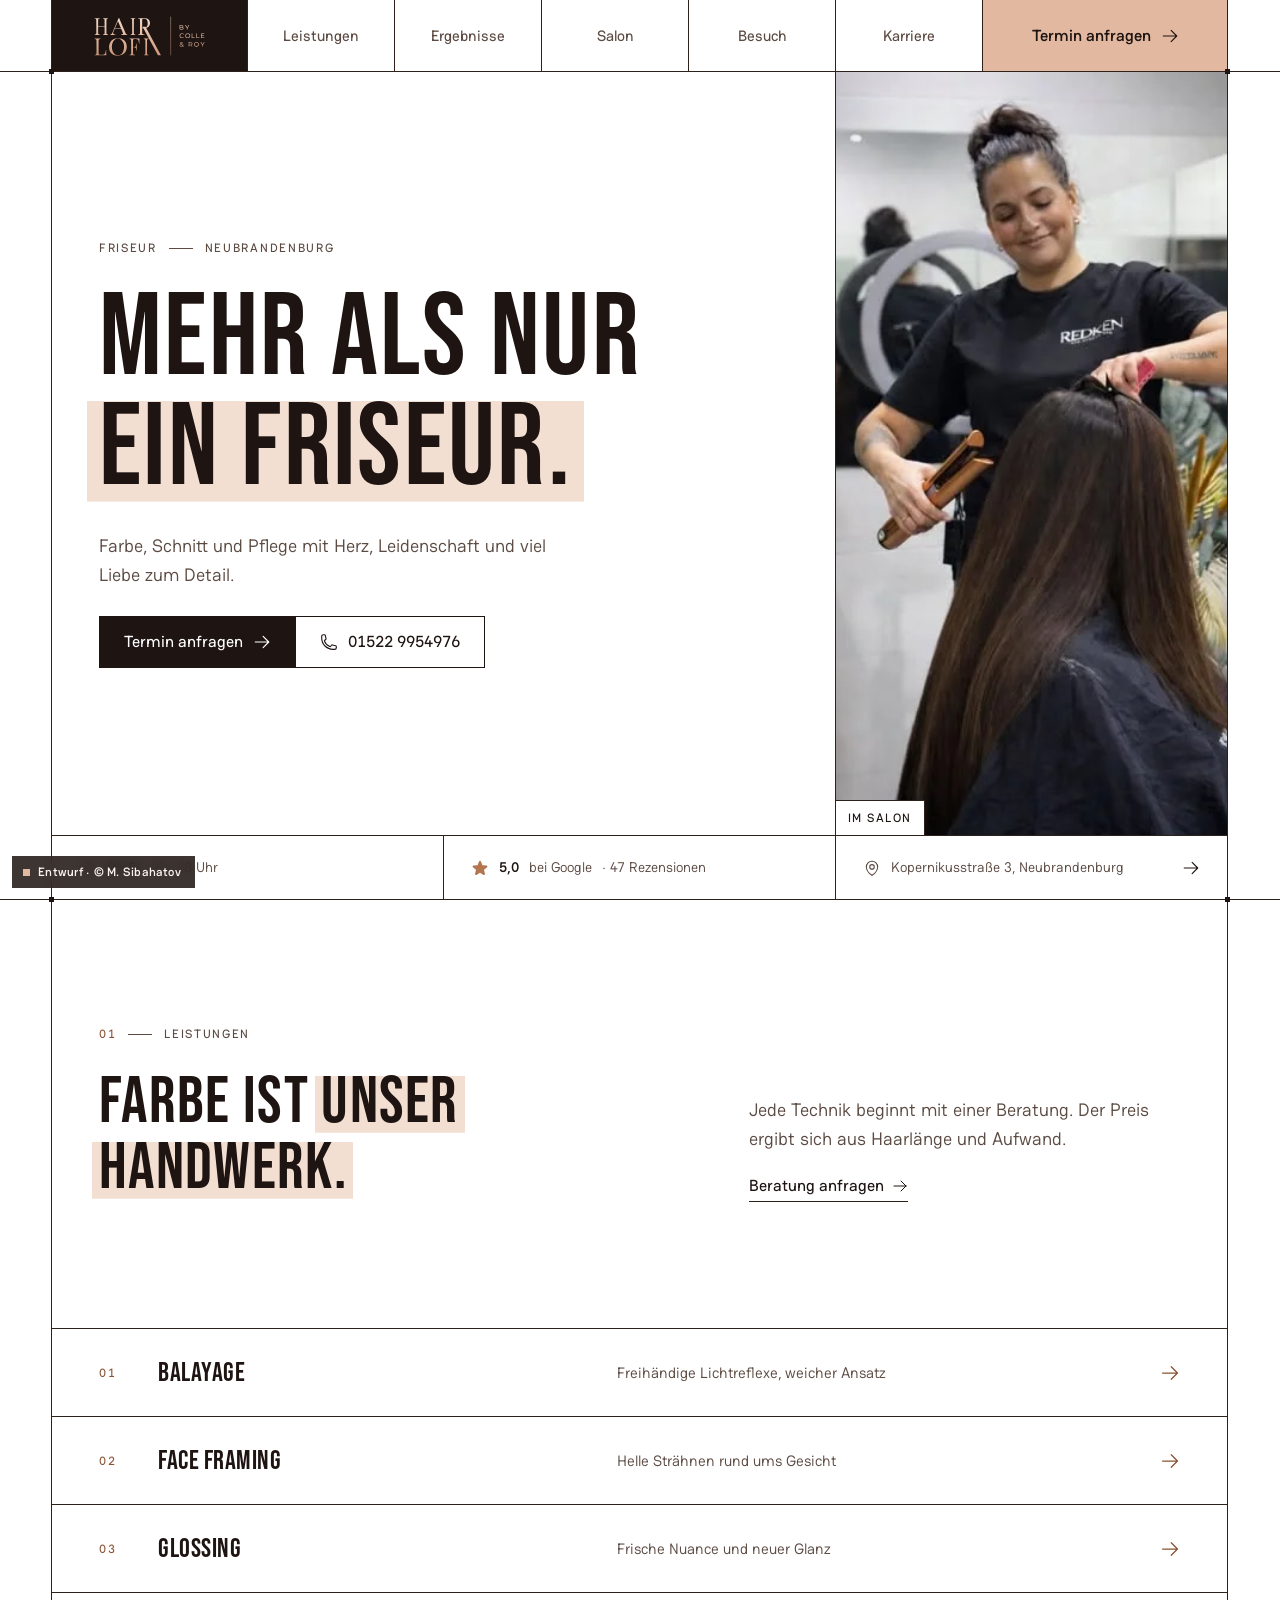
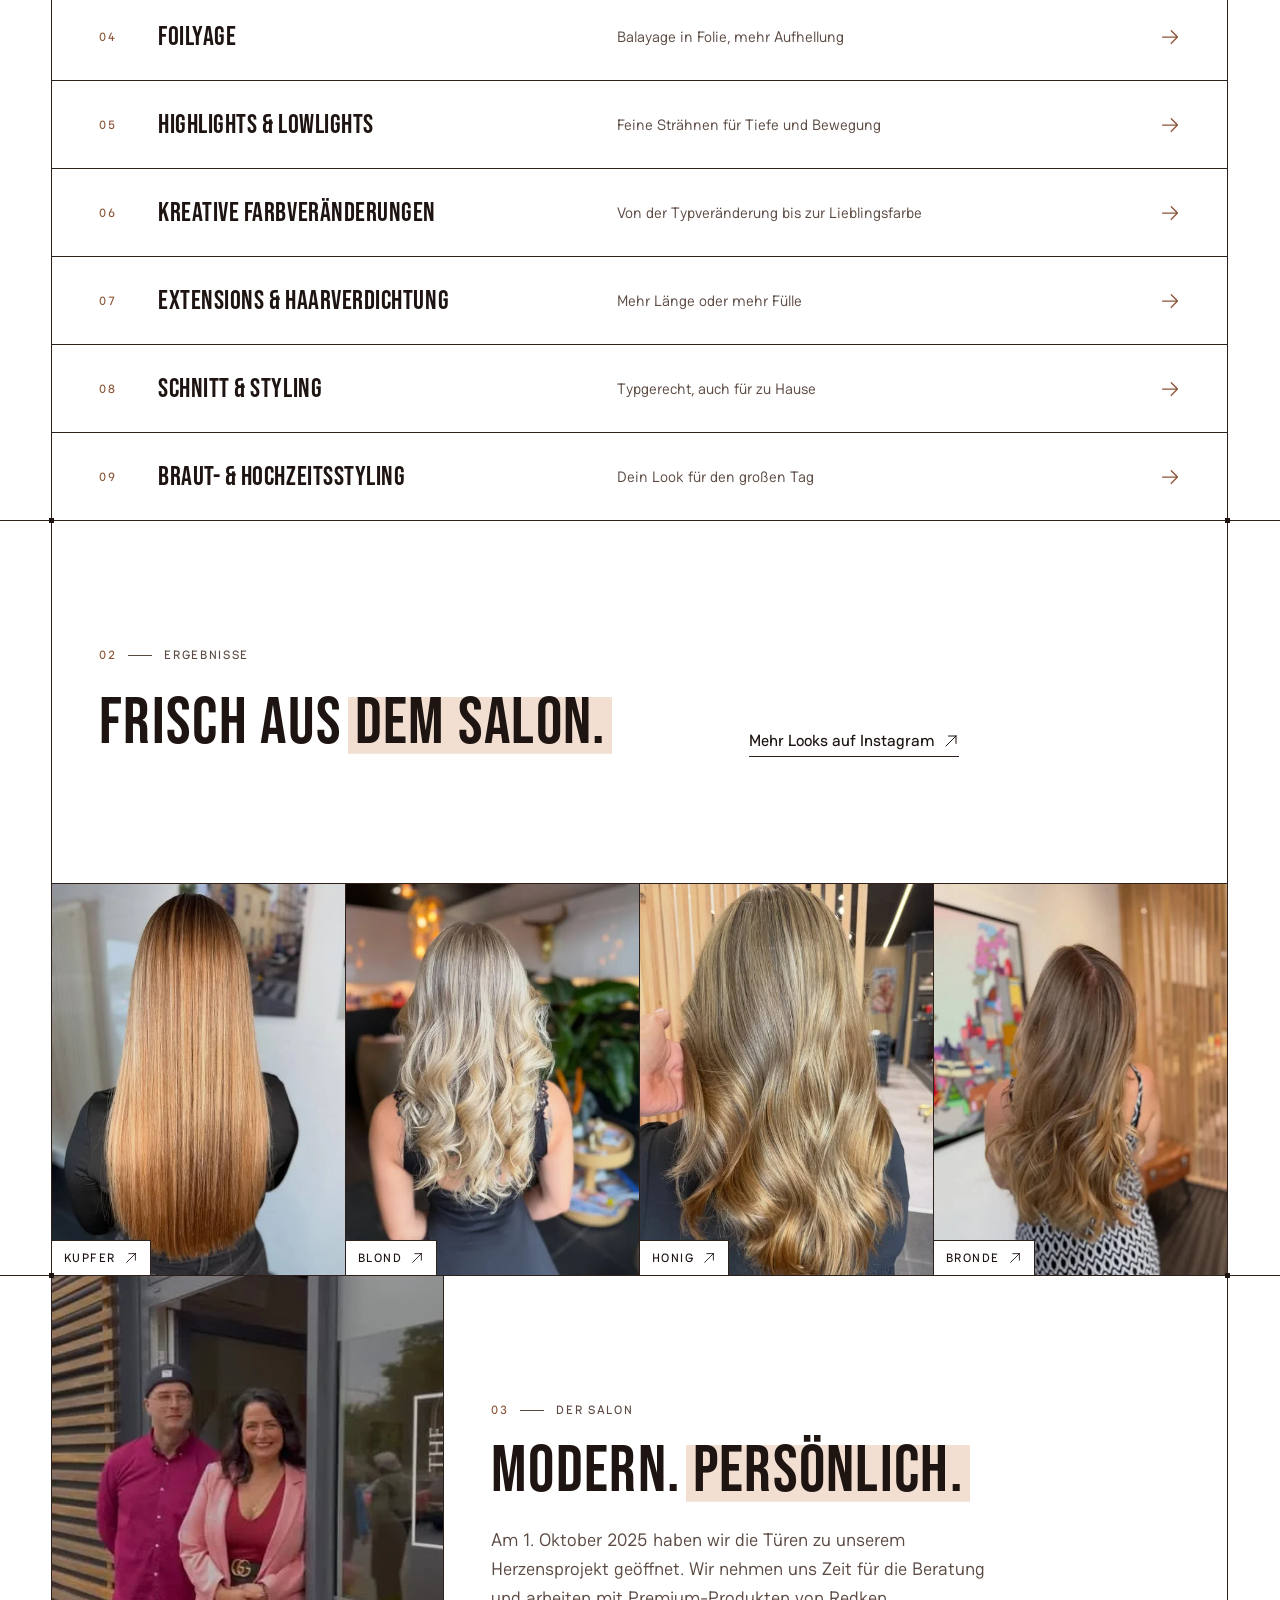
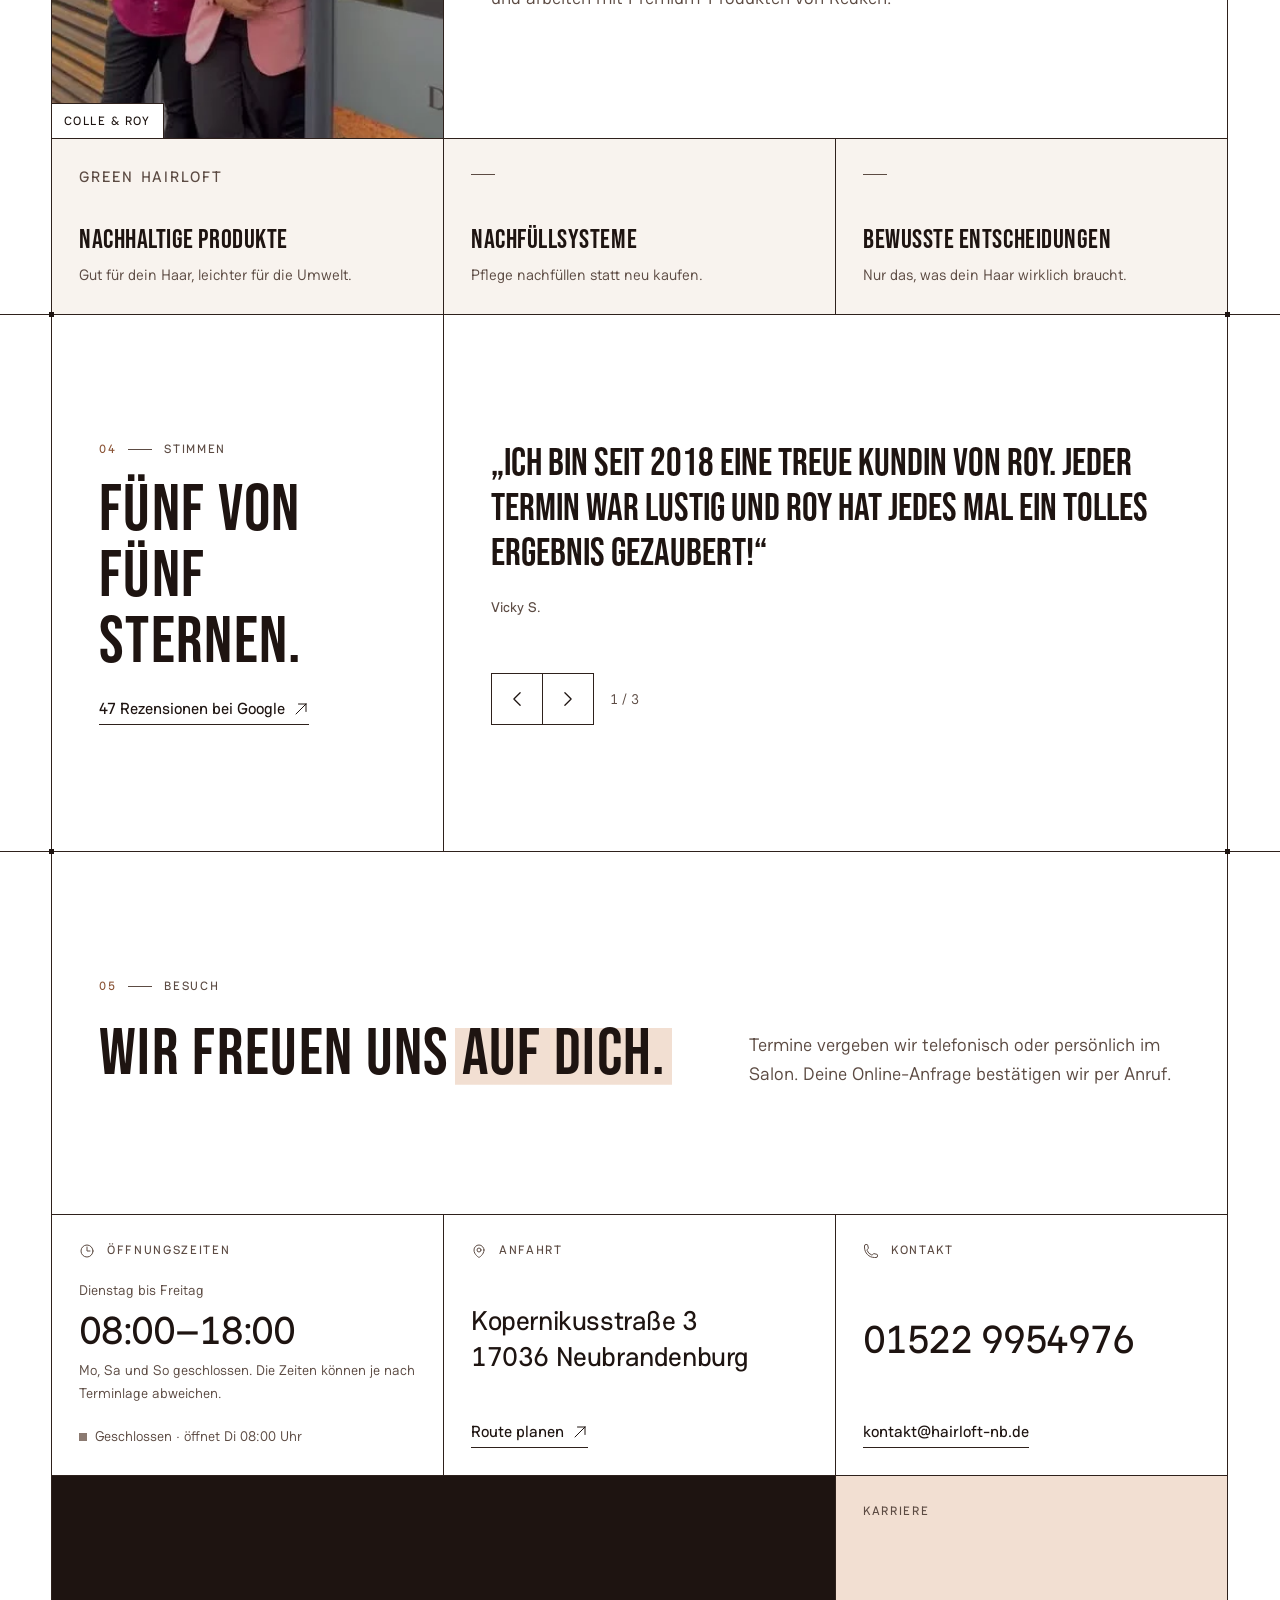
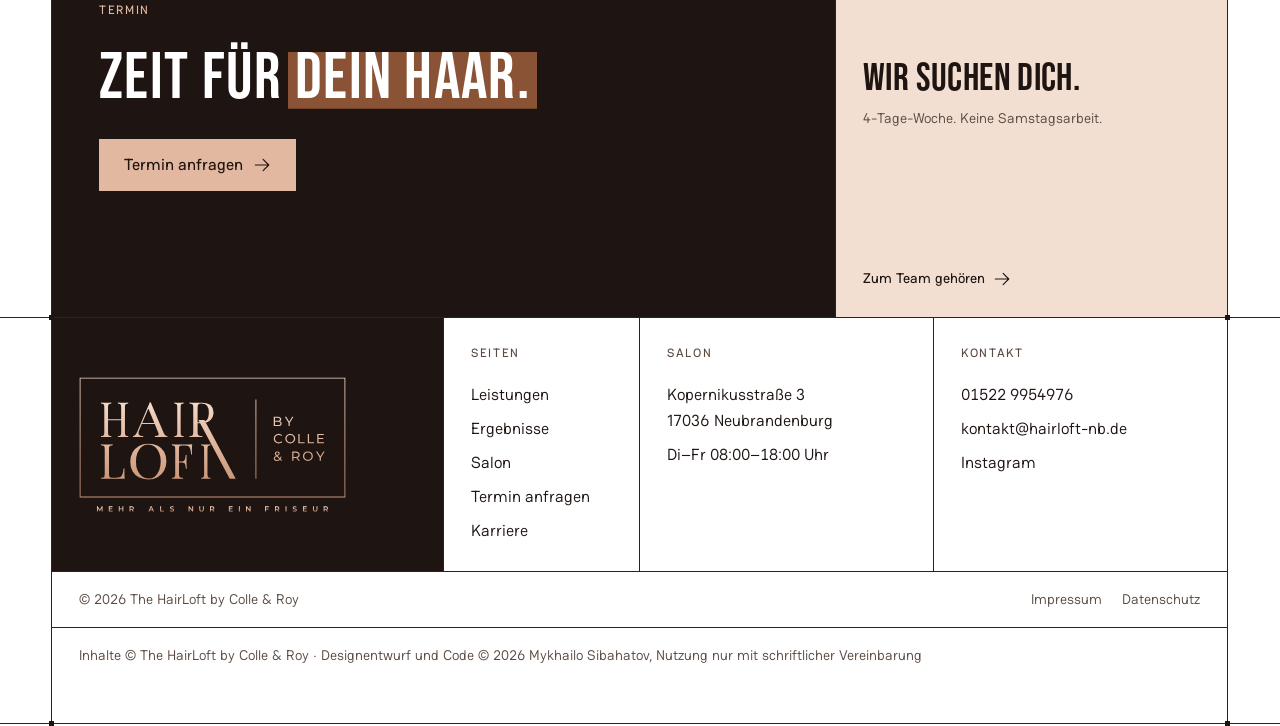
==== index.html @ 6d976699 "HairLoft by Colle & Roy: website draft (static HTML/CSS/JS)" ====
<!doctype html>
<!--
  Designentwurf „The HairLoft by Colle & Roy“, Neubrandenburg
  Gestaltung und Code © 2026 Mykhailo Sibahatov. Alle Rechte vorbehalten.
  Nur zur Ansicht. Kopieren, Veröffentlichen oder Weiterverwenden ohne schriftliche
  Vereinbarung ist nicht gestattet. Siehe LICENSE.
-->
<html lang="de">
<head>
<meta charset="utf-8">
<meta name="viewport" content="width=device-width, initial-scale=1, viewport-fit=cover">
<title>The HairLoft by Colle &amp; Roy · Friseur in Neubrandenburg</title>
<meta name="description" content="The HairLoft by Colle &amp; Roy: dein Friseur in Neubrandenburg für Balayage, Face Framing, Glossing, Extensions und typgerechtes Styling. Kopernikusstraße 3, Di–Fr 08–18 Uhr.">
<meta name="robots" content="noindex">
<meta name="copyright" content="Designentwurf und Code © 2026 Mykhailo Sibahatov. Alle Rechte vorbehalten.">
<meta name="theme-color" content="#1e1411">
<link rel="canonical" href="https://www.hairloft-nb.de/">
<link rel="icon" href="assets/favicon.svg" type="image/svg+xml">
<link rel="preload" href="fonts/bebas-neue.woff2" as="font" type="font/woff2" crossorigin>
<link rel="preload" href="fonts/haskoy-vf.woff2" as="font" type="font/woff2" crossorigin>
<script>document.documentElement.style.setProperty('--screen', window.innerHeight + 'px');</script>
<link rel="stylesheet" href="css/styles.css?v=8">
<meta property="og:type" content="website">
<meta property="og:title" content="The HairLoft by Colle &amp; Roy · Friseur in Neubrandenburg">
<meta property="og:description" content="Mehr als nur ein Friseur. Individuelle Farbtechniken, typgerechtes Styling und hochwertige Haarpflege in Neubrandenburg.">
<meta property="og:locale" content="de_DE">
<script type="application/ld+json">
{
  "@context": "https://schema.org",
  "@type": "HairSalon",
  "name": "The HairLoft by Colle & Roy",
  "slogan": "Mehr als nur ein Friseur",
  "url": "https://www.hairloft-nb.de/",
  "telephone": "+4915229954976",
  "email": "kontakt@hairloft-nb.de",
  "foundingDate": "2025-10-01",
  "address": {
    "@type": "PostalAddress",
    "streetAddress": "Kopernikusstraße 3",
    "postalCode": "17036",
    "addressLocality": "Neubrandenburg",
    "addressCountry": "DE"
  },
  "openingHoursSpecification": [{
    "@type": "OpeningHoursSpecification",
    "dayOfWeek": ["Tuesday", "Wednesday", "Thursday", "Friday"],
    "opens": "08:00",
    "closes": "18:00"
  }],
  "sameAs": ["https://www.instagram.com/the_hairloft_by_colle_roy_/"]
}
</script>
</head>
<body>
<a class="skip" href="#main">Zum Inhalt springen</a>
<!-- partial:sprite --><svg class="sprite" aria-hidden="true" focusable="false"><symbol id="i-phone" viewBox="0 0 24 24"><path d="M2.25 6.75c0 8.284 6.716 15 15 15h2.25a2.25 2.25 0 0 0 2.25-2.25v-1.372c0-.516-.351-.966-.852-1.091l-4.423-1.106c-.44-.11-.902.055-1.173.417l-.97 1.293c-.282.376-.769.542-1.21.38a12.035 12.035 0 0 1-7.143-7.143c-.162-.441.004-.928.38-1.21l1.293-.97c.363-.271.527-.734.417-1.173L6.963 3.102a1.125 1.125 0 0 0-1.091-.852H4.5A2.25 2.25 0 0 0 2.25 4.5v2.25Z"/></symbol><symbol id="i-arrow-right" viewBox="0 0 24 24"><path d="M13.5 4.5 21 12m0 0-7.5 7.5M21 12H3"/></symbol><symbol id="i-arrow-up-right" viewBox="0 0 24 24"><path d="m4.5 19.5 15-15m0 0H8.25m11.25 0v11.25"/></symbol><symbol id="i-arrow-long-right" viewBox="0 0 24 24"><path d="M17.25 8.25 21 12m0 0-3.75 3.75M21 12H3"/></symbol><symbol id="i-map-pin" viewBox="0 0 24 24"><path d="M15 10.5a3 3 0 1 1-6 0 3 3 0 0 1 6 0Z"/><path d="M19.5 10.5c0 7.142-7.5 11.25-7.5 11.25S4.5 17.642 4.5 10.5a7.5 7.5 0 1 1 15 0Z"/></symbol><symbol id="i-clock" viewBox="0 0 24 24"><path d="M12 6v6h4.5m4.5 0a9 9 0 1 1-18 0 9 9 0 0 1 18 0Z"/></symbol><symbol id="i-check" viewBox="0 0 24 24"><path d="m4.5 12.75 6 6 9-13.5"/></symbol><symbol id="i-x-mark" viewBox="0 0 24 24"><path d="M6 18 18 6M6 6l12 12"/></symbol><symbol id="i-chevron-left" viewBox="0 0 24 24"><path d="M15.75 19.5 8.25 12l7.5-7.5"/></symbol><symbol id="i-chevron-right" viewBox="0 0 24 24"><path d="m8.25 4.5 7.5 7.5-7.5 7.5"/></symbol><symbol id="i-calendar-days" viewBox="0 0 24 24"><path d="M6.75 3v2.25M17.25 3v2.25M3 18.75V7.5a2.25 2.25 0 0 1 2.25-2.25h13.5A2.25 2.25 0 0 1 21 7.5v11.25m-18 0A2.25 2.25 0 0 0 5.25 21h13.5A2.25 2.25 0 0 0 21 18.75m-18 0v-7.5A2.25 2.25 0 0 1 5.25 9h13.5A2.25 2.25 0 0 1 21 11.25v7.5m-9-6h.008v.008H12v-.008ZM12 15h.008v.008H12V15Zm0 2.25h.008v.008H12v-.008ZM9.75 15h.008v.008H9.75V15Zm0 2.25h.008v.008H9.75v-.008ZM7.5 15h.008v.008H7.5V15Zm0 2.25h.008v.008H7.5v-.008Zm6.75-4.5h.008v.008h-.008v-.008Zm0 2.25h.008v.008h-.008V15Zm0 2.25h.008v.008h-.008v-.008Zm2.25-4.5h.008v.008H16.5v-.008Zm0 2.25h.008v.008H16.5V15Z"/></symbol><symbol id="i-envelope" viewBox="0 0 24 24"><path d="M21.75 6.75v10.5a2.25 2.25 0 0 1-2.25 2.25h-15a2.25 2.25 0 0 1-2.25-2.25V6.75m19.5 0A2.25 2.25 0 0 0 19.5 4.5h-15a2.25 2.25 0 0 0-2.25 2.25m19.5 0v.243a2.25 2.25 0 0 1-1.07 1.916l-7.5 4.615a2.25 2.25 0 0 1-2.36 0L3.32 8.91a2.25 2.25 0 0 1-1.07-1.916V6.75"/></symbol><symbol id="i-sparkles" viewBox="0 0 24 24"><path d="M9.813 15.904 9 18.75l-.813-2.846a4.5 4.5 0 0 0-3.09-3.09L2.25 12l2.846-.813a4.5 4.5 0 0 0 3.09-3.09L9 5.25l.813 2.846a4.5 4.5 0 0 0 3.09 3.09L15.75 12l-2.846.813a4.5 4.5 0 0 0-3.09 3.09ZM18.259 8.715 18 9.75l-.259-1.035a3.375 3.375 0 0 0-2.455-2.456L14.25 6l1.036-.259a3.375 3.375 0 0 0 2.455-2.456L18 2.25l.259 1.035a3.375 3.375 0 0 0 2.456 2.456L21.75 6l-1.035.259a3.375 3.375 0 0 0-2.456 2.456ZM16.894 20.567 16.5 21.75l-.394-1.183a2.25 2.25 0 0 0-1.423-1.423L13.5 18.75l1.183-.394a2.25 2.25 0 0 0 1.423-1.423l.394-1.183.394 1.183a2.25 2.25 0 0 0 1.423 1.423l1.183.394-1.183.394a2.25 2.25 0 0 0-1.423 1.423Z"/></symbol><symbol id="i-heart" viewBox="0 0 24 24"><path d="M21 8.25c0-2.485-2.099-4.5-4.688-4.5-1.935 0-3.597 1.126-4.312 2.733-.715-1.607-2.377-2.733-4.313-2.733C5.1 3.75 3 5.765 3 8.25c0 7.22 9 12 9 12s9-4.78 9-12Z"/></symbol><symbol id="i-academic-cap" viewBox="0 0 24 24"><path d="M4.26 10.147a60.438 60.438 0 0 0-.491 6.347A48.62 48.62 0 0 1 12 20.904a48.62 48.62 0 0 1 8.232-4.41 60.46 60.46 0 0 0-.491-6.347m-15.482 0a50.636 50.636 0 0 0-2.658-.813A59.906 59.906 0 0 1 12 3.493a59.903 59.903 0 0 1 10.399 5.84c-.896.248-1.783.52-2.658.814m-15.482 0A50.717 50.717 0 0 1 12 13.489a50.702 50.702 0 0 1 7.74-3.342M6.75 15a.75.75 0 1 0 0-1.5.75.75 0 0 0 0 1.5Zm0 0v-3.675A55.378 55.378 0 0 1 12 8.443m-7.007 11.55A5.981 5.981 0 0 0 6.75 15.75v-1.5"/></symbol><symbol id="i-banknotes" viewBox="0 0 24 24"><path d="M2.25 18.75a60.07 60.07 0 0 1 15.797 2.101c.727.198 1.453-.342 1.453-1.096V18.75M3.75 4.5v.75A.75.75 0 0 1 3 6h-.75m0 0v-.375c0-.621.504-1.125 1.125-1.125H20.25M2.25 6v9m18-10.5v.75c0 .414.336.75.75.75h.75m-1.5-1.5h.375c.621 0 1.125.504 1.125 1.125v9.75c0 .621-.504 1.125-1.125 1.125h-.375m1.5-1.5H21a.75.75 0 0 0-.75.75v.75m0 0H3.75m0 0h-.375a1.125 1.125 0 0 1-1.125-1.125V15m1.5 1.5v-.75A.75.75 0 0 0 3 15h-.75M15 10.5a3 3 0 1 1-6 0 3 3 0 0 1 6 0Zm3 0h.008v.008H18V10.5Zm-12 0h.008v.008H6V10.5Z"/></symbol><symbol id="i-user-group" viewBox="0 0 24 24"><path d="M18 18.72a9.094 9.094 0 0 0 3.741-.479 3 3 0 0 0-4.682-2.72m.94 3.198.001.031c0 .225-.012.447-.037.666A11.944 11.944 0 0 1 12 21c-2.17 0-4.207-.576-5.963-1.584A6.062 6.062 0 0 1 6 18.719m12 0a5.971 5.971 0 0 0-.941-3.197m0 0A5.995 5.995 0 0 0 12 12.75a5.995 5.995 0 0 0-5.058 2.772m0 0a3 3 0 0 0-4.681 2.72 8.986 8.986 0 0 0 3.74.477m.94-3.197a5.971 5.971 0 0 0-.94 3.197M15 6.75a3 3 0 1 1-6 0 3 3 0 0 1 6 0Zm6 3a2.25 2.25 0 1 1-4.5 0 2.25 2.25 0 0 1 4.5 0Zm-13.5 0a2.25 2.25 0 1 1-4.5 0 2.25 2.25 0 0 1 4.5 0Z"/></symbol><symbol id="i-arrow-path" viewBox="0 0 24 24"><path d="M16.023 9.348h4.992v-.001M2.985 19.644v-4.992m0 0h4.992m-4.993 0 3.181 3.183a8.25 8.25 0 0 0 13.803-3.7M4.031 9.865a8.25 8.25 0 0 1 13.803-3.7l3.181 3.182m0-4.991v4.99"/></symbol><symbol id="i-scissors" viewBox="0 0 24 24"><path d="m7.848 8.25 1.536.887M7.848 8.25a3 3 0 1 1-5.196-3 3 3 0 0 1 5.196 3Zm1.536.887a2.165 2.165 0 0 1 1.083 1.839c.005.351.054.695.14 1.024M9.384 9.137l2.077 1.199M7.848 15.75l1.536-.887m-1.536.887a3 3 0 1 1-5.196 3 3 3 0 0 1 5.196-3Zm1.536-.887a2.165 2.165 0 0 0 1.083-1.838c.005-.352.054-.695.14-1.025m-1.223 2.863 2.077-1.199m0-3.328a4.323 4.323 0 0 1 2.068-1.379l5.325-1.628a4.5 4.5 0 0 1 2.48-.044l.803.215-7.794 4.5m-2.882-1.664A4.33 4.33 0 0 0 10.607 12m3.736 0 7.794 4.5-.802.215a4.5 4.5 0 0 1-2.48-.043l-5.326-1.629a4.324 4.324 0 0 1-2.068-1.379M14.343 12l-2.882 1.664"/></symbol><symbol id="i-sun" viewBox="0 0 24 24"><path d="M12 3v2.25m6.364.386-1.591 1.591M21 12h-2.25m-.386 6.364-1.591-1.591M12 18.75V21m-4.773-4.227-1.591 1.591M5.25 12H3m4.227-4.773L5.636 5.636M15.75 12a3.75 3.75 0 1 1-7.5 0 3.75 3.75 0 0 1 7.5 0Z"/></symbol><symbol id="i-check-badge" viewBox="0 0 24 24"><path d="M9 12.75 11.25 15 15 9.75M21 12c0 1.268-.63 2.39-1.593 3.068a3.745 3.745 0 0 1-1.043 3.296 3.745 3.745 0 0 1-3.296 1.043A3.745 3.745 0 0 1 12 21c-1.268 0-2.39-.63-3.068-1.593a3.746 3.746 0 0 1-3.296-1.043 3.745 3.745 0 0 1-1.043-3.296A3.745 3.745 0 0 1 3 12c0-1.268.63-2.39 1.593-3.068a3.745 3.745 0 0 1 1.043-3.296 3.746 3.746 0 0 1 3.296-1.043A3.746 3.746 0 0 1 12 3c1.268 0 2.39.63 3.068 1.593a3.746 3.746 0 0 1 3.296 1.043 3.746 3.746 0 0 1 1.043 3.296A3.745 3.745 0 0 1 21 12Z"/></symbol><symbol id="i-globe-europe-africa" viewBox="0 0 24 24"><path d="m20.893 13.393-1.135-1.135a2.252 2.252 0 0 1-.421-.585l-1.08-2.16a.414.414 0 0 0-.663-.107.827.827 0 0 1-.812.21l-1.273-.363a.89.89 0 0 0-.738 1.595l.587.39c.59.395.674 1.23.172 1.732l-.2.2c-.212.212-.33.498-.33.796v.41c0 .409-.11.809-.32 1.158l-1.315 2.191a2.11 2.11 0 0 1-1.81 1.025 1.055 1.055 0 0 1-1.055-1.055v-1.172c0-.92-.56-1.747-1.414-2.089l-.655-.261a2.25 2.25 0 0 1-1.383-2.46l.007-.042a2.25 2.25 0 0 1 .29-.787l.09-.15a2.25 2.25 0 0 1 2.37-1.048l1.178.236a1.125 1.125 0 0 0 1.302-.795l.208-.73a1.125 1.125 0 0 0-.578-1.315l-.665-.332-.091.091a2.25 2.25 0 0 1-1.591.659h-.18c-.249 0-.487.1-.662.274a.931.931 0 0 1-1.458-1.137l1.411-2.353a2.25 2.25 0 0 0 .286-.76m11.928 9.869A9 9 0 0 0 8.965 3.525m11.928 9.868A9 9 0 1 1 8.965 3.525"/></symbol><symbol id="i-chat-bubble-left-right" viewBox="0 0 24 24"><path d="M20.25 8.511c.884.284 1.5 1.128 1.5 2.097v4.286c0 1.136-.847 2.1-1.98 2.193-.34.027-.68.052-1.02.072v3.091l-3-3c-1.354 0-2.694-.055-4.02-.163a2.115 2.115 0 0 1-.825-.242m9.345-8.334a2.126 2.126 0 0 0-.476-.095 48.64 48.64 0 0 0-8.048 0c-1.131.094-1.976 1.057-1.976 2.192v4.286c0 .837.46 1.58 1.155 1.951m9.345-8.334V6.637c0-1.621-1.152-3.026-2.76-3.235A48.455 48.455 0 0 0 11.25 3c-2.115 0-4.198.137-6.24.402-1.608.209-2.76 1.614-2.76 3.235v6.226c0 1.621 1.152 3.026 2.76 3.235.577.075 1.157.14 1.74.194V21l4.155-4.155"/></symbol><symbol id="i-camera" viewBox="0 0 24 24"><path d="M6.827 6.175A2.31 2.31 0 0 1 5.186 7.23c-.38.054-.757.112-1.134.175C2.999 7.58 2.25 8.507 2.25 9.574V18a2.25 2.25 0 0 0 2.25 2.25h15A2.25 2.25 0 0 0 21.75 18V9.574c0-1.067-.75-1.994-1.802-2.169a47.865 47.865 0 0 0-1.134-.175 2.31 2.31 0 0 1-1.64-1.055l-.822-1.316a2.192 2.192 0 0 0-1.736-1.039 48.774 48.774 0 0 0-5.232 0 2.192 2.192 0 0 0-1.736 1.039l-.821 1.316Z"/><path d="M16.5 12.75a4.5 4.5 0 1 1-9 0 4.5 4.5 0 0 1 9 0ZM18.75 10.5h.008v.008h-.008V10.5Z"/></symbol><symbol id="i-star-solid" viewBox="0 0 24 24"><path fill-rule="evenodd" d="M10.788 3.21c.448-1.077 1.976-1.077 2.424 0l2.082 5.006 5.404.434c1.164.093 1.636 1.545.749 2.305l-4.117 3.527 1.257 5.273c.271 1.136-.964 2.033-1.96 1.425L12 18.354 7.373 21.18c-.996.608-2.231-.29-1.96-1.425l1.257-5.273-4.117-3.527c-.887-.76-.415-2.212.749-2.305l5.404-.434 2.082-5.005Z" clip-rule="evenodd"/></symbol></svg><!-- /partial:sprite -->

<!-- partial:header -->
<header class="top band" id="top">
  <div class="frame">
    <nav class="nav" aria-label="Hauptnavigation">
      <a class="nav__logo" href="index.html" aria-label="The HairLoft by Colle &amp; Roy, zur Startseite"><img src="assets/logo.svg" alt="" width="276" height="100"></a>
      <span class="nav__tint" aria-hidden="true"></span>
      <a class="nav__link" href="index.html#leistungen"><span>Leistungen</span></a>
      <a class="nav__link" href="index.html#ergebnisse"><span>Ergebnisse</span></a>
      <a class="nav__link" href="index.html#salon"><span>Salon</span></a>
      <a class="nav__link" href="index.html#besuch"><span>Besuch</span></a>
      <a class="nav__link" href="karriere.html"><span>Karriere</span></a>
      <a class="nav__status" href="index.html#besuch" data-status><span class="dot" aria-hidden="true"></span><span data-status-short>Di–Fr</span><span class="st-rest" data-status-rest>08–18 Uhr</span></a>
      <a class="nav__call" href="tel:+4915229954976" aria-label="Anrufen: 01522 9954976"><svg class="i"><use href="#i-phone"/></svg></a>
      <a class="nav__cta" href="termin.html"><span>Termin anfragen</span><svg class="i"><use href="#i-arrow-right"/></svg></a>
      <button class="nav__toggle" type="button" aria-expanded="false" aria-controls="menu" aria-label="Menü öffnen"><span></span><span></span><span></span></button>
    </nav>
  </div>
  <div class="menu" id="menu">
    <div class="menu__panel">
      <div class="frame">
        <div class="menu__list">
          <a class="menu__row" href="index.html#leistungen"><span>Leistungen</span><svg class="i"><use href="#i-arrow-right"/></svg></a>
          <a class="menu__row" href="index.html#ergebnisse"><span>Ergebnisse</span><svg class="i"><use href="#i-arrow-right"/></svg></a>
          <a class="menu__row" href="index.html#salon"><span>Salon</span><svg class="i"><use href="#i-arrow-right"/></svg></a>
          <a class="menu__row" href="index.html#besuch"><span>Besuch</span><svg class="i"><use href="#i-arrow-right"/></svg></a>
          <a class="menu__row" href="karriere.html"><span>Karriere</span><svg class="i"><use href="#i-arrow-right"/></svg></a>
        </div>
        <div class="menu__space" data-status><span class="dot" aria-hidden="true"></span><span><span data-status-short>Di–Fr</span> <span data-status-rest>08–18 Uhr</span></span></div>
        <div class="menu__foot">
          <a href="termin.html"><svg class="i"><use href="#i-calendar-days"/></svg><span>Termin</span></a>
          <a href="tel:+4915229954976"><svg class="i"><use href="#i-phone"/></svg><span>Anrufen</span></a>
        </div>
      </div>
    </div>
  </div>
</header>
<!-- /partial:header -->

<main id="main">

  <!-- Hero: one screen -->
  <section class="band hero">
    <div class="frame">
      <div class="grid">
        <div class="cell hero__title c-8 m-12">
          <p class="label"><span>Friseur</span><span class="bar" aria-hidden="true"></span><span>Neubrandenburg</span></p>
          <h1>Mehr als nur <span class="hl">ein Friseur.</span></h1>
          <p class="lead">Farbe, Schnitt und Pflege mit Herz, Leidenschaft und viel Liebe zum Detail.</p>
          <div class="actions">
            <a class="btn" href="termin.html"><span>Termin anfragen</span><svg class="i i--go"><use href="#i-arrow-right"/></svg></a>
            <a class="btn btn--line num" href="tel:+4915229954976"><svg class="i"><use href="#i-phone"/></svg><span>01522 9954976</span></a>
          </div>
        </div>
        <figure class="cell media hero__photo c-4 m-12">
          <img src="assets/img/stylistin-bei-der-arbeit.webp" alt="Stylistin glättet im HairLoft langes dunkles Haar" width="480" height="640" fetchpriority="high" style="object-position: 50% 22%">
          <figcaption class="media__tag">Im Salon</figcaption>
        </figure>
        <a class="cell strip c-4 m-6" href="#besuch">
          <svg class="i"><use href="#i-clock"/></svg><strong>Di–Fr</strong><span class="num">08–18 Uhr</span>
        </a>
        <a class="cell strip c-4 m-6" href="#stimmen">
          <svg class="i i--solid strip__star"><use href="#i-star-solid"/></svg><strong class="num">5,0</strong><span>bei Google</span><span class="st-rest">· 47 Rezensionen</span>
        </a>
        <a class="cell strip strip--go c-4 m-hide" href="#besuch">
          <svg class="i"><use href="#i-map-pin"/></svg><span>Kopernikusstraße 3<span class="st-city">, Neubrandenburg</span></span><svg class="i strip__arrow"><use href="#i-arrow-right"/></svg>
        </a>
      </div>
    </div>
  </section>

  <!-- Leistungen -->
  <section class="band" id="leistungen" aria-labelledby="leistungen-title">
    <div class="frame">
      <div class="grid">
        <div class="cell head c-12">
          <div class="head__title">
            <p class="label"><span class="no">01</span><span class="bar" aria-hidden="true"></span><span>Leistungen</span></p>
            <h2 id="leistungen-title">Farbe ist <span class="hl">unser Handwerk.</span></h2>
          </div>
          <div class="head__side">
            <p class="lead">Jede Technik beginnt mit einer Beratung. Der Preis ergibt sich aus Haarlänge und Aufwand.</p>
            <a class="link" href="termin.html?leistung=beratung"><span>Beratung anfragen</span><svg class="i"><use href="#i-arrow-right"/></svg></a>
          </div>
        </div>
        <a class="cell row c-12" href="termin.html?leistung=balayage"><span class="row__no">01</span><h3>Balayage</h3><p>Freihändige Lichtreflexe, weicher Ansatz</p><svg class="i"><use href="#i-arrow-right"/></svg></a>
        <a class="cell row c-12" href="termin.html?leistung=face-framing"><span class="row__no">02</span><h3>Face Framing</h3><p>Helle Strähnen rund ums Gesicht</p><svg class="i"><use href="#i-arrow-right"/></svg></a>
        <a class="cell row c-12" href="termin.html?leistung=glossing"><span class="row__no">03</span><h3>Glossing</h3><p>Frische Nuance und neuer Glanz</p><svg class="i"><use href="#i-arrow-right"/></svg></a>
        <a class="cell row c-12" href="termin.html?leistung=foilyage"><span class="row__no">04</span><h3>Foilyage</h3><p>Balayage in Folie, mehr Aufhellung</p><svg class="i"><use href="#i-arrow-right"/></svg></a>
        <a class="cell row c-12" href="termin.html?leistung=highlights-lowlights"><span class="row__no">05</span><h3>Highlights &amp; Lowlights</h3><p>Feine Strähnen für Tiefe und Bewegung</p><svg class="i"><use href="#i-arrow-right"/></svg></a>
        <a class="cell row c-12" href="termin.html?leistung=farbveraenderung"><span class="row__no">06</span><h3>Kreative Farbveränderungen</h3><p>Von der Typveränderung bis zur Lieblingsfarbe</p><svg class="i"><use href="#i-arrow-right"/></svg></a>
        <a class="cell row c-12" href="termin.html?leistung=extensions"><span class="row__no">07</span><h3>Extensions &amp; Haarverdichtung</h3><p>Mehr Länge oder mehr Fülle</p><svg class="i"><use href="#i-arrow-right"/></svg></a>
        <a class="cell row c-12" href="termin.html?leistung=schnitt-styling"><span class="row__no">08</span><h3>Schnitt &amp; Styling</h3><p>Typgerecht, auch für zu Hause</p><svg class="i"><use href="#i-arrow-right"/></svg></a>
        <a class="cell row c-12" href="termin.html?leistung=brautstyling"><span class="row__no">09</span><h3>Braut- &amp; Hochzeitsstyling</h3><p>Dein Look für den großen Tag</p><svg class="i"><use href="#i-arrow-right"/></svg></a>
      </div>
    </div>
  </section>

  <!-- Ergebnisse -->
  <section class="band" id="ergebnisse" aria-labelledby="ergebnisse-title">
    <div class="frame">
      <div class="grid">
        <div class="cell head c-12">
          <div class="head__title">
            <p class="label"><span class="no">02</span><span class="bar" aria-hidden="true"></span><span>Ergebnisse</span></p>
            <h2 id="ergebnisse-title">Frisch aus <span class="hl">dem Salon.</span></h2>
          </div>
          <div class="head__side">
            <a class="link" href="https://www.instagram.com/the_hairloft_by_colle_roy_/" target="_blank" rel="noopener"><span>Mehr Looks auf Instagram</span><svg class="i"><use href="#i-arrow-up-right"/></svg></a>
          </div>
        </div>
        <a class="cell media media--34 c-3 m-6" href="https://www.instagram.com/the_hairloft_by_colle_roy_/" target="_blank" rel="noopener" aria-label="Kupfer: auf Instagram ansehen"><img src="assets/img/ergebnis-kupfer.webp" alt="Langes glattes Haar mit Kupferverlauf, Rückansicht" width="480" height="640" loading="lazy"><span class="media__tag">Kupfer<svg class="i"><use href="#i-arrow-up-right"/></svg></span></a>
        <a class="cell media media--34 c-3 m-6" href="https://www.instagram.com/the_hairloft_by_colle_roy_/" target="_blank" rel="noopener" aria-label="Blond: auf Instagram ansehen"><img src="assets/img/ergebnis-blond-wellen.webp" alt="Langes blondes Haar mit weichen Wellen, Rückansicht" width="480" height="640" loading="lazy"><span class="media__tag">Blond<svg class="i"><use href="#i-arrow-up-right"/></svg></span></a>
        <a class="cell media media--34 c-3 m-6" href="https://www.instagram.com/the_hairloft_by_colle_roy_/" target="_blank" rel="noopener" aria-label="Honig: auf Instagram ansehen"><img src="assets/img/ergebnis-honigblond.webp" alt="Honigblondes Haar mit hellen Strähnen, Rückansicht" width="480" height="640" loading="lazy"><span class="media__tag">Honig<svg class="i"><use href="#i-arrow-up-right"/></svg></span></a>
        <a class="cell media media--34 c-3 m-6" href="https://www.instagram.com/the_hairloft_by_colle_roy_/" target="_blank" rel="noopener" aria-label="Bronde: auf Instagram ansehen"><img src="assets/img/ergebnis-bronde.webp" alt="Braunes Haar mit goldenem Balayage-Verlauf, Rückansicht" width="480" height="640" loading="lazy"><span class="media__tag">Bronde<svg class="i"><use href="#i-arrow-up-right"/></svg></span></a>
      </div>
    </div>
  </section>

  <!-- Salon -->
  <section class="band" id="salon" aria-labelledby="salon-title">
    <div class="frame">
      <div class="grid">
        <figure class="cell media media--tall c-4 m-12">
          <img src="assets/img/colle-und-roy.webp" alt="Colle und Roy vor dem Eingang ihres Salons in der Kopernikusstraße" width="361" height="640" loading="lazy" style="object-position: 30% 50%">
          <figcaption class="media__tag">Colle &amp; Roy</figcaption>
        </figure>
        <div class="cell cell--head cell--center c-8 m-12">
          <p class="label"><span class="no">03</span><span class="bar" aria-hidden="true"></span><span>Der Salon</span></p>
          <h2 id="salon-title">Modern. <span class="hl">Persönlich.</span></h2>
          <p class="lead">Am 1. Oktober 2025 haben wir die Türen zu unserem Herzensprojekt geöffnet. Wir nehmen uns Zeit für die Beratung und arbeiten mit Premium-Produkten von Redken.</p>
        </div>
        <div class="cell note cell--linen c-4 m-12">
          <p class="label"><span>Green HairLoft</span></p>
          <div><h3>Nachhaltige Produkte</h3><p>Gut für dein Haar, leichter für die Umwelt.</p></div>
        </div>
        <div class="cell note cell--linen c-4 m-12">
          <p class="label" aria-hidden="true"><span class="bar"></span></p>
          <div><h3>Nachfüllsysteme</h3><p>Pflege nachfüllen statt neu kaufen.</p></div>
        </div>
        <div class="cell note cell--linen c-4 m-12">
          <p class="label" aria-hidden="true"><span class="bar"></span></p>
          <div><h3>Bewusste Entscheidungen</h3><p>Nur das, was dein Haar wirklich braucht.</p></div>
        </div>
      </div>
    </div>
  </section>

  <!-- Stimmen -->
  <section class="band" id="stimmen" aria-labelledby="stimmen-title">
    <div class="frame">
      <div class="grid">
        <div class="cell cell--head cell--between c-4 t-12">
          <p class="label"><span class="no">04</span><span class="bar" aria-hidden="true"></span><span>Stimmen</span></p>
          <div class="stack">
            <h2 id="stimmen-title">Fünf von fünf Sternen.</h2>
            <div><a class="link" href="https://www.google.com/maps/search/?api=1&amp;query=The%20HairLoft%20by%20Colle%20%26%20Roy%20Neubrandenburg&amp;query_place_id=ChIJ-3U61SDFq0cRtDoljQ-3JzA" target="_blank" rel="noopener"><span>47 Rezensionen bei Google</span><svg class="i"><use href="#i-arrow-up-right"/></svg></a></div>
          </div>
        </div>
        <div class="cell cell--head cell--between c-8 t-12" data-quotes>
          <div class="quotes" aria-live="polite">
            <blockquote class="is-active">
              <p class="quote quote--lg">„Ich bin seit 2018 eine treue Kundin von Roy. Jeder Termin war lustig und Roy hat jedes Mal ein tolles Ergebnis gezaubert!“</p>
              <cite>Vicky S.</cite>
            </blockquote>
            <blockquote>
              <p class="quote quote--lg">„Heute zum ersten Mal das Hairloft besucht – und was soll ich sagen? Ich bin begeistert und rundum zufrieden.“</p>
              <cite>Franz</cite>
            </blockquote>
            <blockquote>
              <p class="quote quote--lg">„Die beiden sind immer super freundlich, professionell und nehmen sich Zeit für eine ausführliche Beratung.“</p>
              <cite>Leonie G.</cite>
            </blockquote>
          </div>
          <div class="pager">
            <button type="button" data-quote-prev aria-label="Vorherige Rezension"><svg class="i"><use href="#i-chevron-left"/></svg></button>
            <button type="button" data-quote-next aria-label="Nächste Rezension"><svg class="i"><use href="#i-chevron-right"/></svg></button>
            <span class="pager__count num" data-quote-count>1 / 3</span>
          </div>
        </div>
      </div>
    </div>
  </section>

  <!-- Besuch -->
  <section class="band" id="besuch" aria-labelledby="besuch-title">
    <div class="frame">
      <div class="grid">
        <div class="cell head c-12">
          <div class="head__title">
            <p class="label"><span class="no">05</span><span class="bar" aria-hidden="true"></span><span>Besuch</span></p>
            <h2 id="besuch-title">Wir freuen uns <span class="hl">auf dich.</span></h2>
          </div>
          <div class="head__side">
            <p class="lead">Termine vergeben wir telefonisch oder persönlich im Salon. Deine Online-Anfrage bestätigen wir per Anruf.</p>
          </div>
        </div>
        <div class="cell cell--between visit c-4 m-12" data-status>
          <p class="label"><svg class="i i--sm"><use href="#i-clock"/></svg><span>Öffnungszeiten</span></p>
          <div>
            <p class="small">Dienstag bis Freitag</p>
            <p class="stat stat--sm num">08:00–18:00</p>
            <p class="small">Mo, Sa und So geschlossen. Die Zeiten können je nach Terminlage abweichen.</p>
          </div>
          <p class="small visit__status"><span class="dot" aria-hidden="true"></span><span><span data-status-short>Di–Fr</span> <span data-status-rest>08–18 Uhr</span></span></p>
        </div>
        <div class="cell cell--between visit c-4 m-12">
          <p class="label"><svg class="i i--sm"><use href="#i-map-pin"/></svg><span>Anfahrt</span></p>
          <address class="addr num">Kopernikusstraße 3<br>17036 Neubrandenburg</address>
          <div><a class="link" href="https://www.google.com/maps/dir/?api=1&amp;destination=Kopernikusstra%C3%9Fe%203%2C%2017036%20Neubrandenburg&amp;destination_place_id=ChIJ-3U61SDFq0cRtDoljQ-3JzA" target="_blank" rel="noopener"><span>Route planen</span><svg class="i"><use href="#i-arrow-up-right"/></svg></a></div>
        </div>
        <div class="cell cell--between visit c-4 m-12">
          <p class="label"><svg class="i i--sm"><use href="#i-phone"/></svg><span>Kontakt</span></p>
          <a class="big-link num" href="tel:+4915229954976">01522 9954976</a>
          <div><a class="link" href="mailto:kontakt@hairloft-nb.de"><span>kontakt@hairloft-nb.de</span></a></div>
        </div>
        <div class="cell cell--ink cta c-8 t-12">
          <p class="label"><span>Termin</span></p>
          <h2>Zeit für <span class="hl">dein Haar.</span></h2>
          <a class="btn btn--rose" href="termin.html"><span>Termin anfragen</span><svg class="i i--go"><use href="#i-arrow-right"/></svg></a>
        </div>
        <a class="cell cell--blush cell--between teaser c-4 t-12" href="karriere.html">
          <p class="label"><span>Karriere</span></p>
          <div>
            <p class="stat stat--sm">Wir suchen dich.</p>
            <p class="small">4-Tage-Woche. Keine Samstagsarbeit.</p>
          </div>
          <span class="go"><span>Zum Team gehören</span><svg class="i"><use href="#i-arrow-right"/></svg></span>
        </a>
      </div>
    </div>
  </section>

</main>

<!-- partial:footer -->
<footer class="band band--last">
  <div class="frame">
    <div class="grid">
      <div class="cell cell--ink foot__logo c-4 t-12">
        <img src="assets/logo-framed.svg" alt="The HairLoft by Colle &amp; Roy. Mehr als nur ein Friseur." width="340" height="173" loading="lazy">
      </div>
      <div class="cell c-2 t-4 m-6">
        <p class="label"><span>Seiten</span></p>
        <ul class="foot__list">
          <li><a href="index.html#leistungen">Leistungen</a></li>
          <li><a href="index.html#ergebnisse">Ergebnisse</a></li>
          <li><a href="index.html#salon">Salon</a></li>
          <li><a href="termin.html">Termin anfragen</a></li>
          <li><a href="karriere.html">Karriere</a></li>
        </ul>
      </div>
      <div class="cell c-3 t-4 m-6">
        <p class="label"><span>Salon</span></p>
        <ul class="foot__list">
          <li>Kopernikus&shy;straße 3<br>17036 Neubranden&shy;burg</li>
          <li class="num">Di–Fr 08:00–18:00 Uhr</li>
        </ul>
      </div>
      <div class="cell c-3 t-4 m-12">
        <p class="label"><span>Kontakt</span></p>
        <ul class="foot__list">
          <li><a class="num" href="tel:+4915229954976">01522 9954976</a></li>
          <li><a href="mailto:kontakt@hairloft-nb.de">kontakt@hairloft-nb.de</a></li>
          <li><a href="https://www.instagram.com/the_hairloft_by_colle_roy_/" target="_blank" rel="noopener">Instagram</a></li>
        </ul>
      </div>
      <div class="cell foot__base c-12">
        <span>© 2026 The HairLoft by Colle &amp; Roy</span>
        <nav aria-label="Rechtliches"><a href="impressum.html">Impressum</a><a href="datenschutz.html">Datenschutz</a></nav>
      </div>
      <div class="cell foot__base foot__credit c-12">
        <span>Inhalte © The HairLoft by Colle &amp; Roy · Designentwurf und Code © 2026 Mykhailo Sibahatov, Nutzung nur mit schriftlicher Vereinbarung</span>
      </div>
    </div>
  </div>
</footer>
<p class="draft-tag" aria-label="Designentwurf von Mykhailo Sibahatov, nicht zur Veröffentlichung freigegeben"><span class="draft-tag__dot" aria-hidden="true"></span>Entwurf · © M. Sibahatov</p>
<!-- /partial:footer -->

<script src="js/main.js?v=8" defer></script>
</body>
</html>
---- css/styles.css ----
/* The HairLoft by Colle & Roy
   Grid style: one page frame, every section is a 12-column grid of cells that share 1px lines.

   How the lines stay perfectly straight and solid at every width:
   1. Lines are borders (right + bottom of each cell, left rail on the frame). Browsers snap
      borders to whole device pixels, backgrounds and gaps they do not.
   2. The frame width is rounded down to a multiple of --unit, so all 12 columns (and the half
      columns of the header) are whole pixels wide.
   3. Fluid sizes (padding, type, line height) are rounded to whole pixels, so rows are too.
   All corners are square: the radius family of this site is 0. */

/* ---------- Fonts (self-hosted, SIL OFL: fonts/OFL-*.txt) ---------- */
@font-face {
  font-family: "Bebas Neue";
  src: url("../fonts/bebas-neue.woff2") format("woff2");
  font-weight: 400;
  font-display: swap;
}
@font-face {
  font-family: "Haskoy";
  src: url("../fonts/haskoy-vf.woff2") format("woff2");
  font-weight: 100 800;
  font-display: swap;
}

/* ---------- Tokens ---------- */
:root {
  /* palette = the logo: rose gold on espresso, plus white and washed tints */
  --paper: #fff;
  --linen: #f8f3ee;
  --sand: #efe6dc;
  --blush: #f2dfd2;
  --rose: #e2b8a0;
  --copper: #b4764f;
  --copper-deep: #8a5335;
  --ink: #1e1411;
  --ink-2: #5c4b43;
  --ink-3: #8b7a71;
  --line: #2e211c;
  --ok: #2e7d4f;
  --err: #b3261e;

  --f-display: "Bebas Neue", "Haskoy", system-ui, sans-serif;
  --f-body: "Haskoy", system-ui, -apple-system, "Segoe UI", sans-serif;

  --unit: 24px;        /* the frame snaps to multiples of this: 12 columns and their halves are whole px */
  --frame: 90rem;
  --nav-h: 4.5rem;
  --ctl-h: 3.25rem;    /* one height for every control */
  --lh: 1.6;

  /* one fluid spacing system; breakpoints change layout, never these values */
  --rail: clamp(0.5rem, -1rem + 5vw, 3rem);           /* page margin outside the frame */
  --pad: clamp(1rem, 0.7rem + 1.2vw, 1.75rem);         /* cell padding */
  --pad-lg: clamp(1.25rem, 0.4rem + 3.2vw, 3.5rem);    /* padding of big text cells */
  --head-y: clamp(3.25rem, 1.5rem + 8vw, 9.5rem);      /* vertical breathing of section heads */
  --gap: clamp(0.875rem, 0.7rem + 0.7vw, 1.375rem);    /* gap between blocks inside a cell */

  --t-h1: clamp(3.25rem, 1.5rem + 7.2vw, 8rem);
  --t-h2: clamp(2.375rem, 1.6rem + 3.2vw, 4.5rem);
  --t-h3: clamp(1.3125rem, 1.1rem + 0.8vw, 1.75rem);
  --t-stat: clamp(2.75rem, 1.8rem + 3.6vw, 5.25rem);
  --t-stat-sm: clamp(1.375rem, 0.9rem + 2.2vw, 2.5rem);
  --t-big: clamp(1.625rem, 1.2rem + 1.7vw, 2.5rem);
  --t-lead: clamp(1rem, 0.96rem + 0.2vw, 1.125rem);
  --t-small: 0.875rem;
  --t-label: 0.75rem;

  --h-perk: clamp(10rem, 8rem + 6vw, 13.5rem);
}
/* whole pixels everywhere (see the note at the top) */
@supports (width: round(down, 10px, 1px)) {
  :root {
    --pad: round(clamp(1rem, 0.7rem + 1.2vw, 1.75rem), 1px);
    --pad-lg: round(clamp(1.25rem, 0.4rem + 3.2vw, 3.5rem), 1px);
    --head-y: round(clamp(3.25rem, 1.5rem + 8vw, 9.5rem), 1px);
    --gap: round(clamp(0.875rem, 0.7rem + 0.7vw, 1.375rem), 1px);
    --t-h1: round(clamp(3.25rem, 1.5rem + 7.2vw, 8rem), 3px);
    --t-h2: round(clamp(2.375rem, 1.6rem + 3.2vw, 4.5rem), 3px);
    --t-h3: round(clamp(1.3125rem, 1.1rem + 0.8vw, 1.75rem), 3px);
    --t-stat: round(clamp(2.75rem, 1.8rem + 3.6vw, 5.25rem), 3px);
    --t-stat-sm: round(clamp(1.375rem, 0.9rem + 2.2vw, 2.5rem), 3px);
    --t-big: round(clamp(1.625rem, 1.2rem + 1.7vw, 2.5rem), 3px);
    --t-lead: round(clamp(1rem, 0.96rem + 0.2vw, 1.125rem), 1px);
    --h-perk: round(clamp(10rem, 8rem + 6vw, 13.5rem), 1px);
  }
}

/* ---------- Base ---------- */
*, *::before, *::after { box-sizing: border-box; line-height: var(--lh); }
@supports (width: round(down, 10px, 1px)) {
  *, *::before, *::after { line-height: round(up, calc(var(--lh) * 1em), 1px); }
}
html { -webkit-text-size-adjust: 100%; text-size-adjust: 100%; scroll-padding-top: var(--nav-h); }
body {
  margin: 0;
  background: var(--paper);
  color: var(--ink);
  font-family: var(--f-body);
  font-size: 1rem;
  -webkit-font-smoothing: antialiased;
  overflow-wrap: break-word;
}
h1, h2, h3, p, figure, dl, dd, ul, ol, blockquote, address { margin: 0; }
ul, ol { padding: 0; list-style: none; }
address { font-style: normal; }
img { display: block; max-width: 100%; }
a { color: inherit; text-decoration: none; }
button, input, textarea { font: inherit; color: inherit; }
button { background: none; border: 0; padding: 0; cursor: pointer; border-radius: 0; }
fieldset { border: 0; margin: 0; padding: 0; min-inline-size: 0; }
:focus-visible { outline: 2px solid var(--copper); outline-offset: 2px; }
::selection { background: var(--rose); color: var(--ink); }

.sprite { position: absolute; width: 0; height: 0; overflow: hidden; }
.sr-only {
  position: absolute; width: 1px; height: 1px; margin: -1px; padding: 0;
  overflow: hidden; clip: rect(0 0 0 0); white-space: nowrap; border: 0;
}
.skip { position: absolute; left: 0.5rem; top: -4rem; z-index: 100; background: var(--ink); color: #fff; padding: 0.75rem 1rem; }
.skip:focus { top: 0.5rem; }
.i { display: block; width: 1.25rem; height: 1.25rem; flex: none; fill: none; stroke: currentColor; stroke-width: 1.5; stroke-linecap: round; stroke-linejoin: round; }
.i--solid { fill: currentColor; stroke: none; }
.i--sm { width: 1rem; height: 1rem; }
.i--lg { width: 1.75rem; height: 1.75rem; }
.stack { display: flex; flex-direction: column; gap: var(--gap); }
.stack--tight { gap: 0.5rem; }

/* ---------- Type ---------- */
h1, h2, h3, .display {
  font-family: var(--f-display);
  font-weight: 400;
  font-synthesis: none;
  letter-spacing: 0.02em;
  text-wrap: balance;
}
h1 { font-size: var(--t-h1); --lh: 0.94; }
h2 { font-size: var(--t-h2); --lh: 1; }
h3 { font-size: var(--t-h3); --lh: 1.1; }
.lead { font-size: var(--t-lead); color: var(--ink-2); max-width: 31rem; }
.small { font-size: var(--t-small); color: var(--ink-2); }
.label {
  display: flex; flex-wrap: wrap; align-items: center; gap: 0.5rem 0.75rem;
  font-size: var(--t-label); font-weight: 500; --lh: 1.34;
  letter-spacing: 0.14em; text-transform: uppercase; color: var(--ink-2);
}
.label .no { color: var(--copper-deep); font-variant-numeric: tabular-nums; }
.label .bar { width: 1.5rem; height: 1px; background: currentColor; }
.label:has(> .bar:only-child) { height: 1rem; }
/* accent words: a solid block as tall as the type, one per wrapped line */
.hl {
  background: linear-gradient(var(--blush), var(--blush)) 0 58% / 100% 0.86em no-repeat;
  -webkit-box-decoration-break: clone; box-decoration-break: clone;
  padding-inline: 0.1em; margin-inline: -0.1em;
}
.link {
  display: inline-flex; align-items: center; gap: 0.5rem; font-weight: 500;
  border-bottom: 1px solid var(--line); padding-bottom: 0.125rem; transition: color 0.2s, border-color 0.2s;
}
.link .i { width: 1rem; height: 1rem; transition: transform 0.2s; }
.link:hover { color: var(--copper-deep); border-color: var(--copper-deep); }
.link:hover .i { transform: translateX(0.1875rem); }
.num { font-variant-numeric: tabular-nums; }

/* ---------- Frame, bands, grid ---------- */
.band { border-bottom: 1px solid var(--line); }
.frame {
  position: relative;
  width: min(100% - 2 * var(--rail), var(--frame));
  margin-inline: auto;
  margin-bottom: -1px;                 /* the cells' bottom line lies on the band's full-bleed line */
  border-left: 1px solid var(--line);  /* left rail; the right rail is the last cells' border */
}
@supports (width: round(down, 10px, 1px)) {
  .frame {
    --w: round(down, min(100% - 2 * var(--rail), var(--frame)), var(--unit));
    width: calc(var(--w) + 1px);
    margin-left: round(down, calc((100% - var(--w) - 1px) / 2), 1px);
    margin-right: 0;
  }
}
/* node marks where the rails cross a horizontal line */
.band > .frame::before, .band > .frame::after {
  content: ""; position: absolute; bottom: -2px; width: 5px; height: 5px; background: var(--ink); z-index: 3; pointer-events: none;
}
.band > .frame::before { left: -3px; }
.band > .frame::after { right: -2px; }

.grid { display: grid; grid-template-columns: repeat(12, minmax(0, 1fr)); }
.cell {
  position: relative;
  display: flex; flex-direction: column; gap: var(--gap);
  min-width: 0;
  padding: var(--pad);
  background: var(--paper);
  border-right: 1px solid var(--line);
  border-bottom: 1px solid var(--line);
}
.cell--linen { background: var(--linen); }
.cell--blush { background: var(--blush); }
.cell--ink { background: var(--ink); color: #fff; }
.cell--ink .label, .cell--ink .small, .cell--ink .lead { color: var(--rose); }
.cell--lg { padding: var(--pad-lg); }
.cell--head { padding: var(--head-y) var(--pad-lg); }
.cell--center { justify-content: center; }
.cell--between { justify-content: space-between; }
.cell > .push { margin-top: auto; }

.c-12 { grid-column: span 12; } .c-9 { grid-column: span 9; } .c-8 { grid-column: span 8; }
.c-7 { grid-column: span 7; } .c-6 { grid-column: span 6; } .c-5 { grid-column: span 5; }
.c-4 { grid-column: span 4; } .c-3 { grid-column: span 3; } .c-2 { grid-column: span 2; }
/* a column of cells inside one grid track. Rows are never spanned: split extra height would land on
   half pixels. The last cell takes what is left. */
.col { display: flex; flex-direction: column; min-width: 0; }
.col > .cell { flex: none; }
.col > .cell:last-child { flex: 1 1 auto; }

/* linked cells: plain tint, the arrow nudges */
a.cell { transition: background-color 0.2s; }
a.cell:hover { background: var(--linen); }
a.cell--blush:hover { background: var(--rose); }
a.cell--ink:hover { background: #33241e; }
.go { display: inline-flex; align-items: center; gap: 0.5rem; font-size: var(--t-small); font-weight: 500; }
.go .i { width: 1.125rem; height: 1.125rem; transition: transform 0.2s; }
a.cell:hover .go .i { transform: translateX(0.25rem); }

/* photo cells */
.media { padding: 0; overflow: hidden; background: var(--sand); min-height: 14rem; }
.media img { position: absolute; inset: 0; width: 100%; height: 100%; object-fit: cover; }
/* 3:4 photo cell. The ratio comes from an in-flow spacer, not from the CSS ratio property on the grid
   item: WebKit then derives the item's width from its height (the cells collapsed to 1px in Safari), and
   Chromium stops stretching it to the row. The spacer behaves the same everywhere and the cell still
   stretches. (+1px / -1px: the ratio is taken on the border box, so the height stays a whole pixel.) */
.media--34 { display: block; min-height: 0; }
.media--34::before { content: ""; display: block; padding-top: calc((100% + 1px) * 4 / 3 - 1px); }
@supports (width: round(down, 10px, 1px)) {
  .media--34::before { padding-top: round(calc((100% + 1px) * 4 / 3 - 1px), 1px); }
}
.media--tall { min-height: 22rem; }
.media__tag {
  position: absolute; left: 0; bottom: 0;
  padding: 0.4375rem 0.75rem; background: var(--paper);
  border-top: 1px solid var(--line); border-right: 1px solid var(--line);
  font-size: var(--t-label); font-weight: 500; letter-spacing: 0.12em; text-transform: uppercase;
}

/* ---------- Buttons ---------- */
.btn {
  display: inline-flex; align-items: center; justify-content: center; gap: 0.625rem;
  height: var(--ctl-h); padding-inline: 1.5rem;
  background: var(--ink); color: #fff; border: 1px solid var(--ink);
  font-weight: 500; white-space: nowrap; cursor: pointer;
  transition: background-color 0.2s, border-color 0.2s, color 0.2s;
}
.btn .i { width: 1.125rem; height: 1.125rem; transition: transform 0.2s; }
.btn:hover { background: var(--copper-deep); border-color: var(--copper-deep); }
.btn:hover .i--go { transform: translateX(0.1875rem); }
.btn--line { background: var(--paper); color: var(--ink); }
.btn--line:hover { background: var(--blush); border-color: var(--ink); color: var(--ink); }
.btn--rose { background: var(--rose); border-color: var(--rose); color: var(--ink); }
.btn--rose:hover { background: #fff; border-color: #fff; }
.btn[disabled] { opacity: 0.6; cursor: default; }
/* two buttons fused along one line */
.actions { display: flex; flex-wrap: wrap; }
.actions .btn + .btn { margin-left: -1px; }

/* ---------- Header: the 12 columns again, in halves ---------- */
.top { position: sticky; top: 0; z-index: 50; background: var(--paper); }
.nav { position: relative; display: grid; grid-template-columns: repeat(24, minmax(0, 1fr)); height: var(--nav-h); }
.nav > a, .nav > button { display: flex; align-items: center; justify-content: center; min-width: 0; border-right: 1px solid var(--line); border-bottom: 1px solid var(--line); background: var(--paper); }
.nav > .nav__logo { grid-column: span 4; background: var(--ink); }
.nav__logo img { height: 2.5rem; width: auto; }
.nav__link { grid-column: span 3; font-weight: 500; font-size: 0.9375rem; color: var(--ink-2); transition: color 0.2s; }
.nav__link span { position: relative; z-index: 2; }
.nav__link:hover { color: var(--ink); }
.nav > .nav__link[aria-current="page"] { background: var(--blush); color: var(--ink); font-weight: 600; }
/* one tinted block that glides from link to link */
.nav__tint {
  position: absolute; top: 0; left: 0; z-index: 1; height: calc(100% - 1px); width: 0;
  background: var(--blush); opacity: 0; pointer-events: none;
  transition: opacity 0.2s;
}
.nav__tint.is-on { opacity: 1; }
.nav__tint.is-moving { transition: opacity 0.2s, transform 0.28s cubic-bezier(0.3, 0.7, 0.2, 1), width 0.28s cubic-bezier(0.3, 0.7, 0.2, 1); }
.nav > .nav__status { display: none; grid-column: span 6; justify-content: flex-end; padding-inline: var(--pad); font-size: var(--t-small); color: var(--ink-2); gap: 0.5rem; white-space: nowrap; overflow: hidden; }
.nav > .nav__status:hover { color: var(--ink); }
.nav > .nav__cta { grid-column: span 5; background: var(--rose); font-weight: 600; gap: 0.625rem; white-space: nowrap; transition: background-color 0.2s; }
.nav > .nav__cta:hover { background: var(--blush); }
.nav__cta .i { width: 1.125rem; height: 1.125rem; transition: transform 0.2s; }
.nav__cta:hover .i { transform: translateX(0.1875rem); }
.nav > .nav__call, .nav > .nav__toggle { display: none; }
.nav__toggle { flex-direction: column; gap: 0.375rem; }
.nav__toggle span { display: block; width: 1.375rem; height: 2px; background: var(--ink); transition: transform 0.25s, opacity 0.2s; }
.nav__toggle[aria-expanded="true"] span:nth-child(1) { transform: translateY(0.5rem) rotate(45deg); }
.nav__toggle[aria-expanded="true"] span:nth-child(2) { opacity: 0; }
.nav__toggle[aria-expanded="true"] span:nth-child(3) { transform: translateY(-0.5rem) rotate(-45deg); }
/* wide screens: room for the opening status */
@media (min-width: 85rem) {
  .nav > .nav__link { grid-column: span 2; }
  .nav > .nav__status { display: flex; }
  .nav > .nav__cta { grid-column: span 4; }
}

.dot { width: 0.5rem; height: 0.5rem; flex: none; background: var(--ink-3); }
.is-open-now .dot { background: var(--ok); }

/* phone menu: a full-screen sheet under the bar, sliding in from the right */
.menu { position: fixed; top: var(--nav-h); left: 0; right: 0; bottom: 0; overflow: hidden; visibility: hidden; transition: visibility 0s linear 0.34s; }
.menu.is-open { visibility: visible; transition: visibility 0s; }
.menu__panel { height: 100%; overflow-y: auto; overscroll-behavior: contain; background: var(--paper); transform: translateX(100%); transition: transform 0.34s cubic-bezier(0.3, 0.7, 0.2, 1); }
.menu.is-open .menu__panel { transform: none; }
.menu .frame { display: flex; flex-direction: column; min-height: 100%; margin-bottom: 0; }
.menu__list { display: grid; grid-template-columns: minmax(0, 1fr); }
.menu__row {
  display: flex; align-items: center; justify-content: space-between; gap: 1rem;
  height: 4.5rem; padding-inline: var(--pad-lg);
  border-right: 1px solid var(--line); border-bottom: 1px solid var(--line);
  font-family: var(--f-display); font-size: 1.75rem; --lh: 1;
}
.menu__row .i { color: var(--copper-deep); }
.menu__row[aria-current="page"] { background: var(--blush); }
/* the free space of the sheet: carries the opening status at its foot */
.menu__space { flex: 1 1 auto; display: flex; align-items: flex-end; gap: 0.625rem; min-height: 3.5rem; padding: 1rem var(--pad-lg); border-right: 1px solid var(--line); border-bottom: 1px solid var(--line); background: var(--linen); font-size: var(--t-small); color: var(--ink-2); }
.menu__space .dot { margin-bottom: 0.4375rem; }
.menu__foot { display: grid; grid-template-columns: repeat(2, minmax(0, 1fr)); }
.menu__foot a { display: flex; align-items: center; justify-content: center; gap: 0.625rem; height: 4rem; padding-inline: 0.5rem; border-right: 1px solid var(--line); border-bottom: 1px solid var(--line); font-weight: 600; white-space: nowrap; }
.menu__foot a:first-child { background: var(--ink); color: #fff; }
body.is-locked { position: fixed; left: 0; right: 0; width: 100%; }

/* ---------- Section heads: one wide cell, the title left, a few words right ---------- */
.head { display: grid; grid-template-columns: minmax(0, 7fr) minmax(0, 5fr); align-items: end; gap: var(--pad-lg); padding: var(--head-y) var(--pad-lg); }
.head__title { display: flex; flex-direction: column; gap: var(--pad); }
.head__side { display: flex; flex-direction: column; align-items: flex-start; gap: var(--gap); }

/* ---------- Hero: exactly one screen (frozen height, see the inline script in <head>) ---------- */
.hero .grid { grid-template-rows: minmax(0, 1fr) auto; min-height: calc(var(--screen, 100vh) - var(--nav-h)); }
.hero__title { padding: var(--pad-lg); justify-content: center; gap: var(--pad); }
.hero__title .lead { max-width: 28rem; }
.hero__photo { min-height: 16rem; }
/* the quiet line of facts at the foot of the hero */
.strip { flex-direction: row; align-items: center; gap: 0.625rem; height: 4rem; padding-block: 0; font-size: var(--t-small); color: var(--ink-2); white-space: nowrap; overflow: hidden; }
.strip strong { font-weight: 600; color: var(--ink); }
.strip .i { width: 1.125rem; height: 1.125rem; }
.strip__star { color: var(--copper); }
.strip__arrow { margin-left: auto; color: var(--ink); transition: transform 0.2s; }
a.strip:hover .strip__arrow { transform: translateX(0.25rem); }
.stat { font-family: var(--f-display); font-size: var(--t-stat); --lh: 0.94; letter-spacing: 0.01em; }
.stat--sm { font-size: var(--t-stat-sm); --lh: 1.04; }
.stat + .small, .small + .stat { margin-top: 0.5rem; }

/* ---------- Leistungen: one calm row per service ---------- */
.row { flex-direction: row; align-items: center; gap: var(--pad); min-height: 5.5rem; padding: 1rem var(--pad-lg); }
.row__no { flex: none; width: 2rem; font-size: var(--t-label); font-weight: 500; letter-spacing: 0.14em; color: var(--copper-deep); font-variant-numeric: tabular-nums; }
.row h3 { flex: 0 0 40%; }
.row p { flex: 1 1 0; min-width: 0; font-size: 0.9375rem; color: var(--ink-2); }
.row > .i { color: var(--copper-deep); transition: transform 0.2s; }
a.row:hover > .i { transform: translateX(0.25rem); }

/* ---------- Photos: plain hover, no zoom ---------- */
.media::after { content: ""; position: absolute; inset: 0; z-index: 1; background: var(--ink); opacity: 0; transition: opacity 0.25s; pointer-events: none; }
.media__tag { z-index: 2; display: flex; align-items: center; gap: 0.5rem; transition: background-color 0.2s, color 0.2s; }
.media__tag .i { width: 0.875rem; height: 0.875rem; transition: transform 0.2s; }
@media (hover: hover) {
  .media:hover::after { opacity: 0.24; }
  .media:hover .media__tag { background: var(--ink); color: #fff; }
  a.media:hover .media__tag .i { transform: translate(0.125rem, -0.125rem); }
}
a.media:focus-visible { outline-offset: -4px; }
a.media:focus-visible .media__tag { background: var(--ink); color: #fff; }

/* ---------- Salon ---------- */
.quote { font-family: var(--f-display); font-size: var(--t-h3); --lh: 1.2; }
.quote--lg { font-size: var(--t-big); --lh: 1.14; }
.note { justify-content: space-between; min-height: 11rem; }
.note h3 { margin-bottom: 0.5rem; }
.note p { font-size: 0.9375rem; color: var(--ink-2); }
.note > .i { color: var(--copper-deep); }

/* ---------- Stimmen: one quote at a time; all three share one box, so nothing jumps ---------- */
.quotes { display: grid; max-width: 44rem; }
.quotes > blockquote { grid-area: 1 / 1; display: flex; flex-direction: column; gap: var(--gap); visibility: hidden; opacity: 0; transition: opacity 0.3s, visibility 0s linear 0.3s; }
.quotes > .is-active { visibility: visible; opacity: 1; transition: opacity 0.3s, visibility 0s; }
.quotes cite { font-style: normal; font-size: var(--t-small); font-weight: 500; color: var(--ink-2); }
.pager { display: flex; align-items: center; }
.pager button { width: var(--ctl-h); height: var(--ctl-h); display: grid; place-items: center; border: 1px solid var(--line); background: var(--paper); transition: background-color 0.2s; }
.pager button + button { margin-left: -1px; }
.pager button:hover { background: var(--blush); }
.pager__count { margin-left: 1rem; font-size: var(--t-small); color: var(--ink-2); }

/* ---------- Besuch ---------- */
.visit { min-height: 15rem; }
.visit__status { display: flex; align-items: center; gap: 0.5rem; }
.big-link { font-family: var(--f-display); font-size: var(--t-big); --lh: 1.08; transition: color 0.2s; }
a.big-link:hover { color: var(--copper-deep); }
/* figures are set in the sans: the serif's hairline zero is hard to read in phone numbers */
.big-link.num, .stat.num { font-family: var(--f-body); font-variation-settings: normal; font-weight: 500; letter-spacing: -0.03em; }
.addr { font-size: var(--t-h3); font-weight: 500; --lh: 1.3; letter-spacing: -0.015em; }
.cta { padding: var(--head-y) var(--pad-lg); align-items: flex-start; gap: var(--pad); }
.cta h2 .hl { background-image: linear-gradient(var(--copper-deep), var(--copper-deep)); }
.teaser { min-height: 14rem; }

/* ---------- Footer ---------- */
.foot__logo { align-items: flex-start; justify-content: center; }
.foot__logo img { height: 8.5rem; width: auto; max-width: 100%; object-fit: contain; object-position: left center; }
.foot__list { display: flex; flex-direction: column; gap: 0.5rem; }
.foot__list a { transition: color 0.2s; }
.foot__list a:hover { color: var(--copper-deep); }
.foot__base { flex-direction: row; flex-wrap: wrap; justify-content: space-between; align-items: center; gap: 0.5rem 1.5rem; padding-block: 1rem; font-size: var(--t-small); color: var(--ink-2); }
.foot__base nav { display: flex; gap: 1.25rem; }
.foot__base a:hover { color: var(--ink); }

/* ---------- Page heads (inner pages) ---------- */
.page-head { padding: var(--head-y) var(--pad-lg); gap: var(--pad); justify-content: center; }
.steps { display: flex; flex-direction: column; counter-reset: step; }
.steps li { display: flex; gap: 1rem; padding: 0.875rem 0; border-top: 1px solid rgba(46, 33, 28, 0.2); }
.steps li:first-child { border-top: 0; padding-top: 0; }
.steps li:last-child { padding-bottom: 0; }
.steps li::before { counter-increment: step; content: "0" counter(step); font-size: var(--t-label); font-weight: 500; letter-spacing: 0.14em; color: var(--copper-deep); padding-top: 0.25rem; }

/* ---------- Forms: custom controls, one height, no jumps on errors ---------- */
.field { position: relative; display: flex; flex-direction: column; gap: 0.4375rem; }
.field > label, .field > .field__label { font-size: var(--t-small); font-weight: 500; }
.field .opt-tag { color: var(--ink-3); font-weight: 400; }
.input {
  width: 100%; height: var(--ctl-h); padding: 0 1rem;
  background: var(--paper); border: 1px solid var(--line); border-radius: 0;
  -webkit-appearance: none; appearance: none;
  transition: background-color 0.2s, box-shadow 0.2s;
}
textarea.input { height: auto; min-height: 7.5rem; padding-block: 0.875rem; resize: vertical; }
.input::placeholder { color: var(--ink-3); }
.input:hover { background: var(--linen); }
.input:focus { outline: none; background: var(--paper); box-shadow: inset 0 0 0 1px var(--copper); border-color: var(--copper); }
.input.is-invalid { border-color: var(--err); box-shadow: inset 0 0 0 1px var(--err); }
/* the message sits in the row gap, so the form never grows */
.err {
  position: absolute; left: 0; right: 0; top: calc(100% + 0.25rem);
  font-size: 0.8125rem; --lh: 1.24; color: var(--err);
  white-space: nowrap; overflow: hidden; text-overflow: ellipsis; visibility: hidden;
}
.is-invalid ~ .err, .has-error > .err, .has-error .bk-head .err { visibility: visible; }
.form-rows { display: grid; grid-template-columns: repeat(2, minmax(0, 1fr)); gap: 1.75rem var(--gap); }
.form-rows .full { grid-column: 1 / -1; }

/* checkbox: a square box in the site's lines */
.check { position: relative; display: flex; gap: 0.875rem; align-items: flex-start; font-size: var(--t-small); color: var(--ink-2); cursor: pointer; }
.check input { position: absolute; opacity: 0; width: 1.375rem; height: 1.375rem; margin: 0; }
.check__box { flex: none; width: 1.375rem; height: 1.375rem; border: 1px solid var(--line); background: var(--paper); display: grid; place-items: center; transition: background-color 0.15s; }
.check__box .i { width: 1rem; height: 1rem; stroke-width: 2; color: #fff; opacity: 0; }
.check input:checked + .check__box { background: var(--ink); }
.check input:checked + .check__box .i { opacity: 1; }
.check input:focus-visible + .check__box { outline: 2px solid var(--copper); outline-offset: 2px; }
.check.has-error .check__box { border-color: var(--err); box-shadow: inset 0 0 0 1px var(--err); }
.check a { color: var(--ink); border-bottom: 1px solid currentColor; }

/* inner control grids (segments, calendar, slots): whole-pixel columns from the container width */
.snap { container-type: inline-size; }
.seg, .cal, .slots { width: fit-content; max-width: 100%; border-left: 1px solid var(--line); border-top: 1px solid var(--line); }
.seg { display: grid; grid-template-columns: repeat(var(--n, 3), calc((100cqw - 1px) / var(--n, 3))); }
.seg label { position: relative; cursor: pointer; }
.seg input { position: absolute; opacity: 0; inset: 0; width: 100%; height: 100%; margin: 0; cursor: pointer; }
.seg span { display: flex; align-items: center; justify-content: center; height: var(--ctl-h); padding-inline: 0.375rem; background: var(--paper); border-right: 1px solid var(--line); border-bottom: 1px solid var(--line); font-weight: 500; text-align: center; --lh: 1.2; transition: background-color 0.15s, color 0.15s; }
.seg label:hover span { background: var(--linen); }
.seg input:checked + span { background: var(--ink); color: #fff; }
.seg input:focus-visible + span { outline: 2px solid var(--copper); outline-offset: -4px; }

/* ---------- Booking ---------- */
.bk-cell { padding: 0; gap: 0; }
.bk-head { position: relative; display: flex; flex-direction: column; gap: 0.5rem; padding: var(--pad) var(--pad) 1.75rem; }
.bk-head h2 { font-size: var(--t-h3); --lh: 1.1; }
.bk-head .err { left: var(--pad); right: var(--pad); top: auto; bottom: 0.375rem; }
.bk-body { padding: 0 var(--pad) var(--pad); display: flex; flex-direction: column; gap: var(--gap); }

/* service list: rows run edge to edge of the cell */
.opts { display: flex; flex-direction: column; border-top: 1px solid var(--line); }
.opt { position: relative; cursor: pointer; }
.opt + .opt { border-top: 1px solid var(--line); }
.opt input { position: absolute; opacity: 0; inset: 0; width: 100%; height: 100%; margin: 0; cursor: pointer; }
.opt__row { display: flex; align-items: center; gap: 0.875rem; min-height: var(--ctl-h); padding: 0.5rem var(--pad); transition: background-color 0.15s; }
.opt__box { flex: none; width: 1rem; height: 1rem; border: 1px solid var(--line); background: var(--paper); transition: background-color 0.15s, box-shadow 0.15s; }
.opt:hover .opt__row { background: var(--linen); }
.opt input:checked + .opt__row { background: var(--blush); font-weight: 600; }
.opt input:checked + .opt__row .opt__box { background: var(--ink); box-shadow: inset 0 0 0 3px var(--blush); }
.opt input:focus-visible + .opt__row { outline: 2px solid var(--copper); outline-offset: -3px; }

/* calendar: a grid inside the grid */
.cal { --day: calc((100cqw - 1px) / 7); display: grid; grid-template-columns: repeat(7, var(--day)); }
.cal > * { border-right: 1px solid var(--line); border-bottom: 1px solid var(--line); background: var(--paper); display: flex; align-items: center; justify-content: center; }
.cal__nav { height: 3rem; transition: background-color 0.15s; }
.cal__nav:hover:not([disabled]) { background: var(--blush); }
.cal__nav[disabled] { color: #c9bdb5; cursor: default; }
.cal__month { grid-column: span 5; height: 3rem; font-weight: 600; }
.cal__dow { height: 2rem; background: var(--linen); font-size: var(--t-label); font-weight: 500; letter-spacing: 0.1em; text-transform: uppercase; color: var(--ink-2); }
.cal__day { position: relative; height: 2.75rem; font-variant-numeric: tabular-nums; font-weight: 500; transition: background-color 0.15s, color 0.15s; }
.cal__day:hover:not([disabled]) { background: var(--blush); }
.cal__day[disabled] { background: var(--linen); color: #c3b6ad; font-weight: 400; cursor: default; }
.cal__day.is-today::after { content: ""; position: absolute; left: 50%; bottom: 0.3125rem; width: 0.3125rem; height: 0.3125rem; margin-left: -0.15625rem; background: var(--copper); }
.cal__day[aria-pressed="true"] { background: var(--ink); color: #fff; }
.cal__day:focus-visible, .cal__nav:focus-visible { outline-offset: -3px; z-index: 1; }
.cal__legend { display: flex; flex-wrap: wrap; gap: 0.375rem 1.25rem; font-size: 0.8125rem; color: var(--ink-2); }
.cal__legend span { display: inline-flex; align-items: center; gap: 0.5rem; }
.cal__legend i { width: 0.625rem; height: 0.625rem; border: 1px solid var(--line); background: var(--linen); }
.cal__legend .lg-today i { background: var(--copper); border-color: var(--copper); }

/* time slots */
.slots { display: grid; grid-template-columns: repeat(4, calc((100cqw - 1px) / 4)); }
.slot { height: var(--ctl-h); background: var(--paper); border-right: 1px solid var(--line); border-bottom: 1px solid var(--line); font-variant-numeric: tabular-nums; font-weight: 500; transition: background-color 0.15s, color 0.15s; }
.slot:hover:not([disabled]) { background: var(--blush); }
.slot[disabled] { background: var(--linen); color: #c3b6ad; font-weight: 400; cursor: default; }
.slot[aria-pressed="true"] { background: var(--ink); color: #fff; }
.slot:focus-visible { outline-offset: -3px; position: relative; z-index: 1; }

@supports (width: round(down, 10px, 1px)) {
  .snap > .form-rows { grid-template-columns: repeat(2, round(down, calc((100cqw - var(--gap)) / 2), 1px)); }
  .seg { grid-template-columns: repeat(var(--n, 3), round(down, calc((100cqw - 1px) / var(--n, 3)), 1px)); }
  .cal { --day: round(down, calc((100cqw - 1px) / 7), 1px); }
  .slots { grid-template-columns: repeat(4, round(down, calc((100cqw - 1px) / 4), 1px)); }
}

/* summary */
.sum { display: grid; grid-template-columns: auto minmax(0, 1fr); gap: 0.625rem 1.25rem; font-size: 0.9375rem; }
.sum dt { color: var(--rose); font-size: var(--t-label); letter-spacing: 0.14em; text-transform: uppercase; padding-top: 0.25rem; }
.sum dd { font-weight: 500; }
.sum dd.is-empty { color: rgba(255, 255, 255, 0.45); font-weight: 400; }
.dialog .sum dt { color: var(--copper-deep); }

/* ---------- Dialog ---------- */
.overlay {
  position: fixed; inset: 0; z-index: 90; display: grid; place-items: center; padding: 1rem;
  background: rgba(30, 20, 17, 0.6);
  visibility: hidden; opacity: 0; transition: opacity 0.22s, visibility 0s linear 0.22s;
}
.overlay.is-open { visibility: visible; opacity: 1; transition: opacity 0.22s, visibility 0s; }
.dialog { width: min(100%, 30rem); max-height: 100%; overflow-y: auto; background: var(--paper); border: 1px solid var(--line); display: flex; flex-direction: column; }
.dialog__body { padding: var(--pad-lg) var(--pad-lg) var(--pad); display: flex; flex-direction: column; gap: var(--gap); }
.dialog__mark { width: 2.75rem; height: 2.75rem; display: grid; place-items: center; background: var(--ok); color: #fff; }
.dialog__mark .i { width: 1.5rem; height: 1.5rem; stroke-width: 2; }
.dialog h2, .h-big { font-size: var(--t-big); }
.dialog [data-draft] { display: none; }
.overlay.is-draft [data-draft] { display: block; }
.dialog .btn { width: 100%; border-inline: 0; border-bottom: 0; }

/* ---------- Karriere ---------- */
.perk { min-height: var(--h-perk); justify-content: space-between; }
.stat-cell { min-height: 16rem; }
.perk p { font-size: 0.9375rem; color: var(--ink-2); margin-top: 0.5rem; }
.perk .step-no { margin: 0; font-family: var(--f-display); font-size: var(--t-stat); --lh: 0.94; color: var(--copper); }

/* ---------- Legal pages ---------- */
.legal { max-width: 46rem; display: flex; flex-direction: column; gap: 1rem; color: var(--ink-2); }
.legal h2 { font-size: var(--t-h3); color: var(--ink); margin-top: 1.25rem; --lh: 1.1; }
.legal a { color: var(--ink); border-bottom: 1px solid currentColor; }
.todo { background: var(--blush); padding: 0.125rem 0.375rem; color: var(--ink); }

/* ---------- Desktop: explicit placements ---------- */
@media (min-width: 64.0625rem) {
  /* application: head and contact left, the form right; extra height goes to the second row only */
  .grid--job { grid-template-rows: auto minmax(0, 1fr); }
  .job-head { grid-column: 1 / span 4; grid-row: 1; }
  .job-form { grid-column: 5 / span 8; grid-row: 1 / span 2; }
  .job-contact { grid-column: 1 / span 4; grid-row: 2; }
}

/* ---------- Tablet landscape and below ---------- */
@media (max-width: 75rem) {
  .strip .st-city { display: none; }
}
@media (max-width: 64rem) {
  .strip .st-rest, .strip__arrow { display: none; }
  .t-12 { grid-column: span 12; } .t-8 { grid-column: span 8; } .t-6 { grid-column: span 6; } .t-4 { grid-column: span 4; }
  .job-head, .job-form, .job-contact { grid-column: span 12; }
}

/* ---------- Header: hamburger ---------- */
@media (max-width: 56.25rem) {
  :root { --unit: 12px; --nav-h: 3.75rem; }
  .nav { grid-template-columns: 7.25rem minmax(0, 1fr) var(--nav-h) var(--nav-h); }
  .nav > .nav__logo, .nav > .nav__status, .nav > .nav__call, .nav > .nav__toggle { grid-column: auto; }
  .nav > .nav__link, .nav > .nav__cta, .nav__tint { display: none; }
  .nav__logo img { height: 1.875rem; }
  .nav > .nav__status { display: flex; justify-content: flex-start; padding-inline: 0.625rem; font-size: 0.8125rem; gap: 0.375rem; }
  .nav > .nav__call, .nav > .nav__toggle { display: flex; }
}
@media (min-width: 56.3125rem) {
  .menu { display: none; }
}

/* ---------- Tablet portrait and phones ---------- */
@media (max-width: 48rem) {
  .m-12 { grid-column: span 12; } .m-6 { grid-column: span 6; }
  .m-hide { display: none; }
  .head { grid-template-columns: minmax(0, 1fr); align-items: start; gap: var(--gap); }
  .hero .grid { grid-template-rows: auto minmax(11rem, 1fr) auto; }
  .hero__title { padding-block: var(--pad-lg); }
  .row { flex-wrap: wrap; gap: 0.25rem 0.75rem; padding-inline: var(--pad); }
  .row h3 { flex: 1 1 0; min-width: 0; }
  .row > .i { order: 1; }
  .row p { order: 2; flex: 0 0 100%; padding-left: 2.75rem; }
  .strip { padding-inline: 0.875rem; gap: 0.5rem; }
  .visit { min-height: 0; }
  .note { min-height: 0; }
  .note .label:has(> .bar:only-child) { display: none; }
  .perk h3, .note h3 {
    hyphens: auto; -webkit-hyphens: auto;
    hyphenate-limit-chars: 12 4 4; -webkit-hyphenate-limit-before: 4; -webkit-hyphenate-limit-after: 4;
  }
}

/* ---------- Phones ---------- */
@media (max-width: 37.5rem) {
  .actions { flex-direction: column; }
  .actions .btn { padding-inline: 1rem; }
  .actions .btn + .btn { margin-left: 0; margin-top: -1px; }
  .form-rows, .snap > .form-rows { grid-template-columns: minmax(0, 1fr); }
  .media { min-height: 11rem; }
  .media--tall { min-height: 18rem; }
}
@media (max-width: 32.5rem) {
  .st-rest { display: none; }
}
@media (max-width: 23.4rem) {
  .strip > .i:first-child { display: none; }
  .nav > .nav__status > * { display: none; }
}

@media (prefers-reduced-motion: reduce) {
  *, *::before, *::after { transition-duration: 0.01ms !important; animation-duration: 0.01ms !important; scroll-behavior: auto !important; }
}

/* ---------- Draft notice (copyright, removed when the salon buys the site) ---------- */
.draft-tag {
  position: fixed; left: max(.75rem, env(safe-area-inset-left)); bottom: calc(.75rem + env(safe-area-inset-bottom, 0px)); z-index: 80;
  display: inline-flex; align-items: center; gap: .5rem;
  height: 2rem; padding: 0 .85rem 0 .7rem; margin: 0;
  background: rgba(30, 20, 17, .86); color: var(--linen);
  font-size: .75rem; font-weight: 600; letter-spacing: .02em; white-space: nowrap;
  -webkit-backdrop-filter: blur(6px); backdrop-filter: blur(6px);
  pointer-events: none; user-select: none; -webkit-user-select: none;
}
.draft-tag__dot { width: 7px; height: 7px; background: var(--rose); }
html.nav-open .draft-tag { display: none; }
.foot__credit { padding-bottom: 3.5rem; }
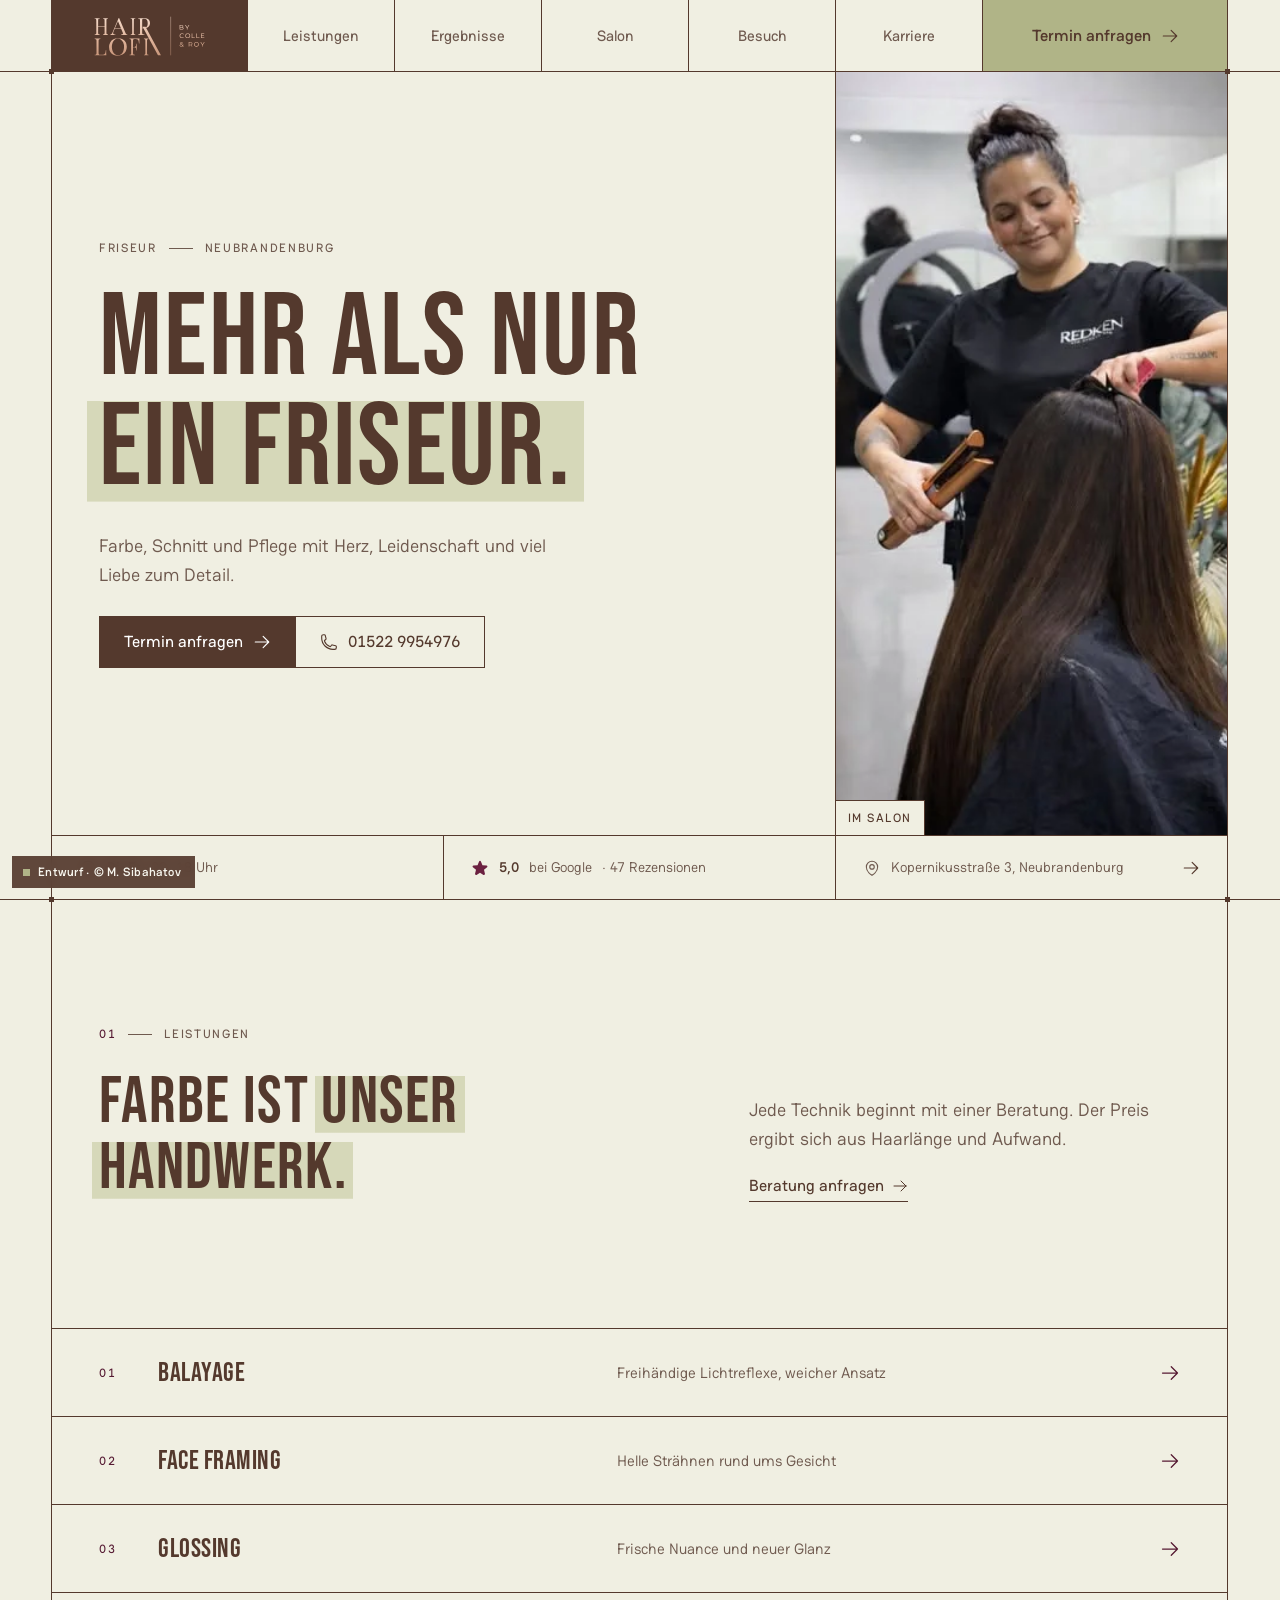
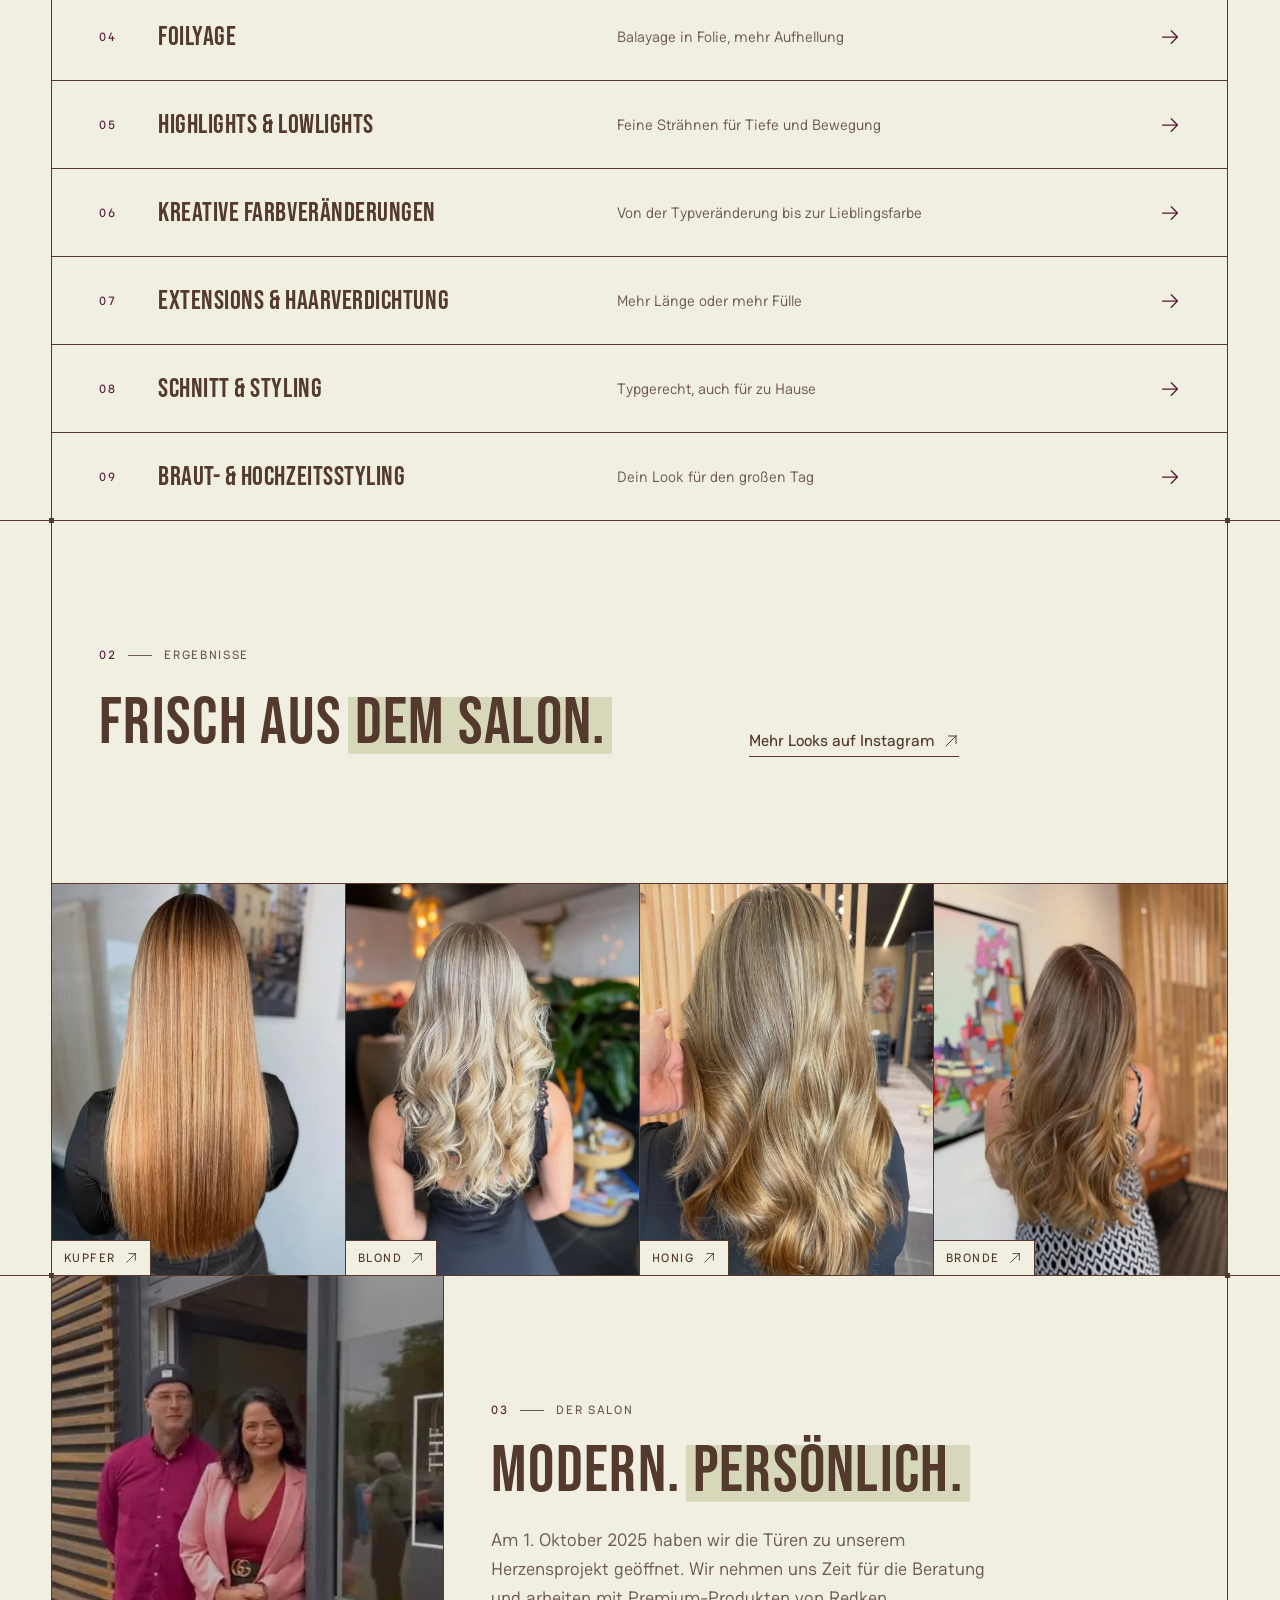
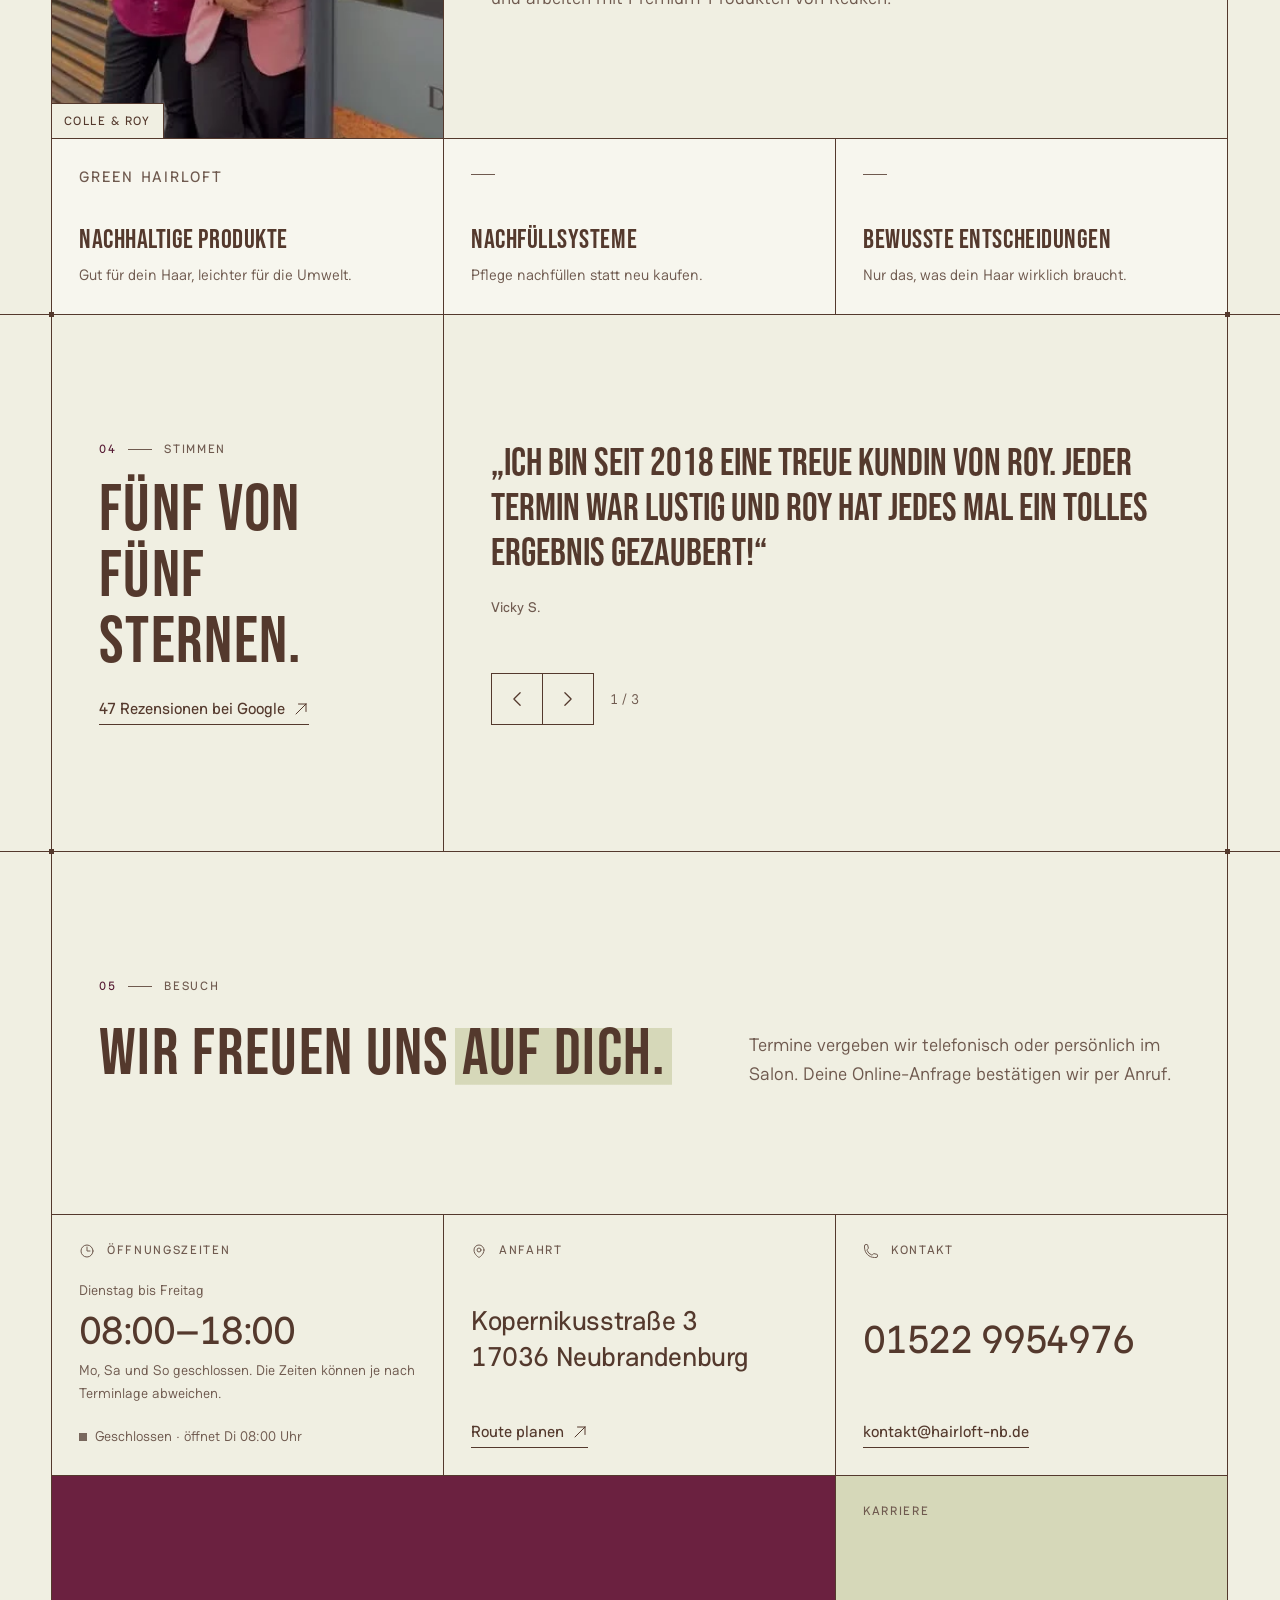
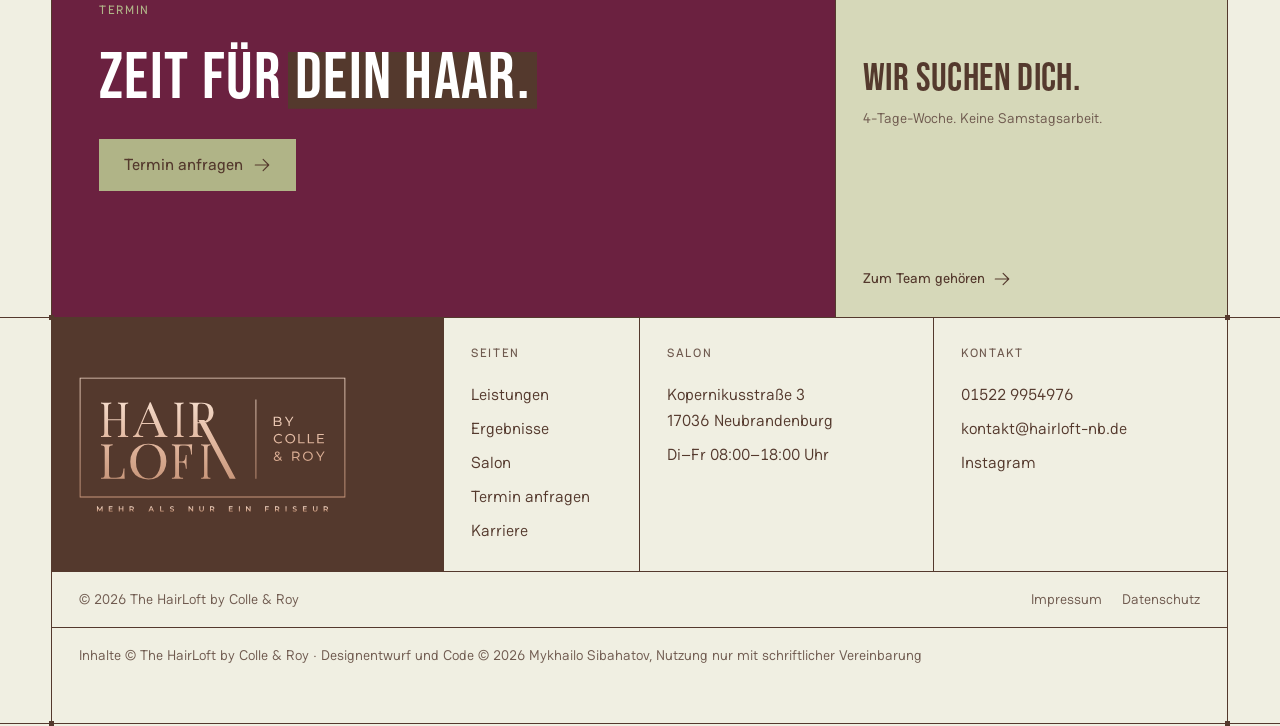
==== commit f6494346: "New palette (Pantone picks), Bebas Neue headings, attachments in the application form" ====
--- a/index.html
+++ b/index.html
@@ -13,13 +13,13 @@
 <meta name="description" content="The HairLoft by Colle &amp; Roy: dein Friseur in Neubrandenburg für Balayage, Face Framing, Glossing, Extensions und typgerechtes Styling. Kopernikusstraße 3, Di–Fr 08–18 Uhr.">
 <meta name="robots" content="noindex">
 <meta name="copyright" content="Designentwurf und Code © 2026 Mykhailo Sibahatov. Alle Rechte vorbehalten.">
-<meta name="theme-color" content="#1e1411">
+<meta name="theme-color" content="#54392d">
 <link rel="canonical" href="https://www.hairloft-nb.de/">
 <link rel="icon" href="assets/favicon.svg" type="image/svg+xml">
 <link rel="preload" href="fonts/bebas-neue.woff2" as="font" type="font/woff2" crossorigin>
 <link rel="preload" href="fonts/haskoy-vf.woff2" as="font" type="font/woff2" crossorigin>
 <script>document.documentElement.style.setProperty('--screen', window.innerHeight + 'px');</script>
-<link rel="stylesheet" href="css/styles.css?v=8">
+<link rel="stylesheet" href="css/styles.css?v=11">
 <meta property="og:type" content="website">
 <meta property="og:title" content="The HairLoft by Colle &amp; Roy · Friseur in Neubrandenburg">
 <meta property="og:description" content="Mehr als nur ein Friseur. Individuelle Farbtechniken, typgerechtes Styling und hochwertige Haarpflege in Neubrandenburg.">
@@ -53,7 +53,7 @@
 </head>
 <body>
 <a class="skip" href="#main">Zum Inhalt springen</a>
-<!-- partial:sprite --><svg class="sprite" aria-hidden="true" focusable="false"><symbol id="i-phone" viewBox="0 0 24 24"><path d="M2.25 6.75c0 8.284 6.716 15 15 15h2.25a2.25 2.25 0 0 0 2.25-2.25v-1.372c0-.516-.351-.966-.852-1.091l-4.423-1.106c-.44-.11-.902.055-1.173.417l-.97 1.293c-.282.376-.769.542-1.21.38a12.035 12.035 0 0 1-7.143-7.143c-.162-.441.004-.928.38-1.21l1.293-.97c.363-.271.527-.734.417-1.173L6.963 3.102a1.125 1.125 0 0 0-1.091-.852H4.5A2.25 2.25 0 0 0 2.25 4.5v2.25Z"/></symbol><symbol id="i-arrow-right" viewBox="0 0 24 24"><path d="M13.5 4.5 21 12m0 0-7.5 7.5M21 12H3"/></symbol><symbol id="i-arrow-up-right" viewBox="0 0 24 24"><path d="m4.5 19.5 15-15m0 0H8.25m11.25 0v11.25"/></symbol><symbol id="i-arrow-long-right" viewBox="0 0 24 24"><path d="M17.25 8.25 21 12m0 0-3.75 3.75M21 12H3"/></symbol><symbol id="i-map-pin" viewBox="0 0 24 24"><path d="M15 10.5a3 3 0 1 1-6 0 3 3 0 0 1 6 0Z"/><path d="M19.5 10.5c0 7.142-7.5 11.25-7.5 11.25S4.5 17.642 4.5 10.5a7.5 7.5 0 1 1 15 0Z"/></symbol><symbol id="i-clock" viewBox="0 0 24 24"><path d="M12 6v6h4.5m4.5 0a9 9 0 1 1-18 0 9 9 0 0 1 18 0Z"/></symbol><symbol id="i-check" viewBox="0 0 24 24"><path d="m4.5 12.75 6 6 9-13.5"/></symbol><symbol id="i-x-mark" viewBox="0 0 24 24"><path d="M6 18 18 6M6 6l12 12"/></symbol><symbol id="i-chevron-left" viewBox="0 0 24 24"><path d="M15.75 19.5 8.25 12l7.5-7.5"/></symbol><symbol id="i-chevron-right" viewBox="0 0 24 24"><path d="m8.25 4.5 7.5 7.5-7.5 7.5"/></symbol><symbol id="i-calendar-days" viewBox="0 0 24 24"><path d="M6.75 3v2.25M17.25 3v2.25M3 18.75V7.5a2.25 2.25 0 0 1 2.25-2.25h13.5A2.25 2.25 0 0 1 21 7.5v11.25m-18 0A2.25 2.25 0 0 0 5.25 21h13.5A2.25 2.25 0 0 0 21 18.75m-18 0v-7.5A2.25 2.25 0 0 1 5.25 9h13.5A2.25 2.25 0 0 1 21 11.25v7.5m-9-6h.008v.008H12v-.008ZM12 15h.008v.008H12V15Zm0 2.25h.008v.008H12v-.008ZM9.75 15h.008v.008H9.75V15Zm0 2.25h.008v.008H9.75v-.008ZM7.5 15h.008v.008H7.5V15Zm0 2.25h.008v.008H7.5v-.008Zm6.75-4.5h.008v.008h-.008v-.008Zm0 2.25h.008v.008h-.008V15Zm0 2.25h.008v.008h-.008v-.008Zm2.25-4.5h.008v.008H16.5v-.008Zm0 2.25h.008v.008H16.5V15Z"/></symbol><symbol id="i-envelope" viewBox="0 0 24 24"><path d="M21.75 6.75v10.5a2.25 2.25 0 0 1-2.25 2.25h-15a2.25 2.25 0 0 1-2.25-2.25V6.75m19.5 0A2.25 2.25 0 0 0 19.5 4.5h-15a2.25 2.25 0 0 0-2.25 2.25m19.5 0v.243a2.25 2.25 0 0 1-1.07 1.916l-7.5 4.615a2.25 2.25 0 0 1-2.36 0L3.32 8.91a2.25 2.25 0 0 1-1.07-1.916V6.75"/></symbol><symbol id="i-sparkles" viewBox="0 0 24 24"><path d="M9.813 15.904 9 18.75l-.813-2.846a4.5 4.5 0 0 0-3.09-3.09L2.25 12l2.846-.813a4.5 4.5 0 0 0 3.09-3.09L9 5.25l.813 2.846a4.5 4.5 0 0 0 3.09 3.09L15.75 12l-2.846.813a4.5 4.5 0 0 0-3.09 3.09ZM18.259 8.715 18 9.75l-.259-1.035a3.375 3.375 0 0 0-2.455-2.456L14.25 6l1.036-.259a3.375 3.375 0 0 0 2.455-2.456L18 2.25l.259 1.035a3.375 3.375 0 0 0 2.456 2.456L21.75 6l-1.035.259a3.375 3.375 0 0 0-2.456 2.456ZM16.894 20.567 16.5 21.75l-.394-1.183a2.25 2.25 0 0 0-1.423-1.423L13.5 18.75l1.183-.394a2.25 2.25 0 0 0 1.423-1.423l.394-1.183.394 1.183a2.25 2.25 0 0 0 1.423 1.423l1.183.394-1.183.394a2.25 2.25 0 0 0-1.423 1.423Z"/></symbol><symbol id="i-heart" viewBox="0 0 24 24"><path d="M21 8.25c0-2.485-2.099-4.5-4.688-4.5-1.935 0-3.597 1.126-4.312 2.733-.715-1.607-2.377-2.733-4.313-2.733C5.1 3.75 3 5.765 3 8.25c0 7.22 9 12 9 12s9-4.78 9-12Z"/></symbol><symbol id="i-academic-cap" viewBox="0 0 24 24"><path d="M4.26 10.147a60.438 60.438 0 0 0-.491 6.347A48.62 48.62 0 0 1 12 20.904a48.62 48.62 0 0 1 8.232-4.41 60.46 60.46 0 0 0-.491-6.347m-15.482 0a50.636 50.636 0 0 0-2.658-.813A59.906 59.906 0 0 1 12 3.493a59.903 59.903 0 0 1 10.399 5.84c-.896.248-1.783.52-2.658.814m-15.482 0A50.717 50.717 0 0 1 12 13.489a50.702 50.702 0 0 1 7.74-3.342M6.75 15a.75.75 0 1 0 0-1.5.75.75 0 0 0 0 1.5Zm0 0v-3.675A55.378 55.378 0 0 1 12 8.443m-7.007 11.55A5.981 5.981 0 0 0 6.75 15.75v-1.5"/></symbol><symbol id="i-banknotes" viewBox="0 0 24 24"><path d="M2.25 18.75a60.07 60.07 0 0 1 15.797 2.101c.727.198 1.453-.342 1.453-1.096V18.75M3.75 4.5v.75A.75.75 0 0 1 3 6h-.75m0 0v-.375c0-.621.504-1.125 1.125-1.125H20.25M2.25 6v9m18-10.5v.75c0 .414.336.75.75.75h.75m-1.5-1.5h.375c.621 0 1.125.504 1.125 1.125v9.75c0 .621-.504 1.125-1.125 1.125h-.375m1.5-1.5H21a.75.75 0 0 0-.75.75v.75m0 0H3.75m0 0h-.375a1.125 1.125 0 0 1-1.125-1.125V15m1.5 1.5v-.75A.75.75 0 0 0 3 15h-.75M15 10.5a3 3 0 1 1-6 0 3 3 0 0 1 6 0Zm3 0h.008v.008H18V10.5Zm-12 0h.008v.008H6V10.5Z"/></symbol><symbol id="i-user-group" viewBox="0 0 24 24"><path d="M18 18.72a9.094 9.094 0 0 0 3.741-.479 3 3 0 0 0-4.682-2.72m.94 3.198.001.031c0 .225-.012.447-.037.666A11.944 11.944 0 0 1 12 21c-2.17 0-4.207-.576-5.963-1.584A6.062 6.062 0 0 1 6 18.719m12 0a5.971 5.971 0 0 0-.941-3.197m0 0A5.995 5.995 0 0 0 12 12.75a5.995 5.995 0 0 0-5.058 2.772m0 0a3 3 0 0 0-4.681 2.72 8.986 8.986 0 0 0 3.74.477m.94-3.197a5.971 5.971 0 0 0-.94 3.197M15 6.75a3 3 0 1 1-6 0 3 3 0 0 1 6 0Zm6 3a2.25 2.25 0 1 1-4.5 0 2.25 2.25 0 0 1 4.5 0Zm-13.5 0a2.25 2.25 0 1 1-4.5 0 2.25 2.25 0 0 1 4.5 0Z"/></symbol><symbol id="i-arrow-path" viewBox="0 0 24 24"><path d="M16.023 9.348h4.992v-.001M2.985 19.644v-4.992m0 0h4.992m-4.993 0 3.181 3.183a8.25 8.25 0 0 0 13.803-3.7M4.031 9.865a8.25 8.25 0 0 1 13.803-3.7l3.181 3.182m0-4.991v4.99"/></symbol><symbol id="i-scissors" viewBox="0 0 24 24"><path d="m7.848 8.25 1.536.887M7.848 8.25a3 3 0 1 1-5.196-3 3 3 0 0 1 5.196 3Zm1.536.887a2.165 2.165 0 0 1 1.083 1.839c.005.351.054.695.14 1.024M9.384 9.137l2.077 1.199M7.848 15.75l1.536-.887m-1.536.887a3 3 0 1 1-5.196 3 3 3 0 0 1 5.196-3Zm1.536-.887a2.165 2.165 0 0 0 1.083-1.838c.005-.352.054-.695.14-1.025m-1.223 2.863 2.077-1.199m0-3.328a4.323 4.323 0 0 1 2.068-1.379l5.325-1.628a4.5 4.5 0 0 1 2.48-.044l.803.215-7.794 4.5m-2.882-1.664A4.33 4.33 0 0 0 10.607 12m3.736 0 7.794 4.5-.802.215a4.5 4.5 0 0 1-2.48-.043l-5.326-1.629a4.324 4.324 0 0 1-2.068-1.379M14.343 12l-2.882 1.664"/></symbol><symbol id="i-sun" viewBox="0 0 24 24"><path d="M12 3v2.25m6.364.386-1.591 1.591M21 12h-2.25m-.386 6.364-1.591-1.591M12 18.75V21m-4.773-4.227-1.591 1.591M5.25 12H3m4.227-4.773L5.636 5.636M15.75 12a3.75 3.75 0 1 1-7.5 0 3.75 3.75 0 0 1 7.5 0Z"/></symbol><symbol id="i-check-badge" viewBox="0 0 24 24"><path d="M9 12.75 11.25 15 15 9.75M21 12c0 1.268-.63 2.39-1.593 3.068a3.745 3.745 0 0 1-1.043 3.296 3.745 3.745 0 0 1-3.296 1.043A3.745 3.745 0 0 1 12 21c-1.268 0-2.39-.63-3.068-1.593a3.746 3.746 0 0 1-3.296-1.043 3.745 3.745 0 0 1-1.043-3.296A3.745 3.745 0 0 1 3 12c0-1.268.63-2.39 1.593-3.068a3.745 3.745 0 0 1 1.043-3.296 3.746 3.746 0 0 1 3.296-1.043A3.746 3.746 0 0 1 12 3c1.268 0 2.39.63 3.068 1.593a3.746 3.746 0 0 1 3.296 1.043 3.746 3.746 0 0 1 1.043 3.296A3.745 3.745 0 0 1 21 12Z"/></symbol><symbol id="i-globe-europe-africa" viewBox="0 0 24 24"><path d="m20.893 13.393-1.135-1.135a2.252 2.252 0 0 1-.421-.585l-1.08-2.16a.414.414 0 0 0-.663-.107.827.827 0 0 1-.812.21l-1.273-.363a.89.89 0 0 0-.738 1.595l.587.39c.59.395.674 1.23.172 1.732l-.2.2c-.212.212-.33.498-.33.796v.41c0 .409-.11.809-.32 1.158l-1.315 2.191a2.11 2.11 0 0 1-1.81 1.025 1.055 1.055 0 0 1-1.055-1.055v-1.172c0-.92-.56-1.747-1.414-2.089l-.655-.261a2.25 2.25 0 0 1-1.383-2.46l.007-.042a2.25 2.25 0 0 1 .29-.787l.09-.15a2.25 2.25 0 0 1 2.37-1.048l1.178.236a1.125 1.125 0 0 0 1.302-.795l.208-.73a1.125 1.125 0 0 0-.578-1.315l-.665-.332-.091.091a2.25 2.25 0 0 1-1.591.659h-.18c-.249 0-.487.1-.662.274a.931.931 0 0 1-1.458-1.137l1.411-2.353a2.25 2.25 0 0 0 .286-.76m11.928 9.869A9 9 0 0 0 8.965 3.525m11.928 9.868A9 9 0 1 1 8.965 3.525"/></symbol><symbol id="i-chat-bubble-left-right" viewBox="0 0 24 24"><path d="M20.25 8.511c.884.284 1.5 1.128 1.5 2.097v4.286c0 1.136-.847 2.1-1.98 2.193-.34.027-.68.052-1.02.072v3.091l-3-3c-1.354 0-2.694-.055-4.02-.163a2.115 2.115 0 0 1-.825-.242m9.345-8.334a2.126 2.126 0 0 0-.476-.095 48.64 48.64 0 0 0-8.048 0c-1.131.094-1.976 1.057-1.976 2.192v4.286c0 .837.46 1.58 1.155 1.951m9.345-8.334V6.637c0-1.621-1.152-3.026-2.76-3.235A48.455 48.455 0 0 0 11.25 3c-2.115 0-4.198.137-6.24.402-1.608.209-2.76 1.614-2.76 3.235v6.226c0 1.621 1.152 3.026 2.76 3.235.577.075 1.157.14 1.74.194V21l4.155-4.155"/></symbol><symbol id="i-camera" viewBox="0 0 24 24"><path d="M6.827 6.175A2.31 2.31 0 0 1 5.186 7.23c-.38.054-.757.112-1.134.175C2.999 7.58 2.25 8.507 2.25 9.574V18a2.25 2.25 0 0 0 2.25 2.25h15A2.25 2.25 0 0 0 21.75 18V9.574c0-1.067-.75-1.994-1.802-2.169a47.865 47.865 0 0 0-1.134-.175 2.31 2.31 0 0 1-1.64-1.055l-.822-1.316a2.192 2.192 0 0 0-1.736-1.039 48.774 48.774 0 0 0-5.232 0 2.192 2.192 0 0 0-1.736 1.039l-.821 1.316Z"/><path d="M16.5 12.75a4.5 4.5 0 1 1-9 0 4.5 4.5 0 0 1 9 0ZM18.75 10.5h.008v.008h-.008V10.5Z"/></symbol><symbol id="i-star-solid" viewBox="0 0 24 24"><path fill-rule="evenodd" d="M10.788 3.21c.448-1.077 1.976-1.077 2.424 0l2.082 5.006 5.404.434c1.164.093 1.636 1.545.749 2.305l-4.117 3.527 1.257 5.273c.271 1.136-.964 2.033-1.96 1.425L12 18.354 7.373 21.18c-.996.608-2.231-.29-1.96-1.425l1.257-5.273-4.117-3.527c-.887-.76-.415-2.212.749-2.305l5.404-.434 2.082-5.005Z" clip-rule="evenodd"/></symbol></svg><!-- /partial:sprite -->
+<!-- partial:sprite --><svg class="sprite" aria-hidden="true" focusable="false"><symbol id="i-phone" viewBox="0 0 24 24"><path d="M2.25 6.75c0 8.284 6.716 15 15 15h2.25a2.25 2.25 0 0 0 2.25-2.25v-1.372c0-.516-.351-.966-.852-1.091l-4.423-1.106c-.44-.11-.902.055-1.173.417l-.97 1.293c-.282.376-.769.542-1.21.38a12.035 12.035 0 0 1-7.143-7.143c-.162-.441.004-.928.38-1.21l1.293-.97c.363-.271.527-.734.417-1.173L6.963 3.102a1.125 1.125 0 0 0-1.091-.852H4.5A2.25 2.25 0 0 0 2.25 4.5v2.25Z"/></symbol><symbol id="i-paper-clip" viewBox="0 0 24 24"><path d="m18.375 12.739-7.693 7.693a4.5 4.5 0 0 1-6.364-6.364l10.94-10.94A3 3 0 1 1 19.5 7.372L8.552 18.32m.009-.01-.01.01m5.699-9.941-7.81 7.81a1.5 1.5 0 0 0 2.112 2.13"/></symbol><symbol id="i-document-text" viewBox="0 0 24 24"><path d="M19.5 14.25v-2.625a3.375 3.375 0 0 0-3.375-3.375h-1.5A1.125 1.125 0 0 1 13.5 7.125v-1.5a3.375 3.375 0 0 0-3.375-3.375H8.25m0 12.75h7.5m-7.5 3H12M10.5 2.25H5.625c-.621 0-1.125.504-1.125 1.125v17.25c0 .621.504 1.125 1.125 1.125h12.75c.621 0 1.125-.504 1.125-1.125V11.25a9 9 0 0 0-9-9Z"/></symbol><symbol id="i-arrow-right" viewBox="0 0 24 24"><path d="M13.5 4.5 21 12m0 0-7.5 7.5M21 12H3"/></symbol><symbol id="i-arrow-up-right" viewBox="0 0 24 24"><path d="m4.5 19.5 15-15m0 0H8.25m11.25 0v11.25"/></symbol><symbol id="i-arrow-long-right" viewBox="0 0 24 24"><path d="M17.25 8.25 21 12m0 0-3.75 3.75M21 12H3"/></symbol><symbol id="i-map-pin" viewBox="0 0 24 24"><path d="M15 10.5a3 3 0 1 1-6 0 3 3 0 0 1 6 0Z"/><path d="M19.5 10.5c0 7.142-7.5 11.25-7.5 11.25S4.5 17.642 4.5 10.5a7.5 7.5 0 1 1 15 0Z"/></symbol><symbol id="i-clock" viewBox="0 0 24 24"><path d="M12 6v6h4.5m4.5 0a9 9 0 1 1-18 0 9 9 0 0 1 18 0Z"/></symbol><symbol id="i-check" viewBox="0 0 24 24"><path d="m4.5 12.75 6 6 9-13.5"/></symbol><symbol id="i-x-mark" viewBox="0 0 24 24"><path d="M6 18 18 6M6 6l12 12"/></symbol><symbol id="i-chevron-left" viewBox="0 0 24 24"><path d="M15.75 19.5 8.25 12l7.5-7.5"/></symbol><symbol id="i-chevron-right" viewBox="0 0 24 24"><path d="m8.25 4.5 7.5 7.5-7.5 7.5"/></symbol><symbol id="i-calendar-days" viewBox="0 0 24 24"><path d="M6.75 3v2.25M17.25 3v2.25M3 18.75V7.5a2.25 2.25 0 0 1 2.25-2.25h13.5A2.25 2.25 0 0 1 21 7.5v11.25m-18 0A2.25 2.25 0 0 0 5.25 21h13.5A2.25 2.25 0 0 0 21 18.75m-18 0v-7.5A2.25 2.25 0 0 1 5.25 9h13.5A2.25 2.25 0 0 1 21 11.25v7.5m-9-6h.008v.008H12v-.008ZM12 15h.008v.008H12V15Zm0 2.25h.008v.008H12v-.008ZM9.75 15h.008v.008H9.75V15Zm0 2.25h.008v.008H9.75v-.008ZM7.5 15h.008v.008H7.5V15Zm0 2.25h.008v.008H7.5v-.008Zm6.75-4.5h.008v.008h-.008v-.008Zm0 2.25h.008v.008h-.008V15Zm0 2.25h.008v.008h-.008v-.008Zm2.25-4.5h.008v.008H16.5v-.008Zm0 2.25h.008v.008H16.5V15Z"/></symbol><symbol id="i-envelope" viewBox="0 0 24 24"><path d="M21.75 6.75v10.5a2.25 2.25 0 0 1-2.25 2.25h-15a2.25 2.25 0 0 1-2.25-2.25V6.75m19.5 0A2.25 2.25 0 0 0 19.5 4.5h-15a2.25 2.25 0 0 0-2.25 2.25m19.5 0v.243a2.25 2.25 0 0 1-1.07 1.916l-7.5 4.615a2.25 2.25 0 0 1-2.36 0L3.32 8.91a2.25 2.25 0 0 1-1.07-1.916V6.75"/></symbol><symbol id="i-sparkles" viewBox="0 0 24 24"><path d="M9.813 15.904 9 18.75l-.813-2.846a4.5 4.5 0 0 0-3.09-3.09L2.25 12l2.846-.813a4.5 4.5 0 0 0 3.09-3.09L9 5.25l.813 2.846a4.5 4.5 0 0 0 3.09 3.09L15.75 12l-2.846.813a4.5 4.5 0 0 0-3.09 3.09ZM18.259 8.715 18 9.75l-.259-1.035a3.375 3.375 0 0 0-2.455-2.456L14.25 6l1.036-.259a3.375 3.375 0 0 0 2.455-2.456L18 2.25l.259 1.035a3.375 3.375 0 0 0 2.456 2.456L21.75 6l-1.035.259a3.375 3.375 0 0 0-2.456 2.456ZM16.894 20.567 16.5 21.75l-.394-1.183a2.25 2.25 0 0 0-1.423-1.423L13.5 18.75l1.183-.394a2.25 2.25 0 0 0 1.423-1.423l.394-1.183.394 1.183a2.25 2.25 0 0 0 1.423 1.423l1.183.394-1.183.394a2.25 2.25 0 0 0-1.423 1.423Z"/></symbol><symbol id="i-heart" viewBox="0 0 24 24"><path d="M21 8.25c0-2.485-2.099-4.5-4.688-4.5-1.935 0-3.597 1.126-4.312 2.733-.715-1.607-2.377-2.733-4.313-2.733C5.1 3.75 3 5.765 3 8.25c0 7.22 9 12 9 12s9-4.78 9-12Z"/></symbol><symbol id="i-academic-cap" viewBox="0 0 24 24"><path d="M4.26 10.147a60.438 60.438 0 0 0-.491 6.347A48.62 48.62 0 0 1 12 20.904a48.62 48.62 0 0 1 8.232-4.41 60.46 60.46 0 0 0-.491-6.347m-15.482 0a50.636 50.636 0 0 0-2.658-.813A59.906 59.906 0 0 1 12 3.493a59.903 59.903 0 0 1 10.399 5.84c-.896.248-1.783.52-2.658.814m-15.482 0A50.717 50.717 0 0 1 12 13.489a50.702 50.702 0 0 1 7.74-3.342M6.75 15a.75.75 0 1 0 0-1.5.75.75 0 0 0 0 1.5Zm0 0v-3.675A55.378 55.378 0 0 1 12 8.443m-7.007 11.55A5.981 5.981 0 0 0 6.75 15.75v-1.5"/></symbol><symbol id="i-banknotes" viewBox="0 0 24 24"><path d="M2.25 18.75a60.07 60.07 0 0 1 15.797 2.101c.727.198 1.453-.342 1.453-1.096V18.75M3.75 4.5v.75A.75.75 0 0 1 3 6h-.75m0 0v-.375c0-.621.504-1.125 1.125-1.125H20.25M2.25 6v9m18-10.5v.75c0 .414.336.75.75.75h.75m-1.5-1.5h.375c.621 0 1.125.504 1.125 1.125v9.75c0 .621-.504 1.125-1.125 1.125h-.375m1.5-1.5H21a.75.75 0 0 0-.75.75v.75m0 0H3.75m0 0h-.375a1.125 1.125 0 0 1-1.125-1.125V15m1.5 1.5v-.75A.75.75 0 0 0 3 15h-.75M15 10.5a3 3 0 1 1-6 0 3 3 0 0 1 6 0Zm3 0h.008v.008H18V10.5Zm-12 0h.008v.008H6V10.5Z"/></symbol><symbol id="i-user-group" viewBox="0 0 24 24"><path d="M18 18.72a9.094 9.094 0 0 0 3.741-.479 3 3 0 0 0-4.682-2.72m.94 3.198.001.031c0 .225-.012.447-.037.666A11.944 11.944 0 0 1 12 21c-2.17 0-4.207-.576-5.963-1.584A6.062 6.062 0 0 1 6 18.719m12 0a5.971 5.971 0 0 0-.941-3.197m0 0A5.995 5.995 0 0 0 12 12.75a5.995 5.995 0 0 0-5.058 2.772m0 0a3 3 0 0 0-4.681 2.72 8.986 8.986 0 0 0 3.74.477m.94-3.197a5.971 5.971 0 0 0-.94 3.197M15 6.75a3 3 0 1 1-6 0 3 3 0 0 1 6 0Zm6 3a2.25 2.25 0 1 1-4.5 0 2.25 2.25 0 0 1 4.5 0Zm-13.5 0a2.25 2.25 0 1 1-4.5 0 2.25 2.25 0 0 1 4.5 0Z"/></symbol><symbol id="i-arrow-path" viewBox="0 0 24 24"><path d="M16.023 9.348h4.992v-.001M2.985 19.644v-4.992m0 0h4.992m-4.993 0 3.181 3.183a8.25 8.25 0 0 0 13.803-3.7M4.031 9.865a8.25 8.25 0 0 1 13.803-3.7l3.181 3.182m0-4.991v4.99"/></symbol><symbol id="i-scissors" viewBox="0 0 24 24"><path d="m7.848 8.25 1.536.887M7.848 8.25a3 3 0 1 1-5.196-3 3 3 0 0 1 5.196 3Zm1.536.887a2.165 2.165 0 0 1 1.083 1.839c.005.351.054.695.14 1.024M9.384 9.137l2.077 1.199M7.848 15.75l1.536-.887m-1.536.887a3 3 0 1 1-5.196 3 3 3 0 0 1 5.196-3Zm1.536-.887a2.165 2.165 0 0 0 1.083-1.838c.005-.352.054-.695.14-1.025m-1.223 2.863 2.077-1.199m0-3.328a4.323 4.323 0 0 1 2.068-1.379l5.325-1.628a4.5 4.5 0 0 1 2.48-.044l.803.215-7.794 4.5m-2.882-1.664A4.33 4.33 0 0 0 10.607 12m3.736 0 7.794 4.5-.802.215a4.5 4.5 0 0 1-2.48-.043l-5.326-1.629a4.324 4.324 0 0 1-2.068-1.379M14.343 12l-2.882 1.664"/></symbol><symbol id="i-sun" viewBox="0 0 24 24"><path d="M12 3v2.25m6.364.386-1.591 1.591M21 12h-2.25m-.386 6.364-1.591-1.591M12 18.75V21m-4.773-4.227-1.591 1.591M5.25 12H3m4.227-4.773L5.636 5.636M15.75 12a3.75 3.75 0 1 1-7.5 0 3.75 3.75 0 0 1 7.5 0Z"/></symbol><symbol id="i-check-badge" viewBox="0 0 24 24"><path d="M9 12.75 11.25 15 15 9.75M21 12c0 1.268-.63 2.39-1.593 3.068a3.745 3.745 0 0 1-1.043 3.296 3.745 3.745 0 0 1-3.296 1.043A3.745 3.745 0 0 1 12 21c-1.268 0-2.39-.63-3.068-1.593a3.746 3.746 0 0 1-3.296-1.043 3.745 3.745 0 0 1-1.043-3.296A3.745 3.745 0 0 1 3 12c0-1.268.63-2.39 1.593-3.068a3.745 3.745 0 0 1 1.043-3.296 3.746 3.746 0 0 1 3.296-1.043A3.746 3.746 0 0 1 12 3c1.268 0 2.39.63 3.068 1.593a3.746 3.746 0 0 1 3.296 1.043 3.746 3.746 0 0 1 1.043 3.296A3.745 3.745 0 0 1 21 12Z"/></symbol><symbol id="i-globe-europe-africa" viewBox="0 0 24 24"><path d="m20.893 13.393-1.135-1.135a2.252 2.252 0 0 1-.421-.585l-1.08-2.16a.414.414 0 0 0-.663-.107.827.827 0 0 1-.812.21l-1.273-.363a.89.89 0 0 0-.738 1.595l.587.39c.59.395.674 1.23.172 1.732l-.2.2c-.212.212-.33.498-.33.796v.41c0 .409-.11.809-.32 1.158l-1.315 2.191a2.11 2.11 0 0 1-1.81 1.025 1.055 1.055 0 0 1-1.055-1.055v-1.172c0-.92-.56-1.747-1.414-2.089l-.655-.261a2.25 2.25 0 0 1-1.383-2.46l.007-.042a2.25 2.25 0 0 1 .29-.787l.09-.15a2.25 2.25 0 0 1 2.37-1.048l1.178.236a1.125 1.125 0 0 0 1.302-.795l.208-.73a1.125 1.125 0 0 0-.578-1.315l-.665-.332-.091.091a2.25 2.25 0 0 1-1.591.659h-.18c-.249 0-.487.1-.662.274a.931.931 0 0 1-1.458-1.137l1.411-2.353a2.25 2.25 0 0 0 .286-.76m11.928 9.869A9 9 0 0 0 8.965 3.525m11.928 9.868A9 9 0 1 1 8.965 3.525"/></symbol><symbol id="i-chat-bubble-left-right" viewBox="0 0 24 24"><path d="M20.25 8.511c.884.284 1.5 1.128 1.5 2.097v4.286c0 1.136-.847 2.1-1.98 2.193-.34.027-.68.052-1.02.072v3.091l-3-3c-1.354 0-2.694-.055-4.02-.163a2.115 2.115 0 0 1-.825-.242m9.345-8.334a2.126 2.126 0 0 0-.476-.095 48.64 48.64 0 0 0-8.048 0c-1.131.094-1.976 1.057-1.976 2.192v4.286c0 .837.46 1.58 1.155 1.951m9.345-8.334V6.637c0-1.621-1.152-3.026-2.76-3.235A48.455 48.455 0 0 0 11.25 3c-2.115 0-4.198.137-6.24.402-1.608.209-2.76 1.614-2.76 3.235v6.226c0 1.621 1.152 3.026 2.76 3.235.577.075 1.157.14 1.74.194V21l4.155-4.155"/></symbol><symbol id="i-camera" viewBox="0 0 24 24"><path d="M6.827 6.175A2.31 2.31 0 0 1 5.186 7.23c-.38.054-.757.112-1.134.175C2.999 7.58 2.25 8.507 2.25 9.574V18a2.25 2.25 0 0 0 2.25 2.25h15A2.25 2.25 0 0 0 21.75 18V9.574c0-1.067-.75-1.994-1.802-2.169a47.865 47.865 0 0 0-1.134-.175 2.31 2.31 0 0 1-1.64-1.055l-.822-1.316a2.192 2.192 0 0 0-1.736-1.039 48.774 48.774 0 0 0-5.232 0 2.192 2.192 0 0 0-1.736 1.039l-.821 1.316Z"/><path d="M16.5 12.75a4.5 4.5 0 1 1-9 0 4.5 4.5 0 0 1 9 0ZM18.75 10.5h.008v.008h-.008V10.5Z"/></symbol><symbol id="i-star-solid" viewBox="0 0 24 24"><path fill-rule="evenodd" d="M10.788 3.21c.448-1.077 1.976-1.077 2.424 0l2.082 5.006 5.404.434c1.164.093 1.636 1.545.749 2.305l-4.117 3.527 1.257 5.273c.271 1.136-.964 2.033-1.96 1.425L12 18.354 7.373 21.18c-.996.608-2.231-.29-1.96-1.425l1.257-5.273-4.117-3.527c-.887-.76-.415-2.212.749-2.305l5.404-.434 2.082-5.005Z" clip-rule="evenodd"/></symbol></svg><!-- /partial:sprite -->
 
 <!-- partial:header -->
 <header class="top band" id="top">
@@ -270,7 +270,7 @@
           <a class="big-link num" href="tel:+4915229954976">01522 9954976</a>
           <div><a class="link" href="mailto:kontakt@hairloft-nb.de"><span>kontakt@hairloft-nb.de</span></a></div>
         </div>
-        <div class="cell cell--ink cta c-8 t-12">
+        <div class="cell cell--plum cta c-8 t-12">
           <p class="label"><span>Termin</span></p>
           <h2>Zeit für <span class="hl">dein Haar.</span></h2>
           <a class="btn btn--rose" href="termin.html"><span>Termin anfragen</span><svg class="i i--go"><use href="#i-arrow-right"/></svg></a>
@@ -334,6 +334,6 @@
 <p class="draft-tag" aria-label="Designentwurf von Mykhailo Sibahatov, nicht zur Veröffentlichung freigegeben"><span class="draft-tag__dot" aria-hidden="true"></span>Entwurf · © M. Sibahatov</p>
 <!-- /partial:footer -->
 
-<script src="js/main.js?v=8" defer></script>
+<script src="js/main.js?v=11" defer></script>
 </body>
 </html>
--- a/css/styles.css
+++ b/css/styles.css
@@ -25,18 +25,22 @@
 
 /* ---------- Tokens ---------- */
 :root {
-  /* palette = the logo: rose gold on espresso, plus white and washed tints */
-  --paper: #fff;
-  --linen: #f8f3ee;
-  --sand: #efe6dc;
-  --blush: #f2dfd2;
-  --rose: #e2b8a0;
-  --copper: #b4764f;
-  --copper-deep: #8a5335;
-  --ink: #1e1411;
-  --ink-2: #5c4b43;
-  --ink-3: #8b7a71;
-  --line: #2e211c;
+  /* palette (07.10.2026, client-side picks): Pantone 11-4302 TCX Cannoli Cream, 15-0523 TCX Winter Pear,
+     19-1218 TCX Potting Soil, 19-2223 TSX Plummed Depths. Pantone hides the Plummed Depths hex behind a login, so
+     --plum is an ESTIMATE (deep wine); swap in the real value there. Token names kept from the rose-gold version:
+     --rose = Winter Pear (buttons, labels on dark), --blush = Winter Pear wash (highlights), --copper = plum. */
+  --paper: #f0efe2;      /* Cannoli Cream */
+  --linen: #f7f6ee;      /* lighter cream */
+  --sand: #e4e3d0;      /* deeper cream */
+  --blush: #d6d8b9;      /* Winter Pear wash */
+  --rose: #b0b487;       /* Winter Pear */
+  --copper: #6b2140;     /* Plummed Depths (estimate) */
+  --copper-deep: #561a33;
+  --plum: #6b2140;
+  --ink: #54392d;        /* Potting Soil */
+  --ink-2: #6f5a4f;
+  --ink-3: #78675d;
+  --line: #54392d;
   --ok: #2e7d4f;
   --err: #b3261e;
 
@@ -219,7 +223,9 @@
 a.cell { transition: background-color 0.2s; }
 a.cell:hover { background: var(--linen); }
 a.cell--blush:hover { background: var(--rose); }
-a.cell--ink:hover { background: #33241e; }
+a.cell--ink:hover { background: #6a4a3c; }
+.cell--plum { background: var(--plum); color: #fff; }
+.cell--plum .label, .cell--plum .small, .cell--plum .lead { color: var(--rose); }
 .go { display: inline-flex; align-items: center; gap: 0.5rem; font-size: var(--t-small); font-weight: 500; }
 .go .i { width: 1.125rem; height: 1.125rem; transition: transform 0.2s; }
 a.cell:hover .go .i { transform: translateX(0.25rem); }
@@ -396,7 +402,7 @@
 .big-link.num, .stat.num { font-family: var(--f-body); font-variation-settings: normal; font-weight: 500; letter-spacing: -0.03em; }
 .addr { font-size: var(--t-h3); font-weight: 500; --lh: 1.3; letter-spacing: -0.015em; }
 .cta { padding: var(--head-y) var(--pad-lg); align-items: flex-start; gap: var(--pad); }
-.cta h2 .hl { background-image: linear-gradient(var(--copper-deep), var(--copper-deep)); }
+.cta h2 .hl { background-image: linear-gradient(var(--ink), var(--ink)); }
 .teaser { min-height: 14rem; }
 
 /* ---------- Footer ---------- */
@@ -409,10 +415,42 @@
 .foot__base nav { display: flex; gap: 1.25rem; }
 .foot__base a:hover { color: var(--ink); }
 
+/* ---------- File attachments (custom picker; the native input stays hidden but submits) ---------- */
+.files__native { position: absolute; width: 1px; height: 1px; opacity: 0; pointer-events: none; overflow: hidden; }
+.drop {
+  display: flex; align-items: center; gap: 0.75rem; width: 100%; height: var(--ctl-h); padding: 0 1rem;
+  background: var(--paper); color: var(--ink); border: 1px solid var(--line); text-align: left; cursor: pointer;
+  transition: background-color 0.2s, box-shadow 0.2s, border-color 0.2s;
+}
+.drop .i { width: 1.125rem; height: 1.125rem; flex: none; color: var(--copper); }
+.drop__cta { font-weight: 500; }
+.drop__or { color: var(--ink-2); font-size: var(--t-small); margin-left: auto; }
+.drop:hover, .drop.is-drag { background: var(--blush); }
+.drop:focus-visible { outline: none; box-shadow: inset 0 0 0 1px var(--copper); border-color: var(--copper); }
+.drop[disabled] { opacity: 0.6; cursor: default; background: var(--paper); }
+.files__hint { font-size: 0.8125rem; color: var(--ink-2); --lh: 1.4; }
+.files__list { display: flex; flex-direction: column; }
+.files__list:empty { display: none; }
+.file {
+  display: flex; align-items: center; gap: 0.75rem; height: 3rem; padding-left: 1rem;
+  border: 1px solid var(--line); background: var(--linen); font-size: var(--t-small);
+}
+.file + .file { margin-top: -1px; }
+.file .i { width: 1.125rem; height: 1.125rem; flex: none; color: var(--ink-2); }
+.file__name { flex: 1 1 auto; min-width: 0; overflow: hidden; white-space: nowrap; text-overflow: ellipsis; font-weight: 500; }
+.file__size { flex: none; color: var(--ink-2); }
+.file__x {
+  flex: none; display: grid; place-items: center; width: 3rem; height: 100%; margin-left: 0.25rem;
+  border-left: 1px solid var(--line); cursor: pointer; transition: background-color 0.2s;
+}
+.file__x .i { color: var(--ink); }
+.file__x:hover { background: var(--blush); }
+.file__x:focus-visible { outline: none; box-shadow: inset 0 0 0 1px var(--copper); }
+
 /* ---------- Page heads (inner pages) ---------- */
 .page-head { padding: var(--head-y) var(--pad-lg); gap: var(--pad); justify-content: center; }
 .steps { display: flex; flex-direction: column; counter-reset: step; }
-.steps li { display: flex; gap: 1rem; padding: 0.875rem 0; border-top: 1px solid rgba(46, 33, 28, 0.2); }
+.steps li { display: flex; gap: 1rem; padding: 0.875rem 0; border-top: 1px solid rgba(84, 57, 45, 0.2); }
 .steps li:first-child { border-top: 0; padding-top: 0; }
 .steps li:last-child { padding-bottom: 0; }
 .steps li::before { counter-increment: step; content: "0" counter(step); font-size: var(--t-label); font-weight: 500; letter-spacing: 0.14em; color: var(--copper-deep); padding-top: 0.25rem; }
@@ -527,7 +565,7 @@
 /* ---------- Dialog ---------- */
 .overlay {
   position: fixed; inset: 0; z-index: 90; display: grid; place-items: center; padding: 1rem;
-  background: rgba(30, 20, 17, 0.6);
+  background: rgba(52, 34, 27, 0.6);
   visibility: hidden; opacity: 0; transition: opacity 0.22s, visibility 0s linear 0.22s;
 }
 .overlay.is-open { visibility: visible; opacity: 1; transition: opacity 0.22s, visibility 0s; }
@@ -632,7 +670,7 @@
   position: fixed; left: max(.75rem, env(safe-area-inset-left)); bottom: calc(.75rem + env(safe-area-inset-bottom, 0px)); z-index: 80;
   display: inline-flex; align-items: center; gap: .5rem;
   height: 2rem; padding: 0 .85rem 0 .7rem; margin: 0;
-  background: rgba(30, 20, 17, .86); color: var(--linen);
+  background: rgba(84, 57, 45, .92); color: var(--linen);
   font-size: .75rem; font-weight: 600; letter-spacing: .02em; white-space: nowrap;
   -webkit-backdrop-filter: blur(6px); backdrop-filter: blur(6px);
   pointer-events: none; user-select: none; -webkit-user-select: none;
@@ -640,3 +678,4 @@
 .draft-tag__dot { width: 7px; height: 7px; background: var(--rose); }
 html.nav-open .draft-tag { display: none; }
 .foot__credit { padding-bottom: 3.5rem; }
+@media (hover: none) { .drop__or { display: none; } }
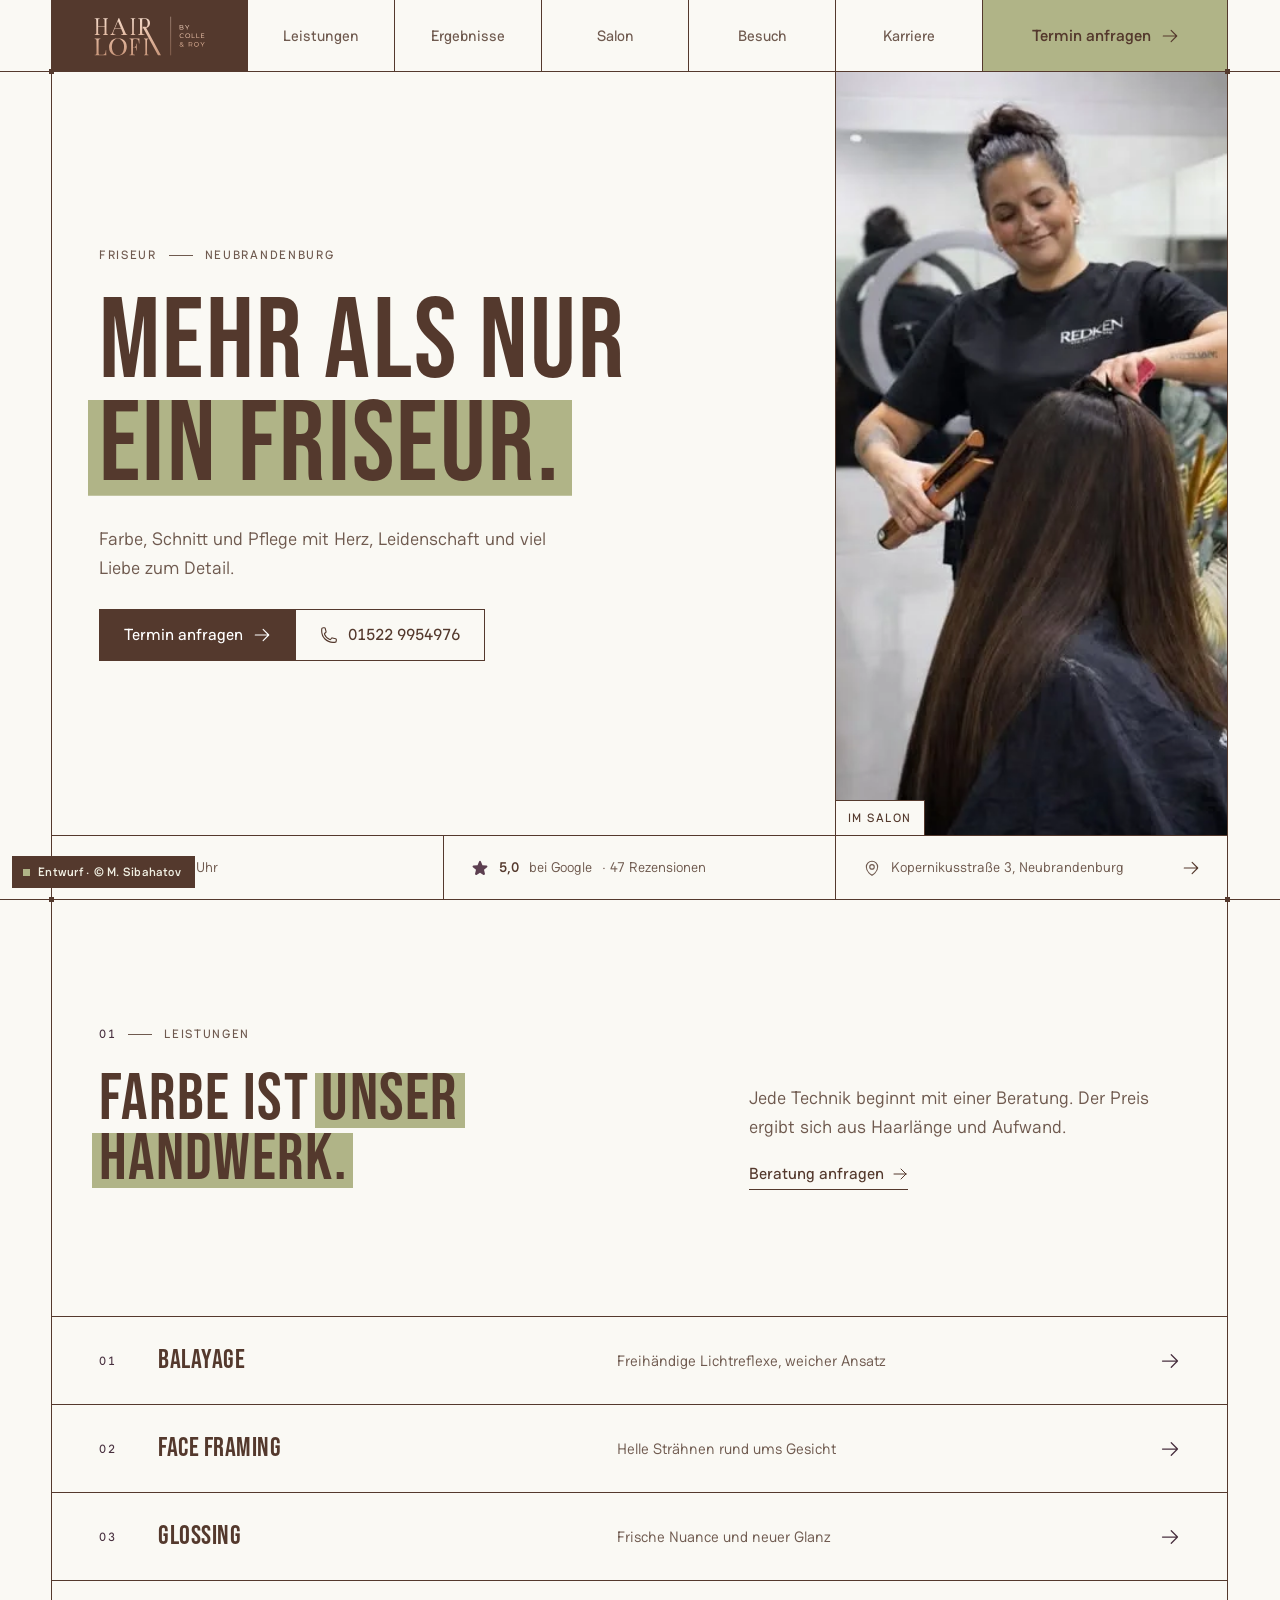
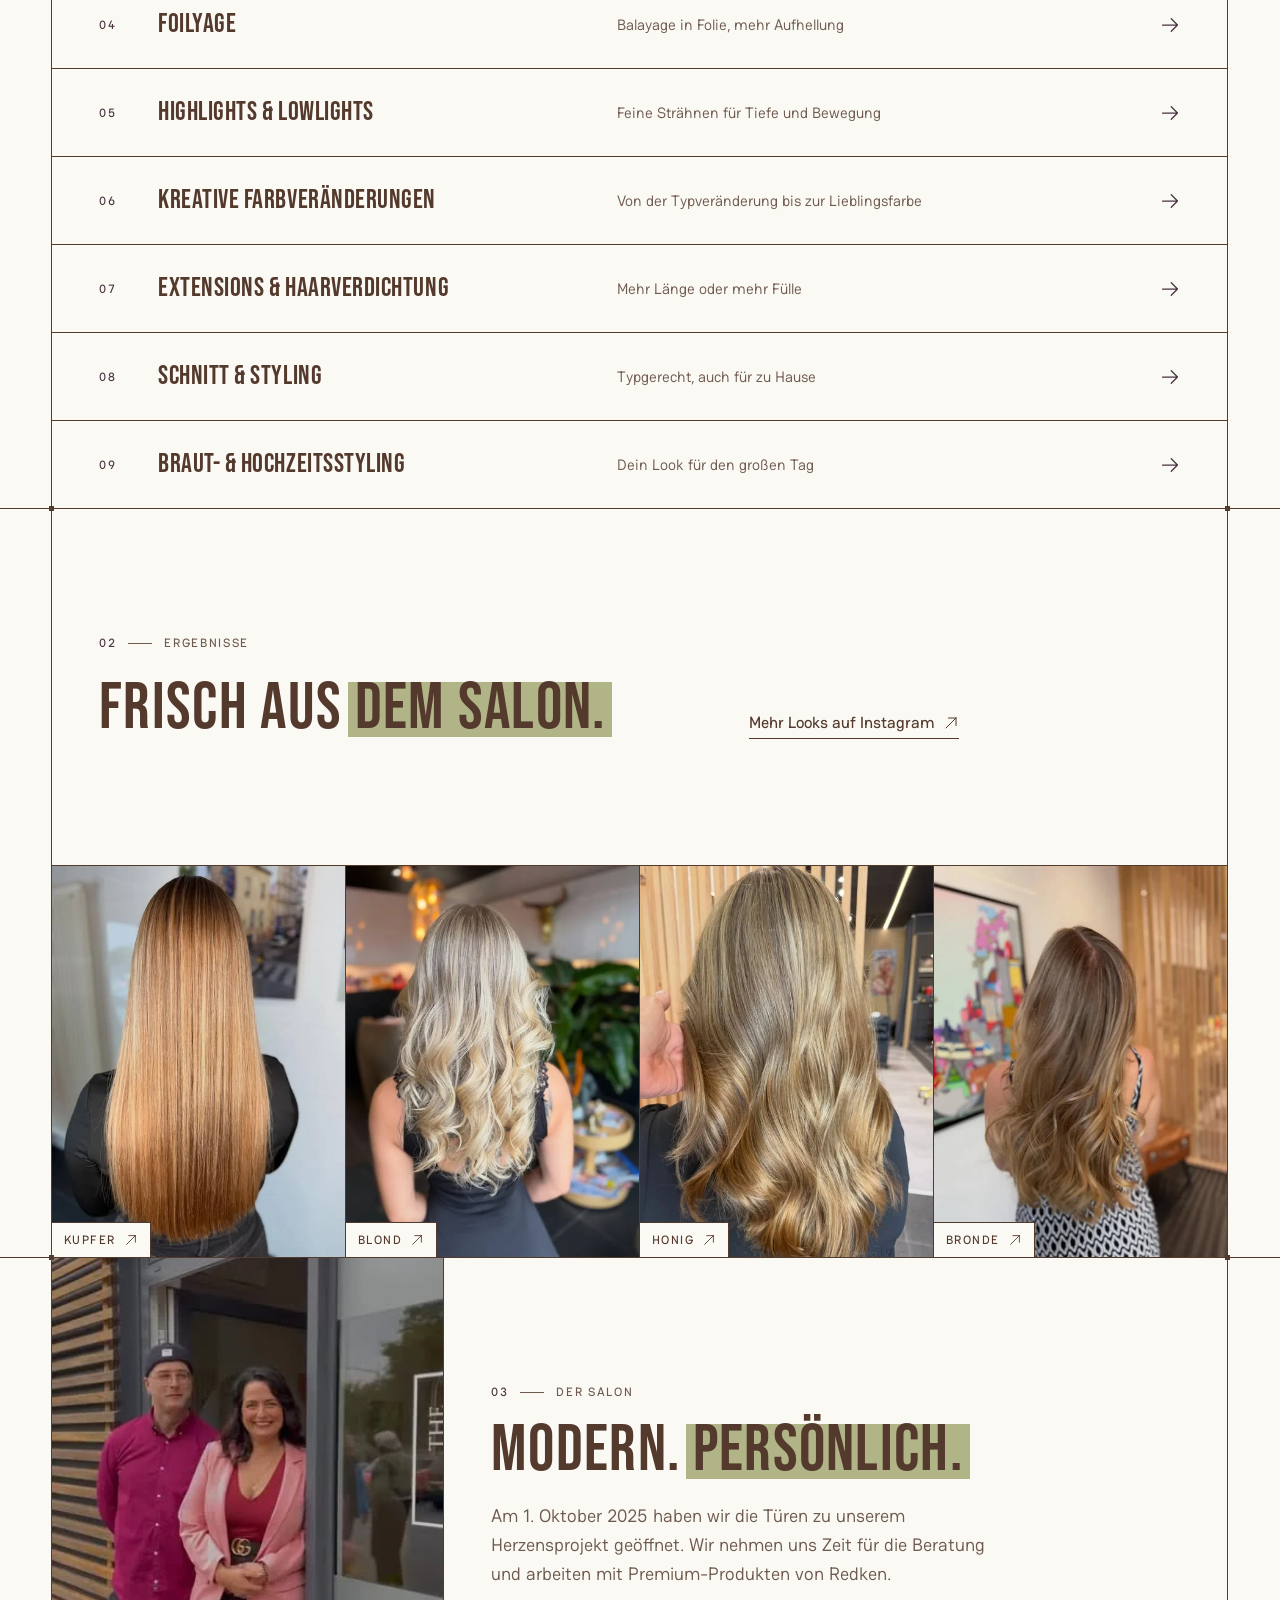
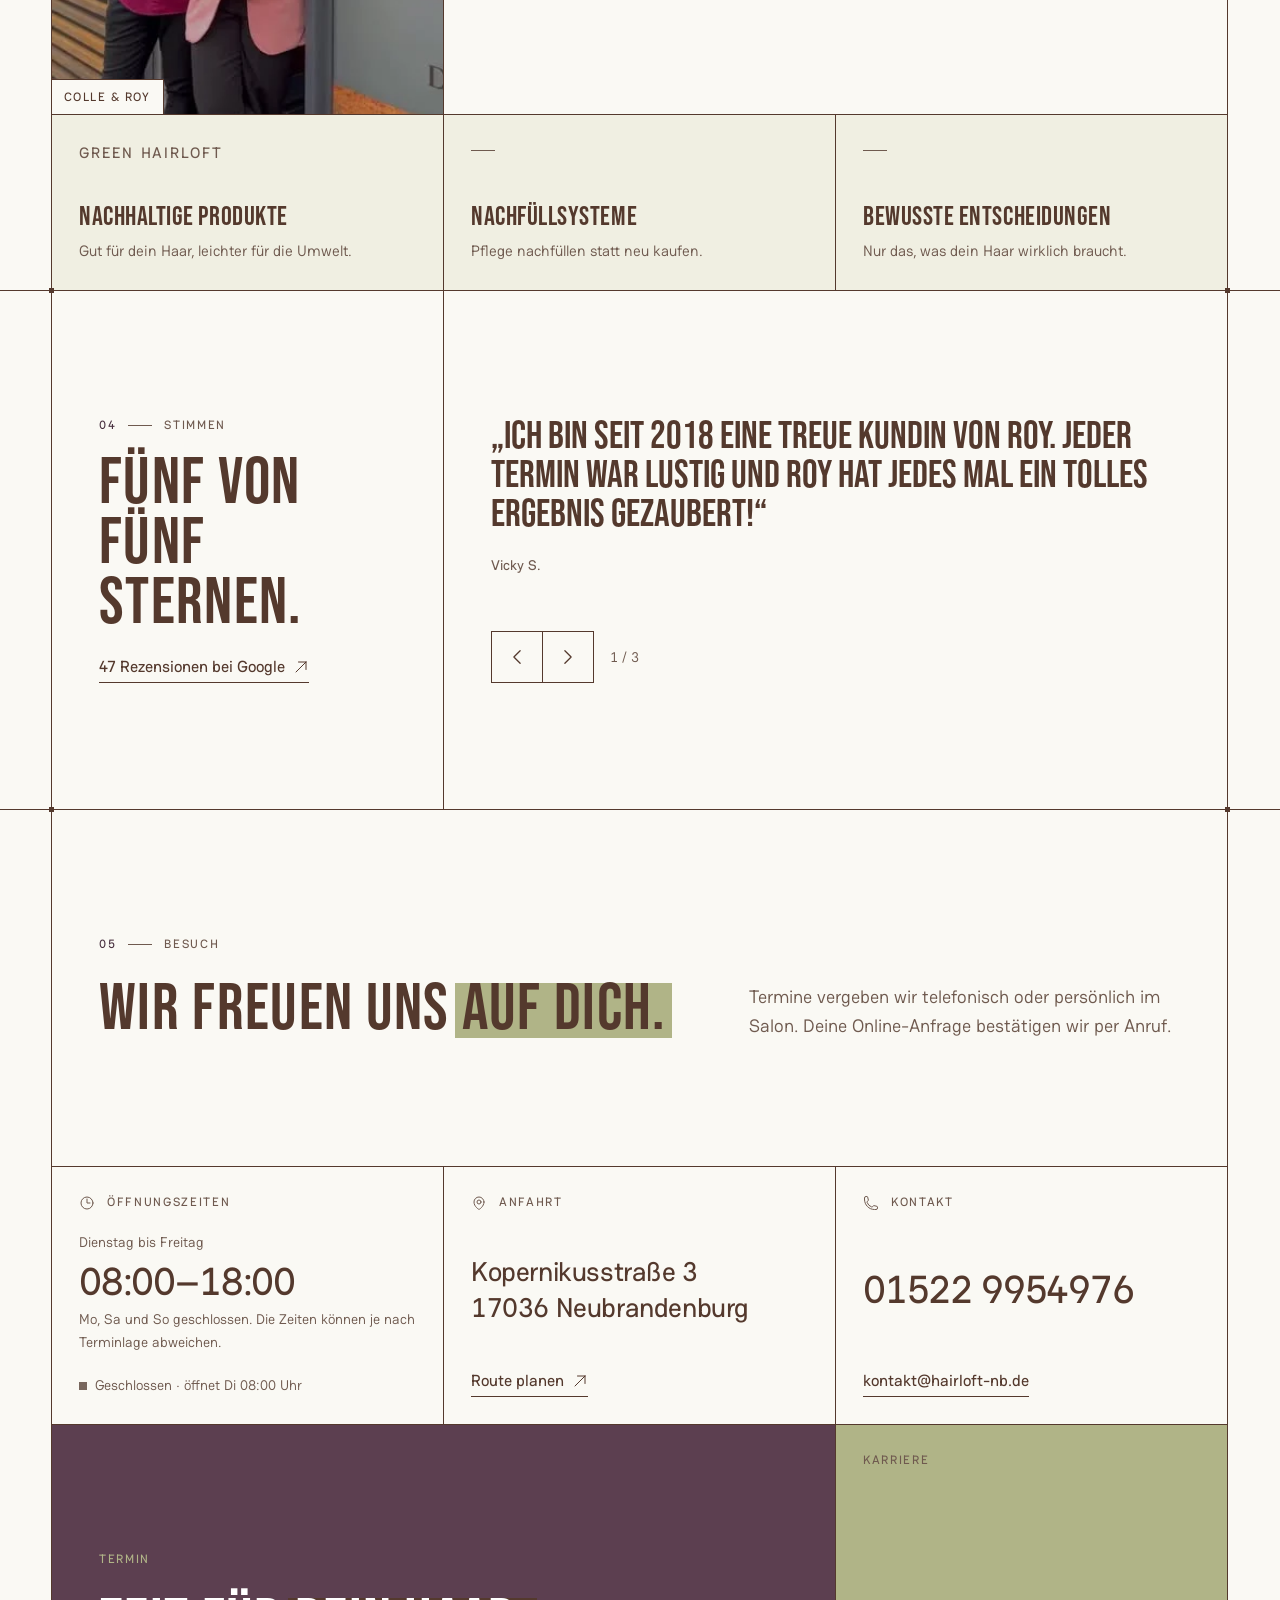
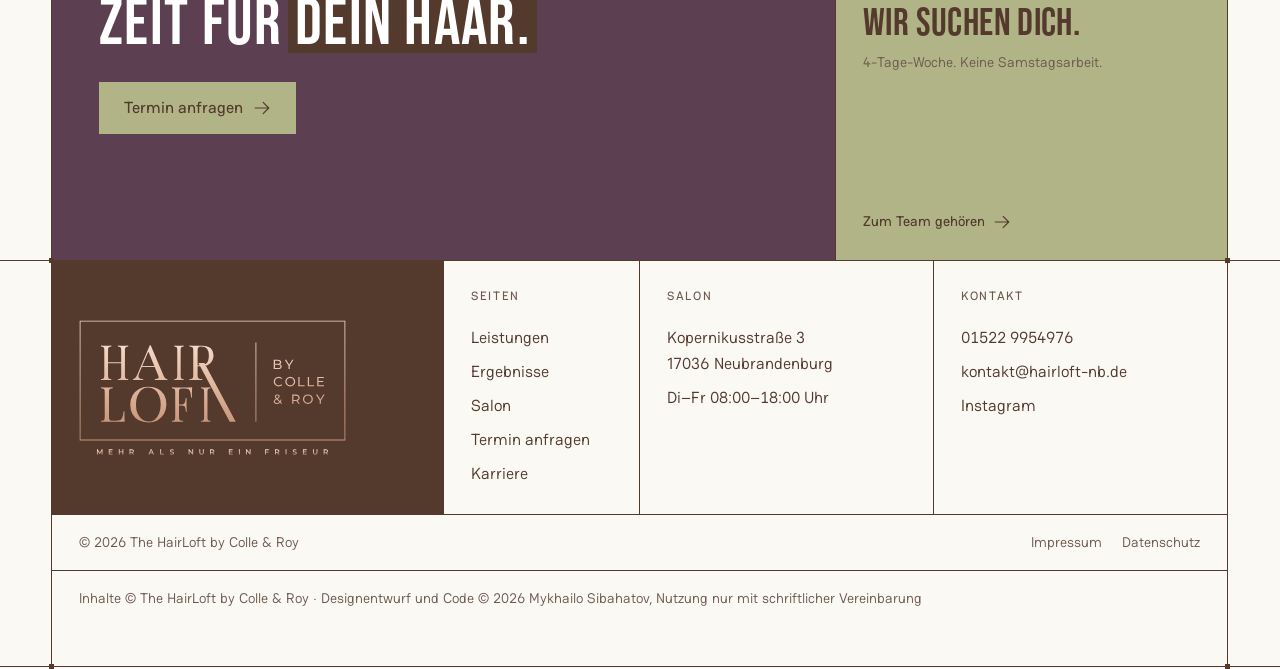
==== commit a94637da: "Muted plum, clearer ground, single solid green, tighter title line-height" ====
--- a/index.html
+++ b/index.html
@@ -19,7 +19,7 @@
 <link rel="preload" href="fonts/bebas-neue.woff2" as="font" type="font/woff2" crossorigin>
 <link rel="preload" href="fonts/haskoy-vf.woff2" as="font" type="font/woff2" crossorigin>
 <script>document.documentElement.style.setProperty('--screen', window.innerHeight + 'px');</script>
-<link rel="stylesheet" href="css/styles.css?v=11">
+<link rel="stylesheet" href="css/styles.css?v=13">
 <meta property="og:type" content="website">
 <meta property="og:title" content="The HairLoft by Colle &amp; Roy · Friseur in Neubrandenburg">
 <meta property="og:description" content="Mehr als nur ein Friseur. Individuelle Farbtechniken, typgerechtes Styling und hochwertige Haarpflege in Neubrandenburg.">
@@ -334,6 +334,6 @@
 <p class="draft-tag" aria-label="Designentwurf von Mykhailo Sibahatov, nicht zur Veröffentlichung freigegeben"><span class="draft-tag__dot" aria-hidden="true"></span>Entwurf · © M. Sibahatov</p>
 <!-- /partial:footer -->
 
-<script src="js/main.js?v=11" defer></script>
+<script src="js/main.js?v=13" defer></script>
 </body>
 </html>
--- a/css/styles.css
+++ b/css/styles.css
@@ -27,16 +27,16 @@
 :root {
   /* palette (07.10.2026, client-side picks): Pantone 11-4302 TCX Cannoli Cream, 15-0523 TCX Winter Pear,
      19-1218 TCX Potting Soil, 19-2223 TSX Plummed Depths. Pantone hides the Plummed Depths hex behind a login, so
-     --plum is an ESTIMATE (deep wine); swap in the real value there. Token names kept from the rose-gold version:
-     --rose = Winter Pear (buttons, labels on dark), --blush = Winter Pear wash (highlights), --copper = plum. */
-  --paper: #f0efe2;      /* Cannoli Cream */
-  --linen: #f7f6ee;      /* lighter cream */
-  --sand: #e4e3d0;      /* deeper cream */
-  --blush: #d6d8b9;      /* Winter Pear wash */
+     --plum is an ESTIMATE (muted mauve-plum); swap in the real value there. Token names kept from the rose-gold
+     version. Rule: one green only (Winter Pear, solid), never tinted or faded: --rose and --blush are the same value. */
+  --paper: #faf9f4;      /* page ground: clearer than Cannoli Cream, which is kept as the wash below */
+  --linen: #f0efe2;      /* Cannoli Cream (washes, hovers, disabled) */
+  --sand: #f0efe2;
+  --blush: #b0b487;      /* the one green, solid (no tints) */
   --rose: #b0b487;       /* Winter Pear */
-  --copper: #6b2140;     /* Plummed Depths (estimate) */
-  --copper-deep: #561a33;
-  --plum: #6b2140;
+  --copper: #5c3f50;     /* Plummed Depths, muted (estimate) */
+  --copper-deep: #48303f;
+  --plum: #5c3f50;
   --ink: #54392d;        /* Potting Soil */
   --ink-2: #6f5a4f;
   --ink-3: #78675d;
@@ -79,10 +79,10 @@
     --pad-lg: round(clamp(1.25rem, 0.4rem + 3.2vw, 3.5rem), 1px);
     --head-y: round(clamp(3.25rem, 1.5rem + 8vw, 9.5rem), 1px);
     --gap: round(clamp(0.875rem, 0.7rem + 0.7vw, 1.375rem), 1px);
-    --t-h1: round(clamp(3.25rem, 1.5rem + 7.2vw, 8rem), 3px);
-    --t-h2: round(clamp(2.375rem, 1.6rem + 3.2vw, 4.5rem), 3px);
+    --t-h1: round(clamp(3.25rem, 1.5rem + 7.2vw, 8rem), 6px);
+    --t-h2: round(clamp(2.375rem, 1.6rem + 3.2vw, 4.5rem), 6px);
     --t-h3: round(clamp(1.3125rem, 1.1rem + 0.8vw, 1.75rem), 3px);
-    --t-stat: round(clamp(2.75rem, 1.8rem + 3.6vw, 5.25rem), 3px);
+    --t-stat: round(clamp(2.75rem, 1.8rem + 3.6vw, 5.25rem), 6px);
     --t-stat-sm: round(clamp(1.375rem, 0.9rem + 2.2vw, 2.5rem), 3px);
     --t-big: round(clamp(1.625rem, 1.2rem + 1.7vw, 2.5rem), 3px);
     --t-lead: round(clamp(1rem, 0.96rem + 0.2vw, 1.125rem), 1px);
@@ -138,9 +138,9 @@
   letter-spacing: 0.02em;
   text-wrap: balance;
 }
-h1 { font-size: var(--t-h1); --lh: 0.94; }
-h2 { font-size: var(--t-h2); --lh: 1; }
-h3 { font-size: var(--t-h3); --lh: 1.1; }
+h1 { font-size: var(--t-h1); --lh: 0.9; }
+h2 { font-size: var(--t-h2); --lh: 0.9; }
+h3 { font-size: var(--t-h3); --lh: 1; }
 .lead { font-size: var(--t-lead); color: var(--ink-2); max-width: 31rem; }
 .small { font-size: var(--t-small); color: var(--ink-2); }
 .label {
@@ -153,7 +153,7 @@
 .label:has(> .bar:only-child) { height: 1rem; }
 /* accent words: a solid block as tall as the type, one per wrapped line */
 .hl {
-  background: linear-gradient(var(--blush), var(--blush)) 0 58% / 100% 0.86em no-repeat;
+  background: linear-gradient(var(--blush), var(--blush)) 0 56% / 100% 0.84em no-repeat;
   -webkit-box-decoration-break: clone; box-decoration-break: clone;
   padding-inline: 0.1em; margin-inline: -0.1em;
 }
@@ -265,7 +265,7 @@
 .btn--line:hover { background: var(--blush); border-color: var(--ink); color: var(--ink); }
 .btn--rose { background: var(--rose); border-color: var(--rose); color: var(--ink); }
 .btn--rose:hover { background: #fff; border-color: #fff; }
-.btn[disabled] { opacity: 0.6; cursor: default; }
+.btn[disabled] { background: var(--ink-3); border-color: var(--ink-3); cursor: default; }
 /* two buttons fused along one line */
 .actions { display: flex; flex-wrap: wrap; }
 .actions .btn + .btn { margin-left: -1px; }
@@ -350,8 +350,8 @@
 .strip__star { color: var(--copper); }
 .strip__arrow { margin-left: auto; color: var(--ink); transition: transform 0.2s; }
 a.strip:hover .strip__arrow { transform: translateX(0.25rem); }
-.stat { font-family: var(--f-display); font-size: var(--t-stat); --lh: 0.94; letter-spacing: 0.01em; }
-.stat--sm { font-size: var(--t-stat-sm); --lh: 1.04; }
+.stat { font-family: var(--f-display); font-size: var(--t-stat); --lh: 0.9; letter-spacing: 0.01em; }
+.stat--sm { font-size: var(--t-stat-sm); --lh: 0.95; }
 .stat + .small, .small + .stat { margin-top: 0.5rem; }
 
 /* ---------- Leistungen: one calm row per service ---------- */
@@ -375,8 +375,8 @@
 a.media:focus-visible .media__tag { background: var(--ink); color: #fff; }
 
 /* ---------- Salon ---------- */
-.quote { font-family: var(--f-display); font-size: var(--t-h3); --lh: 1.2; }
-.quote--lg { font-size: var(--t-big); --lh: 1.14; }
+.quote { font-family: var(--f-display); font-size: var(--t-h3); --lh: 1.04; }
+.quote--lg { font-size: var(--t-big); --lh: 1; }
 .note { justify-content: space-between; min-height: 11rem; }
 .note h3 { margin-bottom: 0.5rem; }
 .note p { font-size: 0.9375rem; color: var(--ink-2); }
@@ -396,7 +396,7 @@
 /* ---------- Besuch ---------- */
 .visit { min-height: 15rem; }
 .visit__status { display: flex; align-items: center; gap: 0.5rem; }
-.big-link { font-family: var(--f-display); font-size: var(--t-big); --lh: 1.08; transition: color 0.2s; }
+.big-link { font-family: var(--f-display); font-size: var(--t-big); --lh: 0.98; transition: color 0.2s; }
 a.big-link:hover { color: var(--copper-deep); }
 /* figures are set in the sans: the serif's hairline zero is hard to read in phone numbers */
 .big-link.num, .stat.num { font-family: var(--f-body); font-variation-settings: normal; font-weight: 500; letter-spacing: -0.03em; }
@@ -427,7 +427,8 @@
 .drop__or { color: var(--ink-2); font-size: var(--t-small); margin-left: auto; }
 .drop:hover, .drop.is-drag { background: var(--blush); }
 .drop:focus-visible { outline: none; box-shadow: inset 0 0 0 1px var(--copper); border-color: var(--copper); }
-.drop[disabled] { opacity: 0.6; cursor: default; background: var(--paper); }
+.drop[disabled] { color: var(--ink-3); cursor: default; background: var(--paper); }
+.drop[disabled] .i { color: var(--ink-3); }
 .files__hint { font-size: 0.8125rem; color: var(--ink-2); --lh: 1.4; }
 .files__list { display: flex; flex-direction: column; }
 .files__list:empty { display: none; }
@@ -450,7 +451,7 @@
 /* ---------- Page heads (inner pages) ---------- */
 .page-head { padding: var(--head-y) var(--pad-lg); gap: var(--pad); justify-content: center; }
 .steps { display: flex; flex-direction: column; counter-reset: step; }
-.steps li { display: flex; gap: 1rem; padding: 0.875rem 0; border-top: 1px solid rgba(84, 57, 45, 0.2); }
+.steps li { display: flex; gap: 1rem; padding: 0.875rem 0; border-top: 1px solid #d9d4c8; }
 .steps li:first-child { border-top: 0; padding-top: 0; }
 .steps li:last-child { padding-bottom: 0; }
 .steps li::before { counter-increment: step; content: "0" counter(step); font-size: var(--t-label); font-weight: 500; letter-spacing: 0.14em; color: var(--copper-deep); padding-top: 0.25rem; }
@@ -505,7 +506,7 @@
 /* ---------- Booking ---------- */
 .bk-cell { padding: 0; gap: 0; }
 .bk-head { position: relative; display: flex; flex-direction: column; gap: 0.5rem; padding: var(--pad) var(--pad) 1.75rem; }
-.bk-head h2 { font-size: var(--t-h3); --lh: 1.1; }
+.bk-head h2 { font-size: var(--t-h3); --lh: 1; }
 .bk-head .err { left: var(--pad); right: var(--pad); top: auto; bottom: 0.375rem; }
 .bk-body { padding: 0 var(--pad) var(--pad); display: flex; flex-direction: column; gap: var(--gap); }
 
@@ -559,7 +560,7 @@
 .sum { display: grid; grid-template-columns: auto minmax(0, 1fr); gap: 0.625rem 1.25rem; font-size: 0.9375rem; }
 .sum dt { color: var(--rose); font-size: var(--t-label); letter-spacing: 0.14em; text-transform: uppercase; padding-top: 0.25rem; }
 .sum dd { font-weight: 500; }
-.sum dd.is-empty { color: rgba(255, 255, 255, 0.45); font-weight: 400; }
+.sum dd.is-empty { color: #b9a89d; font-weight: 400; }
 .dialog .sum dt { color: var(--copper-deep); }
 
 /* ---------- Dialog ---------- */
@@ -582,11 +583,11 @@
 .perk { min-height: var(--h-perk); justify-content: space-between; }
 .stat-cell { min-height: 16rem; }
 .perk p { font-size: 0.9375rem; color: var(--ink-2); margin-top: 0.5rem; }
-.perk .step-no { margin: 0; font-family: var(--f-display); font-size: var(--t-stat); --lh: 0.94; color: var(--copper); }
+.perk .step-no { margin: 0; font-family: var(--f-display); font-size: var(--t-stat); --lh: 0.9; color: var(--copper); }
 
 /* ---------- Legal pages ---------- */
 .legal { max-width: 46rem; display: flex; flex-direction: column; gap: 1rem; color: var(--ink-2); }
-.legal h2 { font-size: var(--t-h3); color: var(--ink); margin-top: 1.25rem; --lh: 1.1; }
+.legal h2 { font-size: var(--t-h3); color: var(--ink); margin-top: 1.25rem; --lh: 1; }
 .legal a { color: var(--ink); border-bottom: 1px solid currentColor; }
 .todo { background: var(--blush); padding: 0.125rem 0.375rem; color: var(--ink); }
 
@@ -670,7 +671,7 @@
   position: fixed; left: max(.75rem, env(safe-area-inset-left)); bottom: calc(.75rem + env(safe-area-inset-bottom, 0px)); z-index: 80;
   display: inline-flex; align-items: center; gap: .5rem;
   height: 2rem; padding: 0 .85rem 0 .7rem; margin: 0;
-  background: rgba(84, 57, 45, .92); color: var(--linen);
+  background: var(--ink); color: var(--linen);
   font-size: .75rem; font-weight: 600; letter-spacing: .02em; white-space: nowrap;
   -webkit-backdrop-filter: blur(6px); backdrop-filter: blur(6px);
   pointer-events: none; user-select: none; -webkit-user-select: none;
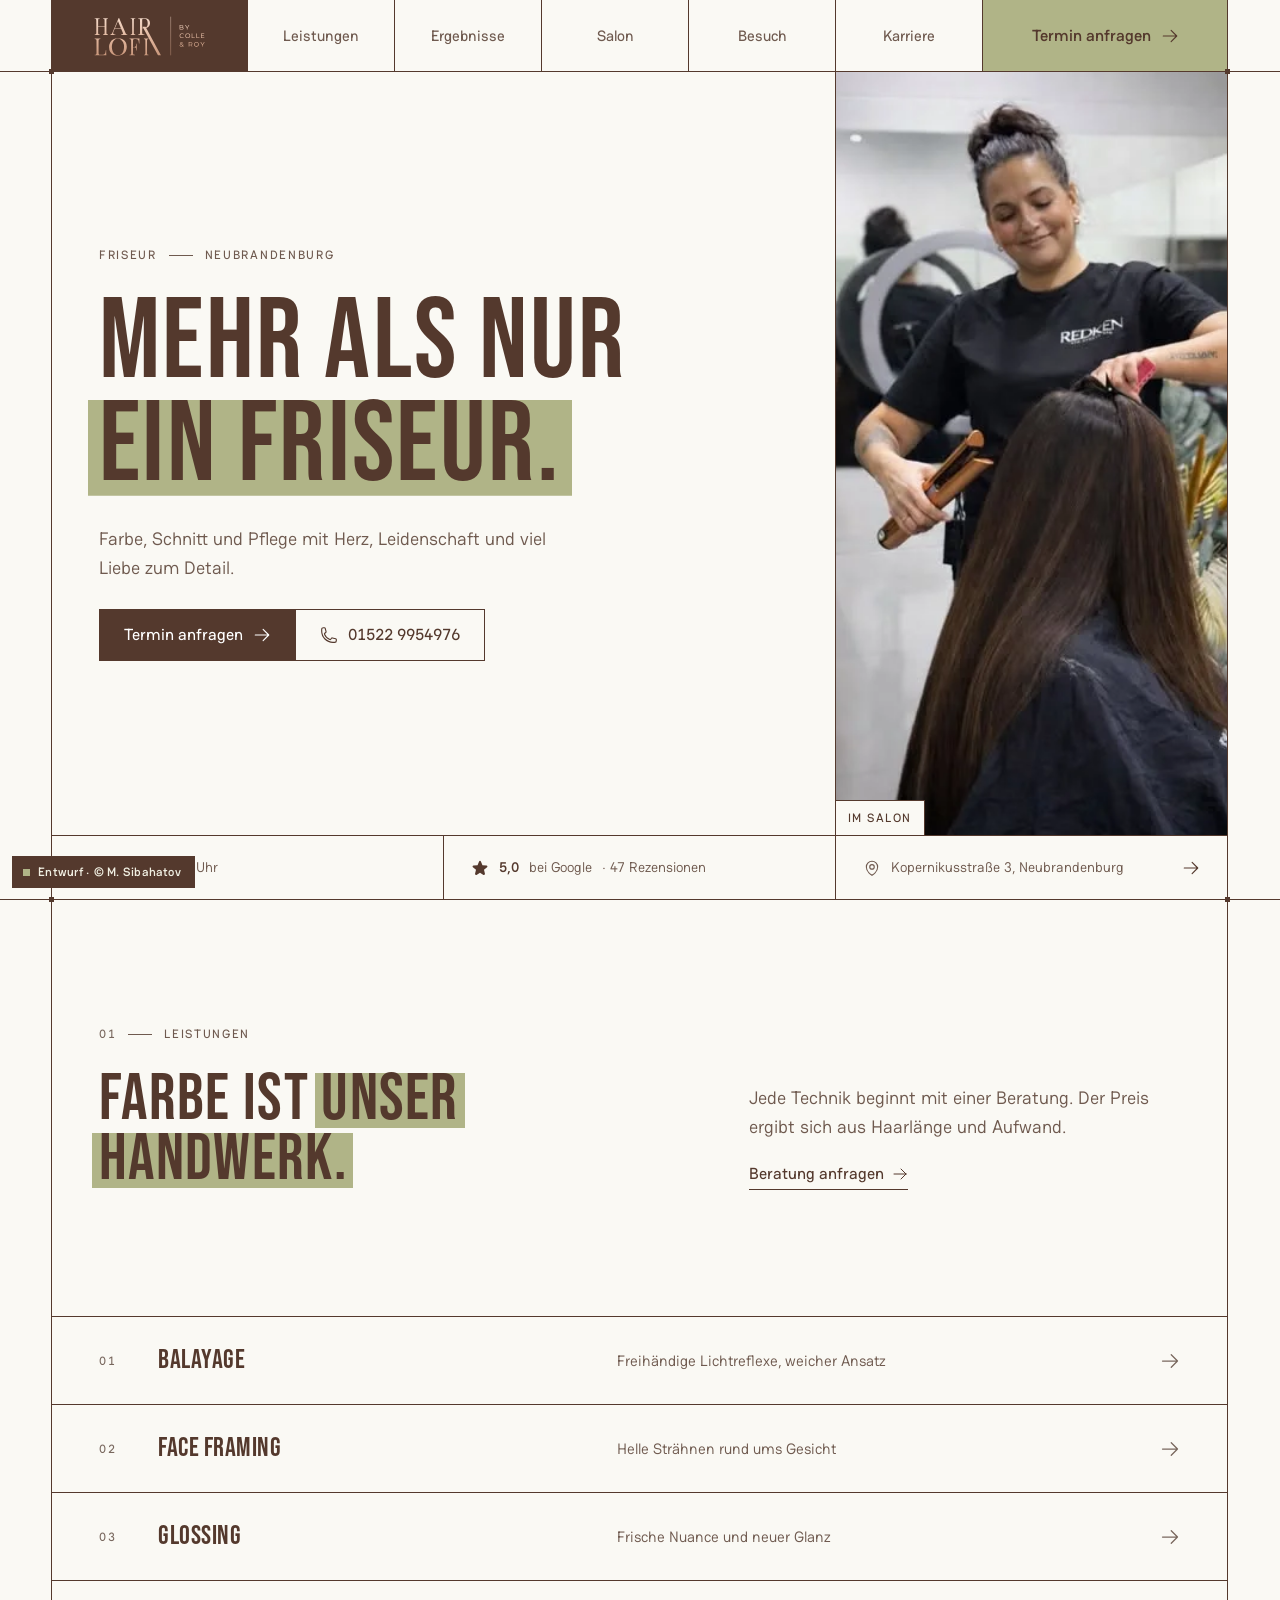
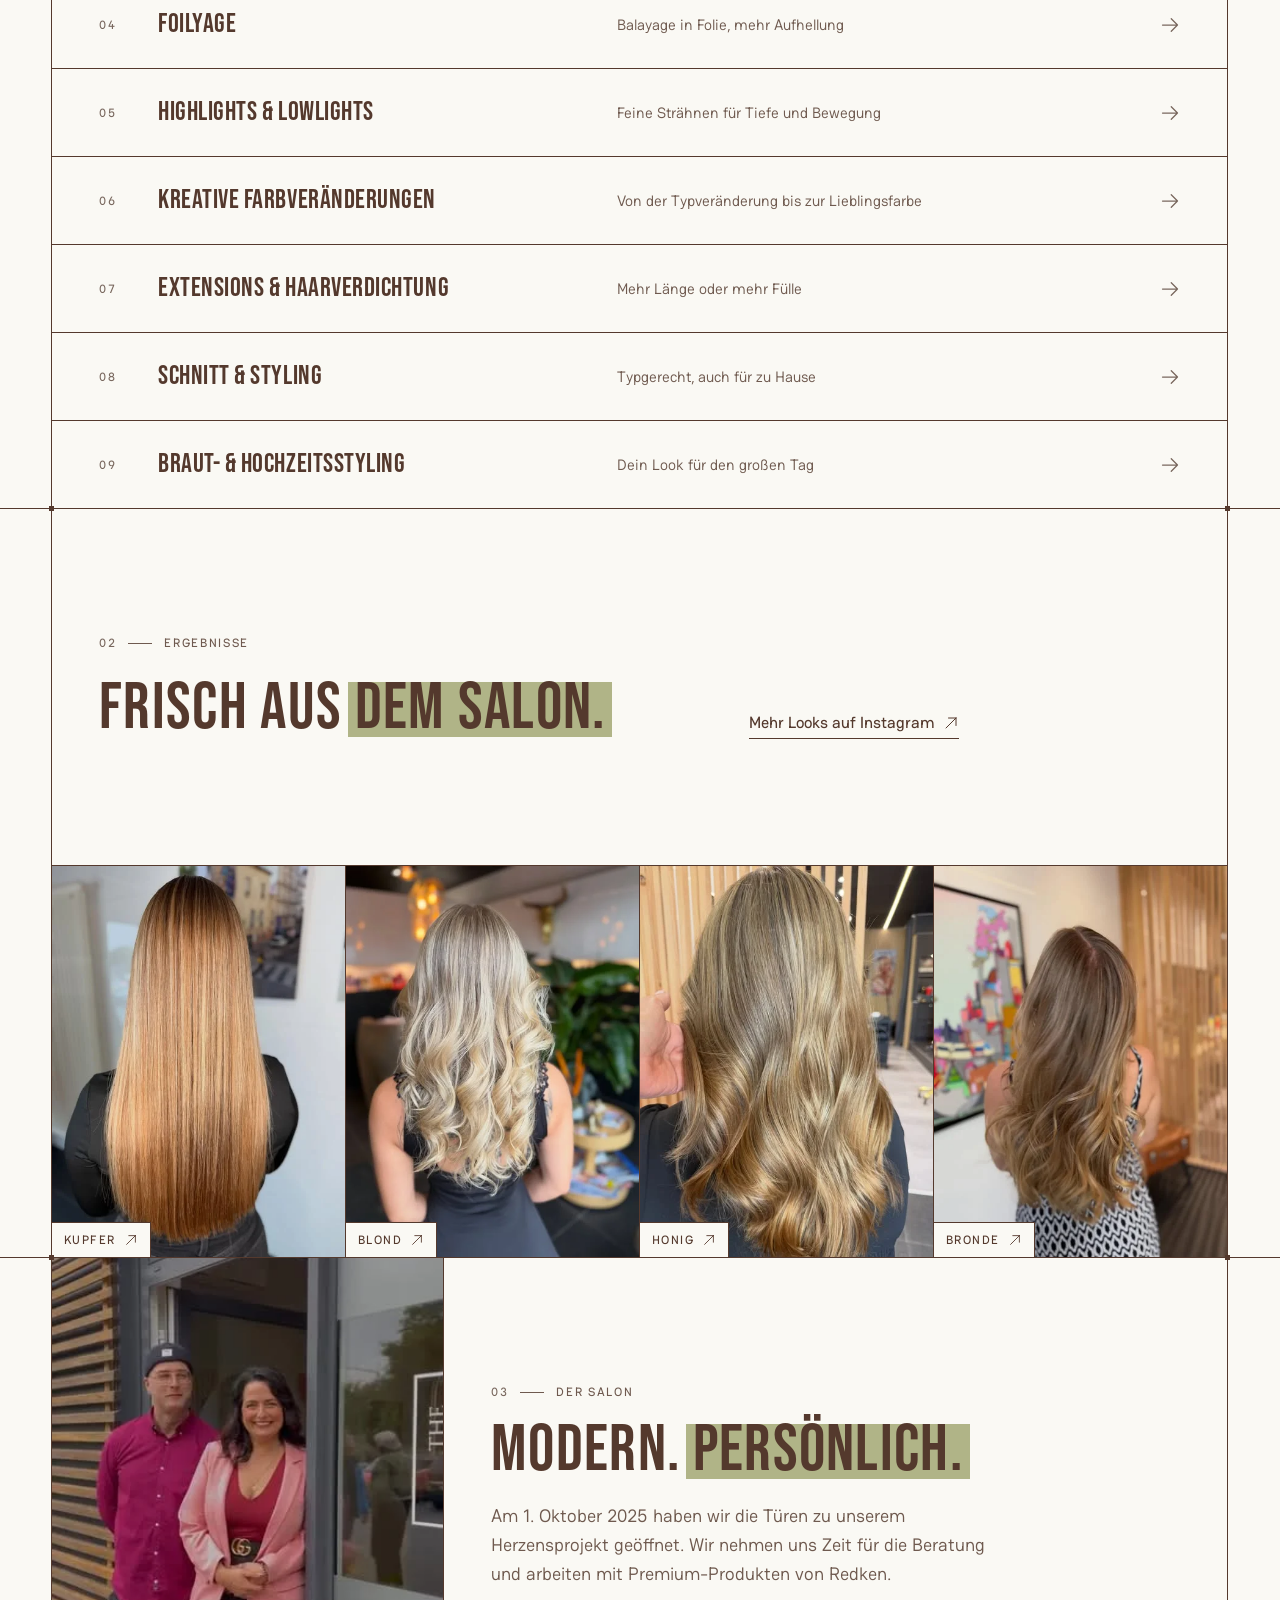
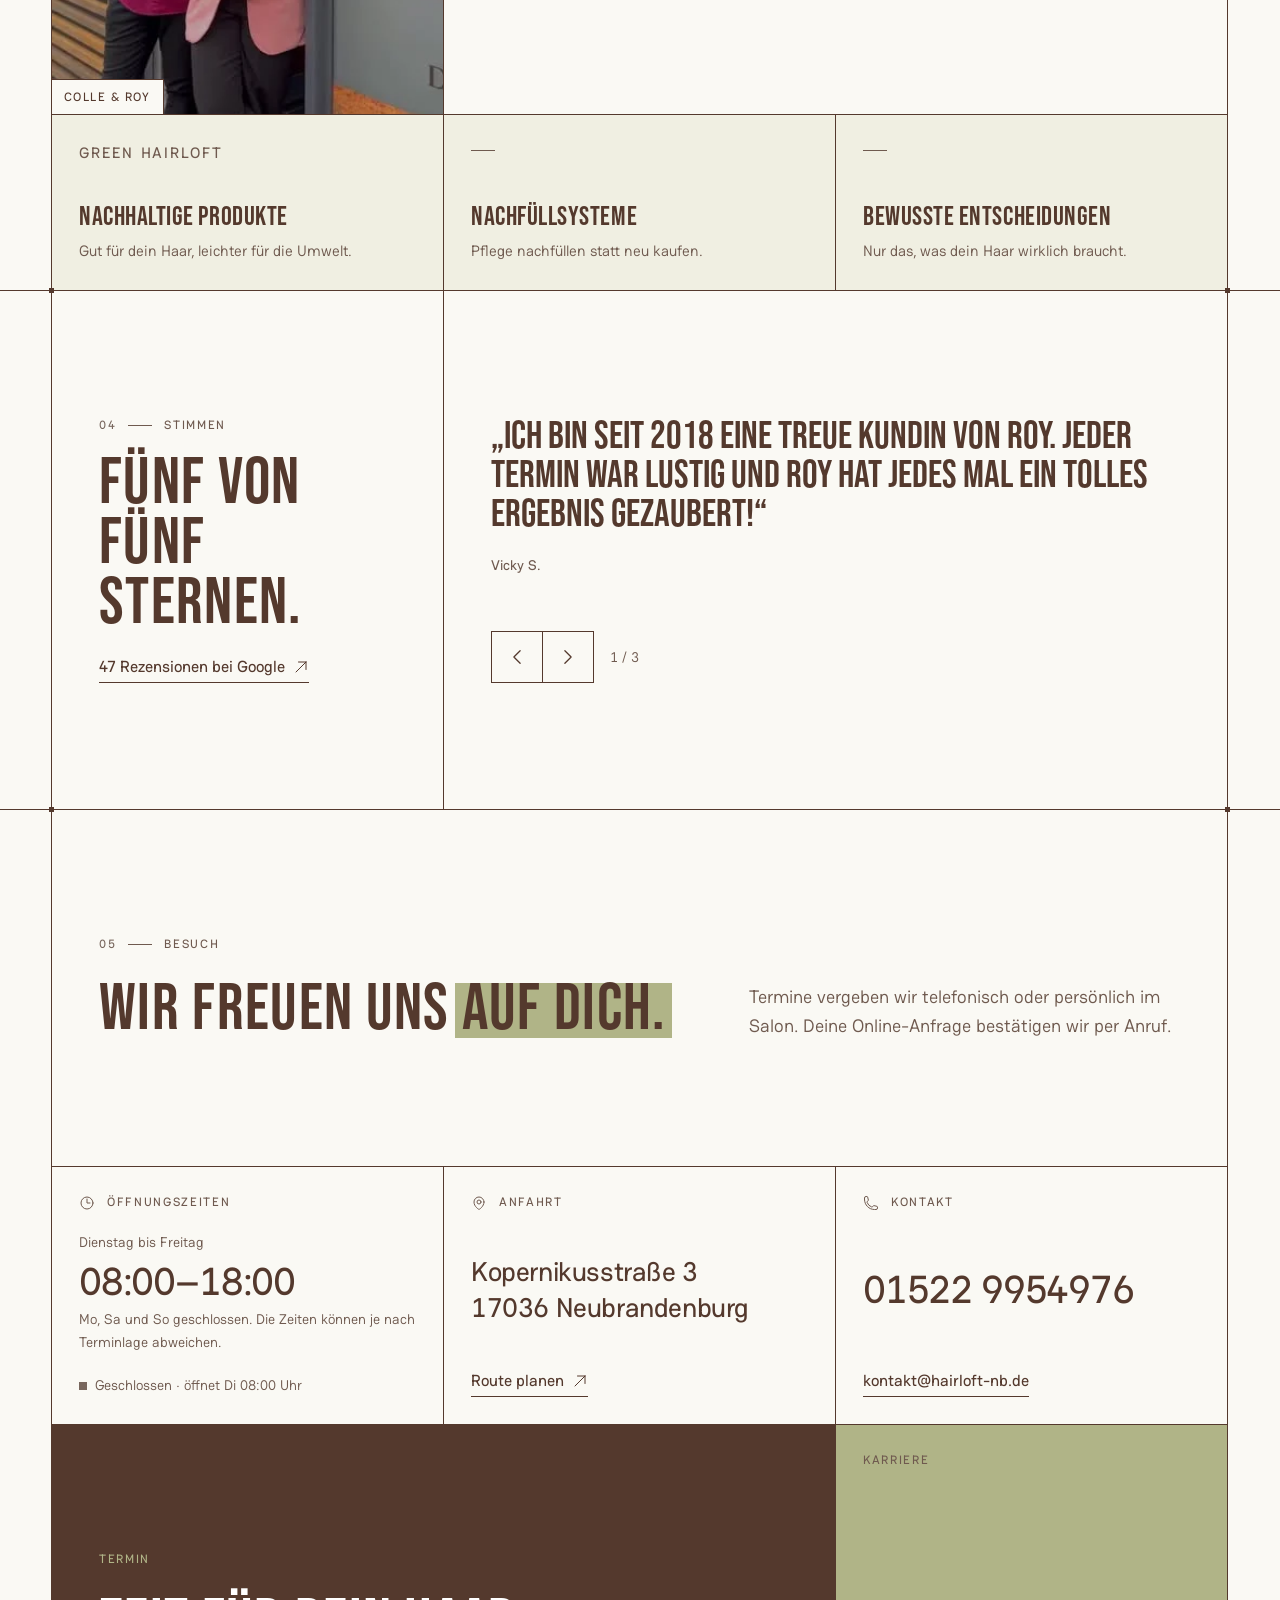
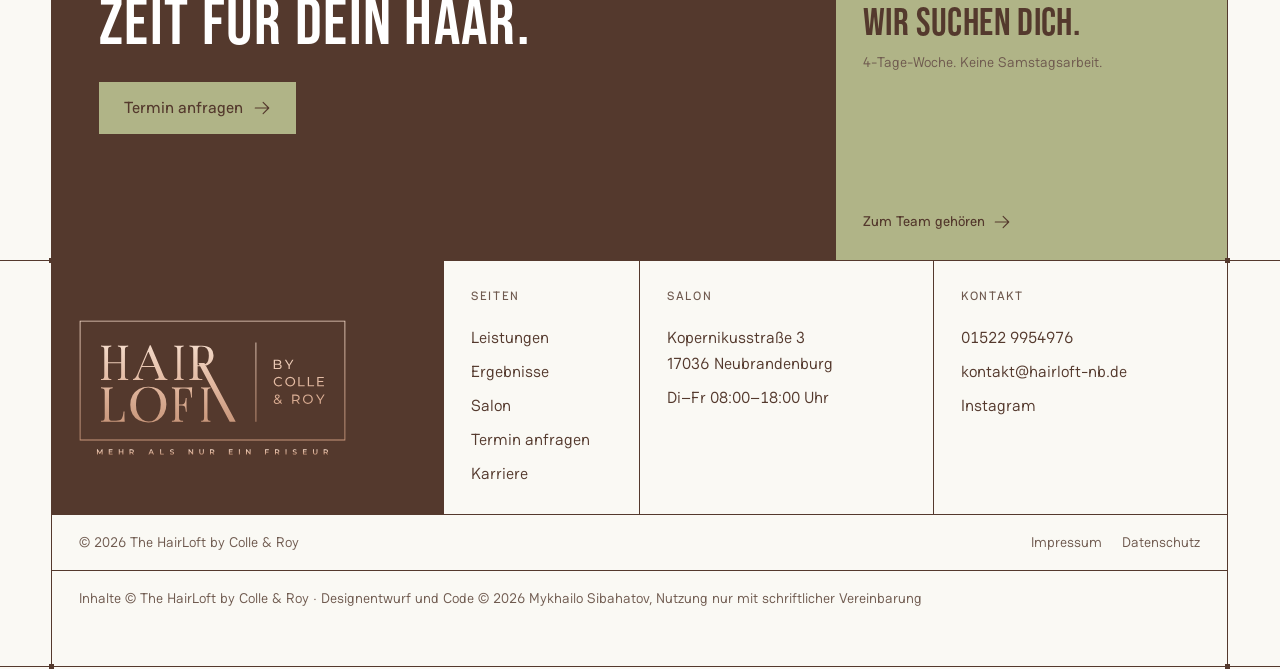
==== commit 06ac2209: "Remove plum from the palette: ink/Winter Pear only" ====
--- a/index.html
+++ b/index.html
@@ -19,7 +19,7 @@
 <link rel="preload" href="fonts/bebas-neue.woff2" as="font" type="font/woff2" crossorigin>
 <link rel="preload" href="fonts/haskoy-vf.woff2" as="font" type="font/woff2" crossorigin>
 <script>document.documentElement.style.setProperty('--screen', window.innerHeight + 'px');</script>
-<link rel="stylesheet" href="css/styles.css?v=13">
+<link rel="stylesheet" href="css/styles.css?v=14">
 <meta property="og:type" content="website">
 <meta property="og:title" content="The HairLoft by Colle &amp; Roy · Friseur in Neubrandenburg">
 <meta property="og:description" content="Mehr als nur ein Friseur. Individuelle Farbtechniken, typgerechtes Styling und hochwertige Haarpflege in Neubrandenburg.">
@@ -270,7 +270,7 @@
           <a class="big-link num" href="tel:+4915229954976">01522 9954976</a>
           <div><a class="link" href="mailto:kontakt@hairloft-nb.de"><span>kontakt@hairloft-nb.de</span></a></div>
         </div>
-        <div class="cell cell--plum cta c-8 t-12">
+        <div class="cell cell--ink cta c-8 t-12">
           <p class="label"><span>Termin</span></p>
           <h2>Zeit für <span class="hl">dein Haar.</span></h2>
           <a class="btn btn--rose" href="termin.html"><span>Termin anfragen</span><svg class="i i--go"><use href="#i-arrow-right"/></svg></a>
@@ -334,6 +334,6 @@
 <p class="draft-tag" aria-label="Designentwurf von Mykhailo Sibahatov, nicht zur Veröffentlichung freigegeben"><span class="draft-tag__dot" aria-hidden="true"></span>Entwurf · © M. Sibahatov</p>
 <!-- /partial:footer -->
 
-<script src="js/main.js?v=13" defer></script>
+<script src="js/main.js?v=14" defer></script>
 </body>
 </html>
--- a/css/styles.css
+++ b/css/styles.css
@@ -26,17 +26,13 @@
 /* ---------- Tokens ---------- */
 :root {
   /* palette (07.10.2026, client-side picks): Pantone 11-4302 TCX Cannoli Cream, 15-0523 TCX Winter Pear,
-     19-1218 TCX Potting Soil, 19-2223 TSX Plummed Depths. Pantone hides the Plummed Depths hex behind a login, so
-     --plum is an ESTIMATE (muted mauve-plum); swap in the real value there. Token names kept from the rose-gold
-     version. Rule: one green only (Winter Pear, solid), never tinted or faded: --rose and --blush are the same value. */
+     19-1218 TCX Potting Soil. Plummed Depths was dropped again on 08.10.2026: no plum anywhere. Token names kept
+     from the rose-gold version. Rule: one green only (Winter Pear, solid), never tinted or faded: --rose and --blush are the same value. */
   --paper: #faf9f4;      /* page ground: clearer than Cannoli Cream, which is kept as the wash below */
   --linen: #f0efe2;      /* Cannoli Cream (washes, hovers, disabled) */
   --sand: #f0efe2;
   --blush: #b0b487;      /* the one green, solid (no tints) */
   --rose: #b0b487;       /* Winter Pear */
-  --copper: #5c3f50;     /* Plummed Depths, muted (estimate) */
-  --copper-deep: #48303f;
-  --plum: #5c3f50;
   --ink: #54392d;        /* Potting Soil */
   --ink-2: #6f5a4f;
   --ink-3: #78675d;
@@ -113,7 +109,7 @@
 button, input, textarea { font: inherit; color: inherit; }
 button { background: none; border: 0; padding: 0; cursor: pointer; border-radius: 0; }
 fieldset { border: 0; margin: 0; padding: 0; min-inline-size: 0; }
-:focus-visible { outline: 2px solid var(--copper); outline-offset: 2px; }
+:focus-visible { outline: 2px solid var(--ink); outline-offset: 2px; }
 ::selection { background: var(--rose); color: var(--ink); }
 
 .sprite { position: absolute; width: 0; height: 0; overflow: hidden; }
@@ -148,7 +144,7 @@
   font-size: var(--t-label); font-weight: 500; --lh: 1.34;
   letter-spacing: 0.14em; text-transform: uppercase; color: var(--ink-2);
 }
-.label .no { color: var(--copper-deep); font-variant-numeric: tabular-nums; }
+.label .no { color: var(--ink-3); font-variant-numeric: tabular-nums; }
 .label .bar { width: 1.5rem; height: 1px; background: currentColor; }
 .label:has(> .bar:only-child) { height: 1rem; }
 /* accent words: a solid block as tall as the type, one per wrapped line */
@@ -162,7 +158,7 @@
   border-bottom: 1px solid var(--line); padding-bottom: 0.125rem; transition: color 0.2s, border-color 0.2s;
 }
 .link .i { width: 1rem; height: 1rem; transition: transform 0.2s; }
-.link:hover { color: var(--copper-deep); border-color: var(--copper-deep); }
+.link:hover { color: var(--ink-3); border-color: var(--ink-3); }
 .link:hover .i { transform: translateX(0.1875rem); }
 .num { font-variant-numeric: tabular-nums; }
 
@@ -224,8 +220,6 @@
 a.cell:hover { background: var(--linen); }
 a.cell--blush:hover { background: var(--rose); }
 a.cell--ink:hover { background: #6a4a3c; }
-.cell--plum { background: var(--plum); color: #fff; }
-.cell--plum .label, .cell--plum .small, .cell--plum .lead { color: var(--rose); }
 .go { display: inline-flex; align-items: center; gap: 0.5rem; font-size: var(--t-small); font-weight: 500; }
 .go .i { width: 1.125rem; height: 1.125rem; transition: transform 0.2s; }
 a.cell:hover .go .i { transform: translateX(0.25rem); }
@@ -259,13 +253,13 @@
   transition: background-color 0.2s, border-color 0.2s, color 0.2s;
 }
 .btn .i { width: 1.125rem; height: 1.125rem; transition: transform 0.2s; }
-.btn:hover { background: var(--copper-deep); border-color: var(--copper-deep); }
+.btn:hover { background: var(--rose); border-color: var(--rose); color: var(--ink); }
 .btn:hover .i--go { transform: translateX(0.1875rem); }
 .btn--line { background: var(--paper); color: var(--ink); }
 .btn--line:hover { background: var(--blush); border-color: var(--ink); color: var(--ink); }
 .btn--rose { background: var(--rose); border-color: var(--rose); color: var(--ink); }
 .btn--rose:hover { background: #fff; border-color: #fff; }
-.btn[disabled] { background: var(--ink-3); border-color: var(--ink-3); cursor: default; }
+.btn[disabled] { background: var(--ink-3); border-color: var(--ink-3); color: #fff; cursor: default; }
 /* two buttons fused along one line */
 .actions { display: flex; flex-wrap: wrap; }
 .actions .btn + .btn { margin-left: -1px; }
@@ -323,7 +317,7 @@
   border-right: 1px solid var(--line); border-bottom: 1px solid var(--line);
   font-family: var(--f-display); font-size: 1.75rem; --lh: 1;
 }
-.menu__row .i { color: var(--copper-deep); }
+.menu__row .i { color: var(--ink-3); }
 .menu__row[aria-current="page"] { background: var(--blush); }
 /* the free space of the sheet: carries the opening status at its foot */
 .menu__space { flex: 1 1 auto; display: flex; align-items: flex-end; gap: 0.625rem; min-height: 3.5rem; padding: 1rem var(--pad-lg); border-right: 1px solid var(--line); border-bottom: 1px solid var(--line); background: var(--linen); font-size: var(--t-small); color: var(--ink-2); }
@@ -347,7 +341,7 @@
 .strip { flex-direction: row; align-items: center; gap: 0.625rem; height: 4rem; padding-block: 0; font-size: var(--t-small); color: var(--ink-2); white-space: nowrap; overflow: hidden; }
 .strip strong { font-weight: 600; color: var(--ink); }
 .strip .i { width: 1.125rem; height: 1.125rem; }
-.strip__star { color: var(--copper); }
+.strip__star { color: var(--ink); }
 .strip__arrow { margin-left: auto; color: var(--ink); transition: transform 0.2s; }
 a.strip:hover .strip__arrow { transform: translateX(0.25rem); }
 .stat { font-family: var(--f-display); font-size: var(--t-stat); --lh: 0.9; letter-spacing: 0.01em; }
@@ -356,10 +350,10 @@
 
 /* ---------- Leistungen: one calm row per service ---------- */
 .row { flex-direction: row; align-items: center; gap: var(--pad); min-height: 5.5rem; padding: 1rem var(--pad-lg); }
-.row__no { flex: none; width: 2rem; font-size: var(--t-label); font-weight: 500; letter-spacing: 0.14em; color: var(--copper-deep); font-variant-numeric: tabular-nums; }
+.row__no { flex: none; width: 2rem; font-size: var(--t-label); font-weight: 500; letter-spacing: 0.14em; color: var(--ink-3); font-variant-numeric: tabular-nums; }
 .row h3 { flex: 0 0 40%; }
 .row p { flex: 1 1 0; min-width: 0; font-size: 0.9375rem; color: var(--ink-2); }
-.row > .i { color: var(--copper-deep); transition: transform 0.2s; }
+.row > .i { color: var(--ink-3); transition: transform 0.2s; }
 a.row:hover > .i { transform: translateX(0.25rem); }
 
 /* ---------- Photos: plain hover, no zoom ---------- */
@@ -380,7 +374,7 @@
 .note { justify-content: space-between; min-height: 11rem; }
 .note h3 { margin-bottom: 0.5rem; }
 .note p { font-size: 0.9375rem; color: var(--ink-2); }
-.note > .i { color: var(--copper-deep); }
+.note > .i { color: var(--ink-3); }
 
 /* ---------- Stimmen: one quote at a time; all three share one box, so nothing jumps ---------- */
 .quotes { display: grid; max-width: 44rem; }
@@ -397,7 +391,7 @@
 .visit { min-height: 15rem; }
 .visit__status { display: flex; align-items: center; gap: 0.5rem; }
 .big-link { font-family: var(--f-display); font-size: var(--t-big); --lh: 0.98; transition: color 0.2s; }
-a.big-link:hover { color: var(--copper-deep); }
+a.big-link:hover { color: var(--ink-3); }
 /* figures are set in the sans: the serif's hairline zero is hard to read in phone numbers */
 .big-link.num, .stat.num { font-family: var(--f-body); font-variation-settings: normal; font-weight: 500; letter-spacing: -0.03em; }
 .addr { font-size: var(--t-h3); font-weight: 500; --lh: 1.3; letter-spacing: -0.015em; }
@@ -410,7 +404,7 @@
 .foot__logo img { height: 8.5rem; width: auto; max-width: 100%; object-fit: contain; object-position: left center; }
 .foot__list { display: flex; flex-direction: column; gap: 0.5rem; }
 .foot__list a { transition: color 0.2s; }
-.foot__list a:hover { color: var(--copper-deep); }
+.foot__list a:hover { color: var(--ink-3); }
 .foot__base { flex-direction: row; flex-wrap: wrap; justify-content: space-between; align-items: center; gap: 0.5rem 1.5rem; padding-block: 1rem; font-size: var(--t-small); color: var(--ink-2); }
 .foot__base nav { display: flex; gap: 1.25rem; }
 .foot__base a:hover { color: var(--ink); }
@@ -422,11 +416,11 @@
   background: var(--paper); color: var(--ink); border: 1px solid var(--line); text-align: left; cursor: pointer;
   transition: background-color 0.2s, box-shadow 0.2s, border-color 0.2s;
 }
-.drop .i { width: 1.125rem; height: 1.125rem; flex: none; color: var(--copper); }
+.drop .i { width: 1.125rem; height: 1.125rem; flex: none; color: var(--ink); }
 .drop__cta { font-weight: 500; }
 .drop__or { color: var(--ink-2); font-size: var(--t-small); margin-left: auto; }
 .drop:hover, .drop.is-drag { background: var(--blush); }
-.drop:focus-visible { outline: none; box-shadow: inset 0 0 0 1px var(--copper); border-color: var(--copper); }
+.drop:focus-visible { outline: none; box-shadow: inset 0 0 0 1px var(--ink); border-color: var(--ink); }
 .drop[disabled] { color: var(--ink-3); cursor: default; background: var(--paper); }
 .drop[disabled] .i { color: var(--ink-3); }
 .files__hint { font-size: 0.8125rem; color: var(--ink-2); --lh: 1.4; }
@@ -446,7 +440,7 @@
 }
 .file__x .i { color: var(--ink); }
 .file__x:hover { background: var(--blush); }
-.file__x:focus-visible { outline: none; box-shadow: inset 0 0 0 1px var(--copper); }
+.file__x:focus-visible { outline: none; box-shadow: inset 0 0 0 1px var(--ink); }
 
 /* ---------- Page heads (inner pages) ---------- */
 .page-head { padding: var(--head-y) var(--pad-lg); gap: var(--pad); justify-content: center; }
@@ -454,7 +448,7 @@
 .steps li { display: flex; gap: 1rem; padding: 0.875rem 0; border-top: 1px solid #d9d4c8; }
 .steps li:first-child { border-top: 0; padding-top: 0; }
 .steps li:last-child { padding-bottom: 0; }
-.steps li::before { counter-increment: step; content: "0" counter(step); font-size: var(--t-label); font-weight: 500; letter-spacing: 0.14em; color: var(--copper-deep); padding-top: 0.25rem; }
+.steps li::before { counter-increment: step; content: "0" counter(step); font-size: var(--t-label); font-weight: 500; letter-spacing: 0.14em; color: var(--ink-3); padding-top: 0.25rem; }
 
 /* ---------- Forms: custom controls, one height, no jumps on errors ---------- */
 .field { position: relative; display: flex; flex-direction: column; gap: 0.4375rem; }
@@ -469,7 +463,7 @@
 textarea.input { height: auto; min-height: 7.5rem; padding-block: 0.875rem; resize: vertical; }
 .input::placeholder { color: var(--ink-3); }
 .input:hover { background: var(--linen); }
-.input:focus { outline: none; background: var(--paper); box-shadow: inset 0 0 0 1px var(--copper); border-color: var(--copper); }
+.input:focus { outline: none; background: var(--paper); box-shadow: inset 0 0 0 1px var(--ink); border-color: var(--ink); }
 .input.is-invalid { border-color: var(--err); box-shadow: inset 0 0 0 1px var(--err); }
 /* the message sits in the row gap, so the form never grows */
 .err {
@@ -488,7 +482,7 @@
 .check__box .i { width: 1rem; height: 1rem; stroke-width: 2; color: #fff; opacity: 0; }
 .check input:checked + .check__box { background: var(--ink); }
 .check input:checked + .check__box .i { opacity: 1; }
-.check input:focus-visible + .check__box { outline: 2px solid var(--copper); outline-offset: 2px; }
+.check input:focus-visible + .check__box { outline: 2px solid var(--ink); outline-offset: 2px; }
 .check.has-error .check__box { border-color: var(--err); box-shadow: inset 0 0 0 1px var(--err); }
 .check a { color: var(--ink); border-bottom: 1px solid currentColor; }
 
@@ -501,7 +495,7 @@
 .seg span { display: flex; align-items: center; justify-content: center; height: var(--ctl-h); padding-inline: 0.375rem; background: var(--paper); border-right: 1px solid var(--line); border-bottom: 1px solid var(--line); font-weight: 500; text-align: center; --lh: 1.2; transition: background-color 0.15s, color 0.15s; }
 .seg label:hover span { background: var(--linen); }
 .seg input:checked + span { background: var(--ink); color: #fff; }
-.seg input:focus-visible + span { outline: 2px solid var(--copper); outline-offset: -4px; }
+.seg input:focus-visible + span { outline: 2px solid var(--ink); outline-offset: -4px; }
 
 /* ---------- Booking ---------- */
 .bk-cell { padding: 0; gap: 0; }
@@ -520,7 +514,7 @@
 .opt:hover .opt__row { background: var(--linen); }
 .opt input:checked + .opt__row { background: var(--blush); font-weight: 600; }
 .opt input:checked + .opt__row .opt__box { background: var(--ink); box-shadow: inset 0 0 0 3px var(--blush); }
-.opt input:focus-visible + .opt__row { outline: 2px solid var(--copper); outline-offset: -3px; }
+.opt input:focus-visible + .opt__row { outline: 2px solid var(--ink); outline-offset: -3px; }
 
 /* calendar: a grid inside the grid */
 .cal { --day: calc((100cqw - 1px) / 7); display: grid; grid-template-columns: repeat(7, var(--day)); }
@@ -533,13 +527,13 @@
 .cal__day { position: relative; height: 2.75rem; font-variant-numeric: tabular-nums; font-weight: 500; transition: background-color 0.15s, color 0.15s; }
 .cal__day:hover:not([disabled]) { background: var(--blush); }
 .cal__day[disabled] { background: var(--linen); color: #c3b6ad; font-weight: 400; cursor: default; }
-.cal__day.is-today::after { content: ""; position: absolute; left: 50%; bottom: 0.3125rem; width: 0.3125rem; height: 0.3125rem; margin-left: -0.15625rem; background: var(--copper); }
+.cal__day.is-today::after { content: ""; position: absolute; left: 50%; bottom: 0.3125rem; width: 0.3125rem; height: 0.3125rem; margin-left: -0.15625rem; background: var(--ink); }
 .cal__day[aria-pressed="true"] { background: var(--ink); color: #fff; }
 .cal__day:focus-visible, .cal__nav:focus-visible { outline-offset: -3px; z-index: 1; }
 .cal__legend { display: flex; flex-wrap: wrap; gap: 0.375rem 1.25rem; font-size: 0.8125rem; color: var(--ink-2); }
 .cal__legend span { display: inline-flex; align-items: center; gap: 0.5rem; }
 .cal__legend i { width: 0.625rem; height: 0.625rem; border: 1px solid var(--line); background: var(--linen); }
-.cal__legend .lg-today i { background: var(--copper); border-color: var(--copper); }
+.cal__legend .lg-today i { background: var(--ink); border-color: var(--ink); }
 
 /* time slots */
 .slots { display: grid; grid-template-columns: repeat(4, calc((100cqw - 1px) / 4)); }
@@ -561,7 +555,7 @@
 .sum dt { color: var(--rose); font-size: var(--t-label); letter-spacing: 0.14em; text-transform: uppercase; padding-top: 0.25rem; }
 .sum dd { font-weight: 500; }
 .sum dd.is-empty { color: #b9a89d; font-weight: 400; }
-.dialog .sum dt { color: var(--copper-deep); }
+.dialog .sum dt { color: var(--ink-3); }
 
 /* ---------- Dialog ---------- */
 .overlay {
@@ -583,7 +577,7 @@
 .perk { min-height: var(--h-perk); justify-content: space-between; }
 .stat-cell { min-height: 16rem; }
 .perk p { font-size: 0.9375rem; color: var(--ink-2); margin-top: 0.5rem; }
-.perk .step-no { margin: 0; font-family: var(--f-display); font-size: var(--t-stat); --lh: 0.9; color: var(--copper); }
+.perk .step-no { margin: 0; font-family: var(--f-display); font-size: var(--t-stat); --lh: 0.9; color: var(--ink); }
 
 /* ---------- Legal pages ---------- */
 .legal { max-width: 46rem; display: flex; flex-direction: column; gap: 1rem; color: var(--ink-2); }
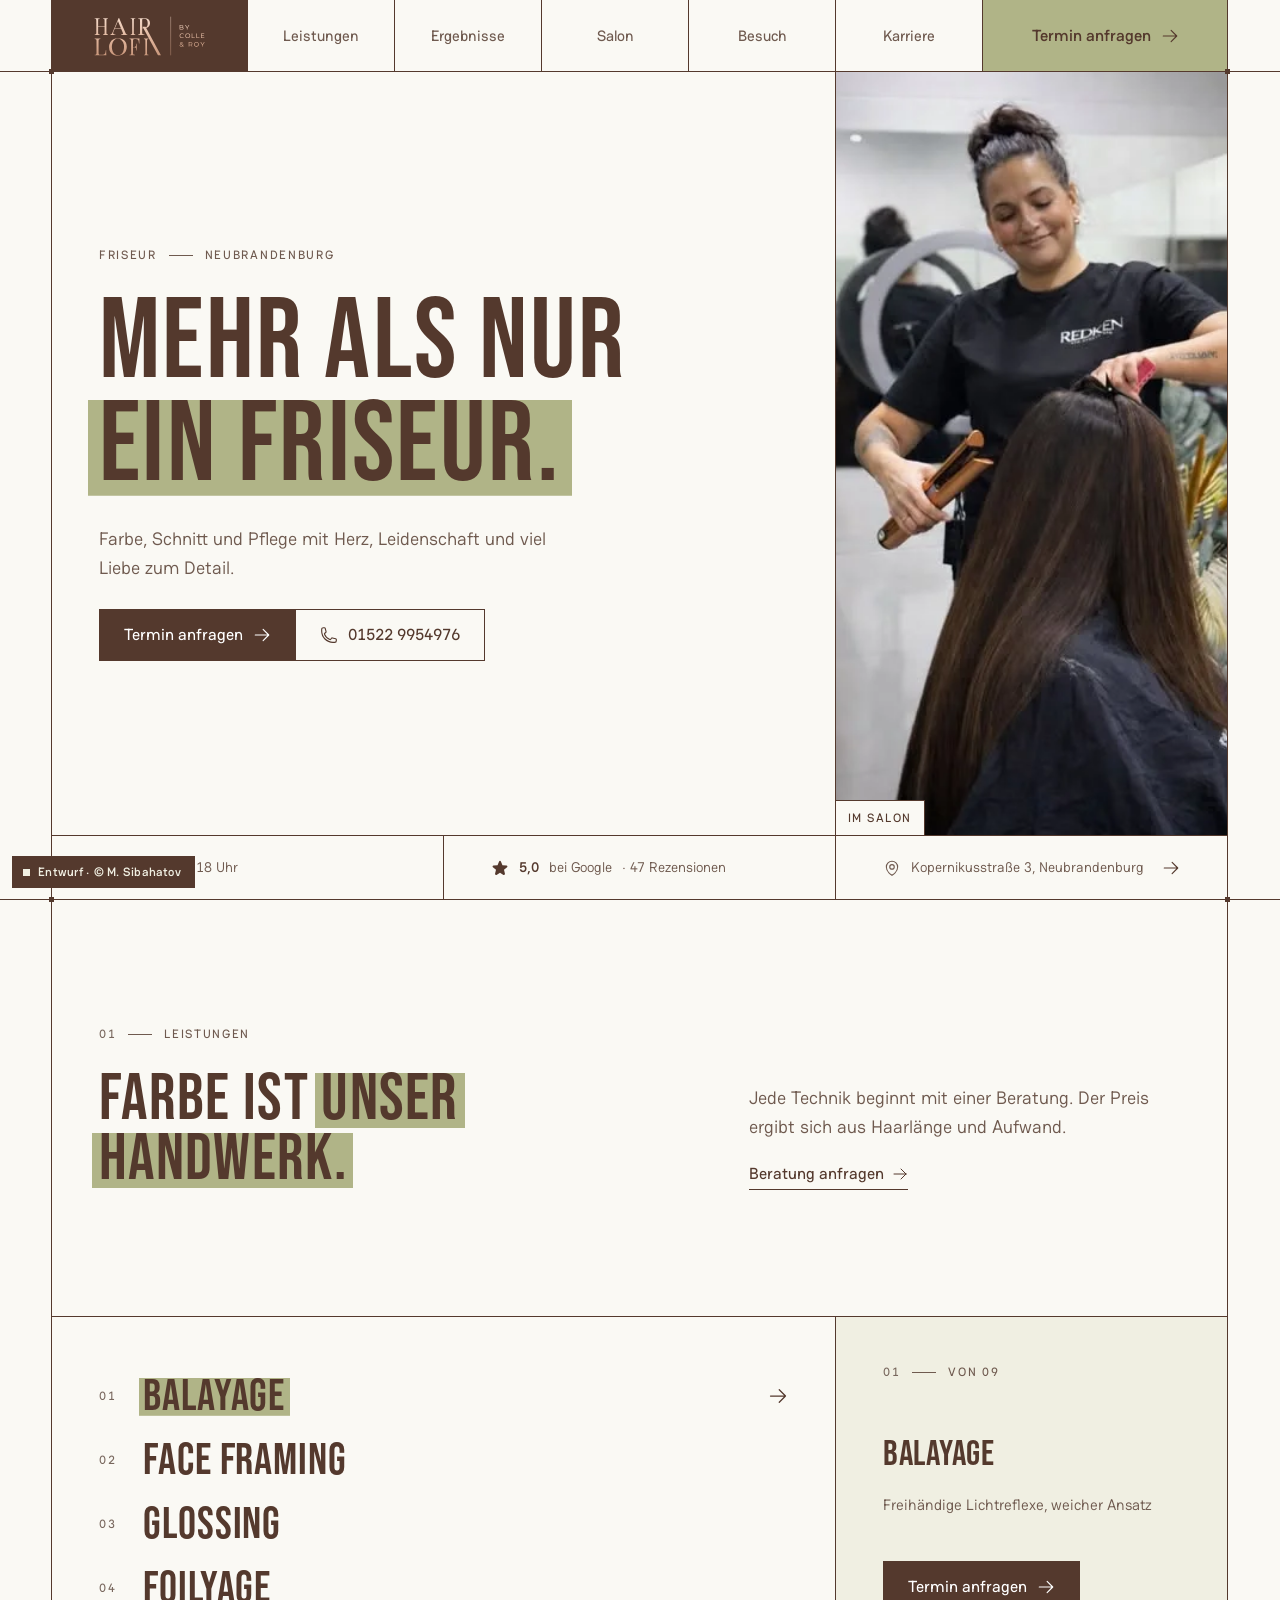
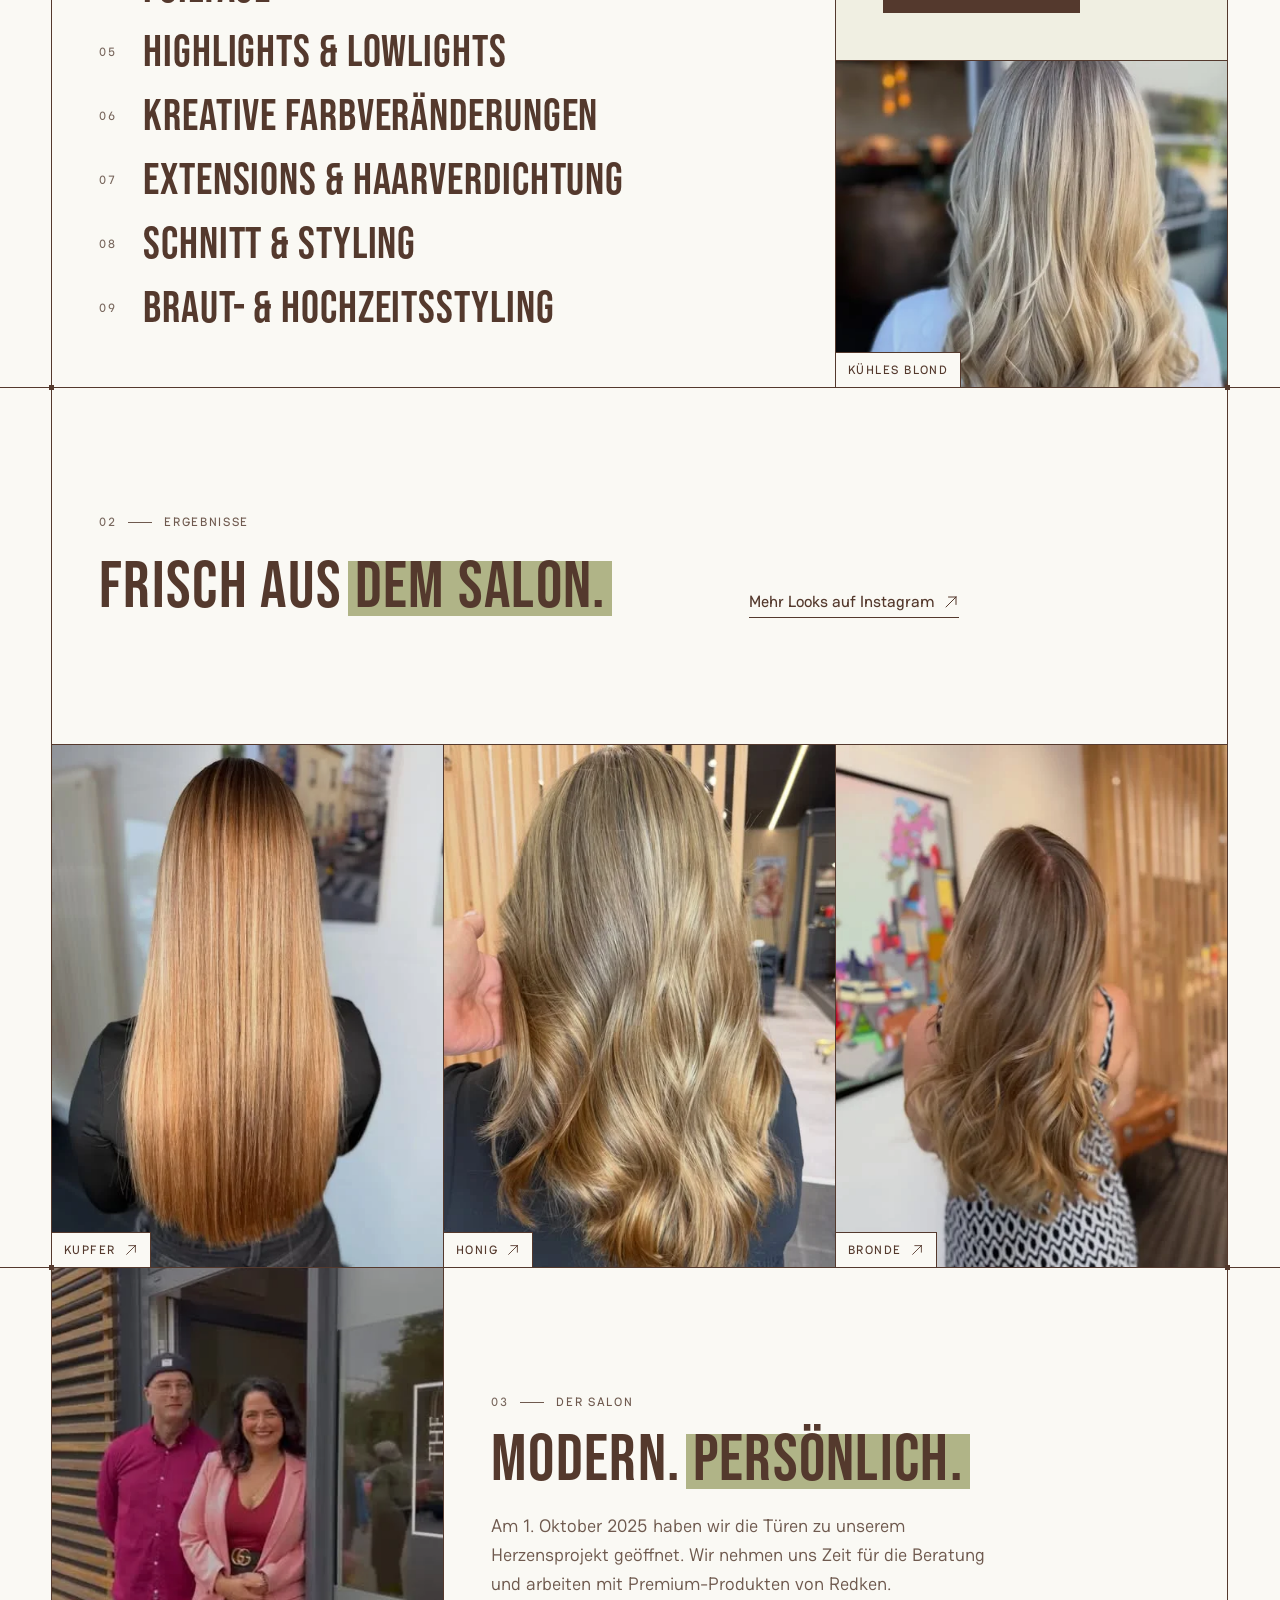
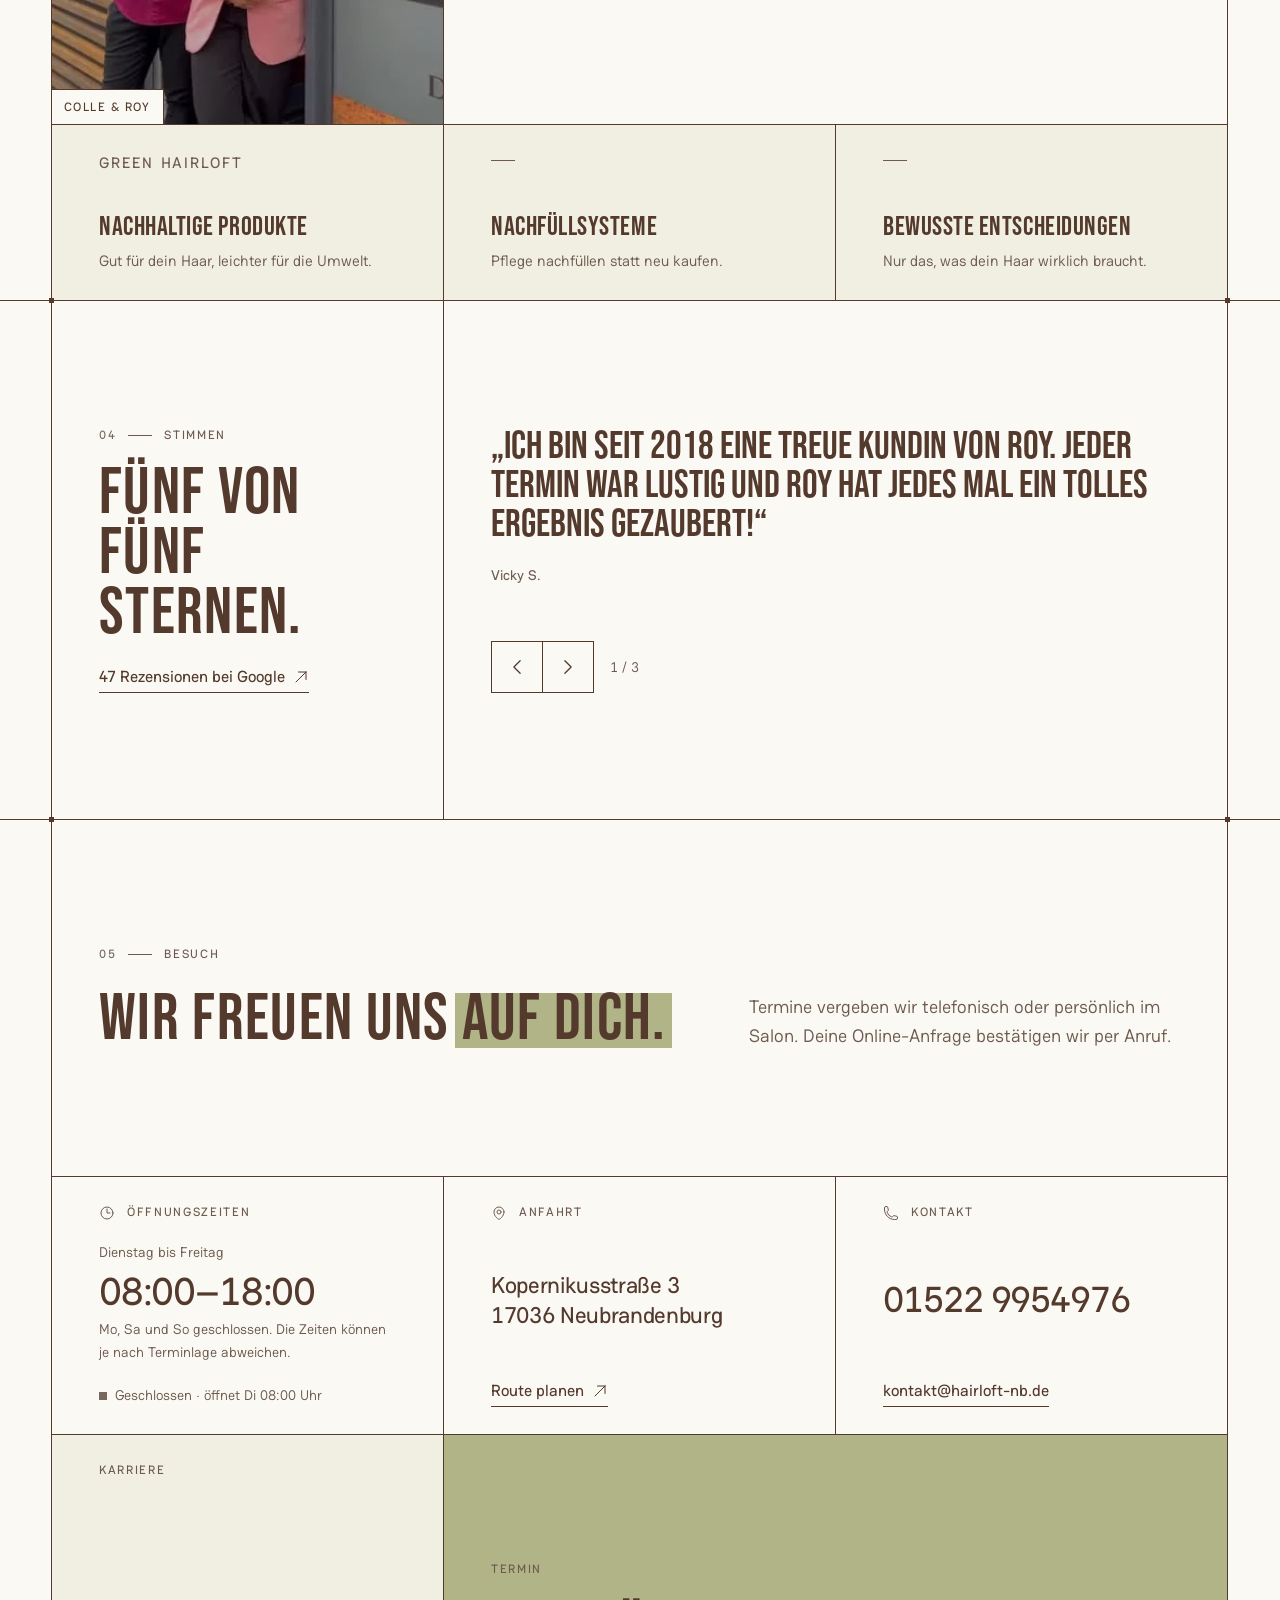
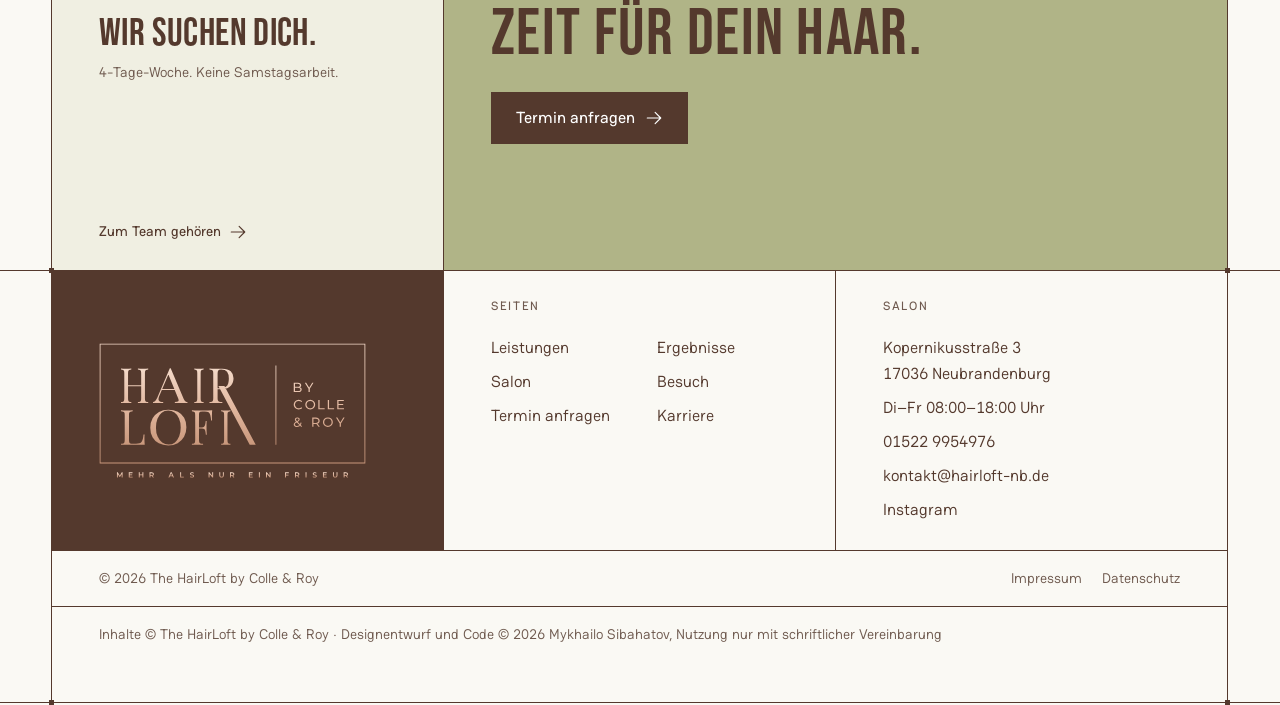
==== commit 870cb8df: "Thirds grid on every page, step modals for request and application, services as a type index, no gre" ====
--- a/index.html
+++ b/index.html
@@ -19,7 +19,7 @@
 <link rel="preload" href="fonts/bebas-neue.woff2" as="font" type="font/woff2" crossorigin>
 <link rel="preload" href="fonts/haskoy-vf.woff2" as="font" type="font/woff2" crossorigin>
 <script>document.documentElement.style.setProperty('--screen', window.innerHeight + 'px');</script>
-<link rel="stylesheet" href="css/styles.css?v=14">
+<link rel="stylesheet" href="css/styles.css?v=15">
 <meta property="og:type" content="website">
 <meta property="og:title" content="The HairLoft by Colle &amp; Roy · Friseur in Neubrandenburg">
 <meta property="og:description" content="Mehr als nur ein Friseur. Individuelle Farbtechniken, typgerechtes Styling und hochwertige Haarpflege in Neubrandenburg.">
@@ -53,7 +53,7 @@
 </head>
 <body>
 <a class="skip" href="#main">Zum Inhalt springen</a>
-<!-- partial:sprite --><svg class="sprite" aria-hidden="true" focusable="false"><symbol id="i-phone" viewBox="0 0 24 24"><path d="M2.25 6.75c0 8.284 6.716 15 15 15h2.25a2.25 2.25 0 0 0 2.25-2.25v-1.372c0-.516-.351-.966-.852-1.091l-4.423-1.106c-.44-.11-.902.055-1.173.417l-.97 1.293c-.282.376-.769.542-1.21.38a12.035 12.035 0 0 1-7.143-7.143c-.162-.441.004-.928.38-1.21l1.293-.97c.363-.271.527-.734.417-1.173L6.963 3.102a1.125 1.125 0 0 0-1.091-.852H4.5A2.25 2.25 0 0 0 2.25 4.5v2.25Z"/></symbol><symbol id="i-paper-clip" viewBox="0 0 24 24"><path d="m18.375 12.739-7.693 7.693a4.5 4.5 0 0 1-6.364-6.364l10.94-10.94A3 3 0 1 1 19.5 7.372L8.552 18.32m.009-.01-.01.01m5.699-9.941-7.81 7.81a1.5 1.5 0 0 0 2.112 2.13"/></symbol><symbol id="i-document-text" viewBox="0 0 24 24"><path d="M19.5 14.25v-2.625a3.375 3.375 0 0 0-3.375-3.375h-1.5A1.125 1.125 0 0 1 13.5 7.125v-1.5a3.375 3.375 0 0 0-3.375-3.375H8.25m0 12.75h7.5m-7.5 3H12M10.5 2.25H5.625c-.621 0-1.125.504-1.125 1.125v17.25c0 .621.504 1.125 1.125 1.125h12.75c.621 0 1.125-.504 1.125-1.125V11.25a9 9 0 0 0-9-9Z"/></symbol><symbol id="i-arrow-right" viewBox="0 0 24 24"><path d="M13.5 4.5 21 12m0 0-7.5 7.5M21 12H3"/></symbol><symbol id="i-arrow-up-right" viewBox="0 0 24 24"><path d="m4.5 19.5 15-15m0 0H8.25m11.25 0v11.25"/></symbol><symbol id="i-arrow-long-right" viewBox="0 0 24 24"><path d="M17.25 8.25 21 12m0 0-3.75 3.75M21 12H3"/></symbol><symbol id="i-map-pin" viewBox="0 0 24 24"><path d="M15 10.5a3 3 0 1 1-6 0 3 3 0 0 1 6 0Z"/><path d="M19.5 10.5c0 7.142-7.5 11.25-7.5 11.25S4.5 17.642 4.5 10.5a7.5 7.5 0 1 1 15 0Z"/></symbol><symbol id="i-clock" viewBox="0 0 24 24"><path d="M12 6v6h4.5m4.5 0a9 9 0 1 1-18 0 9 9 0 0 1 18 0Z"/></symbol><symbol id="i-check" viewBox="0 0 24 24"><path d="m4.5 12.75 6 6 9-13.5"/></symbol><symbol id="i-x-mark" viewBox="0 0 24 24"><path d="M6 18 18 6M6 6l12 12"/></symbol><symbol id="i-chevron-left" viewBox="0 0 24 24"><path d="M15.75 19.5 8.25 12l7.5-7.5"/></symbol><symbol id="i-chevron-right" viewBox="0 0 24 24"><path d="m8.25 4.5 7.5 7.5-7.5 7.5"/></symbol><symbol id="i-calendar-days" viewBox="0 0 24 24"><path d="M6.75 3v2.25M17.25 3v2.25M3 18.75V7.5a2.25 2.25 0 0 1 2.25-2.25h13.5A2.25 2.25 0 0 1 21 7.5v11.25m-18 0A2.25 2.25 0 0 0 5.25 21h13.5A2.25 2.25 0 0 0 21 18.75m-18 0v-7.5A2.25 2.25 0 0 1 5.25 9h13.5A2.25 2.25 0 0 1 21 11.25v7.5m-9-6h.008v.008H12v-.008ZM12 15h.008v.008H12V15Zm0 2.25h.008v.008H12v-.008ZM9.75 15h.008v.008H9.75V15Zm0 2.25h.008v.008H9.75v-.008ZM7.5 15h.008v.008H7.5V15Zm0 2.25h.008v.008H7.5v-.008Zm6.75-4.5h.008v.008h-.008v-.008Zm0 2.25h.008v.008h-.008V15Zm0 2.25h.008v.008h-.008v-.008Zm2.25-4.5h.008v.008H16.5v-.008Zm0 2.25h.008v.008H16.5V15Z"/></symbol><symbol id="i-envelope" viewBox="0 0 24 24"><path d="M21.75 6.75v10.5a2.25 2.25 0 0 1-2.25 2.25h-15a2.25 2.25 0 0 1-2.25-2.25V6.75m19.5 0A2.25 2.25 0 0 0 19.5 4.5h-15a2.25 2.25 0 0 0-2.25 2.25m19.5 0v.243a2.25 2.25 0 0 1-1.07 1.916l-7.5 4.615a2.25 2.25 0 0 1-2.36 0L3.32 8.91a2.25 2.25 0 0 1-1.07-1.916V6.75"/></symbol><symbol id="i-sparkles" viewBox="0 0 24 24"><path d="M9.813 15.904 9 18.75l-.813-2.846a4.5 4.5 0 0 0-3.09-3.09L2.25 12l2.846-.813a4.5 4.5 0 0 0 3.09-3.09L9 5.25l.813 2.846a4.5 4.5 0 0 0 3.09 3.09L15.75 12l-2.846.813a4.5 4.5 0 0 0-3.09 3.09ZM18.259 8.715 18 9.75l-.259-1.035a3.375 3.375 0 0 0-2.455-2.456L14.25 6l1.036-.259a3.375 3.375 0 0 0 2.455-2.456L18 2.25l.259 1.035a3.375 3.375 0 0 0 2.456 2.456L21.75 6l-1.035.259a3.375 3.375 0 0 0-2.456 2.456ZM16.894 20.567 16.5 21.75l-.394-1.183a2.25 2.25 0 0 0-1.423-1.423L13.5 18.75l1.183-.394a2.25 2.25 0 0 0 1.423-1.423l.394-1.183.394 1.183a2.25 2.25 0 0 0 1.423 1.423l1.183.394-1.183.394a2.25 2.25 0 0 0-1.423 1.423Z"/></symbol><symbol id="i-heart" viewBox="0 0 24 24"><path d="M21 8.25c0-2.485-2.099-4.5-4.688-4.5-1.935 0-3.597 1.126-4.312 2.733-.715-1.607-2.377-2.733-4.313-2.733C5.1 3.75 3 5.765 3 8.25c0 7.22 9 12 9 12s9-4.78 9-12Z"/></symbol><symbol id="i-academic-cap" viewBox="0 0 24 24"><path d="M4.26 10.147a60.438 60.438 0 0 0-.491 6.347A48.62 48.62 0 0 1 12 20.904a48.62 48.62 0 0 1 8.232-4.41 60.46 60.46 0 0 0-.491-6.347m-15.482 0a50.636 50.636 0 0 0-2.658-.813A59.906 59.906 0 0 1 12 3.493a59.903 59.903 0 0 1 10.399 5.84c-.896.248-1.783.52-2.658.814m-15.482 0A50.717 50.717 0 0 1 12 13.489a50.702 50.702 0 0 1 7.74-3.342M6.75 15a.75.75 0 1 0 0-1.5.75.75 0 0 0 0 1.5Zm0 0v-3.675A55.378 55.378 0 0 1 12 8.443m-7.007 11.55A5.981 5.981 0 0 0 6.75 15.75v-1.5"/></symbol><symbol id="i-banknotes" viewBox="0 0 24 24"><path d="M2.25 18.75a60.07 60.07 0 0 1 15.797 2.101c.727.198 1.453-.342 1.453-1.096V18.75M3.75 4.5v.75A.75.75 0 0 1 3 6h-.75m0 0v-.375c0-.621.504-1.125 1.125-1.125H20.25M2.25 6v9m18-10.5v.75c0 .414.336.75.75.75h.75m-1.5-1.5h.375c.621 0 1.125.504 1.125 1.125v9.75c0 .621-.504 1.125-1.125 1.125h-.375m1.5-1.5H21a.75.75 0 0 0-.75.75v.75m0 0H3.75m0 0h-.375a1.125 1.125 0 0 1-1.125-1.125V15m1.5 1.5v-.75A.75.75 0 0 0 3 15h-.75M15 10.5a3 3 0 1 1-6 0 3 3 0 0 1 6 0Zm3 0h.008v.008H18V10.5Zm-12 0h.008v.008H6V10.5Z"/></symbol><symbol id="i-user-group" viewBox="0 0 24 24"><path d="M18 18.72a9.094 9.094 0 0 0 3.741-.479 3 3 0 0 0-4.682-2.72m.94 3.198.001.031c0 .225-.012.447-.037.666A11.944 11.944 0 0 1 12 21c-2.17 0-4.207-.576-5.963-1.584A6.062 6.062 0 0 1 6 18.719m12 0a5.971 5.971 0 0 0-.941-3.197m0 0A5.995 5.995 0 0 0 12 12.75a5.995 5.995 0 0 0-5.058 2.772m0 0a3 3 0 0 0-4.681 2.72 8.986 8.986 0 0 0 3.74.477m.94-3.197a5.971 5.971 0 0 0-.94 3.197M15 6.75a3 3 0 1 1-6 0 3 3 0 0 1 6 0Zm6 3a2.25 2.25 0 1 1-4.5 0 2.25 2.25 0 0 1 4.5 0Zm-13.5 0a2.25 2.25 0 1 1-4.5 0 2.25 2.25 0 0 1 4.5 0Z"/></symbol><symbol id="i-arrow-path" viewBox="0 0 24 24"><path d="M16.023 9.348h4.992v-.001M2.985 19.644v-4.992m0 0h4.992m-4.993 0 3.181 3.183a8.25 8.25 0 0 0 13.803-3.7M4.031 9.865a8.25 8.25 0 0 1 13.803-3.7l3.181 3.182m0-4.991v4.99"/></symbol><symbol id="i-scissors" viewBox="0 0 24 24"><path d="m7.848 8.25 1.536.887M7.848 8.25a3 3 0 1 1-5.196-3 3 3 0 0 1 5.196 3Zm1.536.887a2.165 2.165 0 0 1 1.083 1.839c.005.351.054.695.14 1.024M9.384 9.137l2.077 1.199M7.848 15.75l1.536-.887m-1.536.887a3 3 0 1 1-5.196 3 3 3 0 0 1 5.196-3Zm1.536-.887a2.165 2.165 0 0 0 1.083-1.838c.005-.352.054-.695.14-1.025m-1.223 2.863 2.077-1.199m0-3.328a4.323 4.323 0 0 1 2.068-1.379l5.325-1.628a4.5 4.5 0 0 1 2.48-.044l.803.215-7.794 4.5m-2.882-1.664A4.33 4.33 0 0 0 10.607 12m3.736 0 7.794 4.5-.802.215a4.5 4.5 0 0 1-2.48-.043l-5.326-1.629a4.324 4.324 0 0 1-2.068-1.379M14.343 12l-2.882 1.664"/></symbol><symbol id="i-sun" viewBox="0 0 24 24"><path d="M12 3v2.25m6.364.386-1.591 1.591M21 12h-2.25m-.386 6.364-1.591-1.591M12 18.75V21m-4.773-4.227-1.591 1.591M5.25 12H3m4.227-4.773L5.636 5.636M15.75 12a3.75 3.75 0 1 1-7.5 0 3.75 3.75 0 0 1 7.5 0Z"/></symbol><symbol id="i-check-badge" viewBox="0 0 24 24"><path d="M9 12.75 11.25 15 15 9.75M21 12c0 1.268-.63 2.39-1.593 3.068a3.745 3.745 0 0 1-1.043 3.296 3.745 3.745 0 0 1-3.296 1.043A3.745 3.745 0 0 1 12 21c-1.268 0-2.39-.63-3.068-1.593a3.746 3.746 0 0 1-3.296-1.043 3.745 3.745 0 0 1-1.043-3.296A3.745 3.745 0 0 1 3 12c0-1.268.63-2.39 1.593-3.068a3.745 3.745 0 0 1 1.043-3.296 3.746 3.746 0 0 1 3.296-1.043A3.746 3.746 0 0 1 12 3c1.268 0 2.39.63 3.068 1.593a3.746 3.746 0 0 1 3.296 1.043 3.746 3.746 0 0 1 1.043 3.296A3.745 3.745 0 0 1 21 12Z"/></symbol><symbol id="i-globe-europe-africa" viewBox="0 0 24 24"><path d="m20.893 13.393-1.135-1.135a2.252 2.252 0 0 1-.421-.585l-1.08-2.16a.414.414 0 0 0-.663-.107.827.827 0 0 1-.812.21l-1.273-.363a.89.89 0 0 0-.738 1.595l.587.39c.59.395.674 1.23.172 1.732l-.2.2c-.212.212-.33.498-.33.796v.41c0 .409-.11.809-.32 1.158l-1.315 2.191a2.11 2.11 0 0 1-1.81 1.025 1.055 1.055 0 0 1-1.055-1.055v-1.172c0-.92-.56-1.747-1.414-2.089l-.655-.261a2.25 2.25 0 0 1-1.383-2.46l.007-.042a2.25 2.25 0 0 1 .29-.787l.09-.15a2.25 2.25 0 0 1 2.37-1.048l1.178.236a1.125 1.125 0 0 0 1.302-.795l.208-.73a1.125 1.125 0 0 0-.578-1.315l-.665-.332-.091.091a2.25 2.25 0 0 1-1.591.659h-.18c-.249 0-.487.1-.662.274a.931.931 0 0 1-1.458-1.137l1.411-2.353a2.25 2.25 0 0 0 .286-.76m11.928 9.869A9 9 0 0 0 8.965 3.525m11.928 9.868A9 9 0 1 1 8.965 3.525"/></symbol><symbol id="i-chat-bubble-left-right" viewBox="0 0 24 24"><path d="M20.25 8.511c.884.284 1.5 1.128 1.5 2.097v4.286c0 1.136-.847 2.1-1.98 2.193-.34.027-.68.052-1.02.072v3.091l-3-3c-1.354 0-2.694-.055-4.02-.163a2.115 2.115 0 0 1-.825-.242m9.345-8.334a2.126 2.126 0 0 0-.476-.095 48.64 48.64 0 0 0-8.048 0c-1.131.094-1.976 1.057-1.976 2.192v4.286c0 .837.46 1.58 1.155 1.951m9.345-8.334V6.637c0-1.621-1.152-3.026-2.76-3.235A48.455 48.455 0 0 0 11.25 3c-2.115 0-4.198.137-6.24.402-1.608.209-2.76 1.614-2.76 3.235v6.226c0 1.621 1.152 3.026 2.76 3.235.577.075 1.157.14 1.74.194V21l4.155-4.155"/></symbol><symbol id="i-camera" viewBox="0 0 24 24"><path d="M6.827 6.175A2.31 2.31 0 0 1 5.186 7.23c-.38.054-.757.112-1.134.175C2.999 7.58 2.25 8.507 2.25 9.574V18a2.25 2.25 0 0 0 2.25 2.25h15A2.25 2.25 0 0 0 21.75 18V9.574c0-1.067-.75-1.994-1.802-2.169a47.865 47.865 0 0 0-1.134-.175 2.31 2.31 0 0 1-1.64-1.055l-.822-1.316a2.192 2.192 0 0 0-1.736-1.039 48.774 48.774 0 0 0-5.232 0 2.192 2.192 0 0 0-1.736 1.039l-.821 1.316Z"/><path d="M16.5 12.75a4.5 4.5 0 1 1-9 0 4.5 4.5 0 0 1 9 0ZM18.75 10.5h.008v.008h-.008V10.5Z"/></symbol><symbol id="i-star-solid" viewBox="0 0 24 24"><path fill-rule="evenodd" d="M10.788 3.21c.448-1.077 1.976-1.077 2.424 0l2.082 5.006 5.404.434c1.164.093 1.636 1.545.749 2.305l-4.117 3.527 1.257 5.273c.271 1.136-.964 2.033-1.96 1.425L12 18.354 7.373 21.18c-.996.608-2.231-.29-1.96-1.425l1.257-5.273-4.117-3.527c-.887-.76-.415-2.212.749-2.305l5.404-.434 2.082-5.005Z" clip-rule="evenodd"/></symbol></svg><!-- /partial:sprite -->
+<!-- partial:sprite --><svg class="sprite" aria-hidden="true" focusable="false"><symbol id="i-phone" viewBox="0 0 24 24"><path d="M2.25 6.75c0 8.284 6.716 15 15 15h2.25a2.25 2.25 0 0 0 2.25-2.25v-1.372c0-.516-.351-.966-.852-1.091l-4.423-1.106c-.44-.11-.902.055-1.173.417l-.97 1.293c-.282.376-.769.542-1.21.38a12.035 12.035 0 0 1-7.143-7.143c-.162-.441.004-.928.38-1.21l1.293-.97c.363-.271.527-.734.417-1.173L6.963 3.102a1.125 1.125 0 0 0-1.091-.852H4.5A2.25 2.25 0 0 0 2.25 4.5v2.25Z"/></symbol><symbol id="i-paper-clip" viewBox="0 0 24 24"><path d="m18.375 12.739-7.693 7.693a4.5 4.5 0 0 1-6.364-6.364l10.94-10.94A3 3 0 1 1 19.5 7.372L8.552 18.32m.009-.01-.01.01m5.699-9.941-7.81 7.81a1.5 1.5 0 0 0 2.112 2.13"/></symbol><symbol id="i-document-text" viewBox="0 0 24 24"><path d="M19.5 14.25v-2.625a3.375 3.375 0 0 0-3.375-3.375h-1.5A1.125 1.125 0 0 1 13.5 7.125v-1.5a3.375 3.375 0 0 0-3.375-3.375H8.25m0 12.75h7.5m-7.5 3H12M10.5 2.25H5.625c-.621 0-1.125.504-1.125 1.125v17.25c0 .621.504 1.125 1.125 1.125h12.75c.621 0 1.125-.504 1.125-1.125V11.25a9 9 0 0 0-9-9Z"/></symbol><symbol id="i-arrow-right" viewBox="0 0 24 24"><path d="M13.5 4.5 21 12m0 0-7.5 7.5M21 12H3"/></symbol><symbol id="i-arrow-left" viewBox="0 0 24 24"><path d="M10.5 19.5 3 12m0 0 7.5-7.5M3 12h18"/></symbol><symbol id="i-arrow-up-right" viewBox="0 0 24 24"><path d="m4.5 19.5 15-15m0 0H8.25m11.25 0v11.25"/></symbol><symbol id="i-arrow-long-right" viewBox="0 0 24 24"><path d="M17.25 8.25 21 12m0 0-3.75 3.75M21 12H3"/></symbol><symbol id="i-map-pin" viewBox="0 0 24 24"><path d="M15 10.5a3 3 0 1 1-6 0 3 3 0 0 1 6 0Z"/><path d="M19.5 10.5c0 7.142-7.5 11.25-7.5 11.25S4.5 17.642 4.5 10.5a7.5 7.5 0 1 1 15 0Z"/></symbol><symbol id="i-clock" viewBox="0 0 24 24"><path d="M12 6v6h4.5m4.5 0a9 9 0 1 1-18 0 9 9 0 0 1 18 0Z"/></symbol><symbol id="i-check" viewBox="0 0 24 24"><path d="m4.5 12.75 6 6 9-13.5"/></symbol><symbol id="i-x-mark" viewBox="0 0 24 24"><path d="M6 18 18 6M6 6l12 12"/></symbol><symbol id="i-chevron-left" viewBox="0 0 24 24"><path d="M15.75 19.5 8.25 12l7.5-7.5"/></symbol><symbol id="i-chevron-right" viewBox="0 0 24 24"><path d="m8.25 4.5 7.5 7.5-7.5 7.5"/></symbol><symbol id="i-calendar-days" viewBox="0 0 24 24"><path d="M6.75 3v2.25M17.25 3v2.25M3 18.75V7.5a2.25 2.25 0 0 1 2.25-2.25h13.5A2.25 2.25 0 0 1 21 7.5v11.25m-18 0A2.25 2.25 0 0 0 5.25 21h13.5A2.25 2.25 0 0 0 21 18.75m-18 0v-7.5A2.25 2.25 0 0 1 5.25 9h13.5A2.25 2.25 0 0 1 21 11.25v7.5m-9-6h.008v.008H12v-.008ZM12 15h.008v.008H12V15Zm0 2.25h.008v.008H12v-.008ZM9.75 15h.008v.008H9.75V15Zm0 2.25h.008v.008H9.75v-.008ZM7.5 15h.008v.008H7.5V15Zm0 2.25h.008v.008H7.5v-.008Zm6.75-4.5h.008v.008h-.008v-.008Zm0 2.25h.008v.008h-.008V15Zm0 2.25h.008v.008h-.008v-.008Zm2.25-4.5h.008v.008H16.5v-.008Zm0 2.25h.008v.008H16.5V15Z"/></symbol><symbol id="i-envelope" viewBox="0 0 24 24"><path d="M21.75 6.75v10.5a2.25 2.25 0 0 1-2.25 2.25h-15a2.25 2.25 0 0 1-2.25-2.25V6.75m19.5 0A2.25 2.25 0 0 0 19.5 4.5h-15a2.25 2.25 0 0 0-2.25 2.25m19.5 0v.243a2.25 2.25 0 0 1-1.07 1.916l-7.5 4.615a2.25 2.25 0 0 1-2.36 0L3.32 8.91a2.25 2.25 0 0 1-1.07-1.916V6.75"/></symbol><symbol id="i-sparkles" viewBox="0 0 24 24"><path d="M9.813 15.904 9 18.75l-.813-2.846a4.5 4.5 0 0 0-3.09-3.09L2.25 12l2.846-.813a4.5 4.5 0 0 0 3.09-3.09L9 5.25l.813 2.846a4.5 4.5 0 0 0 3.09 3.09L15.75 12l-2.846.813a4.5 4.5 0 0 0-3.09 3.09ZM18.259 8.715 18 9.75l-.259-1.035a3.375 3.375 0 0 0-2.455-2.456L14.25 6l1.036-.259a3.375 3.375 0 0 0 2.455-2.456L18 2.25l.259 1.035a3.375 3.375 0 0 0 2.456 2.456L21.75 6l-1.035.259a3.375 3.375 0 0 0-2.456 2.456ZM16.894 20.567 16.5 21.75l-.394-1.183a2.25 2.25 0 0 0-1.423-1.423L13.5 18.75l1.183-.394a2.25 2.25 0 0 0 1.423-1.423l.394-1.183.394 1.183a2.25 2.25 0 0 0 1.423 1.423l1.183.394-1.183.394a2.25 2.25 0 0 0-1.423 1.423Z"/></symbol><symbol id="i-heart" viewBox="0 0 24 24"><path d="M21 8.25c0-2.485-2.099-4.5-4.688-4.5-1.935 0-3.597 1.126-4.312 2.733-.715-1.607-2.377-2.733-4.313-2.733C5.1 3.75 3 5.765 3 8.25c0 7.22 9 12 9 12s9-4.78 9-12Z"/></symbol><symbol id="i-academic-cap" viewBox="0 0 24 24"><path d="M4.26 10.147a60.438 60.438 0 0 0-.491 6.347A48.62 48.62 0 0 1 12 20.904a48.62 48.62 0 0 1 8.232-4.41 60.46 60.46 0 0 0-.491-6.347m-15.482 0a50.636 50.636 0 0 0-2.658-.813A59.906 59.906 0 0 1 12 3.493a59.903 59.903 0 0 1 10.399 5.84c-.896.248-1.783.52-2.658.814m-15.482 0A50.717 50.717 0 0 1 12 13.489a50.702 50.702 0 0 1 7.74-3.342M6.75 15a.75.75 0 1 0 0-1.5.75.75 0 0 0 0 1.5Zm0 0v-3.675A55.378 55.378 0 0 1 12 8.443m-7.007 11.55A5.981 5.981 0 0 0 6.75 15.75v-1.5"/></symbol><symbol id="i-banknotes" viewBox="0 0 24 24"><path d="M2.25 18.75a60.07 60.07 0 0 1 15.797 2.101c.727.198 1.453-.342 1.453-1.096V18.75M3.75 4.5v.75A.75.75 0 0 1 3 6h-.75m0 0v-.375c0-.621.504-1.125 1.125-1.125H20.25M2.25 6v9m18-10.5v.75c0 .414.336.75.75.75h.75m-1.5-1.5h.375c.621 0 1.125.504 1.125 1.125v9.75c0 .621-.504 1.125-1.125 1.125h-.375m1.5-1.5H21a.75.75 0 0 0-.75.75v.75m0 0H3.75m0 0h-.375a1.125 1.125 0 0 1-1.125-1.125V15m1.5 1.5v-.75A.75.75 0 0 0 3 15h-.75M15 10.5a3 3 0 1 1-6 0 3 3 0 0 1 6 0Zm3 0h.008v.008H18V10.5Zm-12 0h.008v.008H6V10.5Z"/></symbol><symbol id="i-user-group" viewBox="0 0 24 24"><path d="M18 18.72a9.094 9.094 0 0 0 3.741-.479 3 3 0 0 0-4.682-2.72m.94 3.198.001.031c0 .225-.012.447-.037.666A11.944 11.944 0 0 1 12 21c-2.17 0-4.207-.576-5.963-1.584A6.062 6.062 0 0 1 6 18.719m12 0a5.971 5.971 0 0 0-.941-3.197m0 0A5.995 5.995 0 0 0 12 12.75a5.995 5.995 0 0 0-5.058 2.772m0 0a3 3 0 0 0-4.681 2.72 8.986 8.986 0 0 0 3.74.477m.94-3.197a5.971 5.971 0 0 0-.94 3.197M15 6.75a3 3 0 1 1-6 0 3 3 0 0 1 6 0Zm6 3a2.25 2.25 0 1 1-4.5 0 2.25 2.25 0 0 1 4.5 0Zm-13.5 0a2.25 2.25 0 1 1-4.5 0 2.25 2.25 0 0 1 4.5 0Z"/></symbol><symbol id="i-arrow-path" viewBox="0 0 24 24"><path d="M16.023 9.348h4.992v-.001M2.985 19.644v-4.992m0 0h4.992m-4.993 0 3.181 3.183a8.25 8.25 0 0 0 13.803-3.7M4.031 9.865a8.25 8.25 0 0 1 13.803-3.7l3.181 3.182m0-4.991v4.99"/></symbol><symbol id="i-scissors" viewBox="0 0 24 24"><path d="m7.848 8.25 1.536.887M7.848 8.25a3 3 0 1 1-5.196-3 3 3 0 0 1 5.196 3Zm1.536.887a2.165 2.165 0 0 1 1.083 1.839c.005.351.054.695.14 1.024M9.384 9.137l2.077 1.199M7.848 15.75l1.536-.887m-1.536.887a3 3 0 1 1-5.196 3 3 3 0 0 1 5.196-3Zm1.536-.887a2.165 2.165 0 0 0 1.083-1.838c.005-.352.054-.695.14-1.025m-1.223 2.863 2.077-1.199m0-3.328a4.323 4.323 0 0 1 2.068-1.379l5.325-1.628a4.5 4.5 0 0 1 2.48-.044l.803.215-7.794 4.5m-2.882-1.664A4.33 4.33 0 0 0 10.607 12m3.736 0 7.794 4.5-.802.215a4.5 4.5 0 0 1-2.48-.043l-5.326-1.629a4.324 4.324 0 0 1-2.068-1.379M14.343 12l-2.882 1.664"/></symbol><symbol id="i-sun" viewBox="0 0 24 24"><path d="M12 3v2.25m6.364.386-1.591 1.591M21 12h-2.25m-.386 6.364-1.591-1.591M12 18.75V21m-4.773-4.227-1.591 1.591M5.25 12H3m4.227-4.773L5.636 5.636M15.75 12a3.75 3.75 0 1 1-7.5 0 3.75 3.75 0 0 1 7.5 0Z"/></symbol><symbol id="i-check-badge" viewBox="0 0 24 24"><path d="M9 12.75 11.25 15 15 9.75M21 12c0 1.268-.63 2.39-1.593 3.068a3.745 3.745 0 0 1-1.043 3.296 3.745 3.745 0 0 1-3.296 1.043A3.745 3.745 0 0 1 12 21c-1.268 0-2.39-.63-3.068-1.593a3.746 3.746 0 0 1-3.296-1.043 3.745 3.745 0 0 1-1.043-3.296A3.745 3.745 0 0 1 3 12c0-1.268.63-2.39 1.593-3.068a3.745 3.745 0 0 1 1.043-3.296 3.746 3.746 0 0 1 3.296-1.043A3.746 3.746 0 0 1 12 3c1.268 0 2.39.63 3.068 1.593a3.746 3.746 0 0 1 3.296 1.043 3.746 3.746 0 0 1 1.043 3.296A3.745 3.745 0 0 1 21 12Z"/></symbol><symbol id="i-globe-europe-africa" viewBox="0 0 24 24"><path d="m20.893 13.393-1.135-1.135a2.252 2.252 0 0 1-.421-.585l-1.08-2.16a.414.414 0 0 0-.663-.107.827.827 0 0 1-.812.21l-1.273-.363a.89.89 0 0 0-.738 1.595l.587.39c.59.395.674 1.23.172 1.732l-.2.2c-.212.212-.33.498-.33.796v.41c0 .409-.11.809-.32 1.158l-1.315 2.191a2.11 2.11 0 0 1-1.81 1.025 1.055 1.055 0 0 1-1.055-1.055v-1.172c0-.92-.56-1.747-1.414-2.089l-.655-.261a2.25 2.25 0 0 1-1.383-2.46l.007-.042a2.25 2.25 0 0 1 .29-.787l.09-.15a2.25 2.25 0 0 1 2.37-1.048l1.178.236a1.125 1.125 0 0 0 1.302-.795l.208-.73a1.125 1.125 0 0 0-.578-1.315l-.665-.332-.091.091a2.25 2.25 0 0 1-1.591.659h-.18c-.249 0-.487.1-.662.274a.931.931 0 0 1-1.458-1.137l1.411-2.353a2.25 2.25 0 0 0 .286-.76m11.928 9.869A9 9 0 0 0 8.965 3.525m11.928 9.868A9 9 0 1 1 8.965 3.525"/></symbol><symbol id="i-chat-bubble-left-right" viewBox="0 0 24 24"><path d="M20.25 8.511c.884.284 1.5 1.128 1.5 2.097v4.286c0 1.136-.847 2.1-1.98 2.193-.34.027-.68.052-1.02.072v3.091l-3-3c-1.354 0-2.694-.055-4.02-.163a2.115 2.115 0 0 1-.825-.242m9.345-8.334a2.126 2.126 0 0 0-.476-.095 48.64 48.64 0 0 0-8.048 0c-1.131.094-1.976 1.057-1.976 2.192v4.286c0 .837.46 1.58 1.155 1.951m9.345-8.334V6.637c0-1.621-1.152-3.026-2.76-3.235A48.455 48.455 0 0 0 11.25 3c-2.115 0-4.198.137-6.24.402-1.608.209-2.76 1.614-2.76 3.235v6.226c0 1.621 1.152 3.026 2.76 3.235.577.075 1.157.14 1.74.194V21l4.155-4.155"/></symbol><symbol id="i-camera" viewBox="0 0 24 24"><path d="M6.827 6.175A2.31 2.31 0 0 1 5.186 7.23c-.38.054-.757.112-1.134.175C2.999 7.58 2.25 8.507 2.25 9.574V18a2.25 2.25 0 0 0 2.25 2.25h15A2.25 2.25 0 0 0 21.75 18V9.574c0-1.067-.75-1.994-1.802-2.169a47.865 47.865 0 0 0-1.134-.175 2.31 2.31 0 0 1-1.64-1.055l-.822-1.316a2.192 2.192 0 0 0-1.736-1.039 48.774 48.774 0 0 0-5.232 0 2.192 2.192 0 0 0-1.736 1.039l-.821 1.316Z"/><path d="M16.5 12.75a4.5 4.5 0 1 1-9 0 4.5 4.5 0 0 1 9 0ZM18.75 10.5h.008v.008h-.008V10.5Z"/></symbol><symbol id="i-star-solid" viewBox="0 0 24 24"><path fill-rule="evenodd" d="M10.788 3.21c.448-1.077 1.976-1.077 2.424 0l2.082 5.006 5.404.434c1.164.093 1.636 1.545.749 2.305l-4.117 3.527 1.257 5.273c.271 1.136-.964 2.033-1.96 1.425L12 18.354 7.373 21.18c-.996.608-2.231-.29-1.96-1.425l1.257-5.273-4.117-3.527c-.887-.76-.415-2.212.749-2.305l5.404-.434 2.082-5.005Z" clip-rule="evenodd"/></symbol></svg><!-- /partial:sprite -->
 
 <!-- partial:header -->
 <header class="top band" id="top">
@@ -68,7 +68,7 @@
       <a class="nav__link" href="karriere.html"><span>Karriere</span></a>
       <a class="nav__status" href="index.html#besuch" data-status><span class="dot" aria-hidden="true"></span><span data-status-short>Di–Fr</span><span class="st-rest" data-status-rest>08–18 Uhr</span></a>
       <a class="nav__call" href="tel:+4915229954976" aria-label="Anrufen: 01522 9954976"><svg class="i"><use href="#i-phone"/></svg></a>
-      <a class="nav__cta" href="termin.html"><span>Termin anfragen</span><svg class="i"><use href="#i-arrow-right"/></svg></a>
+      <a class="nav__cta" href="termin.html" data-modal="book"><span>Termin anfragen</span><svg class="i"><use href="#i-arrow-right"/></svg></a>
       <button class="nav__toggle" type="button" aria-expanded="false" aria-controls="menu" aria-label="Menü öffnen"><span></span><span></span><span></span></button>
     </nav>
   </div>
@@ -84,7 +84,7 @@
         </div>
         <div class="menu__space" data-status><span class="dot" aria-hidden="true"></span><span><span data-status-short>Di–Fr</span> <span data-status-rest>08–18 Uhr</span></span></div>
         <div class="menu__foot">
-          <a href="termin.html"><svg class="i"><use href="#i-calendar-days"/></svg><span>Termin</span></a>
+          <a href="termin.html" data-modal="book"><svg class="i"><use href="#i-calendar-days"/></svg><span>Termin</span></a>
           <a href="tel:+4915229954976"><svg class="i"><use href="#i-phone"/></svg><span>Anrufen</span></a>
         </div>
       </div>
@@ -104,7 +104,7 @@
           <h1>Mehr als nur <span class="hl">ein Friseur.</span></h1>
           <p class="lead">Farbe, Schnitt und Pflege mit Herz, Leidenschaft und viel Liebe zum Detail.</p>
           <div class="actions">
-            <a class="btn" href="termin.html"><span>Termin anfragen</span><svg class="i i--go"><use href="#i-arrow-right"/></svg></a>
+            <a class="btn" href="termin.html" data-modal="book"><span>Termin anfragen</span><svg class="i i--go"><use href="#i-arrow-right"/></svg></a>
             <a class="btn btn--line num" href="tel:+4915229954976"><svg class="i"><use href="#i-phone"/></svg><span>01522 9954976</span></a>
           </div>
         </div>
@@ -136,18 +136,61 @@
           </div>
           <div class="head__side">
             <p class="lead">Jede Technik beginnt mit einer Beratung. Der Preis ergibt sich aus Haarlänge und Aufwand.</p>
-            <a class="link" href="termin.html?leistung=beratung"><span>Beratung anfragen</span><svg class="i"><use href="#i-arrow-right"/></svg></a>
-          </div>
-        </div>
-        <a class="cell row c-12" href="termin.html?leistung=balayage"><span class="row__no">01</span><h3>Balayage</h3><p>Freihändige Lichtreflexe, weicher Ansatz</p><svg class="i"><use href="#i-arrow-right"/></svg></a>
-        <a class="cell row c-12" href="termin.html?leistung=face-framing"><span class="row__no">02</span><h3>Face Framing</h3><p>Helle Strähnen rund ums Gesicht</p><svg class="i"><use href="#i-arrow-right"/></svg></a>
-        <a class="cell row c-12" href="termin.html?leistung=glossing"><span class="row__no">03</span><h3>Glossing</h3><p>Frische Nuance und neuer Glanz</p><svg class="i"><use href="#i-arrow-right"/></svg></a>
-        <a class="cell row c-12" href="termin.html?leistung=foilyage"><span class="row__no">04</span><h3>Foilyage</h3><p>Balayage in Folie, mehr Aufhellung</p><svg class="i"><use href="#i-arrow-right"/></svg></a>
-        <a class="cell row c-12" href="termin.html?leistung=highlights-lowlights"><span class="row__no">05</span><h3>Highlights &amp; Lowlights</h3><p>Feine Strähnen für Tiefe und Bewegung</p><svg class="i"><use href="#i-arrow-right"/></svg></a>
-        <a class="cell row c-12" href="termin.html?leistung=farbveraenderung"><span class="row__no">06</span><h3>Kreative Farbveränderungen</h3><p>Von der Typveränderung bis zur Lieblingsfarbe</p><svg class="i"><use href="#i-arrow-right"/></svg></a>
-        <a class="cell row c-12" href="termin.html?leistung=extensions"><span class="row__no">07</span><h3>Extensions &amp; Haarverdichtung</h3><p>Mehr Länge oder mehr Fülle</p><svg class="i"><use href="#i-arrow-right"/></svg></a>
-        <a class="cell row c-12" href="termin.html?leistung=schnitt-styling"><span class="row__no">08</span><h3>Schnitt &amp; Styling</h3><p>Typgerecht, auch für zu Hause</p><svg class="i"><use href="#i-arrow-right"/></svg></a>
-        <a class="cell row c-12" href="termin.html?leistung=brautstyling"><span class="row__no">09</span><h3>Braut- &amp; Hochzeitsstyling</h3><p>Dein Look für den großen Tag</p><svg class="i"><use href="#i-arrow-right"/></svg></a>
+            <a class="link" href="termin.html?leistung=beratung" data-modal="book"><span>Beratung anfragen</span><svg class="i"><use href="#i-arrow-right"/></svg></a>
+          </div>
+        </div>
+        <div class="cell svcs c-8 t-12" data-svcs>
+          <ol class="svcs__list">
+            <li class="svc is-active">
+              <h3 class="svc__h"><a class="svc__name" href="termin.html?leistung=balayage" data-modal="book" aria-current="true"><span class="svc__no">01</span><span class="svc__t">Balayage</span><svg class="i" aria-hidden="true"><use href="#i-arrow-right"/></svg></a></h3>
+              <div class="svc__more"><p>Freihändige Lichtreflexe, weicher Ansatz</p><a class="link" href="termin.html?leistung=balayage" data-modal="book"><span>Termin anfragen</span><svg class="i"><use href="#i-arrow-right"/></svg></a></div>
+            </li>
+            <li class="svc">
+              <h3 class="svc__h"><a class="svc__name" href="termin.html?leistung=face-framing" data-modal="book"><span class="svc__no">02</span><span class="svc__t">Face Framing</span><svg class="i" aria-hidden="true"><use href="#i-arrow-right"/></svg></a></h3>
+              <div class="svc__more"><p>Helle Strähnen rund ums Gesicht</p><a class="link" href="termin.html?leistung=face-framing" data-modal="book"><span>Termin anfragen</span><svg class="i"><use href="#i-arrow-right"/></svg></a></div>
+            </li>
+            <li class="svc">
+              <h3 class="svc__h"><a class="svc__name" href="termin.html?leistung=glossing" data-modal="book"><span class="svc__no">03</span><span class="svc__t">Glossing</span><svg class="i" aria-hidden="true"><use href="#i-arrow-right"/></svg></a></h3>
+              <div class="svc__more"><p>Frische Nuance und neuer Glanz</p><a class="link" href="termin.html?leistung=glossing" data-modal="book"><span>Termin anfragen</span><svg class="i"><use href="#i-arrow-right"/></svg></a></div>
+            </li>
+            <li class="svc">
+              <h3 class="svc__h"><a class="svc__name" href="termin.html?leistung=foilyage" data-modal="book"><span class="svc__no">04</span><span class="svc__t">Foilyage</span><svg class="i" aria-hidden="true"><use href="#i-arrow-right"/></svg></a></h3>
+              <div class="svc__more"><p>Balayage in Folie, mehr Aufhellung</p><a class="link" href="termin.html?leistung=foilyage" data-modal="book"><span>Termin anfragen</span><svg class="i"><use href="#i-arrow-right"/></svg></a></div>
+            </li>
+            <li class="svc">
+              <h3 class="svc__h"><a class="svc__name" href="termin.html?leistung=highlights-lowlights" data-modal="book"><span class="svc__no">05</span><span class="svc__t">Highlights &amp; Lowlights</span><svg class="i" aria-hidden="true"><use href="#i-arrow-right"/></svg></a></h3>
+              <div class="svc__more"><p>Feine Strähnen für Tiefe und Bewegung</p><a class="link" href="termin.html?leistung=highlights-lowlights" data-modal="book"><span>Termin anfragen</span><svg class="i"><use href="#i-arrow-right"/></svg></a></div>
+            </li>
+            <li class="svc">
+              <h3 class="svc__h"><a class="svc__name" href="termin.html?leistung=farbveraenderung" data-modal="book"><span class="svc__no">06</span><span class="svc__t">Kreative Farbveränderungen</span><svg class="i" aria-hidden="true"><use href="#i-arrow-right"/></svg></a></h3>
+              <div class="svc__more"><p>Von der Typveränderung bis zur Lieblingsfarbe</p><a class="link" href="termin.html?leistung=farbveraenderung" data-modal="book"><span>Termin anfragen</span><svg class="i"><use href="#i-arrow-right"/></svg></a></div>
+            </li>
+            <li class="svc">
+              <h3 class="svc__h"><a class="svc__name" href="termin.html?leistung=extensions" data-modal="book"><span class="svc__no">07</span><span class="svc__t">Extensions &amp; Haarverdichtung</span><svg class="i" aria-hidden="true"><use href="#i-arrow-right"/></svg></a></h3>
+              <div class="svc__more"><p>Mehr Länge oder mehr Fülle</p><a class="link" href="termin.html?leistung=extensions" data-modal="book"><span>Termin anfragen</span><svg class="i"><use href="#i-arrow-right"/></svg></a></div>
+            </li>
+            <li class="svc">
+              <h3 class="svc__h"><a class="svc__name" href="termin.html?leistung=schnitt-styling" data-modal="book"><span class="svc__no">08</span><span class="svc__t">Schnitt &amp; Styling</span><svg class="i" aria-hidden="true"><use href="#i-arrow-right"/></svg></a></h3>
+              <div class="svc__more"><p>Typgerecht, auch für zu Hause</p><a class="link" href="termin.html?leistung=schnitt-styling" data-modal="book"><span>Termin anfragen</span><svg class="i"><use href="#i-arrow-right"/></svg></a></div>
+            </li>
+            <li class="svc">
+              <h3 class="svc__h"><a class="svc__name" href="termin.html?leistung=brautstyling" data-modal="book"><span class="svc__no">09</span><span class="svc__t">Braut- &amp; Hochzeitsstyling</span><svg class="i" aria-hidden="true"><use href="#i-arrow-right"/></svg></a></h3>
+              <div class="svc__more"><p>Dein Look für den großen Tag</p><a class="link" href="termin.html?leistung=brautstyling" data-modal="book"><span>Termin anfragen</span><svg class="i"><use href="#i-arrow-right"/></svg></a></div>
+            </li>
+          </ol>
+        </div>
+        <div class="col svc-stage c-4">
+          <div class="cell cell--linen stage" data-svc-stage aria-live="polite">
+            <p class="label"><span class="no" data-svc-no>01</span><span class="bar" aria-hidden="true"></span><span>von 09</span></p>
+            <p class="display stage__t" data-svc-title>Balayage</p>
+            <p class="stage__d" data-svc-desc>Freihändige Lichtreflexe, weicher Ansatz</p>
+            <a class="btn" href="termin.html?leistung=balayage" data-modal="book" data-svc-link><span>Termin anfragen</span><svg class="i i--go"><use href="#i-arrow-right"/></svg></a>
+          </div>
+          <figure class="cell media">
+            <img src="assets/img/ergebnis-kuehles-blond.webp" alt="Langes kühles Blond mit weichen Wellen, Rückansicht" width="480" height="640" loading="lazy" style="object-position: 50% 30%">
+            <figcaption class="media__tag">Kühles Blond</figcaption>
+          </figure>
+        </div>
       </div>
     </div>
   </section>
@@ -165,10 +208,9 @@
             <a class="link" href="https://www.instagram.com/the_hairloft_by_colle_roy_/" target="_blank" rel="noopener"><span>Mehr Looks auf Instagram</span><svg class="i"><use href="#i-arrow-up-right"/></svg></a>
           </div>
         </div>
-        <a class="cell media media--34 c-3 m-6" href="https://www.instagram.com/the_hairloft_by_colle_roy_/" target="_blank" rel="noopener" aria-label="Kupfer: auf Instagram ansehen"><img src="assets/img/ergebnis-kupfer.webp" alt="Langes glattes Haar mit Kupferverlauf, Rückansicht" width="480" height="640" loading="lazy"><span class="media__tag">Kupfer<svg class="i"><use href="#i-arrow-up-right"/></svg></span></a>
-        <a class="cell media media--34 c-3 m-6" href="https://www.instagram.com/the_hairloft_by_colle_roy_/" target="_blank" rel="noopener" aria-label="Blond: auf Instagram ansehen"><img src="assets/img/ergebnis-blond-wellen.webp" alt="Langes blondes Haar mit weichen Wellen, Rückansicht" width="480" height="640" loading="lazy"><span class="media__tag">Blond<svg class="i"><use href="#i-arrow-up-right"/></svg></span></a>
-        <a class="cell media media--34 c-3 m-6" href="https://www.instagram.com/the_hairloft_by_colle_roy_/" target="_blank" rel="noopener" aria-label="Honig: auf Instagram ansehen"><img src="assets/img/ergebnis-honigblond.webp" alt="Honigblondes Haar mit hellen Strähnen, Rückansicht" width="480" height="640" loading="lazy"><span class="media__tag">Honig<svg class="i"><use href="#i-arrow-up-right"/></svg></span></a>
-        <a class="cell media media--34 c-3 m-6" href="https://www.instagram.com/the_hairloft_by_colle_roy_/" target="_blank" rel="noopener" aria-label="Bronde: auf Instagram ansehen"><img src="assets/img/ergebnis-bronde.webp" alt="Braunes Haar mit goldenem Balayage-Verlauf, Rückansicht" width="480" height="640" loading="lazy"><span class="media__tag">Bronde<svg class="i"><use href="#i-arrow-up-right"/></svg></span></a>
+        <a class="cell media media--34 c-4 m-12" href="https://www.instagram.com/the_hairloft_by_colle_roy_/" target="_blank" rel="noopener" aria-label="Kupfer: auf Instagram ansehen"><img src="assets/img/ergebnis-kupfer.webp" alt="Langes glattes Haar mit Kupferverlauf, Rückansicht" width="480" height="640" loading="lazy"><span class="media__tag">Kupfer<svg class="i"><use href="#i-arrow-up-right"/></svg></span></a>
+        <a class="cell media media--34 c-4 m-6" href="https://www.instagram.com/the_hairloft_by_colle_roy_/" target="_blank" rel="noopener" aria-label="Honig: auf Instagram ansehen"><img src="assets/img/ergebnis-honigblond.webp" alt="Honigblondes Haar mit hellen Strähnen, Rückansicht" width="480" height="640" loading="lazy"><span class="media__tag">Honig<svg class="i"><use href="#i-arrow-up-right"/></svg></span></a>
+        <a class="cell media media--34 c-4 m-6" href="https://www.instagram.com/the_hairloft_by_colle_roy_/" target="_blank" rel="noopener" aria-label="Bronde: auf Instagram ansehen"><img src="assets/img/ergebnis-bronde.webp" alt="Braunes Haar mit goldenem Balayage-Verlauf, Rückansicht" width="480" height="640" loading="lazy"><span class="media__tag">Bronde<svg class="i"><use href="#i-arrow-up-right"/></svg></span></a>
       </div>
     </div>
   </section>
@@ -270,12 +312,14 @@
           <a class="big-link num" href="tel:+4915229954976">01522 9954976</a>
           <div><a class="link" href="mailto:kontakt@hairloft-nb.de"><span>kontakt@hairloft-nb.de</span></a></div>
         </div>
-        <div class="cell cell--ink cta c-8 t-12">
+      </div>
+      <div class="grid grid--close">
+        <div class="cell cell--blush cta c-8 t-12">
           <p class="label"><span>Termin</span></p>
-          <h2>Zeit für <span class="hl">dein Haar.</span></h2>
-          <a class="btn btn--rose" href="termin.html"><span>Termin anfragen</span><svg class="i i--go"><use href="#i-arrow-right"/></svg></a>
-        </div>
-        <a class="cell cell--blush cell--between teaser c-4 t-12" href="karriere.html">
+          <h2>Zeit für dein Haar.</h2>
+          <a class="btn" href="termin.html" data-modal="book"><span>Termin anfragen</span><svg class="i i--go"><use href="#i-arrow-right"/></svg></a>
+        </div>
+        <a class="cell cell--linen cell--between teaser c-4 t-12" href="karriere.html">
           <p class="label"><span>Karriere</span></p>
           <div>
             <p class="stat stat--sm">Wir suchen dich.</p>
@@ -296,26 +340,22 @@
       <div class="cell cell--ink foot__logo c-4 t-12">
         <img src="assets/logo-framed.svg" alt="The HairLoft by Colle &amp; Roy. Mehr als nur ein Friseur." width="340" height="173" loading="lazy">
       </div>
-      <div class="cell c-2 t-4 m-6">
+      <div class="cell c-4 t-6 m-12">
         <p class="label"><span>Seiten</span></p>
-        <ul class="foot__list">
+        <ul class="foot__list foot__list--2">
           <li><a href="index.html#leistungen">Leistungen</a></li>
           <li><a href="index.html#ergebnisse">Ergebnisse</a></li>
           <li><a href="index.html#salon">Salon</a></li>
-          <li><a href="termin.html">Termin anfragen</a></li>
+          <li><a href="index.html#besuch">Besuch</a></li>
+          <li><a href="termin.html" data-modal="book">Termin anfragen</a></li>
           <li><a href="karriere.html">Karriere</a></li>
         </ul>
       </div>
-      <div class="cell c-3 t-4 m-6">
+      <div class="cell c-4 t-6 m-12">
         <p class="label"><span>Salon</span></p>
         <ul class="foot__list">
-          <li>Kopernikus&shy;straße 3<br>17036 Neubranden&shy;burg</li>
+          <li class="num">Kopernikusstraße 3<br>17036 Neubrandenburg</li>
           <li class="num">Di–Fr 08:00–18:00 Uhr</li>
-        </ul>
-      </div>
-      <div class="cell c-3 t-4 m-12">
-        <p class="label"><span>Kontakt</span></p>
-        <ul class="foot__list">
           <li><a class="num" href="tel:+4915229954976">01522 9954976</a></li>
           <li><a href="mailto:kontakt@hairloft-nb.de">kontakt@hairloft-nb.de</a></li>
           <li><a href="https://www.instagram.com/the_hairloft_by_colle_roy_/" target="_blank" rel="noopener">Instagram</a></li>
@@ -334,6 +374,176 @@
 <p class="draft-tag" aria-label="Designentwurf von Mykhailo Sibahatov, nicht zur Veröffentlichung freigegeben"><span class="draft-tag__dot" aria-hidden="true"></span>Entwurf · © M. Sibahatov</p>
 <!-- /partial:footer -->
 
-<script src="js/main.js?v=14" defer></script>
+<!-- partial:booking -->
+<div class="overlay" id="book" aria-hidden="true">
+  <form class="modal" id="booking" data-wizard role="dialog" aria-modal="true" aria-labelledby="book-title" action="https://api.web3forms.com/submit" method="POST">
+    <input type="hidden" name="access_key" value="WEB3FORMS-KEY">
+    <input type="hidden" name="subject" value="Terminanfrage über die Website">
+    <input type="hidden" name="from_name" value="HairLoft Website">
+    <input type="checkbox" name="botcheck" style="display:none" tabindex="-1" autocomplete="off">
+    <input type="hidden" name="datum" value="">
+    <input type="hidden" name="uhrzeit" value="">
+
+    <div class="modal__bar">
+      <p class="modal__name" id="book-title">Terminanfrage</p>
+      <p class="modal__count" data-wz-count aria-live="polite">Schritt 1 von 5</p>
+      <button class="modal__x" type="button" data-close aria-label="Schließen"><svg class="i"><use href="#i-x-mark"/></svg></button>
+    </div>
+    <ol class="prog" style="--n:5" aria-label="Fortschritt">
+      <li><button type="button" data-wz-go="0"><span class="prog__no">1</span><svg class="i" aria-hidden="true"><use href="#i-check"/></svg><span class="prog__t">Leistung</span></button></li>
+      <li><button type="button" data-wz-go="1"><span class="prog__no">2</span><svg class="i" aria-hidden="true"><use href="#i-check"/></svg><span class="prog__t">Tag</span></button></li>
+      <li><button type="button" data-wz-go="2"><span class="prog__no">3</span><svg class="i" aria-hidden="true"><use href="#i-check"/></svg><span class="prog__t">Uhrzeit</span></button></li>
+      <li><button type="button" data-wz-go="3"><span class="prog__no">4</span><svg class="i" aria-hidden="true"><use href="#i-check"/></svg><span class="prog__t">Kontakt</span></button></li>
+      <li><button type="button" data-wz-go="4"><span class="prog__no">5</span><svg class="i" aria-hidden="true"><use href="#i-check"/></svg><span class="prog__t">Senden</span></button></li>
+    </ol>
+
+    <div class="modal__body">
+      <div class="step is-active" data-step data-group="leistung" role="group" aria-labelledby="bk-q1">
+        <div class="step__q">
+          <p class="label"><span class="no">01</span><span class="bar" aria-hidden="true"></span><span>Leistung</span></p>
+          <h2 id="bk-q1" tabindex="-1">Was dürfen wir für dich tun?</h2>
+          <p class="small">Unsicher? Wähle die Beratung, den Rest klären wir am Telefon.</p>
+          <p class="err" role="alert">Bitte wähle eine Leistung.</p>
+        </div>
+        <div class="step__a">
+          <div class="snap">
+            <div class="seg seg--list" style="--n:2" role="radiogroup" aria-labelledby="bk-q1">
+                <label><input type="radio" name="leistung" value="Balayage" data-slug="balayage"><span>Balayage</span></label>
+                <label><input type="radio" name="leistung" value="Face Framing" data-slug="face-framing"><span>Face Framing</span></label>
+                <label><input type="radio" name="leistung" value="Glossing" data-slug="glossing"><span>Glossing</span></label>
+                <label><input type="radio" name="leistung" value="Foilyage" data-slug="foilyage"><span>Foilyage</span></label>
+                <label><input type="radio" name="leistung" value="Highlights &amp; Lowlights" data-slug="highlights-lowlights"><span>Highlights &amp; Lowlights</span></label>
+                <label><input type="radio" name="leistung" value="Kreative Farbveränderung" data-slug="farbveraenderung"><span>Farb&shy;veränderung</span></label>
+                <label><input type="radio" name="leistung" value="Extensions &amp; Haarverdichtung" data-slug="extensions"><span>Extensions &amp; Haar&shy;verdichtung</span></label>
+                <label><input type="radio" name="leistung" value="Schnitt &amp; Styling" data-slug="schnitt-styling"><span>Schnitt &amp; Styling</span></label>
+                <label><input type="radio" name="leistung" value="Braut- &amp; Hochzeitsstyling" data-slug="brautstyling"><span>Braut- &amp; Hochzeits&shy;styling</span></label>
+                <label><input type="radio" name="leistung" value="Beratung" data-slug="beratung"><span>Erst nur Beratung</span></label>
+            </div>
+          </div>
+          <div class="field">
+            <span class="field__label" id="bk-who">Bei wem?</span>
+            <div class="snap">
+              <div class="seg" style="--n:3" role="radiogroup" aria-labelledby="bk-who">
+                <label><input type="radio" name="stylist" value="Colle" data-label="bei Colle"><span>Colle</span></label>
+                <label><input type="radio" name="stylist" value="Roy" data-label="bei Roy"><span>Roy</span></label>
+                <label><input type="radio" name="stylist" value="egal" data-label="bei Colle oder Roy" checked><span>Egal</span></label>
+              </div>
+            </div>
+          </div>
+        </div>
+      </div>
+
+      <div class="step" data-step data-group="datum" role="group" aria-labelledby="bk-q2">
+        <div class="step__q">
+          <p class="label"><span class="no">02</span><span class="bar" aria-hidden="true"></span><span>Tag</span></p>
+          <h2 id="bk-q2" tabindex="-1">Wann passt es dir?</h2>
+          <p class="small">Wir sind Dienstag bis Freitag von 8 bis 18 Uhr für dich da.</p>
+          <p class="err" role="alert">Bitte wähle einen Tag.</p>
+        </div>
+        <div class="step__a">
+          <div class="snap">
+            <div class="cal" data-cal role="group" aria-labelledby="bk-q2"></div>
+          </div>
+          <p class="cal__legend"><span class="lg-today"><i></i>heute</span><span><i></i>geschlossen oder vorbei</span></p>
+        </div>
+      </div>
+
+      <div class="step" data-step data-group="uhrzeit" role="group" aria-labelledby="bk-q3">
+        <div class="step__q">
+          <p class="label"><span class="no">03</span><span class="bar" aria-hidden="true"></span><span>Uhrzeit</span></p>
+          <h2 id="bk-q3" tabindex="-1">Deine Wunschzeit</h2>
+          <p class="small" data-slot-hint>Die Uhrzeit ist ein Wunsch. Wir sagen dir am Telefon, ob sie frei ist.</p>
+          <p class="err" role="alert">Bitte wähle eine Uhrzeit.</p>
+        </div>
+        <div class="step__a">
+          <div class="snap">
+            <div class="slots" data-slots role="group" aria-labelledby="bk-q3"></div>
+          </div>
+        </div>
+      </div>
+
+      <div class="step" data-step role="group" aria-labelledby="bk-q4">
+        <div class="step__q">
+          <p class="label"><span class="no">04</span><span class="bar" aria-hidden="true"></span><span>Kontakt</span></p>
+          <h2 id="bk-q4" tabindex="-1">Wie erreichen wir dich?</h2>
+          <p class="small">Wir rufen dich an und machen den Termin fest.</p>
+        </div>
+        <div class="step__a">
+          <div class="snap"><div class="form-rows">
+            <div class="field">
+              <label for="bk-name">Name</label>
+              <input class="input" id="bk-name" name="name" type="text" autocomplete="name" data-required>
+              <span class="err">Bitte gib deinen Namen an.</span>
+            </div>
+            <div class="field">
+              <label for="bk-phone">Telefon</label>
+              <input class="input" id="bk-phone" name="telefon" type="tel" autocomplete="tel" inputmode="tel" data-required>
+              <span class="err">Bitte gib eine gültige Telefonnummer an.</span>
+            </div>
+            <div class="field full">
+              <label for="bk-mail">E-Mail <span class="opt-tag">(optional)</span></label>
+              <input class="input" id="bk-mail" name="email" type="email" autocomplete="email">
+              <span class="err">Bitte prüfe die E-Mail-Adresse.</span>
+            </div>
+            <div class="field full">
+              <span class="field__label" id="bk-first">Warst du schon bei uns? <span class="opt-tag">(optional)</span></span>
+              <div class="snap">
+                <div class="seg" style="--n:2" role="radiogroup" aria-labelledby="bk-first">
+                  <label><input type="radio" name="neukunde" value="War schon da"><span>Ja</span></label>
+                  <label><input type="radio" name="neukunde" value="Erster Besuch"><span>Nein, erster Besuch</span></label>
+                </div>
+              </div>
+            </div>
+          </div></div>
+        </div>
+      </div>
+
+      <div class="step" data-step role="group" aria-labelledby="bk-q5">
+        <div class="step__q">
+          <p class="label"><span class="no">05</span><span class="bar" aria-hidden="true"></span><span>Senden</span></p>
+          <h2 id="bk-q5" tabindex="-1">Passt alles?</h2>
+          <p class="small">Unverbindlich. Der Termin gilt erst, wenn wir ihn dir am Telefon bestätigt haben.</p>
+        </div>
+        <div class="step__a">
+          <dl class="sum">
+            <dt>Leistung</dt><dd><span data-sum="leistung" data-empty="–"></span>, <span data-sum="stylist"></span></dd>
+            <dt>Termin</dt><dd><span data-sum="datum" data-empty="–"></span>, <span data-sum="uhrzeit" data-empty="–"></span></dd>
+            <dt>Kontakt</dt><dd><span data-sum="name" data-empty="–"></span>, <span class="num" data-sum="telefon" data-empty="–"></span></dd>
+          </dl>
+          <div class="field">
+            <label for="bk-note">Nachricht <span class="opt-tag">(optional)</span></label>
+            <textarea class="input" id="bk-note" name="nachricht" rows="2" placeholder="Zum Beispiel deine aktuelle Haarfarbe oder ein Wunschlook"></textarea>
+          </div>
+          <label class="check">
+            <input type="checkbox" name="einwilligung" value="ja" data-required>
+            <span class="check__box"><svg class="i"><use href="#i-check"/></svg></span>
+            <span>Ich bin einverstanden, dass meine Angaben zur Bearbeitung der Anfrage verwendet werden. Mehr in der <a href="datenschutz.html" target="_blank" rel="noopener">Datenschutzerklärung</a>.</span>
+          </label>
+        </div>
+      </div>
+
+      <div class="step step--done" data-wz-done>
+        <div class="mark"><svg class="i"><use href="#i-check"/></svg></div>
+        <h2 tabindex="-1">Anfrage gesendet.</h2>
+        <p>Danke! Wir rufen dich an und bestätigen deinen Termin.</p>
+        <p class="small" data-draft>Entwurf: Das Formular ist noch nicht angeschlossen, es wurde nichts versendet.</p>
+      </div>
+    </div>
+
+    <p class="modal__sum is-blank" data-error="Nicht gesendet. Bitte ruf uns an: 01522 9954976" aria-live="polite">
+      <strong>Deine Anfrage</strong>
+      <span class="modal__hint">Deine Auswahl erscheint hier.</span>
+      <span data-sum="leistung" class="is-empty"></span><span data-sum="stylist" data-with="leistung" class="is-empty"></span><span data-sum="datum" class="is-empty"></span><span data-sum="uhrzeit" class="is-empty"></span>
+    </p>
+    <div class="modal__foot">
+      <button class="btn modal__back" type="button" data-wz-back><svg class="i"><use href="#i-arrow-left"/></svg><span>Zurück</span></button>
+      <button class="btn modal__next" type="submit" data-wz-next data-send="Anfrage senden"><span>Weiter</span><svg class="i i--go"><use href="#i-arrow-right"/></svg></button>
+    </div>
+  </form>
+</div>
+<!-- /partial:booking -->
+
+<script src="js/main.js?v=15" defer></script>
+<script src="js/booking.js?v=15" defer></script>
 </body>
 </html>
--- a/css/styles.css
+++ b/css/styles.css
@@ -7,7 +7,13 @@
    2. The frame width is rounded down to a multiple of --unit, so all 12 columns (and the half
       columns of the header) are whole pixels wide.
    3. Fluid sizes (padding, type, line height) are rounded to whole pixels, so rows are too.
-   All corners are square: the radius family of this site is 0. */
+   All corners are square: the radius family of this site is 0.
+
+   One column rhythm on every page: thirds (4 / 4 / 4 or 4 / 8). The rails at column 4 and 8 run from the
+   hero to the footer; no band splits into halves or quarters.
+
+   Colour: Winter Pear never sits on Potting Soil (no green text, labels, buttons or dots on brown), and
+   two brown cells never touch. On brown the type is white or Cannoli Cream. */
 
 /* ---------- Fonts (self-hosted, SIL OFL: fonts/OFL-*.txt) ---------- */
 @font-face {
@@ -62,11 +68,11 @@
   --t-stat: clamp(2.75rem, 1.8rem + 3.6vw, 5.25rem);
   --t-stat-sm: clamp(1.375rem, 0.9rem + 2.2vw, 2.5rem);
   --t-big: clamp(1.625rem, 1.2rem + 1.7vw, 2.5rem);
+  --t-third: clamp(1.5rem, 0.6rem + 2vw, 2.25rem);   /* display type inside one third of the frame (stage title, phone number) */
   --t-lead: clamp(1rem, 0.96rem + 0.2vw, 1.125rem);
   --t-small: 0.875rem;
   --t-label: 0.75rem;
 
-  --h-perk: clamp(10rem, 8rem + 6vw, 13.5rem);
 }
 /* whole pixels everywhere (see the note at the top) */
 @supports (width: round(down, 10px, 1px)) {
@@ -81,8 +87,8 @@
     --t-stat: round(clamp(2.75rem, 1.8rem + 3.6vw, 5.25rem), 6px);
     --t-stat-sm: round(clamp(1.375rem, 0.9rem + 2.2vw, 2.5rem), 3px);
     --t-big: round(clamp(1.625rem, 1.2rem + 1.7vw, 2.5rem), 3px);
+    --t-third: round(clamp(1.5rem, 0.6rem + 2vw, 2.25rem), 3px);
     --t-lead: round(clamp(1rem, 0.96rem + 0.2vw, 1.125rem), 1px);
-    --h-perk: round(clamp(10rem, 8rem + 6vw, 13.5rem), 1px);
   }
 }
 
@@ -191,7 +197,7 @@
   position: relative;
   display: flex; flex-direction: column; gap: var(--gap);
   min-width: 0;
-  padding: var(--pad);
+  padding: var(--pad) var(--pad-lg);   /* one text inset for every cell: type lines up down the page */
   background: var(--paper);
   border-right: 1px solid var(--line);
   border-bottom: 1px solid var(--line);
@@ -199,7 +205,7 @@
 .cell--linen { background: var(--linen); }
 .cell--blush { background: var(--blush); }
 .cell--ink { background: var(--ink); color: #fff; }
-.cell--ink .label, .cell--ink .small, .cell--ink .lead { color: var(--rose); }
+.cell--ink .label, .cell--ink .small, .cell--ink .lead { color: var(--linen); }
 .cell--lg { padding: var(--pad-lg); }
 .cell--head { padding: var(--head-y) var(--pad-lg); }
 .cell--center { justify-content: center; }
@@ -253,12 +259,18 @@
   transition: background-color 0.2s, border-color 0.2s, color 0.2s;
 }
 .btn .i { width: 1.125rem; height: 1.125rem; transition: transform 0.2s; }
-.btn:hover { background: var(--rose); border-color: var(--rose); color: var(--ink); }
-.btn:hover .i--go { transform: translateX(0.1875rem); }
 .btn--line { background: var(--paper); color: var(--ink); }
-.btn--line:hover { background: var(--blush); border-color: var(--ink); color: var(--ink); }
-.btn--rose { background: var(--rose); border-color: var(--rose); color: var(--ink); }
-.btn--rose:hover { background: #fff; border-color: #fff; }
+/* hover only where a pointer can hover (on touch it would stick after the tap); a finger gets :active */
+.btn:active { background: var(--rose); border-color: var(--rose); color: var(--ink); }
+.btn--line:active { border-color: var(--ink); }
+.cell--blush .btn:active { background: var(--paper); border-color: var(--ink); }
+@media (hover: hover) {
+  .btn:hover { background: var(--rose); border-color: var(--rose); color: var(--ink); }
+  .btn:hover .i--go { transform: translateX(0.1875rem); }
+  .btn--line:hover { background: var(--blush); border-color: var(--ink); color: var(--ink); }
+  /* on a green cell the hover cannot be green: the button turns to paper */
+  .cell--blush .btn:hover { background: var(--paper); border-color: var(--ink); }
+}
 .btn[disabled] { background: var(--ink-3); border-color: var(--ink-3); color: #fff; cursor: default; }
 /* two buttons fused along one line */
 .actions { display: flex; flex-wrap: wrap; }
@@ -348,13 +360,31 @@
 .stat--sm { font-size: var(--t-stat-sm); --lh: 0.95; }
 .stat + .small, .small + .stat { margin-top: 0.5rem; }
 
-/* ---------- Leistungen: one calm row per service ---------- */
-.row { flex-direction: row; align-items: center; gap: var(--pad); min-height: 5.5rem; padding: 1rem var(--pad-lg); }
-.row__no { flex: none; width: 2rem; font-size: var(--t-label); font-weight: 500; letter-spacing: 0.14em; color: var(--ink-3); font-variant-numeric: tabular-nums; }
-.row h3 { flex: 0 0 40%; }
-.row p { flex: 1 1 0; min-width: 0; font-size: 0.9375rem; color: var(--ink-2); }
-.row > .i { color: var(--ink-3); transition: transform 0.2s; }
-a.row:hover > .i { transform: translateX(0.25rem); }
+/* ---------- Leistungen: a type index (left, two thirds) and one stage (right) ----------
+   Wide screens: pointing at a name shows it on the stage. Below 64rem the stage is gone and the list is an
+   accordion: one item open, always the same height, so nothing below it moves. Row heights are explicit
+   and the names never wrap, so the cell is whole pixels at every size of the display font. */
+.svcs { justify-content: center; padding: var(--pad-lg); }
+.svcs__list { container-type: inline-size; display: flex; flex-direction: column; }
+.svc__h { font-size: 1rem; letter-spacing: 0; }
+.svc__name {
+  display: flex; align-items: center; width: 100%; height: 4rem;
+  font-family: var(--f-display); font-size: clamp(1.125rem, 6.9cqw, 3.375rem); --lh: 1; letter-spacing: 0.02em; white-space: nowrap;
+}
+@supports (width: round(down, 10px, 1px)) {
+  .svc__name { font-size: round(down, clamp(1.125rem, 6.9cqw, 3.375rem), 3px); }
+}
+.svc__no { flex: none; width: 2.75rem; font-family: var(--f-body); font-size: var(--t-label); font-weight: 500; letter-spacing: 0.14em; color: var(--ink-3); font-variant-numeric: tabular-nums; }
+.svc__t { padding-inline: 0.1em; margin-inline: -0.1em; }
+.svc__name > .i { margin-left: auto; visibility: hidden; }
+.svc.is-active .svc__t { background: linear-gradient(var(--blush), var(--blush)) 0 56% / 100% 0.84em no-repeat; }
+.svc.is-active .svc__name > .i { visibility: visible; }
+.svc__name:focus-visible { outline-offset: -2px; }
+.svc__more { display: none; }
+.stage { gap: var(--gap); padding-block: var(--pad-lg); }
+.stage__t { display: flex; align-items: flex-end; min-height: calc(2 * var(--t-third)); font-size: var(--t-third); --lh: 1; }
+.stage__d { min-height: 3rem; font-size: 0.9375rem; color: var(--ink-2); }
+.stage .btn { align-self: flex-start; }
 
 /* ---------- Photos: plain hover, no zoom ---------- */
 .media::after { content: ""; position: absolute; inset: 0; z-index: 1; background: var(--ink); opacity: 0; transition: opacity 0.25s; pointer-events: none; }
@@ -384,7 +414,8 @@
 .pager { display: flex; align-items: center; }
 .pager button { width: var(--ctl-h); height: var(--ctl-h); display: grid; place-items: center; border: 1px solid var(--line); background: var(--paper); transition: background-color 0.2s; }
 .pager button + button { margin-left: -1px; }
-.pager button:hover { background: var(--blush); }
+.pager button:active { background: var(--blush); }
+@media (hover: hover) { .pager button:hover { background: var(--blush); } }
 .pager__count { margin-left: 1rem; font-size: var(--t-small); color: var(--ink-2); }
 
 /* ---------- Besuch ---------- */
@@ -394,15 +425,17 @@
 a.big-link:hover { color: var(--ink-3); }
 /* figures are set in the sans: the serif's hairline zero is hard to read in phone numbers */
 .big-link.num, .stat.num { font-family: var(--f-body); font-variation-settings: normal; font-weight: 500; letter-spacing: -0.03em; }
-.addr { font-size: var(--t-h3); font-weight: 500; --lh: 1.3; letter-spacing: -0.015em; }
+.big-link.num { font-size: var(--t-third); white-space: nowrap; }
+.addr { font-size: clamp(1.0625rem, 0.7rem + 0.9vw, 1.5rem); font-weight: 500; --lh: 1.3; letter-spacing: -0.015em; }
 .cta { padding: var(--head-y) var(--pad-lg); align-items: flex-start; gap: var(--pad); }
-.cta h2 .hl { background-image: linear-gradient(var(--ink), var(--ink)); }
 .teaser { min-height: 14rem; }
 
 /* ---------- Footer ---------- */
 .foot__logo { align-items: flex-start; justify-content: center; }
 .foot__logo img { height: 8.5rem; width: auto; max-width: 100%; object-fit: contain; object-position: left center; }
 .foot__list { display: flex; flex-direction: column; gap: 0.5rem; }
+.foot__list--2 { display: grid; grid-template-columns: repeat(2, max-content); gap: 0.5rem var(--pad-lg); }
+.foot__list--2 a { white-space: nowrap; }
 .foot__list a { transition: color 0.2s; }
 .foot__list a:hover { color: var(--ink-3); }
 .foot__base { flex-direction: row; flex-wrap: wrap; justify-content: space-between; align-items: center; gap: 0.5rem 1.5rem; padding-block: 1rem; font-size: var(--t-small); color: var(--ink-2); }
@@ -419,11 +452,13 @@
 .drop .i { width: 1.125rem; height: 1.125rem; flex: none; color: var(--ink); }
 .drop__cta { font-weight: 500; }
 .drop__or { color: var(--ink-2); font-size: var(--t-small); margin-left: auto; }
-.drop:hover, .drop.is-drag { background: var(--blush); }
+.drop:active, .drop.is-drag { background: var(--blush); }
+@media (hover: hover) { .drop:hover, .drop.is-drag { background: var(--blush); } }
 .drop:focus-visible { outline: none; box-shadow: inset 0 0 0 1px var(--ink); border-color: var(--ink); }
 .drop[disabled] { color: var(--ink-3); cursor: default; background: var(--paper); }
 .drop[disabled] .i { color: var(--ink-3); }
 .files__hint { font-size: 0.8125rem; color: var(--ink-2); --lh: 1.4; }
+.files__err { position: static; visibility: visible; white-space: normal; min-height: 1.25em; }
 .files__list { display: flex; flex-direction: column; }
 .files__list:empty { display: none; }
 .file {
@@ -439,16 +474,20 @@
   border-left: 1px solid var(--line); cursor: pointer; transition: background-color 0.2s;
 }
 .file__x .i { color: var(--ink); }
-.file__x:hover { background: var(--blush); }
+.file__x:active { background: var(--blush); }
+@media (hover: hover) { .file__x:hover { background: var(--blush); } }
 .file__x:focus-visible { outline: none; box-shadow: inset 0 0 0 1px var(--ink); }
 
 /* ---------- Page heads (inner pages) ---------- */
 .page-head { padding: var(--head-y) var(--pad-lg); gap: var(--pad); justify-content: center; }
+/* a numbered list inside one cell (how a request or an application runs) */
 .steps { display: flex; flex-direction: column; counter-reset: step; }
-.steps li { display: flex; gap: 1rem; padding: 0.875rem 0; border-top: 1px solid #d9d4c8; }
+.steps li { display: grid; grid-template-columns: 2.75rem minmax(0, 1fr); align-items: baseline; padding: 1rem 0; border-top: 1px solid var(--line); }
 .steps li:first-child { border-top: 0; padding-top: 0; }
 .steps li:last-child { padding-bottom: 0; }
-.steps li::before { counter-increment: step; content: "0" counter(step); font-size: var(--t-label); font-weight: 500; letter-spacing: 0.14em; color: var(--ink-3); padding-top: 0.25rem; }
+.steps li::before { counter-increment: step; content: "0" counter(step); font-size: var(--t-label); font-weight: 500; letter-spacing: 0.14em; color: var(--ink-3); font-variant-numeric: tabular-nums; }
+.steps h3 + p { margin-top: 0.375rem; font-size: 0.9375rem; color: var(--ink-2); }
+.steps--lg li { padding: var(--pad) 0; }
 
 /* ---------- Forms: custom controls, one height, no jumps on errors ---------- */
 .field { position: relative; display: flex; flex-direction: column; gap: 0.4375rem; }
@@ -462,7 +501,7 @@
 }
 textarea.input { height: auto; min-height: 7.5rem; padding-block: 0.875rem; resize: vertical; }
 .input::placeholder { color: var(--ink-3); }
-.input:hover { background: var(--linen); }
+@media (hover: hover) { .input:hover { background: var(--linen); } }
 .input:focus { outline: none; background: var(--paper); box-shadow: inset 0 0 0 1px var(--ink); border-color: var(--ink); }
 .input.is-invalid { border-color: var(--err); box-shadow: inset 0 0 0 1px var(--err); }
 /* the message sits in the row gap, so the form never grows */
@@ -471,7 +510,7 @@
   font-size: 0.8125rem; --lh: 1.24; color: var(--err);
   white-space: nowrap; overflow: hidden; text-overflow: ellipsis; visibility: hidden;
 }
-.is-invalid ~ .err, .has-error > .err, .has-error .bk-head .err { visibility: visible; }
+.is-invalid ~ .err, .has-error > .err, .has-error .step__q .err { visibility: visible; }
 .form-rows { display: grid; grid-template-columns: repeat(2, minmax(0, 1fr)); gap: 1.75rem var(--gap); }
 .form-rows .full { grid-column: 1 / -1; }
 
@@ -488,47 +527,36 @@
 
 /* inner control grids (segments, calendar, slots): whole-pixel columns from the container width */
 .snap { container-type: inline-size; }
-.seg, .cal, .slots { width: fit-content; max-width: 100%; border-left: 1px solid var(--line); border-top: 1px solid var(--line); }
-.seg { display: grid; grid-template-columns: repeat(var(--n, 3), calc((100cqw - 1px) / var(--n, 3))); }
+.cal, .slots { width: fit-content; max-width: 100%; border-left: 1px solid var(--line); border-top: 1px solid var(--line); }
+.seg { border-left: 1px solid var(--line); border-top: 1px solid var(--line); }
+.seg { display: grid; grid-template-columns: repeat(var(--n, 3), minmax(0, 1fr)); }
 .seg label { position: relative; cursor: pointer; }
 .seg input { position: absolute; opacity: 0; inset: 0; width: 100%; height: 100%; margin: 0; cursor: pointer; }
 .seg span { display: flex; align-items: center; justify-content: center; height: var(--ctl-h); padding-inline: 0.375rem; background: var(--paper); border-right: 1px solid var(--line); border-bottom: 1px solid var(--line); font-weight: 500; text-align: center; --lh: 1.2; transition: background-color 0.15s, color 0.15s; }
-.seg label:hover span { background: var(--linen); }
+@media (hover: hover) { .seg label:hover span { background: var(--linen); } }
 .seg input:checked + span { background: var(--ink); color: #fff; }
 .seg input:focus-visible + span { outline: 2px solid var(--ink); outline-offset: -4px; }
 
-/* ---------- Booking ---------- */
-.bk-cell { padding: 0; gap: 0; }
-.bk-head { position: relative; display: flex; flex-direction: column; gap: 0.5rem; padding: var(--pad) var(--pad) 1.75rem; }
-.bk-head h2 { font-size: var(--t-h3); --lh: 1; }
-.bk-head .err { left: var(--pad); right: var(--pad); top: auto; bottom: 0.375rem; }
-.bk-body { padding: 0 var(--pad) var(--pad); display: flex; flex-direction: column; gap: var(--gap); }
-
-/* service list: rows run edge to edge of the cell */
-.opts { display: flex; flex-direction: column; border-top: 1px solid var(--line); }
-.opt { position: relative; cursor: pointer; }
-.opt + .opt { border-top: 1px solid var(--line); }
-.opt input { position: absolute; opacity: 0; inset: 0; width: 100%; height: 100%; margin: 0; cursor: pointer; }
-.opt__row { display: flex; align-items: center; gap: 0.875rem; min-height: var(--ctl-h); padding: 0.5rem var(--pad); transition: background-color 0.15s; }
-.opt__box { flex: none; width: 1rem; height: 1rem; border: 1px solid var(--line); background: var(--paper); transition: background-color 0.15s, box-shadow 0.15s; }
-.opt:hover .opt__row { background: var(--linen); }
-.opt input:checked + .opt__row { background: var(--blush); font-weight: 600; }
-.opt input:checked + .opt__row .opt__box { background: var(--ink); box-shadow: inset 0 0 0 3px var(--blush); }
-.opt input:focus-visible + .opt__row { outline: 2px solid var(--ink); outline-offset: -3px; }
+/* a list of choices, two per row (services in the request): the segment control, text left */
+.seg--list span { justify-content: flex-start; padding-inline: 0.75rem; font-size: 0.9375rem; text-align: left; }
+@container (max-width: 19rem) {
+  .seg.seg--list { grid-template-columns: minmax(0, 1fr); }
+}
 
 /* calendar: a grid inside the grid */
 .cal { --day: calc((100cqw - 1px) / 7); display: grid; grid-template-columns: repeat(7, var(--day)); }
 .cal > * { border-right: 1px solid var(--line); border-bottom: 1px solid var(--line); background: var(--paper); display: flex; align-items: center; justify-content: center; }
 .cal__nav { height: 3rem; transition: background-color 0.15s; }
-.cal__nav:hover:not([disabled]) { background: var(--blush); }
+.cal__nav:active:not([disabled]) { background: var(--blush); }
+@media (hover: hover) { .cal__nav:hover:not([disabled]) { background: var(--blush); } }
 .cal__nav[disabled] { color: #c9bdb5; cursor: default; }
 .cal__month { grid-column: span 5; height: 3rem; font-weight: 600; }
 .cal__dow { height: 2rem; background: var(--linen); font-size: var(--t-label); font-weight: 500; letter-spacing: 0.1em; text-transform: uppercase; color: var(--ink-2); }
 .cal__day { position: relative; height: 2.75rem; font-variant-numeric: tabular-nums; font-weight: 500; transition: background-color 0.15s, color 0.15s; }
-.cal__day:hover:not([disabled]) { background: var(--blush); }
+@media (hover: hover) { .cal__day:hover:not([disabled]) { background: var(--blush); } }
 .cal__day[disabled] { background: var(--linen); color: #c3b6ad; font-weight: 400; cursor: default; }
 .cal__day.is-today::after { content: ""; position: absolute; left: 50%; bottom: 0.3125rem; width: 0.3125rem; height: 0.3125rem; margin-left: -0.15625rem; background: var(--ink); }
-.cal__day[aria-pressed="true"] { background: var(--ink); color: #fff; }
+.cal .cal__day[aria-pressed="true"] { background: var(--ink); color: #fff; }
 .cal__day:focus-visible, .cal__nav:focus-visible { outline-offset: -3px; z-index: 1; }
 .cal__legend { display: flex; flex-wrap: wrap; gap: 0.375rem 1.25rem; font-size: 0.8125rem; color: var(--ink-2); }
 .cal__legend span { display: inline-flex; align-items: center; gap: 0.5rem; }
@@ -538,46 +566,179 @@
 /* time slots */
 .slots { display: grid; grid-template-columns: repeat(4, calc((100cqw - 1px) / 4)); }
 .slot { height: var(--ctl-h); background: var(--paper); border-right: 1px solid var(--line); border-bottom: 1px solid var(--line); font-variant-numeric: tabular-nums; font-weight: 500; transition: background-color 0.15s, color 0.15s; }
-.slot:hover:not([disabled]) { background: var(--blush); }
+@media (hover: hover) { .slot:hover:not([disabled]) { background: var(--blush); } }
 .slot[disabled] { background: var(--linen); color: #c3b6ad; font-weight: 400; cursor: default; }
-.slot[aria-pressed="true"] { background: var(--ink); color: #fff; }
+.slots .slot[aria-pressed="true"] { background: var(--ink); color: #fff; }
 .slot:focus-visible { outline-offset: -3px; position: relative; z-index: 1; }
 
 @supports (width: round(down, 10px, 1px)) {
   .snap > .form-rows { grid-template-columns: repeat(2, round(down, calc((100cqw - var(--gap)) / 2), 1px)); }
-  .seg { grid-template-columns: repeat(var(--n, 3), round(down, calc((100cqw - 1px) / var(--n, 3)), 1px)); }
+  /* the last column takes the pixels that are left: the control ends where its field ends */
+  .seg { grid-template-columns: repeat(calc(var(--n, 3) - 1), round(down, calc((100cqw - 1px) / var(--n, 3)), 1px)) minmax(0, 1fr); }
   .cal { --day: round(down, calc((100cqw - 1px) / 7), 1px); }
   .slots { grid-template-columns: repeat(4, round(down, calc((100cqw - 1px) / 4), 1px)); }
 }
 
 /* summary */
 .sum { display: grid; grid-template-columns: auto minmax(0, 1fr); gap: 0.625rem 1.25rem; font-size: 0.9375rem; }
-.sum dt { color: var(--rose); font-size: var(--t-label); letter-spacing: 0.14em; text-transform: uppercase; padding-top: 0.25rem; }
-.sum dd { font-weight: 500; }
-.sum dd.is-empty { color: #b9a89d; font-weight: 400; }
-.dialog .sum dt { color: var(--ink-3); }
-
-/* ---------- Dialog ---------- */
+.sum dt { color: var(--ink-3); font-size: var(--t-label); letter-spacing: 0.14em; text-transform: uppercase; padding-top: 0.25rem; }
+.sum dd { font-weight: 500; overflow: hidden; text-overflow: ellipsis; }
+.sum dd.is-empty { color: var(--ink-3); font-weight: 400; }
+
+/* ---------- Modal: a request in steps ----------
+   One fixed size for all steps (nothing jumps between them): bar, progress, the step, the running summary,
+   two buttons. Position and size are whole pixels like the page frame. Phones get a full-screen sheet. */
 .overlay {
-  position: fixed; inset: 0; z-index: 90; display: grid; place-items: center; padding: 1rem;
+  position: fixed; inset: 0; z-index: 90;
   background: rgba(52, 34, 27, 0.6);
   visibility: hidden; opacity: 0; transition: opacity 0.22s, visibility 0s linear 0.22s;
 }
 .overlay.is-open { visibility: visible; opacity: 1; transition: opacity 0.22s, visibility 0s; }
-.dialog { width: min(100%, 30rem); max-height: 100%; overflow-y: auto; background: var(--paper); border: 1px solid var(--line); display: flex; flex-direction: column; }
-.dialog__body { padding: var(--pad-lg) var(--pad-lg) var(--pad); display: flex; flex-direction: column; gap: var(--gap); }
-.dialog__mark { width: 2.75rem; height: 2.75rem; display: grid; place-items: center; background: var(--ok); color: #fff; }
-.dialog__mark .i { width: 1.5rem; height: 1.5rem; stroke-width: 2; }
-.dialog h2, .h-big { font-size: var(--t-big); }
-.dialog [data-draft] { display: none; }
-.overlay.is-draft [data-draft] { display: block; }
-.dialog .btn { width: 100%; border-inline: 0; border-bottom: 0; }
+.modal {
+  position: absolute; left: 50%; top: 50%; transform: translate(-50%, -50%);
+  width: min(100% - 2rem, 58rem); height: min(100% - 2rem, 43rem);
+  display: flex; flex-direction: column;
+  background: var(--paper); border: 1px solid var(--line);
+  container-type: inline-size;   /* the progress segments and the step columns take whole pixels from it */
+}
+@supports (width: round(down, 10px, 1px)) {
+  .modal {
+    transform: none;
+    width: round(down, min(100% - 2rem, 58rem), 2px); height: round(down, min(100% - 2rem, 43rem), 2px);
+    left: round(down, calc((100% - min(100% - 2rem, 58rem)) / 2), 1px);
+    top: round(down, calc((100% - min(100% - 2rem, 43rem)) / 2), 1px);
+  }
+}
+.modal__bar { flex: none; display: flex; height: 3.5rem; border-bottom: 1px solid var(--line); }
+.modal__name { flex: 1 1 auto; min-width: 0; display: flex; align-items: center; padding-inline: var(--pad); font-family: var(--f-display); font-size: 1.5rem; --lh: 1; letter-spacing: 0.02em; white-space: nowrap; overflow: hidden; }
+.modal__count { flex: none; display: flex; align-items: center; justify-content: center; width: 9rem; border-left: 1px solid var(--line); font-size: var(--t-small); color: var(--ink-2); white-space: nowrap; font-variant-numeric: tabular-nums; }
+.modal__x { flex: none; display: grid; place-items: center; width: 3.5rem; border-left: 1px solid var(--line); transition: background-color 0.2s; }
+.modal__x:active { background: var(--blush); }
+@media (hover: hover) { .modal__x:hover { background: var(--blush); } }
+.modal__x:focus-visible { outline-offset: -4px; }
+
+/* progress: one segment per step. Done = green with a check, now = bold with a bar, to do = quiet.
+   The last column takes the pixels that are left, so the segments end on the modal's right line. */
+.prog { flex: none; display: grid; grid-template-columns: repeat(var(--n, 5), minmax(0, 1fr)); border-bottom: 1px solid var(--line); }
+.prog li + li { border-left: 1px solid var(--line); }
+.prog button {
+  position: relative; display: flex; align-items: center; justify-content: center; gap: 0.5rem; width: 100%; height: 2.75rem;
+  background: var(--paper); color: var(--ink-3); cursor: default;
+  font-size: var(--t-label); font-weight: 500; --lh: 1.34; letter-spacing: 0.14em; text-transform: uppercase;
+  transition: background-color 0.25s, color 0.25s;
+}
+.prog button::after { content: ""; position: absolute; left: 0; right: 0; bottom: 0; height: 4px; background: var(--ink); transform: scaleX(0); transform-origin: 0 50%; transition: transform 0.35s cubic-bezier(0.3, 0.7, 0.2, 1); }
+.prog__no { font-variant-numeric: tabular-nums; }
+.prog .i { display: none; width: 0.875rem; height: 0.875rem; stroke-width: 2.25; }
+.prog .is-now button { color: var(--ink); font-weight: 700; }
+.prog .is-now button::after { transform: none; }
+.prog .is-done button { background: var(--blush); color: var(--ink); cursor: pointer; }
+.prog .is-done .prog__no { display: none; }
+.prog .is-done .i { display: block; }
+.modal.is-done .prog button { cursor: default; }
+.prog button:focus-visible { outline-offset: -4px; }
+@supports (width: round(down, 10px, 1px)) {
+  .prog { grid-template-columns: repeat(calc(var(--n, 5) - 1), round(down, calc(100cqw / var(--n, 5)), 1px)) minmax(0, 1fr); }
+}
+
+.modal__body { flex: 1 1 0; min-height: 0; display: flex; flex-direction: column; overflow-x: hidden; overflow-y: auto; overscroll-behavior: contain; -webkit-overflow-scrolling: touch; }
+.step { flex: 1 0 auto; display: none; grid-template-columns: 38% minmax(0, 1fr); }
+.step.is-active { display: grid; }
+/* steps slide in only once the visitor moves between them (not on page load, not on opening) */
+.modal[data-dir] .step.is-active { animation: step-in 0.3s cubic-bezier(0.3, 0.7, 0.2, 1); }
+.modal[data-dir="back"] .step.is-active { animation-name: step-back; }
+@keyframes step-in { from { opacity: 0; transform: translateX(0.75rem); } }
+@keyframes step-back { from { opacity: 0; transform: translateX(-0.75rem); } }
+@supports (width: round(down, 10px, 1px)) {
+  .step { grid-template-columns: round(down, 38cqw, 1px) minmax(0, 1fr); }
+}
+/* the question (left, cream) and the answer (right) */
+.step__q { display: flex; flex-direction: column; gap: var(--gap); padding: var(--pad-lg) var(--pad); background: var(--linen); border-right: 1px solid var(--line); }
+.step__q h2 { font-size: var(--t-big); --lh: 1; }
+.step__q h2:focus { outline: none; }
+.step__q .err { position: static; white-space: normal; min-height: 2.25rem; font-weight: 500; }
+/* everything in the answer column has one width: a multiple of 28px (+1 for the closing line), so the
+   calendar's 7, the slots' 4 and the lists' 2 columns are equal whole pixels and share one right edge
+   with the text fields */
+.step__a { container-type: inline-size; display: flex; flex-direction: column; gap: var(--gap); min-width: 0; padding: var(--pad-lg) var(--pad); }
+@supports (width: round(down, 10px, 1px)) {
+  .step__a > * { width: calc(round(down, 100cqw - 1px, 28px) + 1px); }
+}
+.step__a .form-rows { row-gap: 1.75rem; }
+.step__a textarea.input { min-height: 5.5rem; }
+.step__a .cal__day { height: 2.5rem; }
+/* the last panel: sent */
+.step--done { grid-template-columns: minmax(0, 1fr); align-content: start; justify-items: center; gap: var(--gap); padding: var(--head-y) var(--pad-lg) var(--pad-lg); text-align: center; }
+.step--done h2 { font-size: var(--t-h2); }
+.step--done h2:focus { outline: none; }
+.step--done p { max-width: 26rem; color: var(--ink-2); }
+.step--done [data-draft] { display: none; }
+.modal.is-draft .step--done [data-draft] { display: block; }
+.mark { width: 3.25rem; height: 3.25rem; display: grid; place-items: center; background: var(--ok); color: #fff; }
+.mark .i { width: 1.75rem; height: 1.75rem; stroke-width: 2; }
+@supports (width: round(down, 10px, 1px)) {
+  /* centred on a whole pixel, also in a panel of odd width */
+  .step--done .mark { justify-self: start; margin-left: round(down, calc((100% - 3.25rem) / 2), 1px); }
+}
+
+/* running summary: what has been chosen so far (one line, cut with an ellipsis) */
+.modal__sum { flex: none; height: 2.75rem; padding-inline: var(--pad); border-top: 1px solid var(--line); font-size: var(--t-small); --lh: 2.75rem; line-height: calc(2.75rem - 1px); color: var(--ink-2); white-space: nowrap; overflow: hidden; text-overflow: ellipsis; }
+.modal__sum strong { margin-right: 0.75rem; font-size: var(--t-label); font-weight: 500; letter-spacing: 0.14em; text-transform: uppercase; color: var(--ink-3); }
+.modal__sum [data-sum] { font-weight: 500; color: var(--ink); }
+.modal__sum [data-sum].is-empty, .modal__sum.is-blank [data-sum], .modal__sum:not(.is-blank) .modal__hint { display: none; }
+.modal__sum [data-sum]:not(.is-empty) ~ [data-sum]:not(.is-empty)::before { content: "·"; margin-inline: 0.5rem; color: var(--ink-3); }
+.modal__sum.is-error > * { display: none; }
+.modal__sum.is-error::after { content: attr(data-error); color: var(--err); font-weight: 500; }
+
+.modal__foot { flex: none; display: flex; border-top: 1px solid var(--line); padding-bottom: env(safe-area-inset-bottom, 0px); }
+.modal__foot .btn { height: 3.5rem; border: 0; }
+.modal__back { flex: none; width: 8.5rem; background: var(--paper); color: var(--ink); border-right: 1px solid var(--line) !important; }
+.modal__back:active { background: var(--blush); color: var(--ink); }
+@media (hover: hover) { .modal__back:hover { background: var(--blush); color: var(--ink); } }
+.modal__next { flex: 1 1 0; min-width: 0; padding-inline: 1rem; }
+.modal__next:focus-visible, .modal__back:focus-visible { outline-offset: -4px; outline-color: currentColor; }
+.modal.is-first .modal__back, .modal.is-done .modal__back { display: none; }
+
+/* one column below 46rem, a full-screen sheet on phones and on low screens */
+@media (max-width: 46rem) {
+  .step, .step.is-active { grid-template-columns: minmax(0, 1fr); grid-template-rows: auto minmax(0, 1fr); }
+  .step__q { gap: 0.625rem; padding: var(--pad) var(--pad) 0.5rem; border-right: 0; background: none; }
+  .step__q .err { min-height: 1.25rem; }
+  .step__a { padding-block: 0.75rem var(--pad); }
+  .step--done.is-active { grid-template-rows: none; }
+}
+/* one column: the answers (a multiple of 28px wide) sit in the middle, and the bar, the question and the
+   summary start on the same inset */
+@supports (width: round(down, 10px, 1px)) {
+  @media (max-width: 46rem) {
+    .modal { --inset: round(down, calc((100cqw - round(down, 100cqw - 2 * var(--pad) - 1px, 28px) - 1px) / 2), 1px); }
+    .modal__name, .modal__sum, .step__q, .step__a { padding-inline: var(--inset); }
+  }
+}
+@media (max-width: 37.5rem), (max-height: 33rem) {
+  .modal { left: 0; top: 0; width: 100%; height: 100%; transform: none; border: 0; }
+  .modal__bar { height: 3.25rem; }
+  .modal__x { width: 3.25rem; }
+  .prog button { height: 2.25rem; }
+  .prog__t { display: none; }
+  .modal__sum strong { display: none; }
+  .modal__back { width: 7.5rem; padding-inline: 1rem; }
+  .modal__count { width: 7rem; }
+}
+@media (max-height: 33rem) {
+  .modal__sum { display: none; }
+}
+@media (max-width: 22.5rem) {
+  .modal__name { font-size: 1.3125rem; }
+}
 
 /* ---------- Karriere ---------- */
-.perk { min-height: var(--h-perk); justify-content: space-between; }
-.stat-cell { min-height: 16rem; }
-.perk p { font-size: 0.9375rem; color: var(--ink-2); margin-top: 0.5rem; }
-.perk .step-no { margin: 0; font-family: var(--f-display); font-size: var(--t-stat); --lh: 0.9; color: var(--ink); }
+.stat-cell { min-height: 15rem; }
+.plus { display: flex; flex-direction: column; }
+.plus li { display: flex; align-items: center; gap: 0.75rem; padding: 0.75rem 0; border-top: 1px solid var(--line); font-family: var(--f-display); font-size: var(--t-h3); --lh: 1; letter-spacing: 0.02em; }
+.plus li:first-child { border-top: 0; padding-top: 0; }
+.plus li:last-child { padding-bottom: 0; }
+.plus .i { width: 1.125rem; height: 1.125rem; stroke-width: 2; }
 
 /* ---------- Legal pages ---------- */
 .legal { max-width: 46rem; display: flex; flex-direction: column; gap: 1rem; color: var(--ink-2); }
@@ -587,11 +748,10 @@
 
 /* ---------- Desktop: explicit placements ---------- */
 @media (min-width: 64.0625rem) {
-  /* application: head and contact left, the form right; extra height goes to the second row only */
-  .grid--job { grid-template-rows: auto minmax(0, 1fr); }
-  .job-head { grid-column: 1 / span 4; grid-row: 1; }
-  .job-form { grid-column: 5 / span 8; grid-row: 1 / span 2; }
-  .job-contact { grid-column: 1 / span 4; grid-row: 2; }
+  /* closing row: the request comes first in the source (and on phones, so its green never lands on the
+     footer's brown logo cell); on wide screens it sits right, the small cell left */
+  .grid--close > .cta { grid-column: 5 / span 8; grid-row: 1; }
+  .grid--close > :not(.cta) { grid-column: 1 / span 4; grid-row: 1; }
 }
 
 /* ---------- Tablet landscape and below ---------- */
@@ -601,7 +761,12 @@
 @media (max-width: 64rem) {
   .strip .st-rest, .strip__arrow { display: none; }
   .t-12 { grid-column: span 12; } .t-8 { grid-column: span 8; } .t-6 { grid-column: span 6; } .t-4 { grid-column: span 4; }
-  .job-head, .job-form, .job-contact { grid-column: span 12; }
+  /* services: the stage goes, the list opens in place (one item, fixed height) */
+  .svc-stage { display: none; }
+  .svcs { padding-block: var(--pad); }
+  .svc__name { height: max(3rem, calc(1em * 4 / 3)); }   /* the font size is a multiple of 3px: 4/3 of it is whole */
+  .svc.is-active .svc__more { display: flex; flex-direction: column; align-items: flex-start; gap: 0.5rem; height: 5.5rem; padding: 0.125rem 0 0 2.75rem; }
+  .svc__more p { font-size: 0.9375rem; color: var(--ink-2); }
 }
 
 /* ---------- Header: hamburger ---------- */
@@ -625,15 +790,11 @@
   .head { grid-template-columns: minmax(0, 1fr); align-items: start; gap: var(--gap); }
   .hero .grid { grid-template-rows: auto minmax(11rem, 1fr) auto; }
   .hero__title { padding-block: var(--pad-lg); }
-  .row { flex-wrap: wrap; gap: 0.25rem 0.75rem; padding-inline: var(--pad); }
-  .row h3 { flex: 1 1 0; min-width: 0; }
-  .row > .i { order: 1; }
-  .row p { order: 2; flex: 0 0 100%; padding-left: 2.75rem; }
   .strip { padding-inline: 0.875rem; gap: 0.5rem; }
-  .visit { min-height: 0; }
+  .visit, .stat-cell { min-height: 0; }
   .note { min-height: 0; }
   .note .label:has(> .bar:only-child) { display: none; }
-  .perk h3, .note h3 {
+  .note h3 {
     hyphens: auto; -webkit-hyphens: auto;
     hyphenate-limit-chars: 12 4 4; -webkit-hyphenate-limit-before: 4; -webkit-hyphenate-limit-after: 4;
   }
@@ -654,6 +815,7 @@
 @media (max-width: 23.4rem) {
   .strip > .i:first-child { display: none; }
   .nav > .nav__status > * { display: none; }
+  .menu__space { font-size: 0.8125rem; }
 }
 
 @media (prefers-reduced-motion: reduce) {
@@ -670,7 +832,7 @@
   -webkit-backdrop-filter: blur(6px); backdrop-filter: blur(6px);
   pointer-events: none; user-select: none; -webkit-user-select: none;
 }
-.draft-tag__dot { width: 7px; height: 7px; background: var(--rose); }
+.draft-tag__dot { width: 7px; height: 7px; background: var(--linen); }
 html.nav-open .draft-tag { display: none; }
 .foot__credit { padding-bottom: 3.5rem; }
 @media (hover: none) { .drop__or { display: none; } }
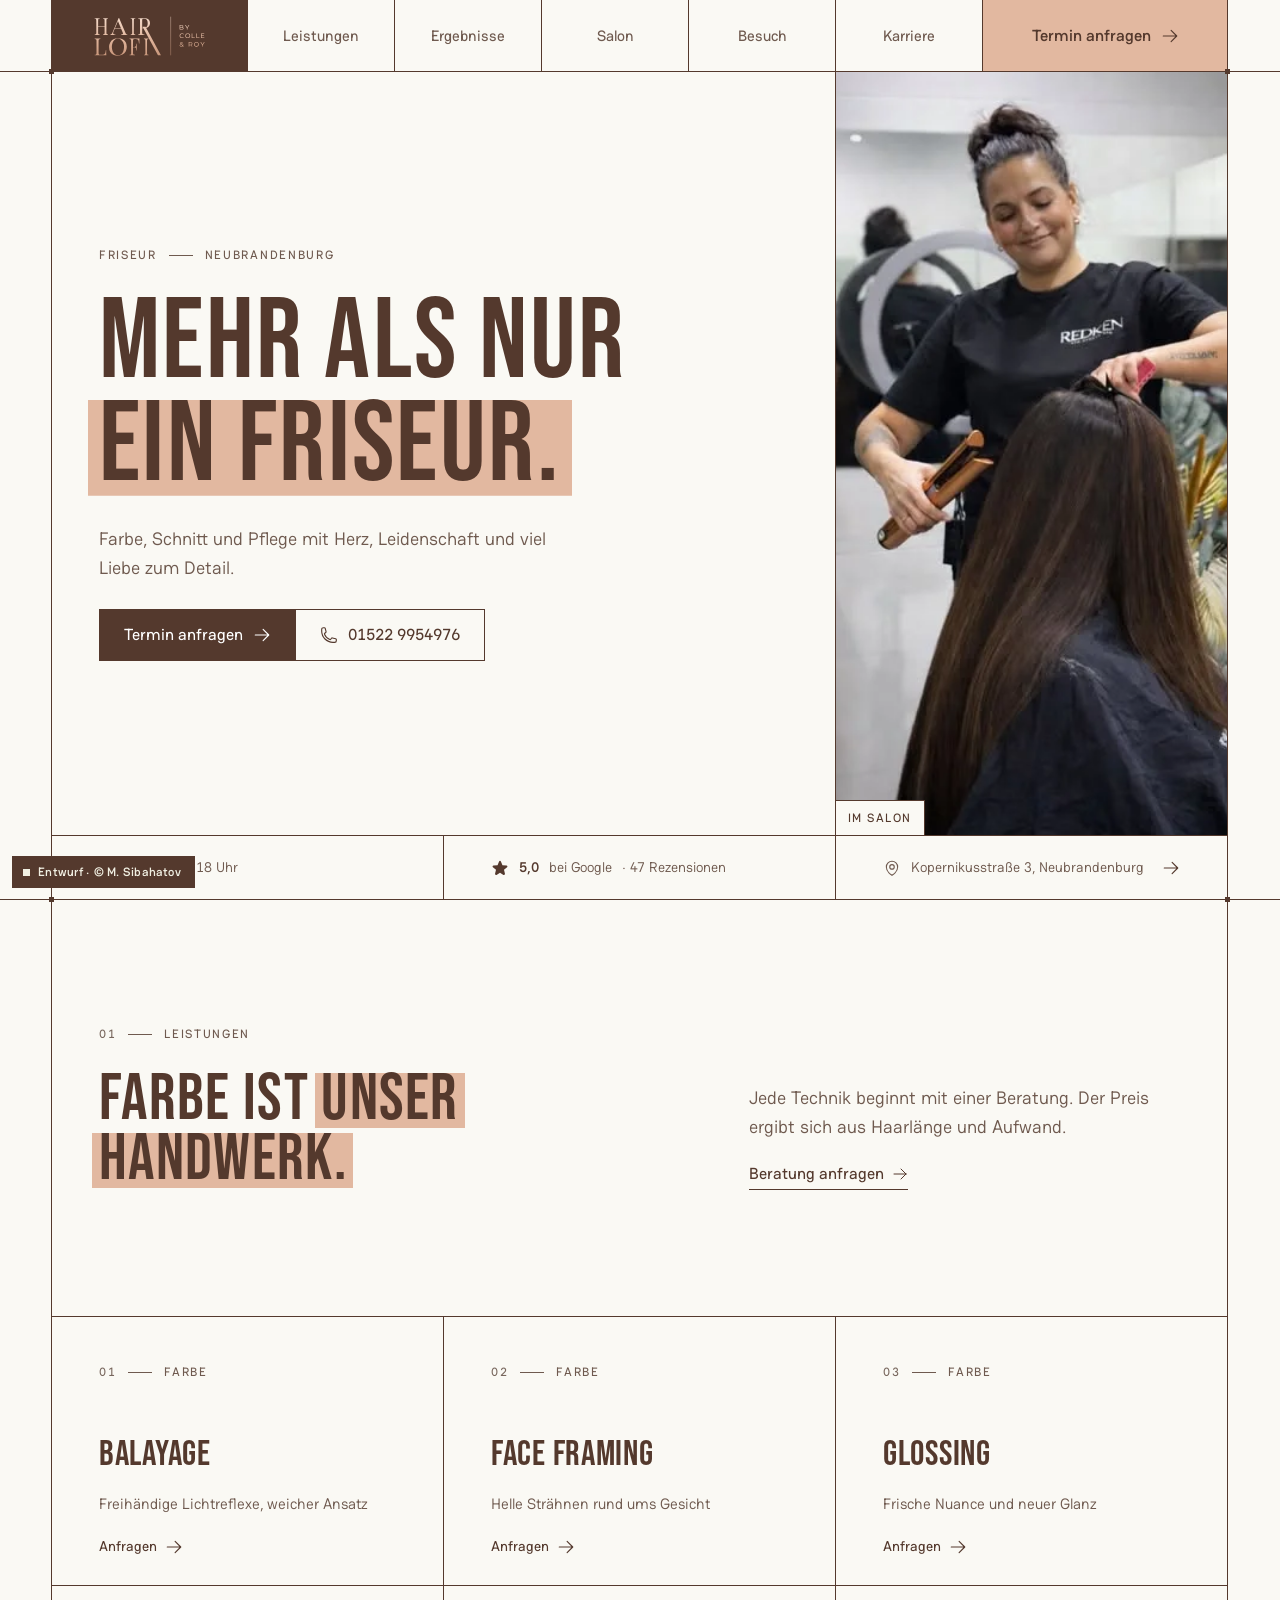
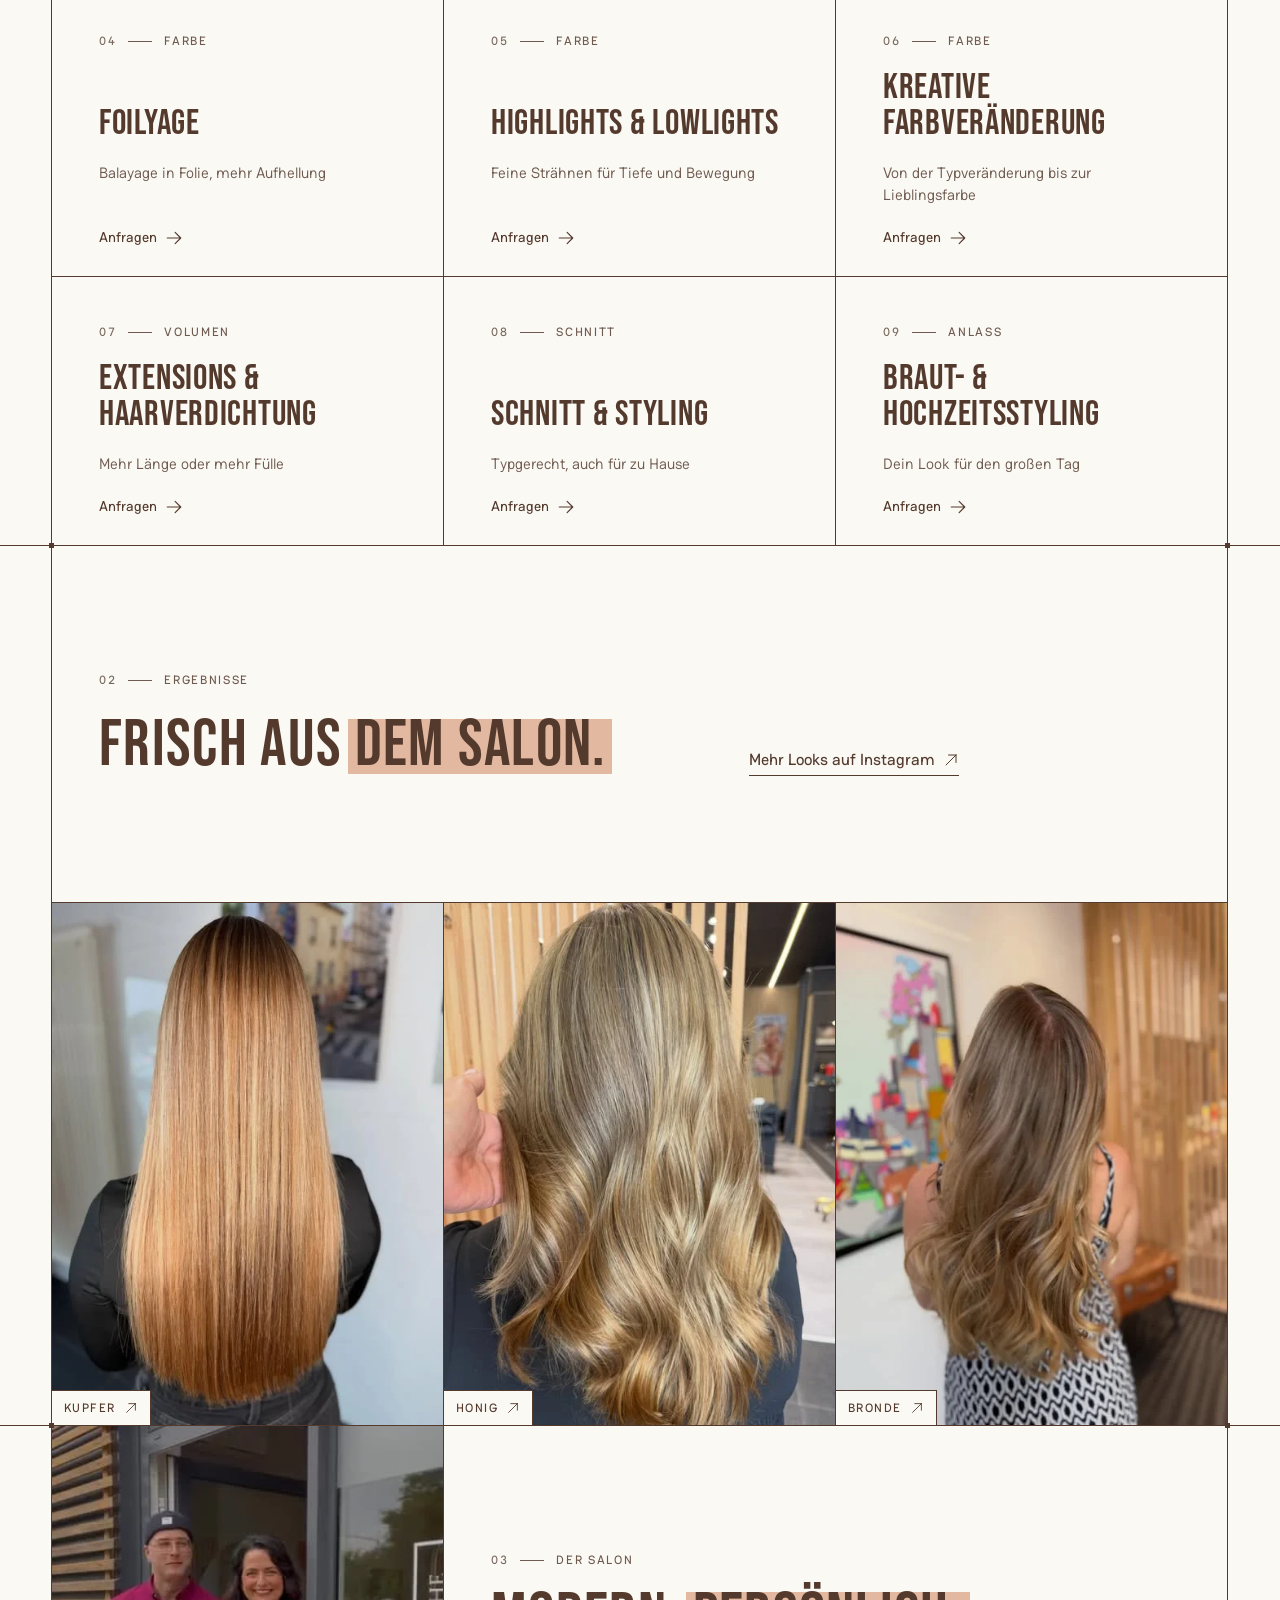
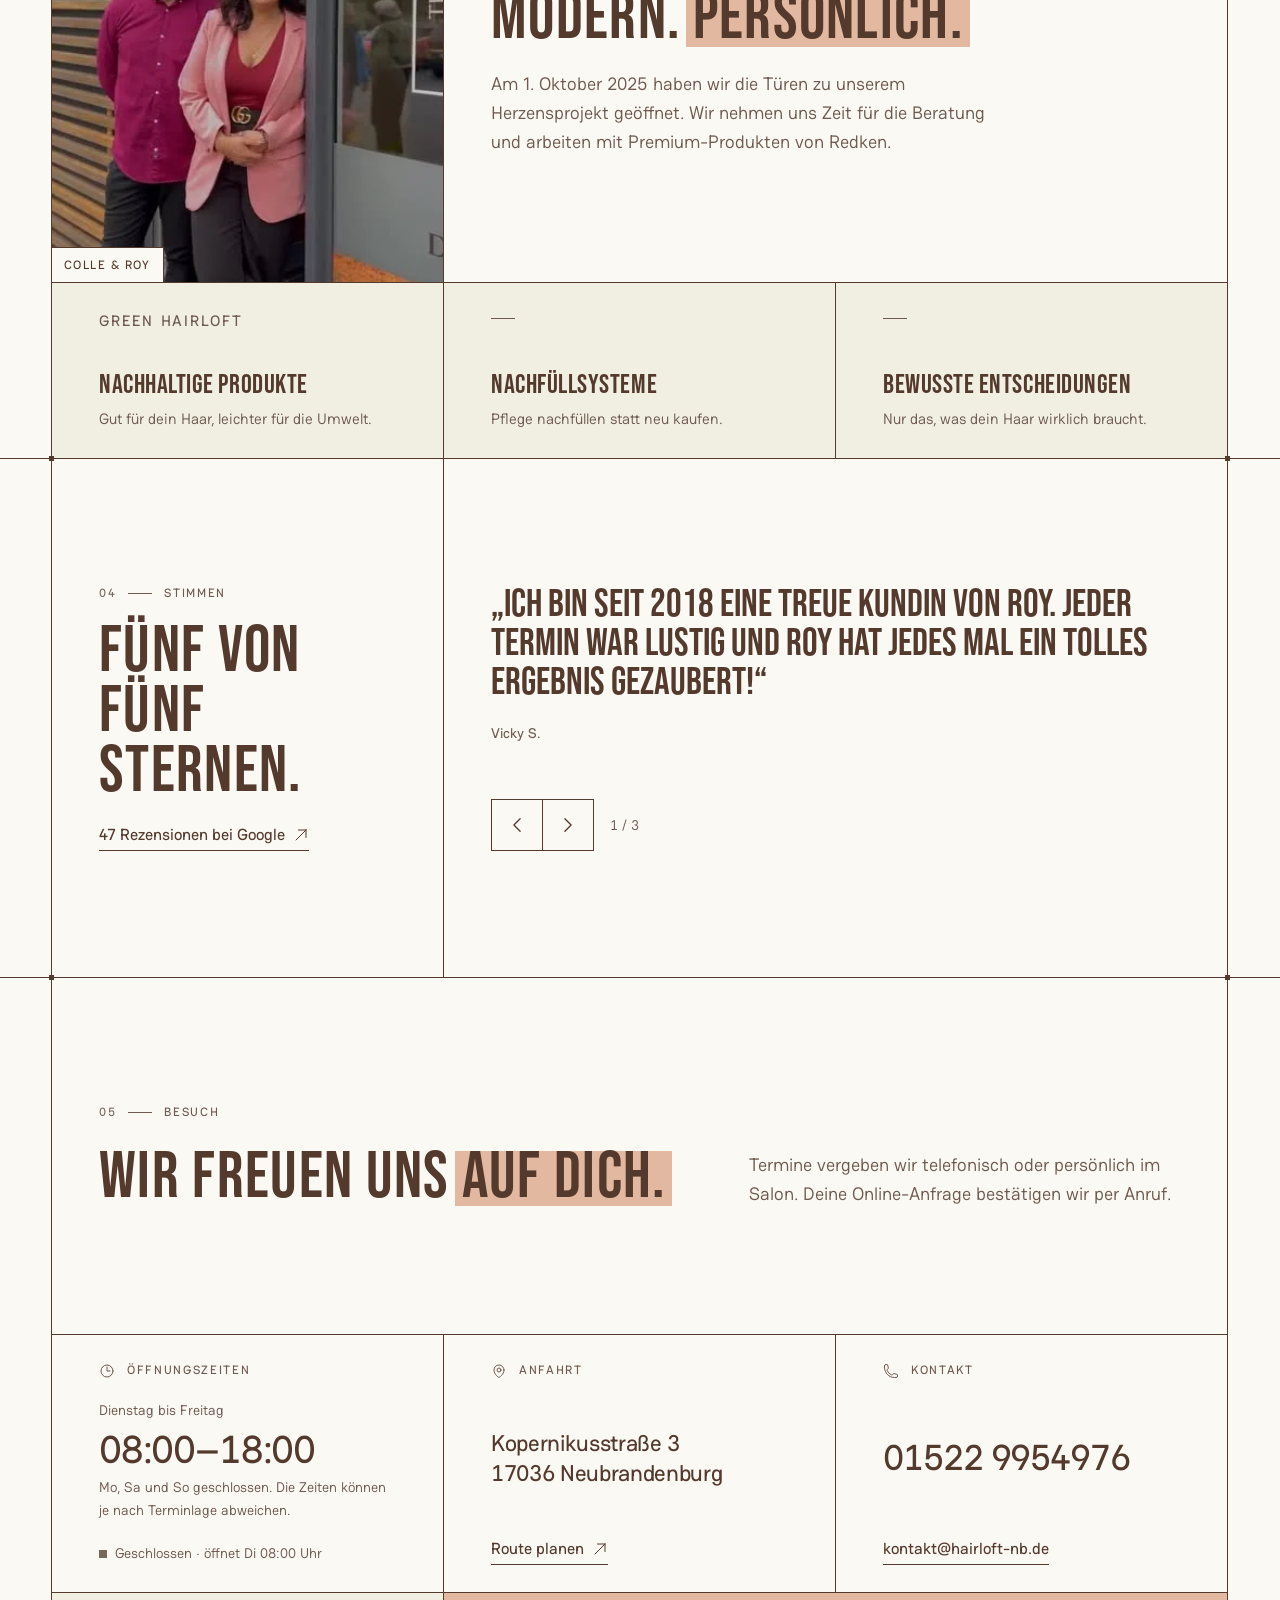
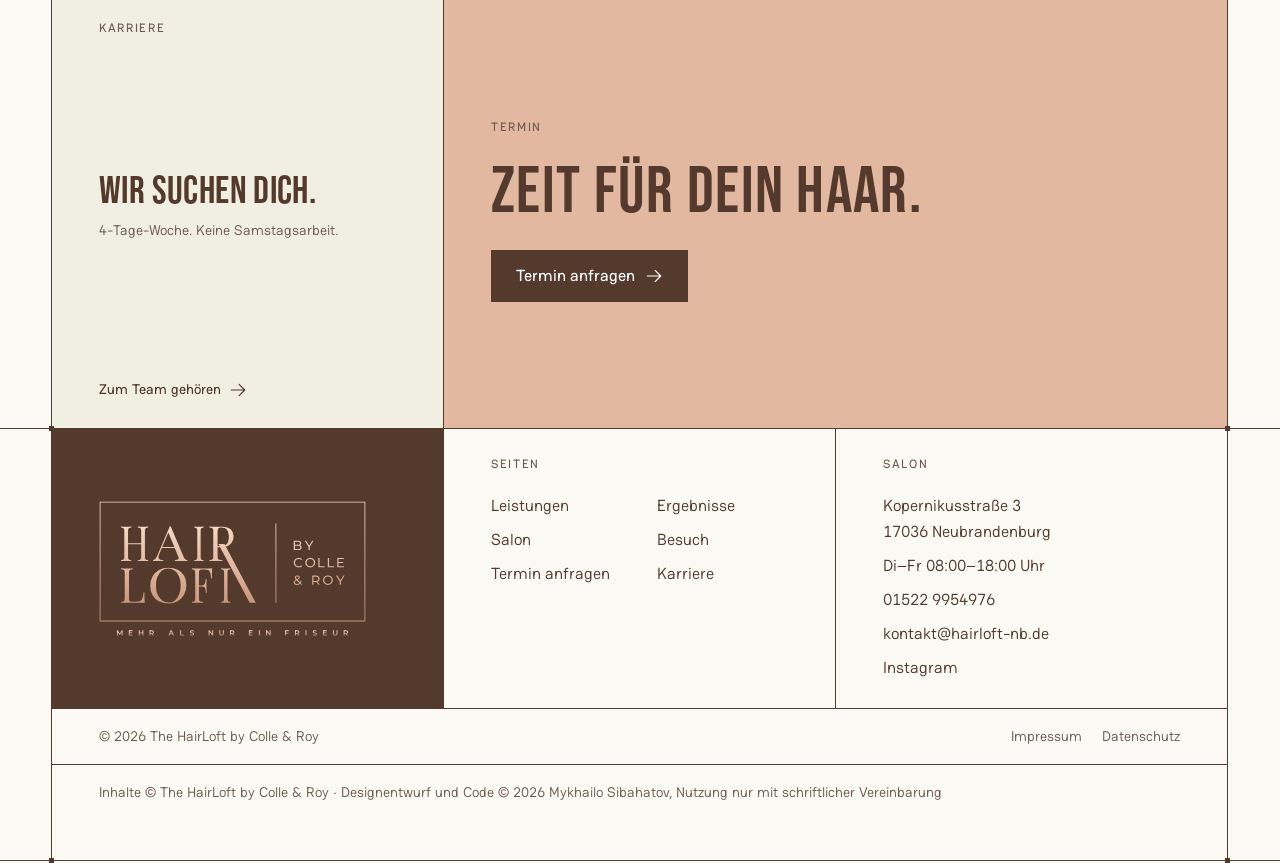
==== commit 18b3dbe2: "Rose gold from the logo replaces the green, day and time in one request step, services as nine scann" ====
--- a/index.html
+++ b/index.html
@@ -19,7 +19,7 @@
 <link rel="preload" href="fonts/bebas-neue.woff2" as="font" type="font/woff2" crossorigin>
 <link rel="preload" href="fonts/haskoy-vf.woff2" as="font" type="font/woff2" crossorigin>
 <script>document.documentElement.style.setProperty('--screen', window.innerHeight + 'px');</script>
-<link rel="stylesheet" href="css/styles.css?v=15">
+<link rel="stylesheet" href="css/styles.css?v=16">
 <meta property="og:type" content="website">
 <meta property="og:title" content="The HairLoft by Colle &amp; Roy · Friseur in Neubrandenburg">
 <meta property="og:description" content="Mehr als nur ein Friseur. Individuelle Farbtechniken, typgerechtes Styling und hochwertige Haarpflege in Neubrandenburg.">
@@ -139,58 +139,60 @@
             <a class="link" href="termin.html?leistung=beratung" data-modal="book"><span>Beratung anfragen</span><svg class="i"><use href="#i-arrow-right"/></svg></a>
           </div>
         </div>
-        <div class="cell svcs c-8 t-12" data-svcs>
-          <ol class="svcs__list">
-            <li class="svc is-active">
-              <h3 class="svc__h"><a class="svc__name" href="termin.html?leistung=balayage" data-modal="book" aria-current="true"><span class="svc__no">01</span><span class="svc__t">Balayage</span><svg class="i" aria-hidden="true"><use href="#i-arrow-right"/></svg></a></h3>
-              <div class="svc__more"><p>Freihändige Lichtreflexe, weicher Ansatz</p><a class="link" href="termin.html?leistung=balayage" data-modal="book"><span>Termin anfragen</span><svg class="i"><use href="#i-arrow-right"/></svg></a></div>
-            </li>
-            <li class="svc">
-              <h3 class="svc__h"><a class="svc__name" href="termin.html?leistung=face-framing" data-modal="book"><span class="svc__no">02</span><span class="svc__t">Face Framing</span><svg class="i" aria-hidden="true"><use href="#i-arrow-right"/></svg></a></h3>
-              <div class="svc__more"><p>Helle Strähnen rund ums Gesicht</p><a class="link" href="termin.html?leistung=face-framing" data-modal="book"><span>Termin anfragen</span><svg class="i"><use href="#i-arrow-right"/></svg></a></div>
-            </li>
-            <li class="svc">
-              <h3 class="svc__h"><a class="svc__name" href="termin.html?leistung=glossing" data-modal="book"><span class="svc__no">03</span><span class="svc__t">Glossing</span><svg class="i" aria-hidden="true"><use href="#i-arrow-right"/></svg></a></h3>
-              <div class="svc__more"><p>Frische Nuance und neuer Glanz</p><a class="link" href="termin.html?leistung=glossing" data-modal="book"><span>Termin anfragen</span><svg class="i"><use href="#i-arrow-right"/></svg></a></div>
-            </li>
-            <li class="svc">
-              <h3 class="svc__h"><a class="svc__name" href="termin.html?leistung=foilyage" data-modal="book"><span class="svc__no">04</span><span class="svc__t">Foilyage</span><svg class="i" aria-hidden="true"><use href="#i-arrow-right"/></svg></a></h3>
-              <div class="svc__more"><p>Balayage in Folie, mehr Aufhellung</p><a class="link" href="termin.html?leistung=foilyage" data-modal="book"><span>Termin anfragen</span><svg class="i"><use href="#i-arrow-right"/></svg></a></div>
-            </li>
-            <li class="svc">
-              <h3 class="svc__h"><a class="svc__name" href="termin.html?leistung=highlights-lowlights" data-modal="book"><span class="svc__no">05</span><span class="svc__t">Highlights &amp; Lowlights</span><svg class="i" aria-hidden="true"><use href="#i-arrow-right"/></svg></a></h3>
-              <div class="svc__more"><p>Feine Strähnen für Tiefe und Bewegung</p><a class="link" href="termin.html?leistung=highlights-lowlights" data-modal="book"><span>Termin anfragen</span><svg class="i"><use href="#i-arrow-right"/></svg></a></div>
-            </li>
-            <li class="svc">
-              <h3 class="svc__h"><a class="svc__name" href="termin.html?leistung=farbveraenderung" data-modal="book"><span class="svc__no">06</span><span class="svc__t">Kreative Farbveränderungen</span><svg class="i" aria-hidden="true"><use href="#i-arrow-right"/></svg></a></h3>
-              <div class="svc__more"><p>Von der Typveränderung bis zur Lieblingsfarbe</p><a class="link" href="termin.html?leistung=farbveraenderung" data-modal="book"><span>Termin anfragen</span><svg class="i"><use href="#i-arrow-right"/></svg></a></div>
-            </li>
-            <li class="svc">
-              <h3 class="svc__h"><a class="svc__name" href="termin.html?leistung=extensions" data-modal="book"><span class="svc__no">07</span><span class="svc__t">Extensions &amp; Haarverdichtung</span><svg class="i" aria-hidden="true"><use href="#i-arrow-right"/></svg></a></h3>
-              <div class="svc__more"><p>Mehr Länge oder mehr Fülle</p><a class="link" href="termin.html?leistung=extensions" data-modal="book"><span>Termin anfragen</span><svg class="i"><use href="#i-arrow-right"/></svg></a></div>
-            </li>
-            <li class="svc">
-              <h3 class="svc__h"><a class="svc__name" href="termin.html?leistung=schnitt-styling" data-modal="book"><span class="svc__no">08</span><span class="svc__t">Schnitt &amp; Styling</span><svg class="i" aria-hidden="true"><use href="#i-arrow-right"/></svg></a></h3>
-              <div class="svc__more"><p>Typgerecht, auch für zu Hause</p><a class="link" href="termin.html?leistung=schnitt-styling" data-modal="book"><span>Termin anfragen</span><svg class="i"><use href="#i-arrow-right"/></svg></a></div>
-            </li>
-            <li class="svc">
-              <h3 class="svc__h"><a class="svc__name" href="termin.html?leistung=brautstyling" data-modal="book"><span class="svc__no">09</span><span class="svc__t">Braut- &amp; Hochzeitsstyling</span><svg class="i" aria-hidden="true"><use href="#i-arrow-right"/></svg></a></h3>
-              <div class="svc__more"><p>Dein Look für den großen Tag</p><a class="link" href="termin.html?leistung=brautstyling" data-modal="book"><span>Termin anfragen</span><svg class="i"><use href="#i-arrow-right"/></svg></a></div>
-            </li>
-          </ol>
-        </div>
-        <div class="col svc-stage c-4">
-          <div class="cell cell--linen stage" data-svc-stage aria-live="polite">
-            <p class="label"><span class="no" data-svc-no>01</span><span class="bar" aria-hidden="true"></span><span>von 09</span></p>
-            <p class="display stage__t" data-svc-title>Balayage</p>
-            <p class="stage__d" data-svc-desc>Freihändige Lichtreflexe, weicher Ansatz</p>
-            <a class="btn" href="termin.html?leistung=balayage" data-modal="book" data-svc-link><span>Termin anfragen</span><svg class="i i--go"><use href="#i-arrow-right"/></svg></a>
-          </div>
-          <figure class="cell media">
-            <img src="assets/img/ergebnis-kuehles-blond.webp" alt="Langes kühles Blond mit weichen Wellen, Rückansicht" width="480" height="640" loading="lazy" style="object-position: 50% 30%">
-            <figcaption class="media__tag">Kühles Blond</figcaption>
-          </figure>
-        </div>
+        <a class="cell svc c-4" href="termin.html?leistung=balayage" data-modal="book">
+          <p class="label"><span class="no">01</span><span class="bar" aria-hidden="true"></span><span>Farbe</span></p>
+          <h3 class="svc__t">Balayage</h3>
+          <p class="svc__d">Freihändige Lichtreflexe, weicher Ansatz</p>
+          <span class="go svc__go"><span>Anfragen</span><svg class="i" aria-hidden="true"><use href="#i-arrow-right"/></svg></span>
+        </a>
+        <a class="cell svc c-4" href="termin.html?leistung=face-framing" data-modal="book">
+          <p class="label"><span class="no">02</span><span class="bar" aria-hidden="true"></span><span>Farbe</span></p>
+          <h3 class="svc__t">Face Framing</h3>
+          <p class="svc__d">Helle Strähnen rund ums Gesicht</p>
+          <span class="go svc__go"><span>Anfragen</span><svg class="i" aria-hidden="true"><use href="#i-arrow-right"/></svg></span>
+        </a>
+        <a class="cell svc c-4" href="termin.html?leistung=glossing" data-modal="book">
+          <p class="label"><span class="no">03</span><span class="bar" aria-hidden="true"></span><span>Farbe</span></p>
+          <h3 class="svc__t">Glossing</h3>
+          <p class="svc__d">Frische Nuance und neuer Glanz</p>
+          <span class="go svc__go"><span>Anfragen</span><svg class="i" aria-hidden="true"><use href="#i-arrow-right"/></svg></span>
+        </a>
+        <a class="cell svc c-4" href="termin.html?leistung=foilyage" data-modal="book">
+          <p class="label"><span class="no">04</span><span class="bar" aria-hidden="true"></span><span>Farbe</span></p>
+          <h3 class="svc__t">Foilyage</h3>
+          <p class="svc__d">Balayage in Folie, mehr Aufhellung</p>
+          <span class="go svc__go"><span>Anfragen</span><svg class="i" aria-hidden="true"><use href="#i-arrow-right"/></svg></span>
+        </a>
+        <a class="cell svc c-4" href="termin.html?leistung=highlights-lowlights" data-modal="book">
+          <p class="label"><span class="no">05</span><span class="bar" aria-hidden="true"></span><span>Farbe</span></p>
+          <h3 class="svc__t">Highlights &amp; Lowlights</h3>
+          <p class="svc__d">Feine Strähnen für Tiefe und Bewegung</p>
+          <span class="go svc__go"><span>Anfragen</span><svg class="i" aria-hidden="true"><use href="#i-arrow-right"/></svg></span>
+        </a>
+        <a class="cell svc c-4" href="termin.html?leistung=farbveraenderung" data-modal="book">
+          <p class="label"><span class="no">06</span><span class="bar" aria-hidden="true"></span><span>Farbe</span></p>
+          <h3 class="svc__t">Kreative Farbveränderung</h3>
+          <p class="svc__d">Von der Typveränderung bis zur Lieblingsfarbe</p>
+          <span class="go svc__go"><span>Anfragen</span><svg class="i" aria-hidden="true"><use href="#i-arrow-right"/></svg></span>
+        </a>
+        <a class="cell svc c-4" href="termin.html?leistung=extensions" data-modal="book">
+          <p class="label"><span class="no">07</span><span class="bar" aria-hidden="true"></span><span>Volumen</span></p>
+          <h3 class="svc__t">Extensions &amp; Haarverdichtung</h3>
+          <p class="svc__d">Mehr Länge oder mehr Fülle</p>
+          <span class="go svc__go"><span>Anfragen</span><svg class="i" aria-hidden="true"><use href="#i-arrow-right"/></svg></span>
+        </a>
+        <a class="cell svc c-4" href="termin.html?leistung=schnitt-styling" data-modal="book">
+          <p class="label"><span class="no">08</span><span class="bar" aria-hidden="true"></span><span>Schnitt</span></p>
+          <h3 class="svc__t">Schnitt &amp; Styling</h3>
+          <p class="svc__d">Typgerecht, auch für zu Hause</p>
+          <span class="go svc__go"><span>Anfragen</span><svg class="i" aria-hidden="true"><use href="#i-arrow-right"/></svg></span>
+        </a>
+        <a class="cell svc c-4" href="termin.html?leistung=brautstyling" data-modal="book">
+          <p class="label"><span class="no">09</span><span class="bar" aria-hidden="true"></span><span>Anlass</span></p>
+          <h3 class="svc__t">Braut- &amp; Hochzeitsstyling</h3>
+          <p class="svc__d">Dein Look für den großen Tag</p>
+          <span class="go svc__go"><span>Anfragen</span><svg class="i" aria-hidden="true"><use href="#i-arrow-right"/></svg></span>
+        </a>
       </div>
     </div>
   </section>
@@ -386,15 +388,14 @@
 
     <div class="modal__bar">
       <p class="modal__name" id="book-title">Terminanfrage</p>
-      <p class="modal__count" data-wz-count aria-live="polite">Schritt 1 von 5</p>
+      <p class="modal__count" data-wz-count aria-live="polite">Schritt 1 von 4</p>
       <button class="modal__x" type="button" data-close aria-label="Schließen"><svg class="i"><use href="#i-x-mark"/></svg></button>
     </div>
-    <ol class="prog" style="--n:5" aria-label="Fortschritt">
+    <ol class="prog" style="--n:4" aria-label="Fortschritt">
       <li><button type="button" data-wz-go="0"><span class="prog__no">1</span><svg class="i" aria-hidden="true"><use href="#i-check"/></svg><span class="prog__t">Leistung</span></button></li>
-      <li><button type="button" data-wz-go="1"><span class="prog__no">2</span><svg class="i" aria-hidden="true"><use href="#i-check"/></svg><span class="prog__t">Tag</span></button></li>
-      <li><button type="button" data-wz-go="2"><span class="prog__no">3</span><svg class="i" aria-hidden="true"><use href="#i-check"/></svg><span class="prog__t">Uhrzeit</span></button></li>
-      <li><button type="button" data-wz-go="3"><span class="prog__no">4</span><svg class="i" aria-hidden="true"><use href="#i-check"/></svg><span class="prog__t">Kontakt</span></button></li>
-      <li><button type="button" data-wz-go="4"><span class="prog__no">5</span><svg class="i" aria-hidden="true"><use href="#i-check"/></svg><span class="prog__t">Senden</span></button></li>
+      <li><button type="button" data-wz-go="1"><span class="prog__no">2</span><svg class="i" aria-hidden="true"><use href="#i-check"/></svg><span class="prog__t">Termin</span></button></li>
+      <li><button type="button" data-wz-go="2"><span class="prog__no">3</span><svg class="i" aria-hidden="true"><use href="#i-check"/></svg><span class="prog__t">Kontakt</span></button></li>
+      <li><button type="button" data-wz-go="3"><span class="prog__no">4</span><svg class="i" aria-hidden="true"><use href="#i-check"/></svg><span class="prog__t">Senden</span></button></li>
     </ol>
 
     <div class="modal__body">
@@ -433,38 +434,27 @@
         </div>
       </div>
 
-      <div class="step" data-step data-group="datum" role="group" aria-labelledby="bk-q2">
+      <div class="step step--when" data-step data-group="datum uhrzeit" role="group" aria-labelledby="bk-q2">
         <div class="step__q">
-          <p class="label"><span class="no">02</span><span class="bar" aria-hidden="true"></span><span>Tag</span></p>
+          <p class="label"><span class="no">02</span><span class="bar" aria-hidden="true"></span><span>Termin</span></p>
           <h2 id="bk-q2" tabindex="-1">Wann passt es dir?</h2>
-          <p class="small">Wir sind Dienstag bis Freitag von 8 bis 18 Uhr für dich da.</p>
-          <p class="err" role="alert">Bitte wähle einen Tag.</p>
+          <p class="small">Wähle einen Tag, dann erscheinen daneben seine Uhrzeiten. Die Zeit ist ein Wunsch, wir bestätigen sie dir am Telefon.</p>
+          <p class="err" role="alert">Bitte wähle einen Tag und eine Uhrzeit.</p>
         </div>
         <div class="step__a">
           <div class="snap">
-            <div class="cal" data-cal role="group" aria-labelledby="bk-q2"></div>
+            <div class="when">
+              <div class="cal" data-cal role="group" aria-label="Tag"></div>
+              <div class="slots" data-slots role="group" aria-label="Uhrzeit" aria-live="polite"></div>
+            </div>
           </div>
           <p class="cal__legend"><span class="lg-today"><i></i>heute</span><span><i></i>geschlossen oder vorbei</span></p>
-        </div>
-      </div>
-
-      <div class="step" data-step data-group="uhrzeit" role="group" aria-labelledby="bk-q3">
-        <div class="step__q">
-          <p class="label"><span class="no">03</span><span class="bar" aria-hidden="true"></span><span>Uhrzeit</span></p>
-          <h2 id="bk-q3" tabindex="-1">Deine Wunschzeit</h2>
-          <p class="small" data-slot-hint>Die Uhrzeit ist ein Wunsch. Wir sagen dir am Telefon, ob sie frei ist.</p>
-          <p class="err" role="alert">Bitte wähle eine Uhrzeit.</p>
-        </div>
-        <div class="step__a">
-          <div class="snap">
-            <div class="slots" data-slots role="group" aria-labelledby="bk-q3"></div>
-          </div>
         </div>
       </div>
 
       <div class="step" data-step role="group" aria-labelledby="bk-q4">
         <div class="step__q">
-          <p class="label"><span class="no">04</span><span class="bar" aria-hidden="true"></span><span>Kontakt</span></p>
+          <p class="label"><span class="no">03</span><span class="bar" aria-hidden="true"></span><span>Kontakt</span></p>
           <h2 id="bk-q4" tabindex="-1">Wie erreichen wir dich?</h2>
           <p class="small">Wir rufen dich an und machen den Termin fest.</p>
         </div>
@@ -500,7 +490,7 @@
 
       <div class="step" data-step role="group" aria-labelledby="bk-q5">
         <div class="step__q">
-          <p class="label"><span class="no">05</span><span class="bar" aria-hidden="true"></span><span>Senden</span></p>
+          <p class="label"><span class="no">04</span><span class="bar" aria-hidden="true"></span><span>Senden</span></p>
           <h2 id="bk-q5" tabindex="-1">Passt alles?</h2>
           <p class="small">Unverbindlich. Der Termin gilt erst, wenn wir ihn dir am Telefon bestätigt haben.</p>
         </div>
@@ -543,7 +533,7 @@
 </div>
 <!-- /partial:booking -->
 
-<script src="js/main.js?v=15" defer></script>
-<script src="js/booking.js?v=15" defer></script>
+<script src="js/main.js?v=16" defer></script>
+<script src="js/booking.js?v=16" defer></script>
 </body>
 </html>
--- a/css/styles.css
+++ b/css/styles.css
@@ -12,8 +12,9 @@
    One column rhythm on every page: thirds (4 / 4 / 4 or 4 / 8). The rails at column 4 and 8 run from the
    hero to the footer; no band splits into halves or quarters.
 
-   Colour: Winter Pear never sits on Potting Soil (no green text, labels, buttons or dots on brown), and
-   two brown cells never touch. On brown the type is white or Cannoli Cream. */
+   Colour: the accent (rose gold) never sits on Potting Soil (no accent text, labels, buttons or dots on brown;
+   the logo is the only rose gold on brown), and two brown cells never touch. On brown the type is white or
+   Cannoli Cream. */
 
 /* ---------- Fonts (self-hosted, SIL OFL: fonts/OFL-*.txt) ---------- */
 @font-face {
@@ -31,14 +32,14 @@
 
 /* ---------- Tokens ---------- */
 :root {
-  /* palette (07.10.2026, client-side picks): Pantone 11-4302 TCX Cannoli Cream, 15-0523 TCX Winter Pear,
-     19-1218 TCX Potting Soil. Plummed Depths was dropped again on 08.10.2026: no plum anywhere. Token names kept
-     from the rose-gold version. Rule: one green only (Winter Pear, solid), never tinted or faded: --rose and --blush are the same value. */
+  /* palette: Pantone 11-4302 TCX Cannoli Cream and 19-1218 TCX Potting Soil (client-side picks, 07.10.2026) plus
+     the logo's rose gold as the one accent (14.10.2026: Winter Pear dropped, only the small "open now" dot is still green; plum dropped on
+     08.10.2026). Rule: one accent only, solid, never tinted or faded: --rose and --blush are the same value. */
   --paper: #faf9f4;      /* page ground: clearer than Cannoli Cream, which is kept as the wash below */
   --linen: #f0efe2;      /* Cannoli Cream (washes, hovers, disabled) */
   --sand: #f0efe2;
-  --blush: #b0b487;      /* the one green, solid (no tints) */
-  --rose: #b0b487;       /* Winter Pear */
+  --blush: #e2b8a0;      /* the one accent, solid (no tints) */
+  --rose: #e2b8a0;       /* rose gold: the middle stop of the logo's gradient */
   --ink: #54392d;        /* Potting Soil */
   --ink-2: #6f5a4f;
   --ink-3: #78675d;
@@ -223,12 +224,14 @@
 
 /* linked cells: plain tint, the arrow nudges */
 a.cell { transition: background-color 0.2s; }
-a.cell:hover { background: var(--linen); }
-a.cell--blush:hover { background: var(--rose); }
-a.cell--ink:hover { background: #6a4a3c; }
+@media (hover: hover) {
+  a.cell:hover { background: var(--linen); }
+  a.cell--blush:hover { background: var(--rose); }
+  a.cell--ink:hover { background: #6a4a3c; }
+  a.cell:hover .go .i { transform: translateX(0.25rem); }
+}
 .go { display: inline-flex; align-items: center; gap: 0.5rem; font-size: var(--t-small); font-weight: 500; }
 .go .i { width: 1.125rem; height: 1.125rem; transition: transform 0.2s; }
-a.cell:hover .go .i { transform: translateX(0.25rem); }
 
 /* photo cells */
 .media { padding: 0; overflow: hidden; background: var(--sand); min-height: 14rem; }
@@ -268,7 +271,7 @@
   .btn:hover { background: var(--rose); border-color: var(--rose); color: var(--ink); }
   .btn:hover .i--go { transform: translateX(0.1875rem); }
   .btn--line:hover { background: var(--blush); border-color: var(--ink); color: var(--ink); }
-  /* on a green cell the hover cannot be green: the button turns to paper */
+  /* on a rose cell the hover cannot be rose: the button turns to paper */
   .cell--blush .btn:hover { background: var(--paper); border-color: var(--ink); }
 }
 .btn[disabled] { background: var(--ink-3); border-color: var(--ink-3); color: #fff; cursor: default; }
@@ -360,31 +363,16 @@
 .stat--sm { font-size: var(--t-stat-sm); --lh: 0.95; }
 .stat + .small, .small + .stat { margin-top: 0.5rem; }
 
-/* ---------- Leistungen: a type index (left, two thirds) and one stage (right) ----------
-   Wide screens: pointing at a name shows it on the stage. Below 64rem the stage is gone and the list is an
-   accordion: one item open, always the same height, so nothing below it moves. Row heights are explicit
-   and the names never wrap, so the cell is whole pixels at every size of the display font. */
-.svcs { justify-content: center; padding: var(--pad-lg); }
-.svcs__list { container-type: inline-size; display: flex; flex-direction: column; }
-.svc__h { font-size: 1rem; letter-spacing: 0; }
-.svc__name {
-  display: flex; align-items: center; width: 100%; height: 4rem;
-  font-family: var(--f-display); font-size: clamp(1.125rem, 6.9cqw, 3.375rem); --lh: 1; letter-spacing: 0.02em; white-space: nowrap;
-}
-@supports (width: round(down, 10px, 1px)) {
-  .svc__name { font-size: round(down, clamp(1.125rem, 6.9cqw, 3.375rem), 3px); }
-}
-.svc__no { flex: none; width: 2.75rem; font-family: var(--f-body); font-size: var(--t-label); font-weight: 500; letter-spacing: 0.14em; color: var(--ink-3); font-variant-numeric: tabular-nums; }
-.svc__t { padding-inline: 0.1em; margin-inline: -0.1em; }
-.svc__name > .i { margin-left: auto; visibility: hidden; }
-.svc.is-active .svc__t { background: linear-gradient(var(--blush), var(--blush)) 0 56% / 100% 0.84em no-repeat; }
-.svc.is-active .svc__name > .i { visibility: visible; }
-.svc__name:focus-visible { outline-offset: -2px; }
-.svc__more { display: none; }
-.stage { gap: var(--gap); padding-block: var(--pad-lg); }
-.stage__t { display: flex; align-items: flex-end; min-height: calc(2 * var(--t-third)); font-size: var(--t-third); --lh: 1; }
-.stage__d { min-height: 3rem; font-size: 0.9375rem; color: var(--ink-2); }
-.stage .btn { align-self: flex-start; }
+/* ---------- Leistungen: nine cells on the thirds, three per row ----------
+   Every cell reads the same way from top to bottom: number + kind, name, one line, "Anfragen". The name has
+   room for two lines in every cell, so the lines of one row start at the same height and can be scanned
+   across. One tap on a cell opens the request with the service already chosen. */
+.svc { min-height: 15rem; padding-block: var(--pad-lg) var(--pad); }
+.svc__t { display: flex; align-items: flex-end; min-height: 2em; font-size: var(--t-third); --lh: 1; hyphens: manual; }
+.svc__d { font-size: 0.9375rem; color: var(--ink-2); --lh: 1.45; max-width: 22rem; }
+.svc .label { flex-wrap: nowrap; white-space: nowrap; }   /* one line, so the names of a row start level */
+.svc__go { margin-top: auto; }
+.svc:active { background: var(--linen); }
 
 /* ---------- Photos: plain hover, no zoom ---------- */
 .media::after { content: ""; position: absolute; inset: 0; z-index: 1; background: var(--ink); opacity: 0; transition: opacity 0.25s; pointer-events: none; }
@@ -563,11 +551,29 @@
 .cal__legend i { width: 0.625rem; height: 0.625rem; border: 1px solid var(--line); background: var(--linen); }
 .cal__legend .lg-today i { background: var(--ink); border-color: var(--ink); }
 
-/* time slots */
+/* time slots: a head (which day), then the times, always filled to whole rows */
 .slots { display: grid; grid-template-columns: repeat(4, calc((100cqw - 1px) / 4)); }
+.slots__head { grid-column: 1 / -1; display: flex; align-items: center; justify-content: space-between; gap: 0.75rem; height: 3rem; padding-inline: 0.875rem; background: var(--linen); border-right: 1px solid var(--line); border-bottom: 1px solid var(--line); font-size: var(--t-small); white-space: nowrap; }
+.slots__k { font-size: var(--t-label); font-weight: 500; letter-spacing: 0.14em; text-transform: uppercase; color: var(--ink-2); }
+.slots__day { font-weight: 600; overflow: hidden; text-overflow: ellipsis; }
+.slots.is-off .slots__day { font-weight: 400; color: var(--ink-2); }
+.slot--blank { display: block; background: var(--linen); }
+.slots.is-fresh button.slot { animation: slot-in 0.28s ease-out both; }
+@keyframes slot-in { from { opacity: 0; } }
 .slot { height: var(--ctl-h); background: var(--paper); border-right: 1px solid var(--line); border-bottom: 1px solid var(--line); font-variant-numeric: tabular-nums; font-weight: 500; transition: background-color 0.15s, color 0.15s; }
 @media (hover: hover) { .slot:hover:not([disabled]) { background: var(--blush); } }
 .slot[disabled] { background: var(--linen); color: #c3b6ad; font-weight: 400; cursor: default; }
+/* Termin step: the calendar and the times in one step. Narrow: the times under the calendar. Wide enough
+   (the answer column is 505px and more): side by side, the times' head as tall as the month and weekday rows,
+   five rows of times as tall as the six weeks, so both grids close on one line. */
+.when { display: flex; flex-direction: column; gap: var(--gap); }
+@container (min-width: 505px) {
+  .when { --day: round(down, calc((100cqw - 1px) * 0.56 / 7), 1px); display: grid; grid-template-columns: auto minmax(0, 1fr); align-items: start; gap: 0; }
+  .when .cal { --day: round(down, calc((100cqw - 1px) * 0.56 / 7), 1px); }
+  .when .slots { width: auto; max-width: none; border-left: 0; grid-template-rows: 5rem; grid-template-columns: repeat(3, round(down, calc((100cqw - 1px - 7 * var(--day)) / 4), 1px)) minmax(0, 1fr); grid-auto-rows: 3rem; }
+  .when .slots__head { height: 5rem; flex-direction: column; align-items: flex-start; justify-content: center; gap: 0.25rem; }
+  .when .slot { height: 3rem; }
+}
 .slots .slot[aria-pressed="true"] { background: var(--ink); color: #fff; }
 .slot:focus-visible { outline-offset: -3px; position: relative; z-index: 1; }
 
@@ -575,8 +581,8 @@
   .snap > .form-rows { grid-template-columns: repeat(2, round(down, calc((100cqw - var(--gap)) / 2), 1px)); }
   /* the last column takes the pixels that are left: the control ends where its field ends */
   .seg { grid-template-columns: repeat(calc(var(--n, 3) - 1), round(down, calc((100cqw - 1px) / var(--n, 3)), 1px)) minmax(0, 1fr); }
-  .cal { --day: round(down, calc((100cqw - 1px) / 7), 1px); }
-  .slots { grid-template-columns: repeat(4, round(down, calc((100cqw - 1px) / 4), 1px)); }
+  .cal { --day: round(down, calc((100cqw - 1px) / 7 + 0.01px), 1px); }   /* +0.01px: 48 must not come out as 47.999 */
+  .slots { grid-template-columns: repeat(4, round(down, calc((100cqw - 1px) / 4 + 0.01px), 1px)); }
 }
 
 /* summary */
@@ -596,7 +602,7 @@
 .overlay.is-open { visibility: visible; opacity: 1; transition: opacity 0.22s, visibility 0s; }
 .modal {
   position: absolute; left: 50%; top: 50%; transform: translate(-50%, -50%);
-  width: min(100% - 2rem, 58rem); height: min(100% - 2rem, 43rem);
+  width: min(100% - 2rem, 64rem); height: min(100% - 2rem, 43rem);
   display: flex; flex-direction: column;
   background: var(--paper); border: 1px solid var(--line);
   container-type: inline-size;   /* the progress segments and the step columns take whole pixels from it */
@@ -604,8 +610,8 @@
 @supports (width: round(down, 10px, 1px)) {
   .modal {
     transform: none;
-    width: round(down, min(100% - 2rem, 58rem), 2px); height: round(down, min(100% - 2rem, 43rem), 2px);
-    left: round(down, calc((100% - min(100% - 2rem, 58rem)) / 2), 1px);
+    width: round(down, min(100% - 2rem, 64rem), 2px); height: round(down, min(100% - 2rem, 43rem), 2px);
+    left: round(down, calc((100% - min(100% - 2rem, 64rem)) / 2), 1px);
     top: round(down, calc((100% - min(100% - 2rem, 43rem)) / 2), 1px);
   }
 }
@@ -617,7 +623,7 @@
 @media (hover: hover) { .modal__x:hover { background: var(--blush); } }
 .modal__x:focus-visible { outline-offset: -4px; }
 
-/* progress: one segment per step. Done = green with a check, now = bold with a bar, to do = quiet.
+/* progress: one segment per step. Done = rose with a check, now = bold with a bar, to do = quiet.
    The last column takes the pixels that are left, so the segments end on the modal's right line. */
 .prog { flex: none; display: grid; grid-template-columns: repeat(var(--n, 5), minmax(0, 1fr)); border-bottom: 1px solid var(--line); }
 .prog li + li { border-left: 1px solid var(--line); }
@@ -674,7 +680,7 @@
 .step--done p { max-width: 26rem; color: var(--ink-2); }
 .step--done [data-draft] { display: none; }
 .modal.is-draft .step--done [data-draft] { display: block; }
-.mark { width: 3.25rem; height: 3.25rem; display: grid; place-items: center; background: var(--ok); color: #fff; }
+.mark { width: 3.25rem; height: 3.25rem; display: grid; place-items: center; background: var(--ink); color: #fff; }
 .mark .i { width: 1.75rem; height: 1.75rem; stroke-width: 2; }
 @supports (width: round(down, 10px, 1px)) {
   /* centred on a whole pixel, also in a panel of odd width */
@@ -713,6 +719,11 @@
   @media (max-width: 46rem) {
     .modal { --inset: round(down, calc((100cqw - round(down, 100cqw - 2 * var(--pad) - 1px, 28px) - 1px) / 2), 1px); }
     .modal__name, .modal__sum, .step__q, .step__a { padding-inline: var(--inset); }
+  }
+}
+@supports (width: round(down, 10px, 1px)) {
+  @media (max-width: 46rem) {
+    .modal { height: round(down, min(100% - 2rem, 48rem), 2px); top: round(down, calc((100% - min(100% - 2rem, 48rem)) / 2), 1px); }
   }
 }
 @media (max-width: 37.5rem), (max-height: 33rem) {
@@ -748,7 +759,7 @@
 
 /* ---------- Desktop: explicit placements ---------- */
 @media (min-width: 64.0625rem) {
-  /* closing row: the request comes first in the source (and on phones, so its green never lands on the
+  /* closing row: the request comes first in the source (and on phones, so its rose never lands on the
      footer's brown logo cell); on wide screens it sits right, the small cell left */
   .grid--close > .cta { grid-column: 5 / span 8; grid-row: 1; }
   .grid--close > :not(.cta) { grid-column: 1 / span 4; grid-row: 1; }
@@ -761,12 +772,7 @@
 @media (max-width: 64rem) {
   .strip .st-rest, .strip__arrow { display: none; }
   .t-12 { grid-column: span 12; } .t-8 { grid-column: span 8; } .t-6 { grid-column: span 6; } .t-4 { grid-column: span 4; }
-  /* services: the stage goes, the list opens in place (one item, fixed height) */
-  .svc-stage { display: none; }
-  .svcs { padding-block: var(--pad); }
-  .svc__name { height: max(3rem, calc(1em * 4 / 3)); }   /* the font size is a multiple of 3px: 4/3 of it is whole */
-  .svc.is-active .svc__more { display: flex; flex-direction: column; align-items: flex-start; gap: 0.5rem; height: 5.5rem; padding: 0.125rem 0 0 2.75rem; }
-  .svc__more p { font-size: 0.9375rem; color: var(--ink-2); }
+  .svc { min-height: 13rem; }
 }
 
 /* ---------- Header: hamburger ---------- */
@@ -793,6 +799,7 @@
   .strip { padding-inline: 0.875rem; gap: 0.5rem; }
   .visit, .stat-cell { min-height: 0; }
   .note { min-height: 0; }
+  .svc__t { font-size: 1.3125rem; }   /* three narrow columns: the long names still fit on two lines */
   .note .label:has(> .bar:only-child) { display: none; }
   .note h3 {
     hyphens: auto; -webkit-hyphens: auto;
@@ -802,6 +809,12 @@
 
 /* ---------- Phones ---------- */
 @media (max-width: 37.5rem) {
+  .svc { grid-column: span 12; min-height: 0; display: grid; grid-template-columns: minmax(0, 1fr) auto; column-gap: var(--gap); row-gap: 0.375rem; align-items: center; padding-block: var(--pad); }
+  .svc .label { grid-column: 1 / -1; }
+  .svc__t { grid-column: 1; min-height: 0; }
+  .svc__d { grid-column: 1; }
+  .svc__go { grid-column: 2; grid-row: 2 / span 2; margin: 0; }
+  .svc__go > span { display: none; }
   .actions { flex-direction: column; }
   .actions .btn { padding-inline: 1rem; }
   .actions .btn + .btn { margin-left: 0; margin-top: -1px; }
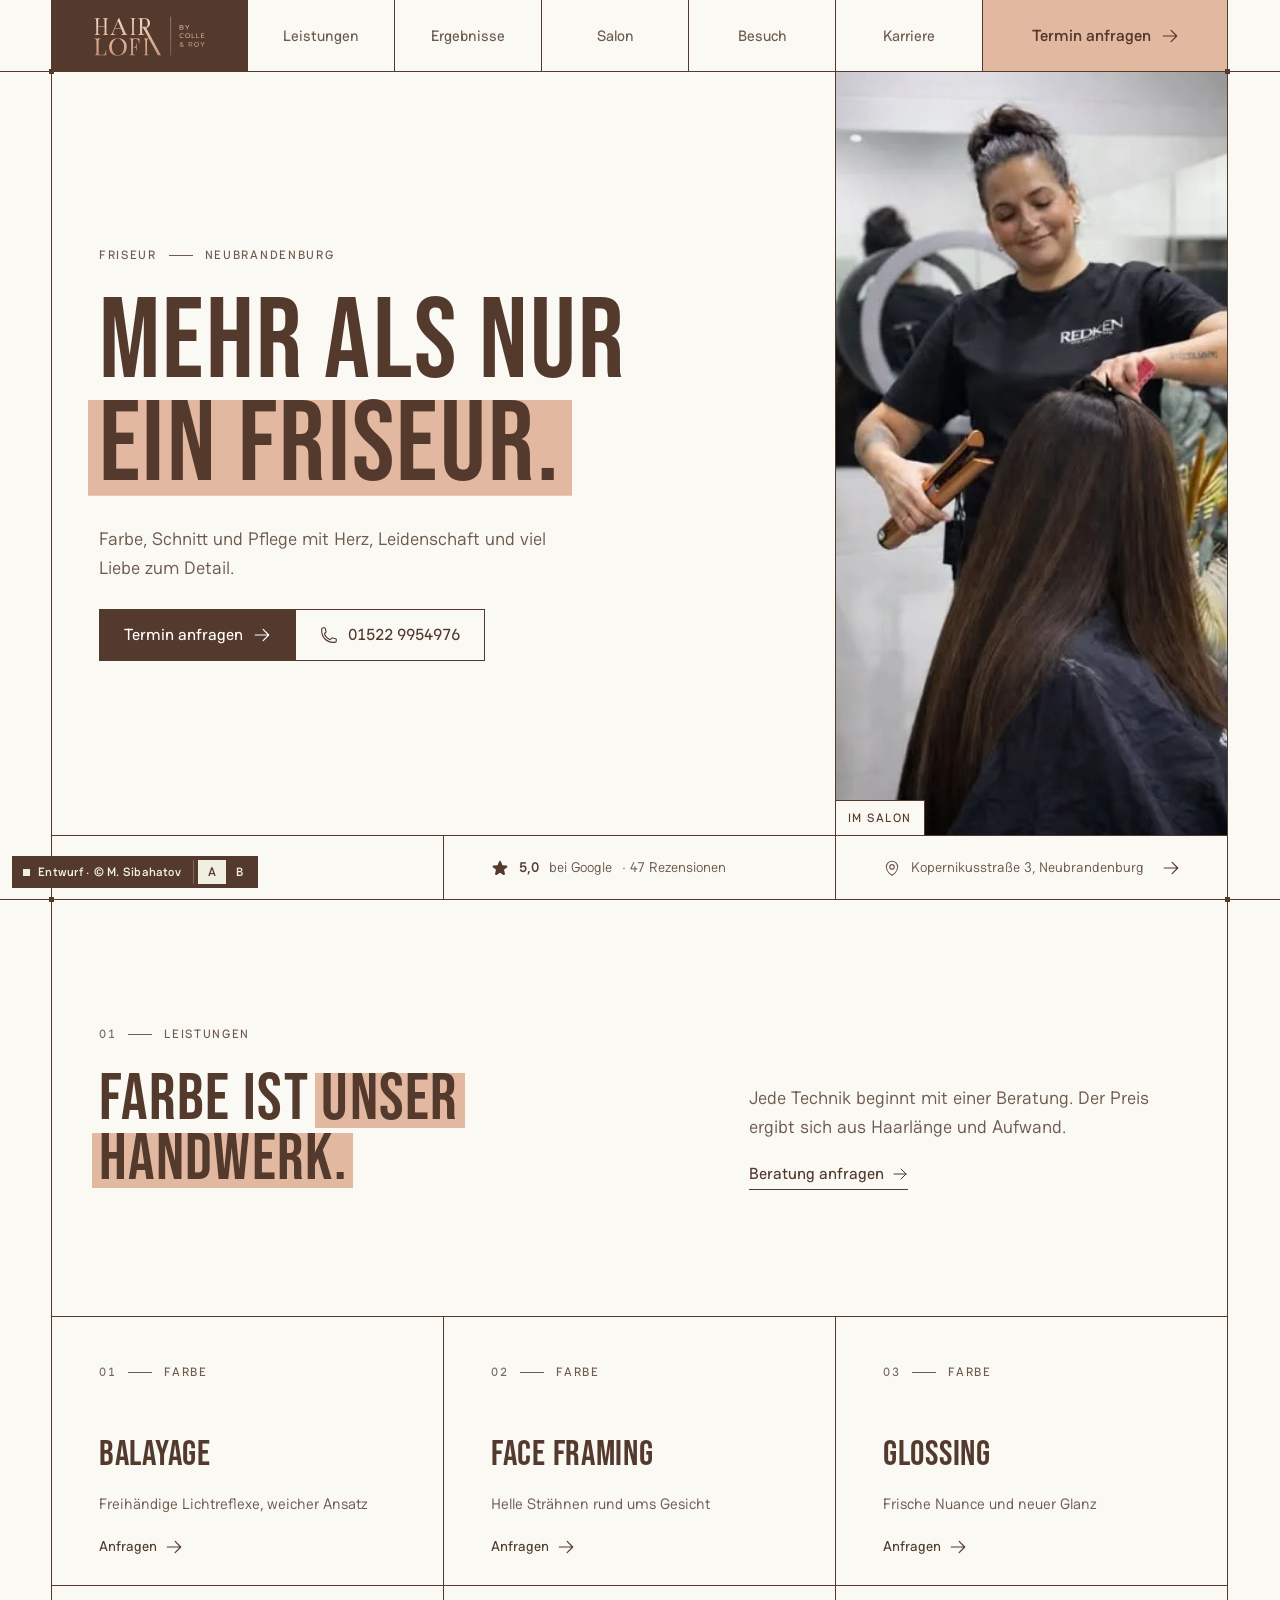
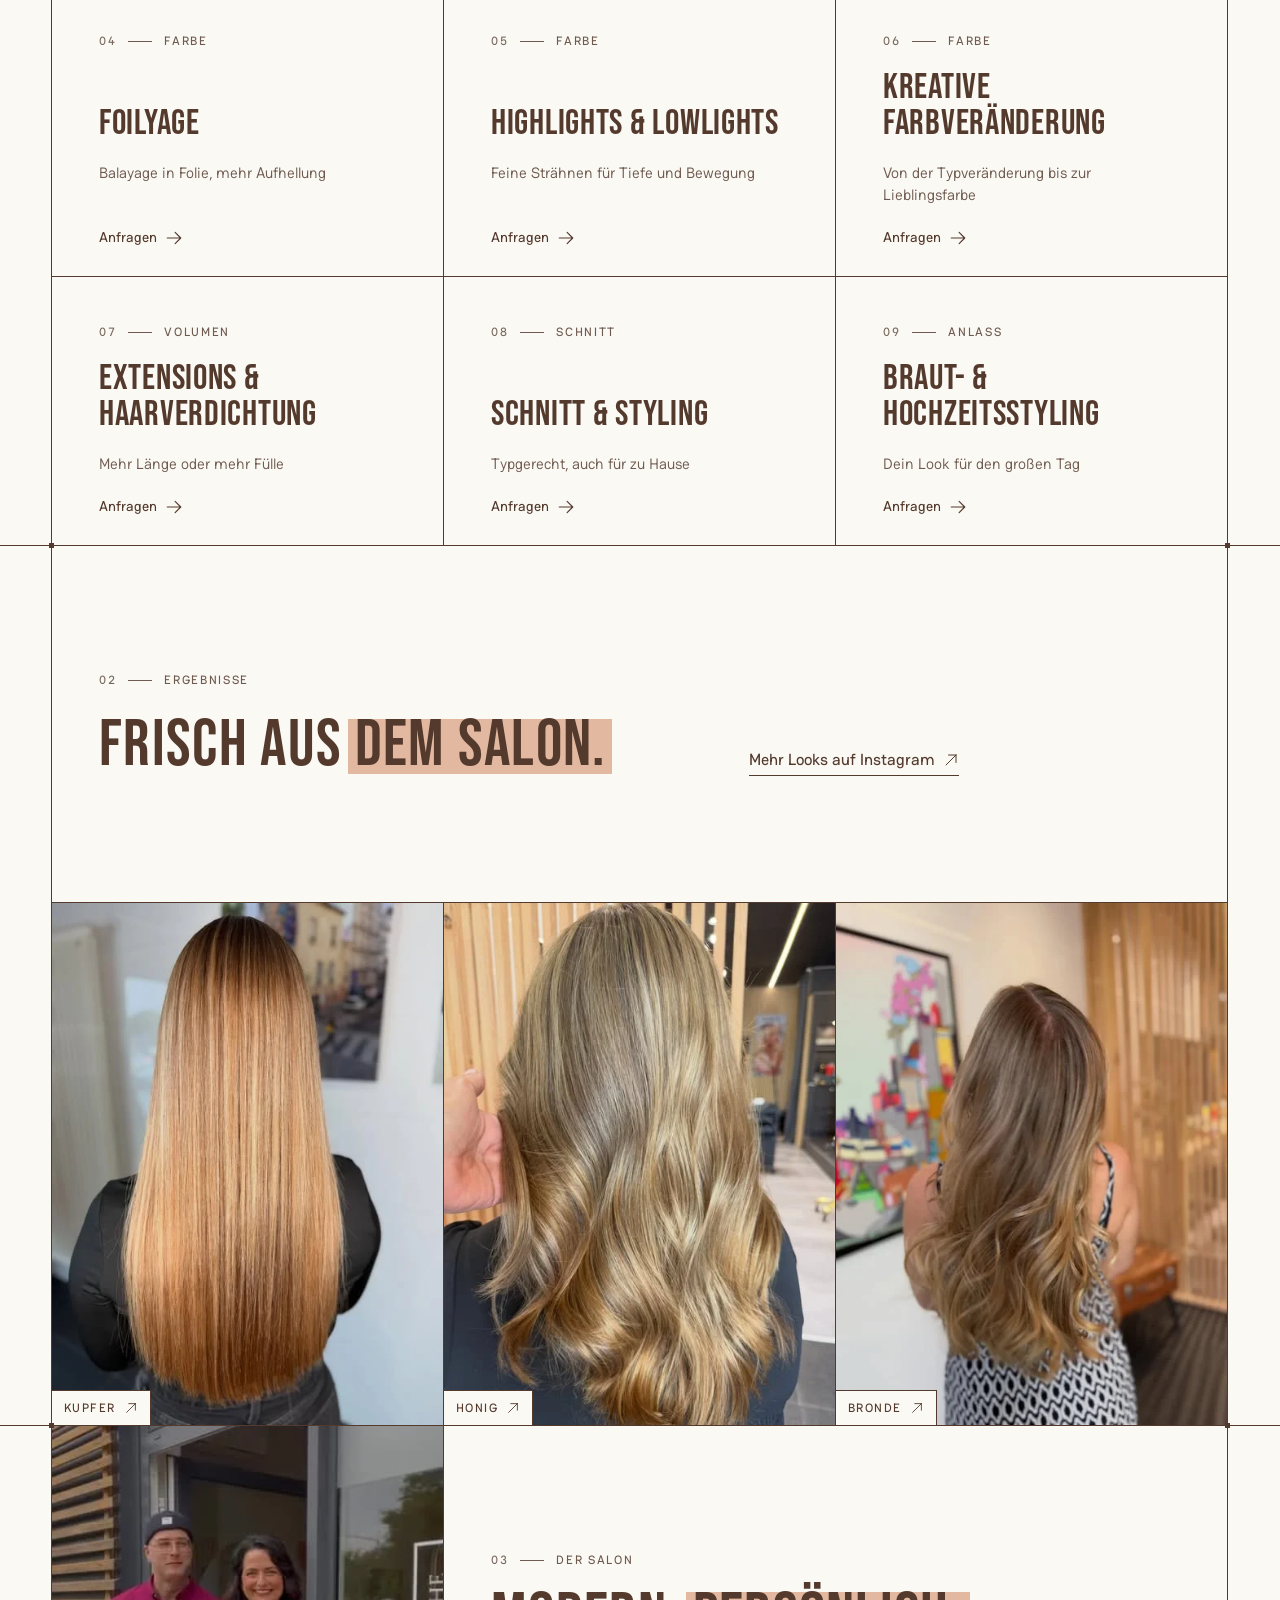
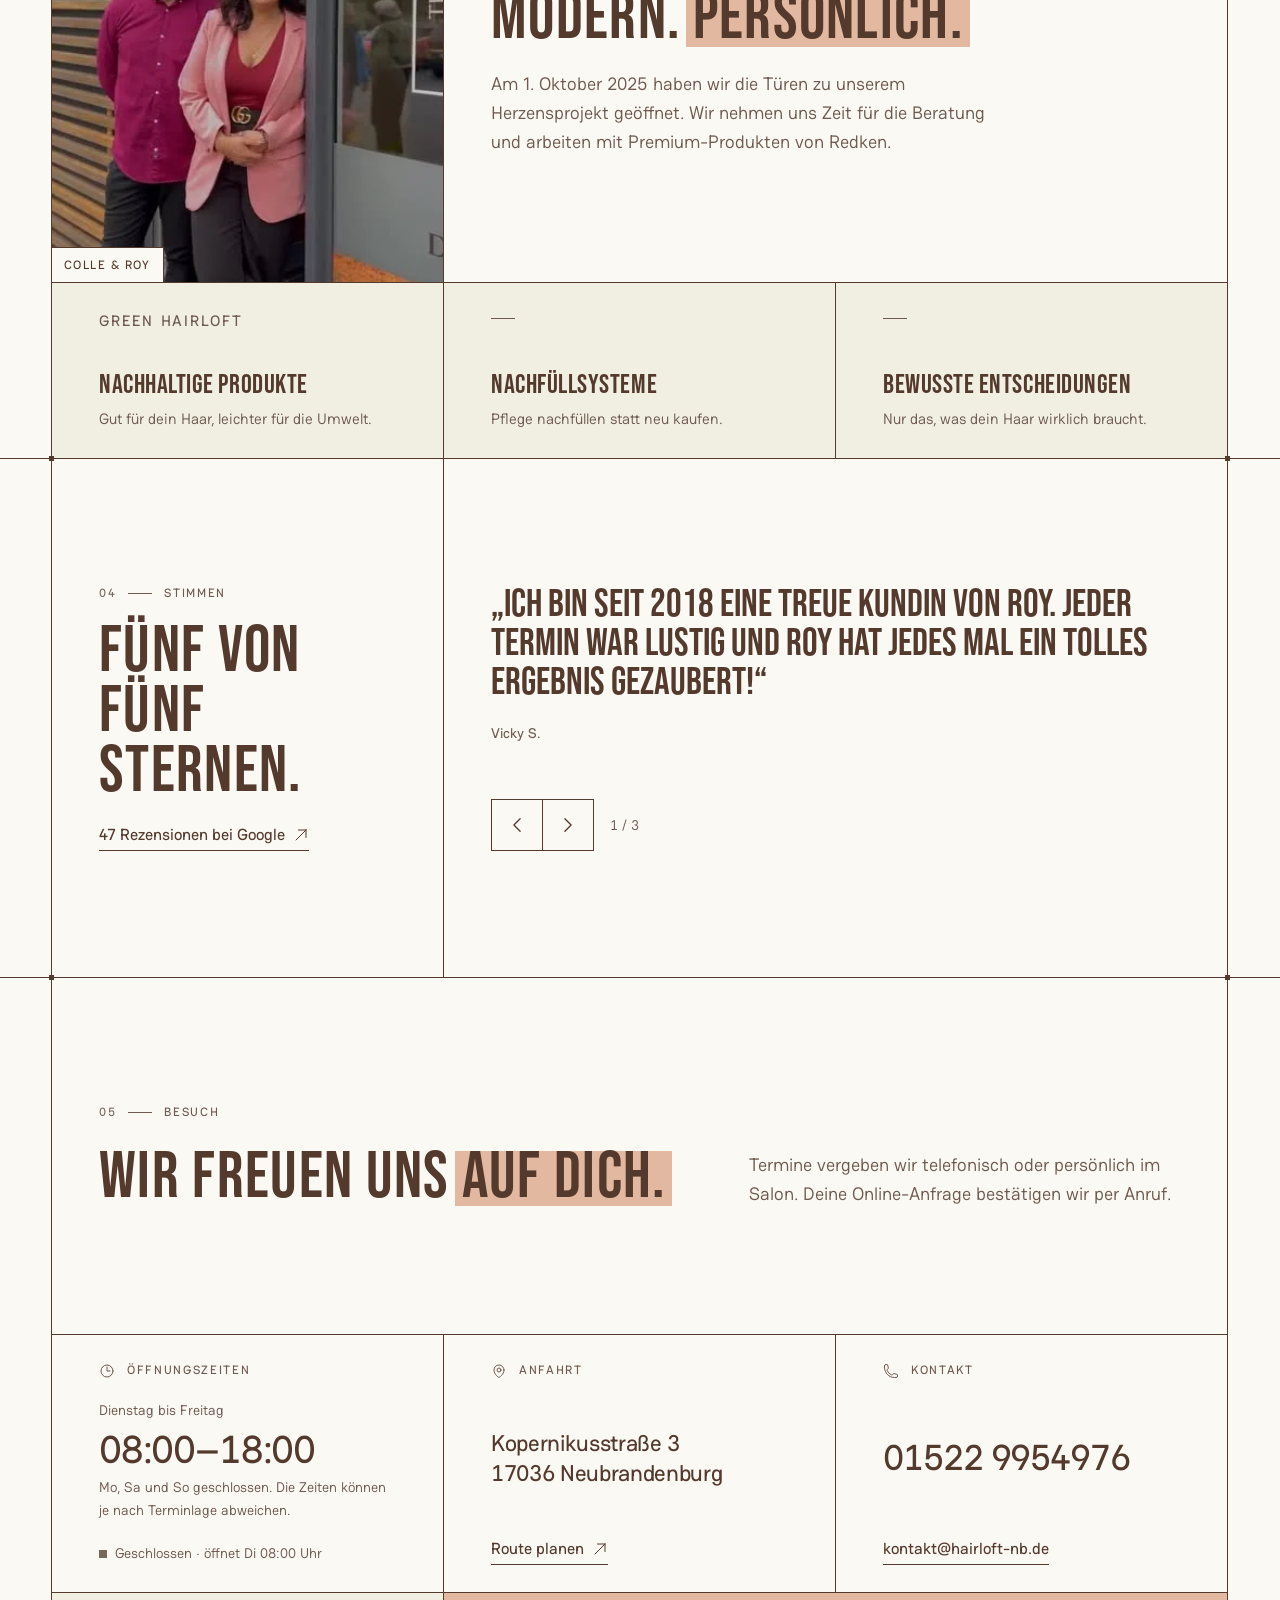
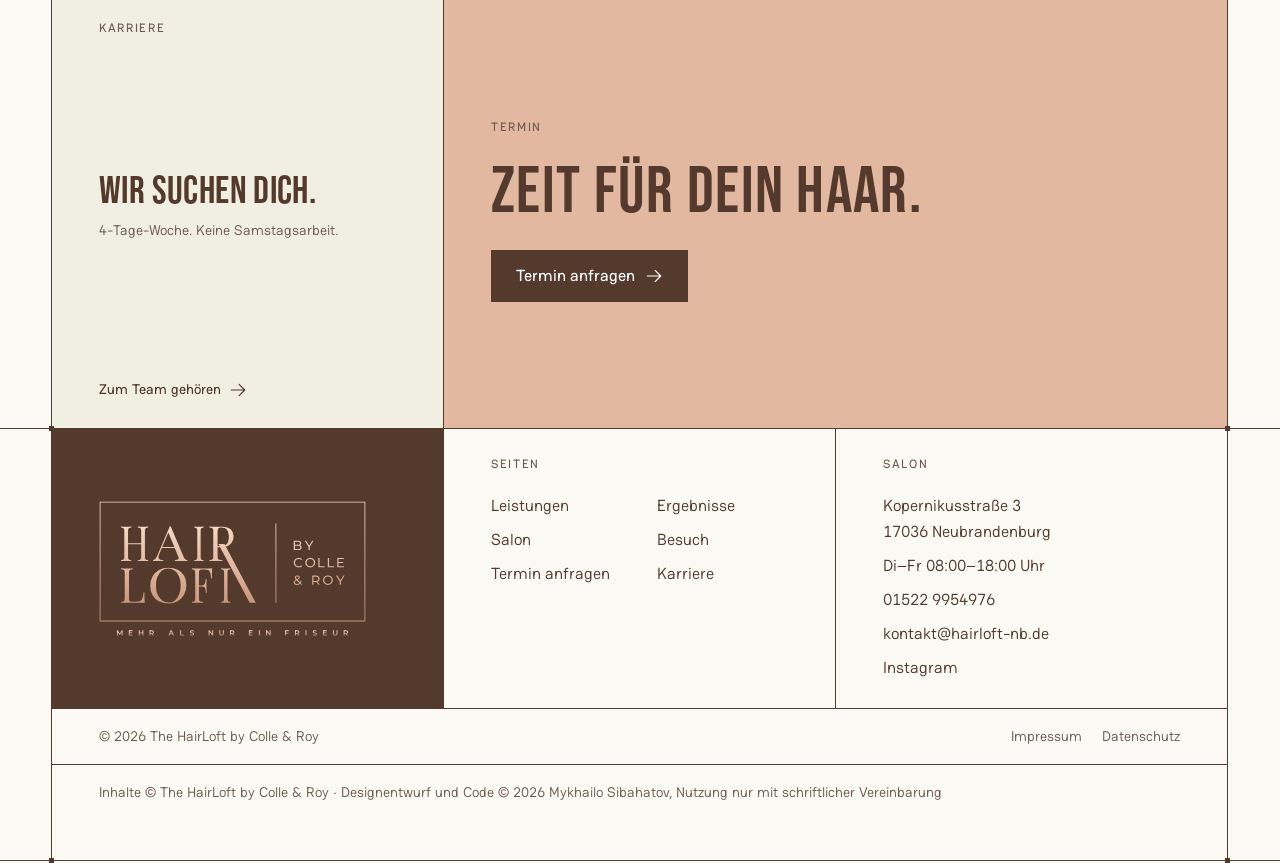
==== commit b436d0bb: "Entwurf B in v2/: a classic atelier layout with the logo's type, arch portraits and calm scroll moti" ====
--- a/index.html
+++ b/index.html
@@ -19,7 +19,7 @@
 <link rel="preload" href="fonts/bebas-neue.woff2" as="font" type="font/woff2" crossorigin>
 <link rel="preload" href="fonts/haskoy-vf.woff2" as="font" type="font/woff2" crossorigin>
 <script>document.documentElement.style.setProperty('--screen', window.innerHeight + 'px');</script>
-<link rel="stylesheet" href="css/styles.css?v=16">
+<link rel="stylesheet" href="css/styles.css?v=17">
 <meta property="og:type" content="website">
 <meta property="og:title" content="The HairLoft by Colle &amp; Roy · Friseur in Neubrandenburg">
 <meta property="og:description" content="Mehr als nur ein Friseur. Individuelle Farbtechniken, typgerechtes Styling und hochwertige Haarpflege in Neubrandenburg.">
@@ -373,7 +373,7 @@
     </div>
   </div>
 </footer>
-<p class="draft-tag" aria-label="Designentwurf von Mykhailo Sibahatov, nicht zur Veröffentlichung freigegeben"><span class="draft-tag__dot" aria-hidden="true"></span>Entwurf · © M. Sibahatov</p>
+<div class="draft-tag"><span class="draft-tag__dot" aria-hidden="true"></span><span>Entwurf · © M. Sibahatov</span><span class="sr-only">Designentwurf von Mykhailo Sibahatov, nicht zur Veröffentlichung freigegeben.</span><span class="draft-tag__ver"><span aria-current="page"><span class="sr-only">Entwurf </span>A</span><a href="v2/index.html" data-ver="v2/"><span class="sr-only">Entwurf </span>B</a></span></div>
 <!-- /partial:footer -->
 
 <!-- partial:booking -->
@@ -533,7 +533,7 @@
 </div>
 <!-- /partial:booking -->
 
-<script src="js/main.js?v=16" defer></script>
-<script src="js/booking.js?v=16" defer></script>
+<script src="js/main.js?v=17" defer></script>
+<script src="js/booking.js?v=17" defer></script>
 </body>
 </html>
--- a/css/styles.css
+++ b/css/styles.css
@@ -839,13 +839,19 @@
 .draft-tag {
   position: fixed; left: max(.75rem, env(safe-area-inset-left)); bottom: calc(.75rem + env(safe-area-inset-bottom, 0px)); z-index: 80;
   display: inline-flex; align-items: center; gap: .5rem;
-  height: 2rem; padding: 0 .85rem 0 .7rem; margin: 0;
+  height: 2rem; padding: 0 .25rem 0 .7rem; margin: 0;
   background: var(--ink); color: var(--linen);
   font-size: .75rem; font-weight: 600; letter-spacing: .02em; white-space: nowrap;
   -webkit-backdrop-filter: blur(6px); backdrop-filter: blur(6px);
   pointer-events: none; user-select: none; -webkit-user-select: none;
 }
 .draft-tag__dot { width: 7px; height: 7px; background: var(--linen); }
+/* switch between the two drafts: A (this grid design) and B (v2/) */
+.draft-tag__ver { display: inline-flex; margin-left: .25rem; padding-left: .25rem; border-left: 1px solid var(--ink-3); pointer-events: auto; }
+.draft-tag__ver > * { display: grid; place-items: center; width: 1.75rem; height: 1.5rem; }
+.draft-tag__ver [aria-current] { background: var(--linen); color: var(--ink); }
+.draft-tag__ver a:active { background: var(--ink-2); }
+@media (hover: hover) { .draft-tag__ver a:hover { background: var(--ink-2); } }
 html.nav-open .draft-tag { display: none; }
 .foot__credit { padding-bottom: 3.5rem; }
 @media (hover: none) { .drop__or { display: none; } }
